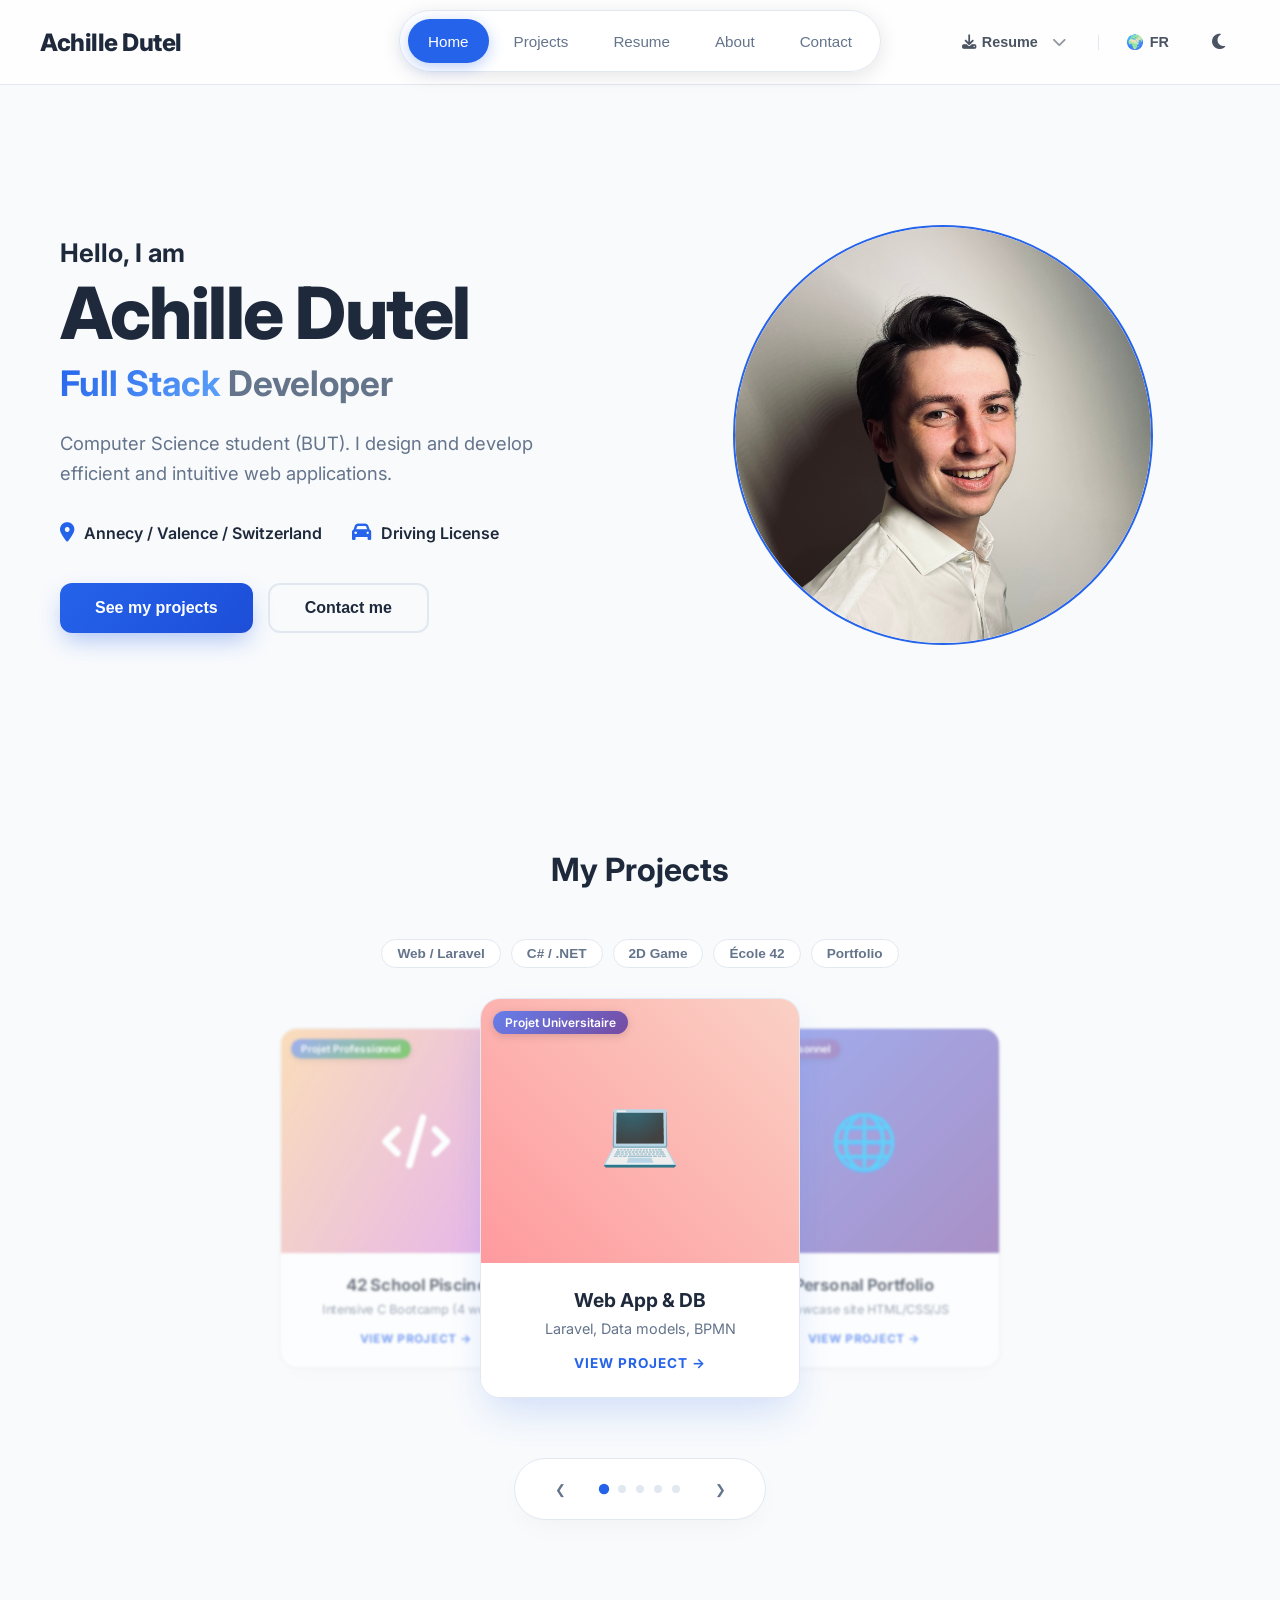
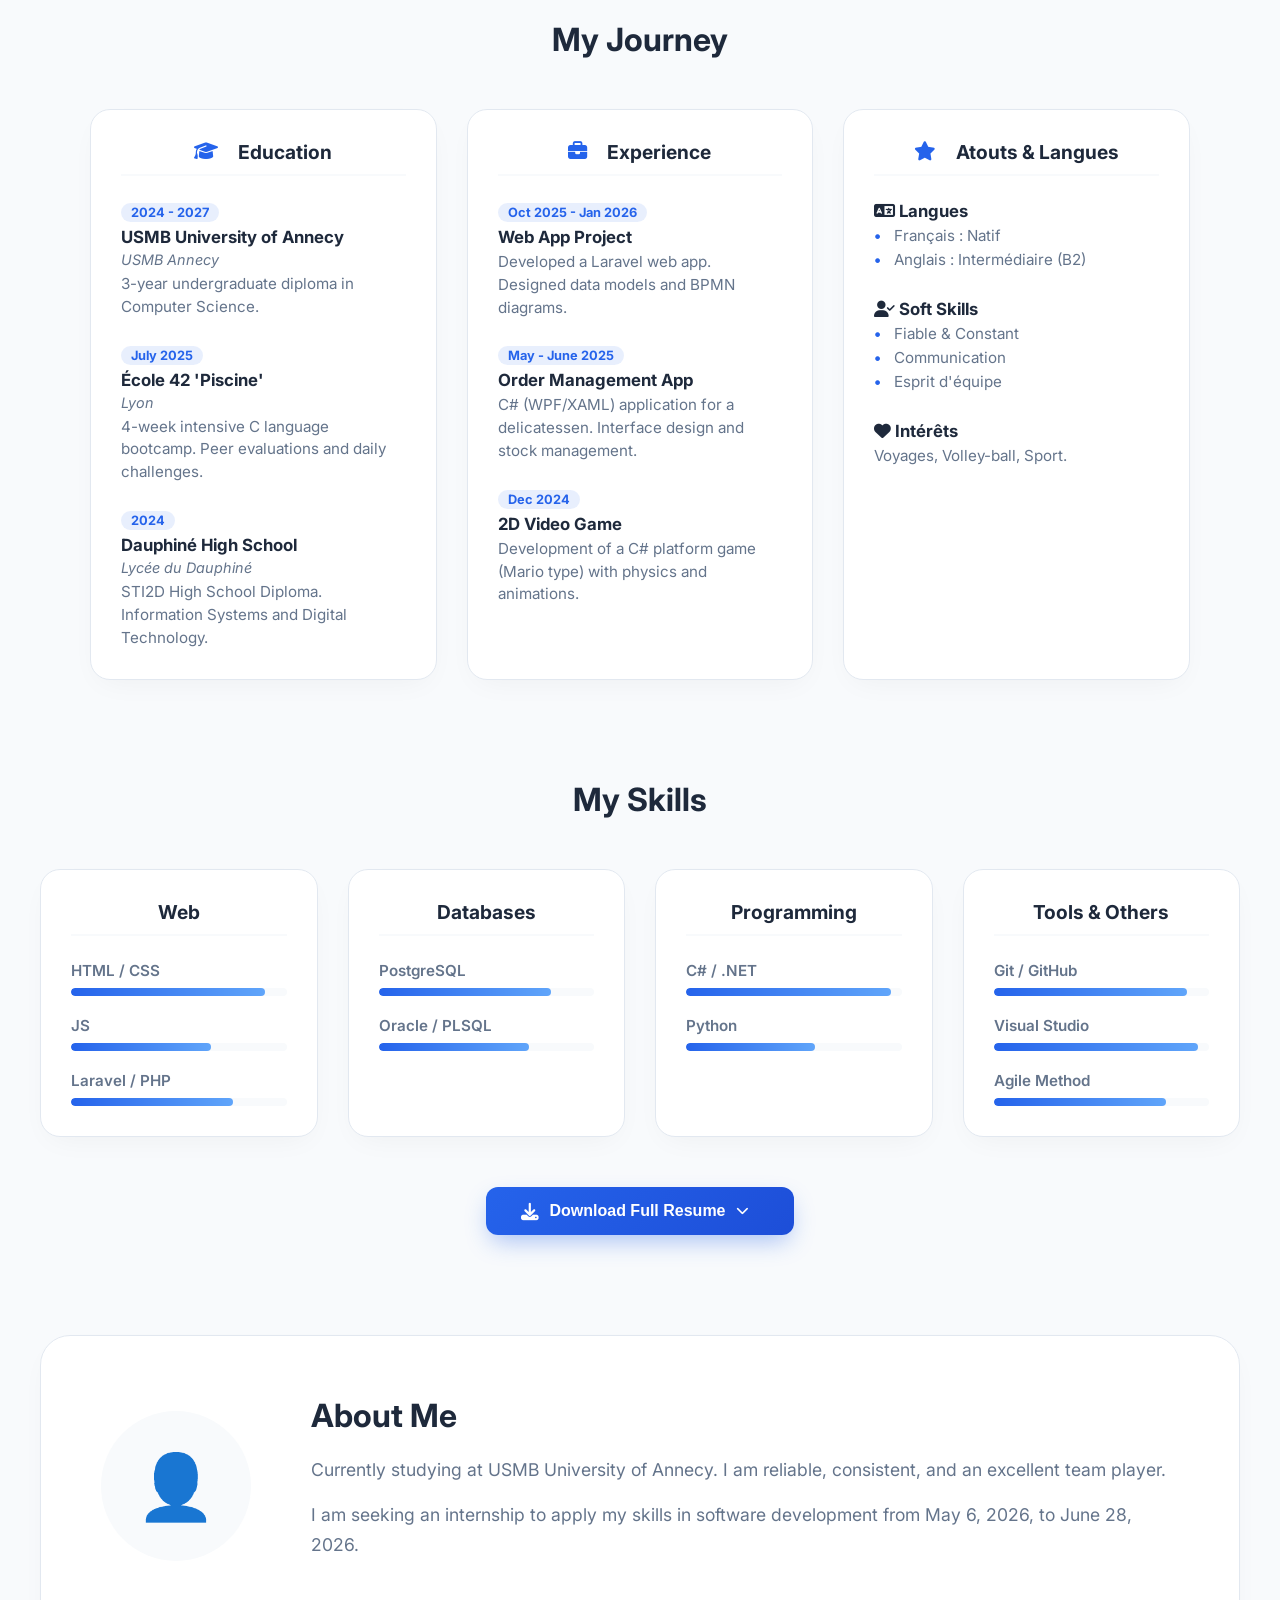
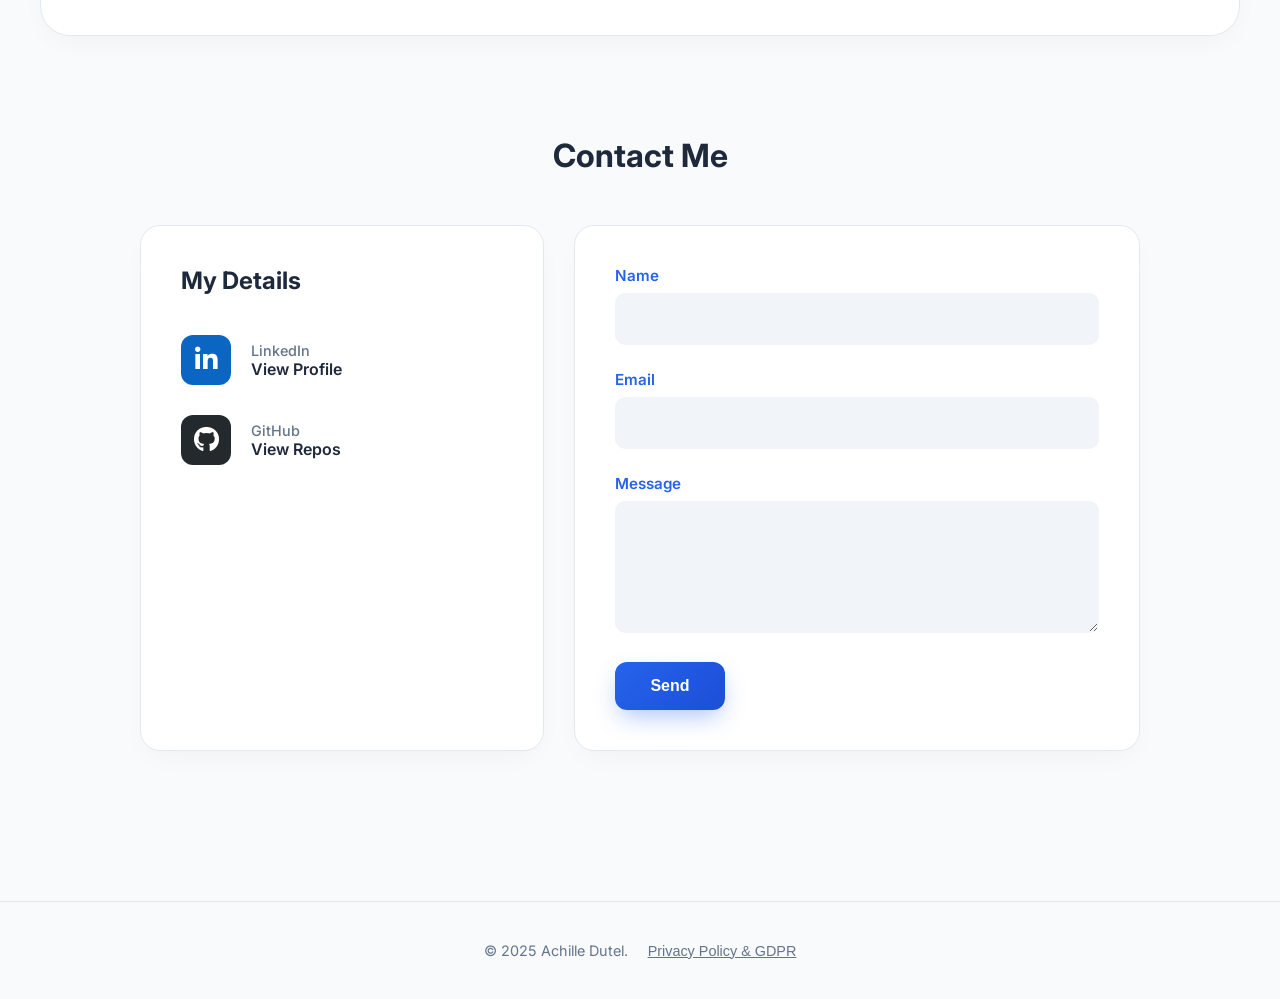
==== index.html @ 49665c8f "fix span badge for projects, download icon" ====
<!DOCTYPE html>
<html lang="fr">
<head>
    <meta charset="UTF-8">
    <meta name="viewport" content="width=device-width, initial-scale=1.0">
    <title>Achille Dutel - Portfolio</title>
    <meta name="description" content="Portfolio d'Achille Dutel, étudiant en informatique et développeur Full Stack (C#, Laravel, Web). Découvrez mes projets et mon parcours.">
    <meta name="keywords" content="Achille Dutel, Portfolio, Développeur Web, Full Stack, C#, Laravel, Étudiant Informatique, Annecy">
    <meta name="author" content="Achille Dutel">
    <meta property="og:title" content="Achille Dutel - Portfolio Développeur">
    <meta property="og:description" content="Découvrez mes projets en développement web et logiciel.">
    <meta property="og:image" content="Images/Me/Photo de moi.jpg"> <meta property="og:url" content="https://ton-pseudo.github.io"> <link rel="stylesheet" href="style.css">
    <link rel="stylesheet" href="style.css">
    <link rel="stylesheet" href="https://cdnjs.cloudflare.com/ajax/libs/font-awesome/6.5.1/css/all.min.css">
    <link href="https://fonts.googleapis.com/css2?family=Inter:wght@300;400;600;800&display=swap" rel="stylesheet">
</head>
<body>

    <header class="top-header">
        <div class="brand">
            <span class="brand-name">Achille Dutel</span>
        </div>
        <div class="header-tools">
            
        <div class="cv-wrapper">
        <button class="tool-btn" onclick="toggleCvMenu()" id="btn-cv-trigger">
        <span class="icon"><i class="fas fa-download"></i></span> 
        <span id="txt-cv">CV</span>
        <i class="fas fa-chevron-down arrow-down"></i>
        </button>
    
        <div class="cv-dropdown" id="cv-menu">
        <a href="CV_Achille_Dutel_FR.pdf" download="CV_Achille_Dutel_FR" class="cv-item">
            <span class="flag"><img src="Images/Flag/france.png" alt="fr_flag"></span> FR
        </a>
        
        <a href="CV_Achille_Dutel_ENG.pdf" download="CV_Achille_Dutel_ENG" class="cv-item">
            <span class="flag"><img src="Images/Flag/royaume-uni.png" alt="gb_flag"></span> EN
        </a>
        </div>
        </div>
        
            <div class="divider"></div>
            
            <button class="tool-btn" onclick="toggleLanguage()">
                <span class="icon">🌍</span> 
                <span id="txt-lang">FR</span>
            </button>

            <button class="tool-btn theme-btn" onclick="toggleTheme()" aria-label="Toggle Theme">
                <i class="fas fa-sun" id="theme-icon"></i>
            </button>
        </div>
    </header>

    <nav class="floating-nav">
        <button class="nav-item active" onclick="scrollToSection('accueil')" id="nav-home">Home</button>
        <button class="nav-item" onclick="scrollToSection('projets')" id="nav-projects">Projects</button>
        <button class="nav-item" onclick="scrollToSection('resume')" id="nav-resume">Resume</button>
        <button class="nav-item" onclick="scrollToSection('apropos')" id="nav-about">About</button>
        <button class="nav-item" onclick="scrollToSection('contact')" id="nav-contact">Contact</button>
    </nav>

    <main class="main-content">
        
        <section id="accueil" class="view active">
            <div class="hero-container hero-split">
                <div class="hero-text">
                    <span class="greeting" id="hero-greeting">Bonjour, je suis</span>
                    <h1 class="hero-name">Achille Dutel</h1>
                    <h2 class="hero-role" id="hero-role">Full Stack <span class="gradient-text">Developer</span></h2>
                    <p class="hero-desc" id="hero-desc">
                        Étudiant en Informatique (BUT). Je conçois et développe des applications web performantes et intuitives.
                    </p>
                    <div class="hero-meta">
                        <span class="meta-item"><i class="fas fa-map-marker-alt icon-box"></i> <span id="hero-location">Annecy / Valence / Suisse</span></span>
                        <span class="meta-item"><i class="fas fa-car icon-box"></i> <span id="hero-permit">Permis B</span></span>
                    </div>
                    <div class="hero-actions">
                        <button onclick="scrollToSection('projets')" class="primary-btn" id="btn-hero-projects">Voir mes projets</button>
                        <button onclick="scrollToSection('contact')" class="secondary-btn" id="btn-hero-contact">Me contacter</button>
                    </div>
                </div>
                <div class="hero-visual">
                    <div class="profile-circle">
                        <img src="Images/Me/Photo de moi.jpg" alt="Photo de profil">
                    </div>
                </div>
            </div>
        </section>

        <section id="projets" class="view">
            <div class="section-header"><h2 id="title-projects">Mes Projets</h2></div>
            <div class="carousel-controls">
                <div class="filter-tags">
                    <button class="tag-btn" onclick="findProject('web', this)">Web / Laravel</button>
                    <button class="tag-btn" onclick="findProject('c#', this)">C# / .NET</button>
                    <button class="tag-btn" onclick="findProject('jeu', this)">2D Game</button>
                    <button class="tag-btn" onclick="findProject('42', this)">École 42</button>
                    <button class="tag-btn" onclick="findProject('portfolio', this)">Portfolio</button>
                </div>
            </div>
            <div class="carousel-scene">
                <div class="carousel-wrapper">
                    <div class="carousel-card active" data-keywords="web laravel php site bdd sql">
                        <a href="in-progress.html" class="card-link">
                            <span class="project-badge-universitaire">Projet Universitaire</span>
                            <div class="card-visual icon-bg-1">💻</div>
                            <div class="card-body">
                                <h3 id="proj1-title">App Web & BDD</h3>
                                <p id="proj1-desc">Laravel, Modèles de données</p>
                                <span class="link-text" id="link-view-1">Voir le projet &rarr;</span>
                            </div>
                        </a>
                    </div>
                    <div class="carousel-card next" data-keywords="portfolio web html css javascript responsive">
                        <a href="portfolio.html" class="card-link">
                            <span class="project-badge-universitaire">Projet Personnel</span>
                            <div class="card-visual icon-bg-5">🌐</div>
                            <div class="card-body">
                                <h3 id="proj5-title">Portfolio Personnel</h3>
                                <p id="proj5-desc">Site vitrine responsive</p>
                                <span class="link-text" id="link-view-5">Voir le projet &rarr;</span>
                            </div>
                        </a>
                    </div>
                    <div class="carousel-card next" data-keywords="c# .net wpf xaml logiciel gestion">
                        <a href="projet-traiteur.html" class="card-link">
                            <span class="project-badge-universitaire">Projet Universitaire</span>
                            <div class="card-visual icon-bg-2">🍖</div>
                            <div class="card-body">
                                <h3 id="proj2-title">Gestion Commandes</h3>
                                <p id="proj2-desc">App C# (WPF/XAML)</p>
                                <span class="link-text" id="link-view-2">Voir le projet &rarr;</span>
                            </div>
                        </a>
                    </div>
                    <div class="carousel-card" data-keywords="jeu game unity c# 2d mario">
                        <a href="projet-jeu.html" class="card-link">
                            <span class="project-badge-universitaire">Projet Universitaire</span>
                            <div class="card-visual icon-bg-3">🎮</div>
                            <div class="card-body">
                                <h3 id="proj3-title">Jeu Vidéo 2D</h3>
                                <p id="proj3-desc">Style Mario Bros (C#)</p>
                                <span class="link-text" id="link-view-3">Voir le projet &rarr;</span>
                            </div>
                        </a>
                    </div>
                    <div class="carousel-card prev" data-keywords="c ecole 42 algo piscine shell unix">
                        <a href="projet-42.html" class="card-link">
                            <span class="project-badge-professionnel">Projet Professionnel</span>
                            <div class="card-visual icon-bg-4"><i class="fas fa-code"></i></div>
                            <div class="card-body">
                                <h3 id="proj4-title">Piscine École 42</h3>
                                <p id="proj4-desc">Bootcamp intensif C</p>
                                <span class="link-text" id="link-view-4">Voir le projet &rarr;</span>
                            </div>
                        </a>
                    </div>
                </div>
                <div class="carousel-navigation">
                    <button class="nav-arrow" onclick="moveCarousel(-1)">❮</button>
                    <div class="dots-container" id="dotsContainer">
                        <span class="dot active"></span><span class="dot"></span><span class="dot"></span><span class="dot"></span><span class="dot"></span>
                    </div>
                    <button class="nav-arrow" onclick="moveCarousel(1)">❯</button>
                </div>
            </div>
        </section>

        <section id="resume" class="view">
    <div class="section-header">
        <h2 id="title-resume">Mon Parcours</h2>
    </div>

    <div class="resume-wrapper">
        
        <div class="resume-card">
            <h3 class="resume-category"><i class="fas fa-graduation-cap"></i> <span id="cat-edu">Formation</span></h3>
            <div class="resume-list">
                <div class="resume-item">
                    <span class="resume-date" id="date-usmb">2024 - 2027</span>
                    <h4 id="title-usmb">BUT Informatique</h4>
                    <p class="resume-place">USMB Annecy</p>
                    <p class="resume-desc" id="desc-usmb">Diplôme Universitaire de Technologie.</p>
                </div>
                <div class="resume-item">
                    <span class="resume-date" id="date-42">Juillet 2025</span>
                    <h4 id="title-42">École 42 "Piscine"</h4>
                    <p class="resume-place">Lyon</p>
                    <p class="resume-desc" id="desc-42">Bootcamp intensif C (4 semaines).</p>
                </div>
                <div class="resume-item">
                    <span class="resume-date">2024</span>
                    <h4 id="title-hs">Baccalauréat STI2D</h4>
                    <p class="resume-place">Lycée du Dauphiné</p>
                    <p class="resume-desc" id="desc-hs">Option SIN, Mention.</p>
                </div>
            </div>
        </div>

        <div class="resume-card">
            <h3 class="resume-category"><i class="fas fa-briefcase"></i> <span id="cat-exp">Expériences</span></h3>
            <div class="resume-list">
                <div class="resume-item">
                    <span class="resume-date" id="date-exp1">Oct 2025 - Jan 2026</span>
                    <h4 id="title-exp1">Projet Web & BDD</h4>
                    <p class="resume-desc" id="desc-exp1">App Laravel, Modélisation, Scrum.</p>
                </div>
                <div class="resume-item">
                    <span class="resume-date" id="date-exp2">Mai - Juin 2025</span>
                    <h4 id="title-exp2">App Gestion Traiteur</h4>
                    <p class="resume-desc" id="desc-exp2">C# (WPF), Stocks & Commandes.</p>
                </div>
                <div class="resume-item">
                    <span class="resume-date" id="date-exp3">Déc 2024</span>
                    <h4 id="title-exp3">Jeu Vidéo 2D</h4>
                    <p class="resume-desc" id="desc-exp3">C#, Physique, Animations.</p>
                </div>
            </div>
        </div>

        <div class="resume-card">
            <h3 class="resume-category"><i class="fas fa-star"></i> <span id="cat-misc">Atouts & Langues</span></h3>
            <div class="resume-list">
                <div class="resume-item">
                    <h4><i class="fas fa-language"></i> <span id="lbl-lang">Langues</span></h4>
                    <ul class="resume-bullet-list">
                        <li id="lang-fr">Français : Natif</li>
                        <li id="lang-en">Anglais : Intermédiaire (B2)</li>
                    </ul>
                </div>
                <div class="resume-item">
                    <h4><i class="fas fa-user-check"></i> Soft Skills</h4>
                    <ul class="resume-bullet-list">
                        <li id="soft-1">Fiable & Constant</li>
                        <li id="soft-2">Communication</li>
                        <li id="soft-3">Esprit d'équipe</li>
                    </ul>
                </div>
                <div class="resume-item">
                    <h4><i class="fas fa-heart"></i> <span id="lbl-hobby">Intérêts</span></h4>
                    <p class="resume-desc" id="desc-hobby">Voyages, Volley-ball, Sport.</p>
                </div>
            </div>
        </div>
    </div>
    
</section>

        <section id="competences" class="view">
            <div class="section-header"><h2 id="title-skills">Mes Compétences</h2></div>
            <div class="skills-wrapper">
                <div class="skill-card">
                    <h3 class="skill-category" id="cat-web">Web</h3>
                    <div class="skill-list">
                        <div class="skill-item"><span class="skill-name">HTML / CSS</span><div class="progress-track"><div class="progress-fill" style="width: 90%;"></div></div></div>
                        <div class="skill-item"><span class="skill-name">JS</span><div class="progress-track"><div class="progress-fill" style="width: 65%;"></div></div></div>
                        <div class="skill-item"><span class="skill-name">Laravel / PHP</span><div class="progress-track"><div class="progress-fill" style="width: 75%;"></div></div></div>
                    </div>
                </div>
                <div class="skill-card">
                    <h3 class="skill-category" id="cat-db">Base de données</h3>
                    <div class="skill-list">
                        <div class="skill-item"><span class="skill-name">PostgreSQL</span><div class="progress-track"><div class="progress-fill" style="width: 80%;"></div></div></div>
                        <div class="skill-item"><span class="skill-name">Oracle / PLSQL</span><div class="progress-track"><div class="progress-fill" style="width: 70%;"></div></div></div>
                    </div>
                </div>
                <div class="skill-card">
                    <h3 class="skill-category" id="cat-prog">Programmation</h3>
                    <div class="skill-list">
                        <div class="skill-item"><span class="skill-name">C# / .NET</span><div class="progress-track"><div class="progress-fill" style="width: 95%;"></div></div></div>
                        <div class="skill-item"><span class="skill-name">Python</span><div class="progress-track"><div class="progress-fill" style="width: 60%;"></div></div></div>
                    </div>
                </div>
                <div class="skill-card">
                    <h3 class="skill-category" id="cat-tools">Outils</h3>
                    <div class="skill-list">
                        <div class="skill-item"><span class="skill-name">Git / GitHub</span><div class="progress-track"><div class="progress-fill" style="width: 90%;"></div></div></div>
                        <div class="skill-item"><span class="skill-name">Visual Studio</span><div class="progress-track"><div class="progress-fill" style="width: 95%;"></div></div></div>
                        <div class="skill-item"><span class="skill-name" id="skill-agile">Méthode Agile</span><div class="progress-track"><div class="progress-fill" style="width: 80%;"></div></div></div>
                    </div>
                </div>
            </div>
            <div class="cv-download-container">
                <div class="cv-wrapper-bottom">
                    <button class="primary-btn" onclick="toggleCvMenuBottom()" id="btn-cv-bottom">
                        <i class="fas fa-download"></i> 
                        <span id="btn-dl-text">Download Full Resume</span> 
                        <i class="fas fa-chevron-down" style="margin-left: 10px; font-size: 0.8em;"></i>
                    </button>

                    <div class="cv-dropdown" id="cv-menu-bottom">
                        <a href="CV_Achille_DUTEL_FR.pdf" download class="cv-item">
                            <span class="flag"><img src="Images/Flag/france.png" alt="fr_flag"></span> Français
                        </a>
                        <a href="CV_Achille_DUTEL_ENG.pdf" download class="cv-item">
                            <span class="flag"><img src="Images/Flag/royaume-uni.png" alt="gb_flag"></span> English
                        </a>
                    </div>
                </div>
            </div>
        </section>

        <section id="apropos" class="view">
            <div class="about-card">
                <div class="about-left">
                    <div class="avatar-circle"><span>👤</span></div>
                </div>
                <div class="about-right">
                    <h2 id="title-about">À propos de moi</h2>
                    <p id="about-p1">Actuellement étudiant à l'Université USMB d'Annecy. Je suis fiable, constant et doté d'un excellent esprit d'équipe.</p>
                    <p id="about-p2">Je recherche un stage du 6 mai au 28 juin 2026 pour appliquer mes compétences en développement logiciel et innover.</p>
                </div>
            </div>
        </section>

        <section id="contact" class="view">
            <div class="section-header"><h2 id="title-contact">Contactez-moi</h2></div>
            <div class="contact-split-container">
                <div class="contact-card info-card">
                    <h3 id="contact-coords">Mes Réseaux</h3>
                    <div class="info-row">
                        <div class="info-icon brand-linkedin"><i class="fab fa-linkedin-in"></i></div>
                        <div class="info-text"><span class="label">LinkedIn</span><a href="https://www.linkedin.com/in/achille-dutel-a74753334/" target="_blank" class="value" id="link-linkedin">Voir mon profil</a></div>
                    </div>
                    <div class="info-row">
                        <div class="info-icon brand-github"><i class="fab fa-github"></i></div>
                        <div class="info-text"><span class="label">GitHub</span><a href="https://github.com/fakkito" target="_blank" class="value" id="link-github">Voir mes repos</a></div>
                    </div>
                </div>
                <div class="contact-card form-card">
                    <form id="contact-form" action="https://formspree.io/f/mqajjvbz" method="POST" onsubmit="handleSubmit(event)">
    
                        <div class="form-group-block">
                            <label for="name" id="lbl-name">Nom</label>
                            <input type="text" id="name" name="name" required>
                        </div>
                    
                        <div class="form-group-block">
                            <label for="email" id="lbl-email">Email</label>
                            <input type="email" id="email" name="email" required>
                        </div>
                    
                        <div class="form-group-block">
                            <label for="message" id="lbl-message">Message</label>
                            <textarea id="message" name="message" rows="5" required></textarea>
                        </div>
                    
                        <input type="text" name="_gotcha" style="display:none">
                    
                        <button type="submit" class="primary-btn" id="btn-send">Envoyer</button>
                    </form>
                </div>
            </div>
        </section>
    </main>

    <footer class="site-footer">
        <div class="footer-content">
            <p>&copy; 2025 Achille Dutel.</p>
            <button onclick="openRgpdModal()" class="legal-btn" id="btn-rgpd">Données Personnelles & RGPD</button>
        </div>
    </footer>

    <div id="rgpd-modal" class="modal-overlay" onclick="closeRgpdModal(event)">
        <div class="modal-card">
            <button class="close-btn" onclick="closeRgpdModal(event)">×</button>
            <h3 id="modal-title">Politique de Confidentialité</h3>
            <div class="modal-scroll-content" id="modal-content"></div>
        </div>
    </div>

    <script src="main.js"></script>
</body>
</html>
---- style.css ----
/* --- 1. VARIABLES & THEME --- */
:root {
    /* COULEUR D'ACCENT : BLEU ROYAL (Sobre & Pro) */
    --primary-color: #2563eb; 
    --primary-hover: #1d4ed8;

    /* THEME CLAIR (Par défaut) */
    --bg-color: #f8fafc;        /* Gris très clair (Slate 50) */
    --card-bg: #ffffff;         /* Blanc */
    --text-main: #1e293b;       /* Gris foncé (Slate 800) */
    --text-muted: #64748b;      /* Gris moyen */
    --border-light: #e2e8f0;
    --header-bg: rgba(255, 255, 255, 0.8);
    
    --shadow-soft: 0 10px 30px -10px rgba(0,0,0,0.05);
    --shadow-float: 0 20px 40px -10px rgba(37, 99, 235, 0.2); /* Ombre bleue */
    
    --input-bg: #f1f5f9;
    --font-main: 'Inter', sans-serif;
}

/* THEME SOMBRE (Activé par JS) */
[data-theme="dark"] {
    --bg-color: #0f172a;        /* Bleu nuit très foncé */
    --card-bg: #1e293b;         /* Gris bleuté foncé */
    --text-main: #f1f5f9;       /* Blanc cassé */
    --text-muted: #94a3b8;      /* Gris clair */
    --border-light: #334155;
    --header-bg: rgba(15, 23, 42, 0.85);
    
    --shadow-soft: 0 10px 30px -10px rgba(0,0,0,0.3);
    --shadow-float: 0 20px 40px -10px rgba(37, 99, 235, 0.4);
    
    --input-bg: #0f172a;
}

/* --- RESET & BASE --- */
* { margin: 0; padding: 0; box-sizing: border-box; transition: background-color 0.3s ease, color 0.3s ease, border-color 0.3s ease; }

body {
    font-family: var(--font-main);
    background-color: var(--bg-color);
    color: var(--text-main);
    min-height: 100vh;
    overflow-x: hidden;
    display: flex; flex-direction: column;
}

button, a { 
    cursor: pointer; 
    text-decoration: none; 
    color: inherit; 
    border: none; 
    background: none; 
    -webkit-tap-highlight-color: rgba(37, 99, 235, 0.2); /* Feedback visuel au touch */
}
html { scroll-behavior: smooth; }

/* --- HEADER --- */
.top-header {
    display: flex; justify-content: space-between; align-items: center;
    padding: 20px 40px; position: fixed; top: 0; left: 0; right: 0; z-index: 50;
    background: var(--header-bg); backdrop-filter: blur(10px);
    border-bottom: 1px solid var(--border-light);
    flex-wrap: nowrap; /* Empêche le header de passer à la ligne */
}
.brand-name { 
    font-weight: 800; 
    font-size: 1.5rem; 
    letter-spacing: -0.5px;
    flex-shrink: 1; /* Permet au nom de se réduire si nécessaire */
    min-width: 0; /* Permet le truncate si nécessaire */
}
.header-tools { 
    display: flex; 
    align-items: center; 
    gap: 15px;
    flex-wrap: nowrap; /* Force les éléments à rester sur une ligne */
    flex-shrink: 0; /* Empêche la réduction */
}

.tool-link, .tool-btn {
    font-size: 0.9rem; font-weight: 600; color: var(--text-main); opacity: 0.8;
    transition: 0.3s; display: flex; align-items: center; gap: 6px;
    padding: 8px 12px; border-radius: 8px;
    min-height: 44px; /* Touch target minimum pour mobile */
    min-width: 44px;
    justify-content: center;
}
.tool-link:hover, .tool-btn:hover { opacity: 1; color: var(--primary-color); background-color: rgba(37, 99, 235, 0.1); }
.theme-btn { font-size: 1.1rem; }
.divider { width: 1px; height: 15px; background: var(--border-light); }

/* --- NAV --- */
.floating-nav {
    position: fixed; top: 10px; left: 50%; transform: translateX(-50%);
    background: var(--header-bg); backdrop-filter: blur(10px);
    padding: 8px; border-radius: 50px; box-shadow: 0 4px 20px rgba(0,0,0,0.1);
    display: flex; gap: 5px; z-index: 100; border: 1px solid var(--border-light);
    justify-content: center; /* Centre les éléments de navigation */
}
.nav-item {
    padding: 10px 20px; border-radius: 25px; font-weight: 500;
    font-size: 0.95rem; color: var(--text-muted); transition: 0.3s;
    min-height: 44px; /* Touch target minimum pour mobile */
    display: flex;
    align-items: center;
    justify-content: center;
}
.nav-item:hover { color: var(--primary-color); background: rgba(37, 99, 235, 0.1); }
.nav-item.active { background: var(--primary-color); color: white; box-shadow: 0 4px 15px rgba(37, 99, 235, 0.3); }

/* --- CONTENT --- */
.main-content {
    flex: 1; width: 100%; max-width: 1200px; margin: 0 auto;
    padding-top: 120px; display: flex; flex-direction: column;
    gap: 100px; padding-bottom: 100px;
}
.view {
    display: block !important; opacity: 1; transform: none;
    scroll-margin-top: 120px; animation: fadeIn 0.8s ease-out forwards;
}
@keyframes fadeIn { from { opacity: 0; transform: translateY(20px); } to { opacity: 1; transform: translateY(0); } }

/* --- HERO --- */
.hero-container.hero-split {
    display: flex; align-items: center; justify-content: space-between;
    gap: 50px; padding: 40px 20px; min-height: 70vh;
}
.hero-text { flex: 1; max-width: 600px; text-align: left; }
.greeting { display: block; font-size: 1.6rem; font-weight: 700; color: var(--text-main); margin-bottom: 5px; }
.hero-name { font-size: 4.5rem; font-weight: 800; line-height: 1.1; margin-bottom: 10px; color: var(--text-main); letter-spacing: -1.5px; }
.hero-role { font-size: 2.2rem; font-weight: 700; color: var(--text-muted); margin-bottom: 25px; }
.gradient-text { 
    background: linear-gradient(135deg, var(--primary-color) 0%, #60a5fa 100%);
    -webkit-background-clip: text; background-clip: text; color: transparent;
}
.hero-desc { font-size: 1.15rem; color: var(--text-muted); line-height: 1.6; margin-bottom: 35px; max-width: 90%; }
.hero-meta { display: flex; gap: 30px; margin-bottom: 40px; }
.meta-item { display: flex; align-items: center; gap: 10px; color: var(--text-main); font-weight: 600; font-size: 1rem; }
.icon-box { display: flex; align-items: center; justify-content: center; color: var(--primary-color); font-size: 1.2rem; }
.hero-actions { display: flex; gap: 15px; }

.primary-btn {
    background: linear-gradient(135deg, var(--primary-color) 0%, #1d4ed8 100%); color: white;
    padding: 15px 35px; border-radius: 12px; font-weight: 600; font-size: 1rem;
    box-shadow: 0 10px 25px -5px rgba(37, 99, 235, 0.4); transition: transform 0.3s ease, box-shadow 0.3s ease;
    min-height: 48px; /* Touch target minimum pour mobile */
    display: flex;
    align-items: center;
    justify-content: center;
}
.primary-btn:hover { transform: translateY(-3px); box-shadow: 0 15px 35px -5px rgba(37, 99, 235, 0.5); }

.primary-btn i { margin-right: 10px; font-size: 1.1rem; }

.secondary-btn {
    background: transparent; border: 2px solid var(--border-light); color: var(--text-main);
    padding: 14px 35px; border-radius: 12px; font-weight: 600; font-size: 1rem; transition: all 0.3s ease;
    min-height: 48px; /* Touch target minimum pour mobile */
    display: flex;
    align-items: center;
    justify-content: center;
}
.secondary-btn:hover { border-color: var(--primary-color); color: var(--primary-color); background: rgba(37, 99, 235, 0.05); }

.hero-visual { flex: 1; display: flex; justify-content: center; position: relative; }
.profile-circle {
    width: 420px; height: 420px; border-radius: 50%; border: 2px solid var(--primary-color);
    background: transparent; position: relative; overflow: hidden;
    box-shadow: inset 0 0 60px rgba(37, 99, 235, 0.1);
}
.profile-circle img { width: 100%; height: 100%; object-fit: cover; border-radius: 50%; display: block; }

/* --- CAROUSEL --- */
.section-header { text-align: center; margin-bottom: 50px; }
.section-header h2 { font-size: 2rem; font-weight: 700; color: var(--text-main); }
.carousel-scene { perspective: 1000px; display: flex; flex-direction: column; align-items: center; gap: 40px; }
.carousel-wrapper {
    position: relative; width: 100%; height: 420px; transform-style: preserve-3d;
    cursor: grab; user-select: none; -webkit-user-drag: none;
    touch-action: pan-y pinch-zoom; /* Améliore le touch sur mobile */
    -webkit-tap-highlight-color: transparent; /* Enlève le highlight bleu sur mobile */
}
.carousel-wrapper:active { cursor: grabbing; }
.carousel-card {
    position: absolute; width: 320px; height: 400px; left: 50%; background: var(--card-bg);
    border-radius: 20px; box-shadow: var(--shadow-soft); transition: all 0.5s cubic-bezier(0.25, 1, 0.5, 1);
    transform: translateX(-50%) scale(0.8); opacity: 0; z-index: 0; overflow: hidden;
    user-select: none; -webkit-user-drag: none; border: 1px solid var(--border-light);
}
.carousel-card.active { transform: translateX(-50%) scale(1); opacity: 1; z-index: 10; box-shadow: var(--shadow-float); }
.carousel-card.prev { transform: translateX(-120%) scale(0.85); opacity: 0.5; z-index: 5; cursor: pointer; filter: blur(1px); }
.carousel-card.next { transform: translateX(20%) scale(0.85); opacity: 0.5; z-index: 5; cursor: pointer; filter: blur(1px); }
.card-link { display: flex; flex-direction: column; height: 100%; }
.card-visual { 
    flex: 1; 
    display: flex; 
    align-items: center; 
    justify-content: center; 
    font-size: 4rem; 
    color: white; /* Icône blanche pour bien ressortir sur la couleur */
}
/* IMPORTANT : On ne change PAS le background en mode sombre pour ces éléments */
[data-theme="dark"] .card-visual { 
    /* On laisse vide ou on met une bordure subtile si tu veux */
    border-bottom: 1px solid rgba(255, 255, 255, 0.1);
}
/* Les dégradés originaux */
.icon-bg-1 { background: linear-gradient(45deg, #ff9a9e 0%, #fad0c4 99%); } /* Rose */
.icon-bg-2 { background: linear-gradient(120deg, #a1c4fd 0%, #c2e9fb 100%); } /* Bleu Ciel */
.icon-bg-3 { background: linear-gradient(120deg, #84fab0 0%, #8fd3f4 100%); } /* Vert Menthe */
.icon-bg-4 { background: linear-gradient(120deg, #fccb90 0%, #d57eeb 100%); } /* Orange/Violet */
.icon-bg-5 { background: linear-gradient(135deg, #667eea 0%, #764ba2 100%); } /* Bleu/Violet */
.card-body { padding: 25px; background: var(--card-bg); text-align: center; }
.card-body h3 { margin-bottom: 8px; font-size: 1.2rem; color: var(--text-main); }
.card-body p { font-size: 0.9rem; color: var(--text-muted); margin-bottom: 15px; }
.link-text { font-size: 0.85rem; font-weight: 700; color: var(--primary-color); text-transform: uppercase; letter-spacing: 1px; }
.carousel-navigation { display: flex; align-items: center; gap: 20px; padding: 10px 25px; background: var(--card-bg); border-radius: 40px; box-shadow: var(--shadow-soft); border: 1px solid var(--border-light); }
.nav-arrow { display: flex; align-items: center; justify-content: center; width: 40px; height: 40px; border-radius: 50%; color: var(--text-muted); transition: 0.3s; }
.nav-arrow:hover { background: var(--bg-color); color: var(--primary-color); }
.dots-container { display: flex; gap: 10px; }
.dot { width: 8px; height: 8px; background: var(--border-light); border-radius: 50%; transition: 0.3s; }
.dot.active { background: var(--primary-color); transform: scale(1.3); }

/* --- SKILLS --- */
.skills-wrapper { display: grid; grid-template-columns: repeat(auto-fit, minmax(250px, 1fr)); gap: 30px; width: 100%; }
.skill-card {
    background: var(--card-bg); border-radius: 20px; padding: 30px;
    box-shadow: var(--shadow-soft); border: 1px solid var(--border-light); transition: transform 0.3s ease;
}
.skill-card:hover { transform: translateY(-5px); box-shadow: var(--shadow-float); }
.skill-category {
    font-size: 1.2rem; font-weight: 700; color: var(--text-main); margin-bottom: 25px;
    text-align: center; padding-bottom: 10px; border-bottom: 2px solid var(--bg-color);
}
.skill-list { display: flex; flex-direction: column; gap: 20px; }
.skill-item { display: flex; flex-direction: column; gap: 8px; }
.skill-name { font-size: 0.95rem; font-weight: 600; color: var(--text-muted); }
.progress-track { width: 100%; height: 8px; background-color: var(--bg-color); border-radius: 10px; overflow: hidden; }
.progress-fill {
    height: 100%; background: linear-gradient(90deg, var(--primary-color) 0%, #60a5fa 100%);
    border-radius: 10px; transition: width 1s cubic-bezier(0.4, 0, 0.2, 1);
}

/* --- ABOUT --- */
.about-card {
    background: var(--card-bg); border-radius: 30px; padding: 60px; display: flex; align-items: center;
    gap: 60px; box-shadow: var(--shadow-soft); border: 1px solid var(--border-light); margin: 0 auto; width: 100%;
}
.about-left { flex-shrink: 0; }
.avatar-circle { width: 150px; height: 150px; background: var(--bg-color); border-radius: 50%; display: flex; align-items: center; justify-content: center; font-size: 4rem; color: var(--text-main); }
.about-right { flex-grow: 1; }
.about-right h2 { font-size: 2rem; margin-bottom: 20px; color: var(--text-main); }
.about-right p { font-size: 1.1rem; line-height: 1.7; color: var(--text-muted); margin-bottom: 15px; }

/* --- CONTACT --- */
.contact-split-container { display: flex; gap: 30px; max-width: 1000px; margin: 0 auto; width: 100%; align-items: stretch; }
.contact-card { background: var(--card-bg); border-radius: 20px; padding: 40px; box-shadow: var(--shadow-soft); border: 1px solid var(--border-light); }
.info-card { flex: 1; display: flex; flex-direction: column; gap: 30px; }
.info-card h3 { font-size: 1.5rem; margin-bottom: 10px; color: var(--text-main); }
.info-row { display: flex; align-items: center; gap: 20px; }
.info-icon {
    width: 50px; height: 50px; border-radius: 12px; display: flex; align-items: center; justify-content: center;
    font-size: 1.6rem; flex-shrink: 0; color: white;
}
.info-icon.brand-gmail { background-color: #ea4335; }
.info-icon.brand-linkedin { background-color: #0a66c2; }
.info-icon.brand-github { background-color: #24292e; }
.info-text { display: flex; flex-direction: column; }
.info-text .label { font-size: 0.9rem; color: var(--text-muted); font-weight: 500; }
.info-text .value { font-size: 1rem; color: var(--text-main); font-weight: 600; text-decoration: none; transition: 0.3s; }
.info-text .value:hover { color: var(--primary-color); }
.form-card { flex: 1.5; }
.form-group-block { margin-bottom: 25px; }
.form-group-block label { display: block; margin-bottom: 8px; color: var(--primary-color); font-weight: 600; font-size: 0.95rem; }
.form-group-block input, .form-group-block textarea {
    width: 100%; padding: 15px; border-radius: 10px; border: 1px solid transparent;
    background-color: var(--input-bg); color: var(--text-main); font-size: 1rem; font-family: inherit;
    transition: all 0.3s ease; resize: vertical;
}
.form-group-block input:focus, .form-group-block textarea:focus {
    outline: none; background-color: var(--card-bg); border-color: var(--primary-color);
    box-shadow: 0 0 0 4px rgba(37, 99, 235, 0.1);
}

/* --- FOOTER --- */
.site-footer { text-align: center; padding: 40px 20px; color: var(--text-muted); font-size: 0.9rem; margin-top: 50px; border-top: 1px solid var(--border-light); }
.footer-content { display: flex; justify-content: center; gap: 20px; flex-wrap: wrap; }
.legal-btn { background: none; border: none; color: var(--text-muted); text-decoration: underline; cursor: pointer; font-size: 0.9rem; transition: 0.3s; }
.legal-btn:hover { color: var(--primary-color); }

/* --- MODAL --- */
.modal-overlay {
    position: fixed; top: 0; left: 0; right: 0; bottom: 0; background: rgba(0, 0, 0, 0.6); backdrop-filter: blur(5px);
    z-index: 2000; display: flex; justify-content: center; align-items: center; padding: 20px;
    opacity: 0; visibility: hidden; transition: all 0.3s ease;
}
.modal-overlay.open { opacity: 1; visibility: visible; }
.modal-card {
    background: var(--card-bg); width: 100%; max-width: 600px; border-radius: 20px; padding: 40px;
    box-shadow: 0 25px 50px -12px rgba(0, 0, 0, 0.5); position: relative; transform: translateY(20px); transition: transform 0.3s ease;
    border: 1px solid var(--border-light);
}
.modal-overlay.open .modal-card { transform: translateY(0); }
.close-btn { position: absolute; top: 15px; right: 20px; font-size: 2rem; color: var(--text-muted); background: none; border: none; cursor: pointer; }
.modal-scroll-content { max-height: 60vh; overflow-y: auto; padding-right: 10px; }
.modal-scroll-content h4 { color: var(--primary-color); margin-top: 20px; margin-bottom: 10px; font-size: 1rem; }
.modal-scroll-content p { color: var(--text-muted); font-size: 0.95rem; line-height: 1.6; margin-bottom: 10px; }

/* --- MENU CV --- */
.cv-wrapper {
    position: relative;
    display: flex;
    align-items: center;
    /* On fixe une largeur min pour que le bouton soit assez large pour le texte du menu */
    min-width: 140px; 
}

/* Le bouton prend toute la largeur du wrapper */
#btn-cv-trigger {
    width: 100%;
    justify-content: center; /* Centre le texte et l'icône */
}

.arrow-down {
    margin-left: 8px;
    transition: transform 0.3s ease;
    opacity: 0.6;
    width: 12px;
}

.cv-wrapper.open .arrow-down {
    transform: rotate(180deg);
}

.cv-dropdown {
    position: absolute;
    top: 120%;
    right: 0; /* ou left: 0; selon préférence */
    background: var(--card-bg);
    
    /* LE CHANGEMENT EST ICI : Largeur identique au parent */
    width: 100%; 
    min-width: unset; /* On enlève l'ancienne largeur fixe */
    
    padding: 5px;
    border-radius: 15px;
    box-shadow: var(--shadow-soft);
    border: 1px solid var(--border-light);
    
    opacity: 0;
    visibility: hidden;
    transform: translateY(-10px);
    transition: all 0.2s cubic-bezier(0.16, 1, 0.3, 1);
    z-index: 1000;
    box-sizing: border-box; /* Important pour que le padding ne dépasse pas */
    min-width: 140px; /* Largeur minimale pour éviter que le menu soit trop petit */
}

.cv-dropdown.active {
    opacity: 1;
    visibility: visible;
    transform: translateY(0);
}

.cv-item {
    display: flex;
    align-items: center;
    justify-content: center; /* Centre le texte dans le menu */
    gap: 10px;
    padding: 12px 0;
    color: var(--text-main);
    font-size: 0.9rem;
    font-weight: 500;
    border-radius: 10px;
    text-decoration: none;
    transition: 0.2s;
    width: 100%;
    min-height: 44px; /* Touch target minimum pour mobile */
}

.cv-item:hover {
    background-color: var(--bg-color);
    color: var(--primary-color);
}

.flag {
    font-size: 1.2em;
}

/* --- RESPONSIVE --- */

/* Tablettes et petits écrans */
@media (max-width: 900px) {
    .hero-container.hero-split { flex-direction: column-reverse; text-align: center; gap: 40px; padding-top: 20px; }
    .hero-text { max-width: 100%; text-align: center; }
    .hero-desc { margin-left: auto; margin-right: auto; }
    .hero-meta { justify-content: center; }
    .hero-actions { justify-content: center; }
    .profile-circle { width: 300px; height: 300px; }
    .hero-name { font-size: 3rem; }
    .about-card { flex-direction: column; text-align: center; padding: 40px; gap: 30px; }
    .contact-split-container { flex-direction: column; }
    .info-card, .form-card { width: 100%; }
    .resume-wrapper { grid-template-columns: 1fr; }
}

/* Téléphones moyens */
@media (max-width: 600px) {
    .top-header { 
        flex-direction: row; 
        justify-content: space-between;
        padding: 15px 20px; 
        align-items: center;
        flex-wrap: nowrap; /* Empêche le header de passer à la ligne */
    }
    .brand-name { font-size: 1.2rem; }
    .header-tools { 
        gap: 6px; 
        flex-wrap: nowrap; /* Force les éléments à rester sur une ligne */
        flex-shrink: 0; /* Empêche la réduction */
        display: flex;
        align-items: center;
    }
    .tool-btn { 
        padding: 6px 8px; 
        font-size: 0.85rem;
        flex-shrink: 0; /* Empêche la réduction des boutons */
        white-space: nowrap; /* Empêche le texte de passer à la ligne */
    }
    .tool-btn span:not(.icon):not(.flag):not(.arrow-down) { 
        display: none; /* Cache le texte, garde seulement les icônes */
    }
    #txt-cv, #txt-lang { display: none; }
    .tool-btn .icon { margin: 0; } /* Centre l'icône quand le texte est caché */
    .divider { display: none; }
    .cv-wrapper { 
        min-width: auto;
        flex-shrink: 0; /* Empêche la réduction */
    }
    #btn-cv-trigger { 
        padding: 8px 10px;
        flex-shrink: 0;
    }
    
    .floating-nav { 
        width: calc(100% - 20px); 
        max-width: 600px; /* Limite la largeur max pour garder un aspect centré */
        flex-wrap: nowrap;
        justify-content: center; /* Centre les éléments dans la barre */
        top: 70px; 
        padding: 6px;
        transform: translateX(-50%);
        overflow-x: auto;
        overflow-y: hidden;
        -webkit-overflow-scrolling: touch;
        scrollbar-width: none; /* Firefox */
        -ms-overflow-style: none; /* IE/Edge */
    }
    .floating-nav::-webkit-scrollbar { display: none; }
    .nav-item { 
        padding: 8px 12px; 
        font-size: 0.8rem; 
        white-space: nowrap;
        flex-shrink: 0;
    }
    
    .main-content { 
        padding-top: 140px; 
        gap: 50px; 
        padding-left: 15px;
        padding-right: 15px;
    }
    
    .hero-container.hero-split { 
        min-height: auto; 
        padding: 20px 0;
        gap: 30px;
    }
    .greeting { font-size: 1.2rem; }
    .hero-name { font-size: 2.2rem; line-height: 1.2; }
    .hero-role { font-size: 1.6rem; }
    .hero-desc { font-size: 1rem; max-width: 100%; margin-bottom: 25px; }
    .profile-circle { width: 220px; height: 220px; }
    .hero-meta { 
        flex-direction: column; 
        gap: 15px; 
        margin-bottom: 30px;
        align-items: center;
    }
    .meta-item { font-size: 0.9rem; }
    .hero-actions { 
        flex-direction: column; 
        width: 100%;
        gap: 12px;
    }
    .primary-btn, .secondary-btn { 
        width: 100%; 
        padding: 14px 25px;
        font-size: 0.95rem;
    }
    
    .section-header { margin-bottom: 30px; }
    .section-header h2 { font-size: 1.6rem; }
    
    .carousel-scene { gap: 25px; }
    .carousel-wrapper { height: 360px; }
    .carousel-card { 
        width: 280px; 
        height: 340px; 
    }
    .carousel-navigation { 
        padding: 8px 15px;
        gap: 15px;
    }
    .nav-arrow { 
        width: 35px; 
        height: 35px; 
        font-size: 1rem;
    }
    .dots-container { gap: 8px; }
    .dot { width: 6px; height: 6px; }
    
    .skills-wrapper { 
        grid-template-columns: 1fr; 
        gap: 20px;
    }
    .skill-card { padding: 25px 20px; }
    .skill-category { font-size: 1.1rem; }
    
    .about-card { 
        padding: 30px 20px; 
        gap: 25px; 
    }
    .avatar-circle { 
        width: 100px; 
        height: 100px; 
        font-size: 2.5rem; 
    }
    .about-right h2 { font-size: 1.6rem; }
    .about-right p { font-size: 1rem; }
    
    .contact-card { padding: 25px 20px; }
    .info-card h3 { font-size: 1.3rem; }
    .info-row { gap: 15px; }
    .info-icon { 
        width: 45px; 
        height: 45px; 
        font-size: 1.4rem; 
    }
    .form-group-block { margin-bottom: 20px; }
    .form-group-block input, 
    .form-group-block textarea { 
        padding: 12px; 
        font-size: 0.95rem;
    }
    
    .resume-card { padding: 25px 20px; }
    .resume-category { font-size: 1.1rem; }
    .resume-item h4 { font-size: 1rem; }
    .resume-date { font-size: 0.75rem; padding: 2px 8px; }
    .resume-desc { font-size: 0.9rem; }
    
    .cv-download-container { margin-top: 40px; }
    #btn-cv-bottom { 
        width: 100%;
        padding: 14px 20px;
        font-size: 0.95rem;
    }
    
    .footer-content { 
        flex-direction: column; 
        gap: 10px; 
    }
    .site-footer { padding: 30px 15px; }
}

/* Téléphones petits (iPhone SE, etc.) */
@media (max-width: 480px) {
    .top-header { 
        padding: 12px 15px;
        flex-wrap: nowrap;
    }
    .brand-name { 
        font-size: 1.1rem;
        flex-shrink: 1; /* Permet au nom de se réduire si nécessaire */
        min-width: 0; /* Permet le truncate si nécessaire */
    }
    .header-tools {
        gap: 4px; /* Réduit encore plus l'espace sur très petit écran */
        flex-shrink: 0;
    }
    .tool-btn { 
        padding: 6px 8px;
        flex-shrink: 0;
    }
    .theme-btn { font-size: 1rem; }
    .cv-wrapper {
        flex-shrink: 0;
    }
    
    .floating-nav { 
        top: 65px;
        padding: 5px;
        width: calc(100% - 10px);
        max-width: 100%; /* Sur très petit écran, on prend toute la largeur disponible */
        justify-content: center; /* Centre les éléments */
    }
    
    .main-content { 
        padding-top: 130px;
    }
    .nav-item { 
        padding: 7px 10px; 
        font-size: 0.75rem; 
    }
    
    .main-content { 
        padding-top: 150px; 
        gap: 40px;
        padding-left: 10px;
        padding-right: 10px;
    }
    
    .greeting { font-size: 1.1rem; }
    .hero-name { font-size: 1.9rem; }
    .hero-role { font-size: 1.4rem; }
    .hero-desc { font-size: 0.95rem; }
    .profile-circle { width: 180px; height: 180px; }
    .meta-item { font-size: 0.85rem; }
    
    .section-header h2 { font-size: 1.4rem; }
    
    .carousel-wrapper { height: 320px; }
    .carousel-card { 
        width: 250px; 
        height: 300px; 
    }
    .card-body { padding: 20px; }
    .card-body h3 { font-size: 1.1rem; }
    .card-body p { font-size: 0.85rem; }
    .card-visual { font-size: 3rem; }
    
    .skill-card { padding: 20px 15px; }
    .skill-category { font-size: 1rem; margin-bottom: 20px; }
    .skill-name { font-size: 0.9rem; }
    
    .about-card { padding: 25px 15px; }
    .avatar-circle { 
        width: 90px; 
        height: 90px; 
        font-size: 2rem; 
    }
    .about-right h2 { font-size: 1.4rem; }
    .about-right p { font-size: 0.95rem; }
    
    .contact-card { padding: 20px 15px; }
    .info-card h3 { font-size: 1.2rem; }
    .info-icon { 
        width: 40px; 
        height: 40px; 
        font-size: 1.2rem; 
    }
    .info-text .label { font-size: 0.85rem; }
    .info-text .value { font-size: 0.9rem; }
    
    .resume-card { padding: 20px 15px; }
    .resume-category { font-size: 1rem; }
    .resume-list { gap: 20px; }
    .resume-item h4 { font-size: 0.95rem; }
    .resume-desc { font-size: 0.85rem; }
    .resume-bullet-list li { font-size: 0.9rem; }
    
    .cv-dropdown { 
        padding: 4px; 
        border-radius: 12px;
        min-width: 120px; /* Largeur minimale même sur très petit écran */
    }
    .cv-item { 
        padding: 10px 0; 
        font-size: 0.85rem; 
        min-height: 40px; /* Touch target même sur petit écran */
    }
    
    .modal-card { 
        padding: 25px 20px; 
        margin: 10px;
    }
    .modal-scroll-content { max-height: 70vh; }
}

/* --- PAGES PROJETS DÉTAILLÉS --- */

.project-container {
    max-width: 1000px;
    margin: 0 auto;
    padding: 40px 20px;
}

/* En-tête du projet */
.project-hero {
    text-align: center;
    margin-bottom: 50px;
}
.project-tag {
    background: rgba(37, 99, 235, 0.1);
    color: var(--primary-color);
    padding: 5px 15px;
    border-radius: 20px;
    font-weight: 600;
    font-size: 0.9rem;
    text-transform: uppercase;
    letter-spacing: 1px;
    display: inline-block;
    margin: 0 5px 5px 0; /* Espacement entre les tags */
}
.project-title {
    font-size: 3rem;
    margin: 20px 0;
    color: var(--text-main);
}
.project-date {
    color: var(--text-muted);
    font-size: 1.1rem;
}

/* Contenu divisé */
.project-content-split {
    display: flex;
    gap: 50px;
    align-items: flex-start;
}

.project-main { flex: 2; }
.project-sidebar { flex: 1; }

.content-block { margin-bottom: 40px; }
.content-block h2 { font-size: 1.8rem; margin-bottom: 15px; color: var(--text-main); }
.content-block p { font-size: 1.05rem; line-height: 1.7; color: var(--text-muted); margin-bottom: 15px; }
.content-block ul { list-style: none; padding-left: 0; }
.content-block li {
    position: relative;
    padding-left: 25px;
    margin-bottom: 10px;
    color: var(--text-muted);
}
.content-block li::before {
    content: '•';
    color: var(--primary-color);
    font-size: 1.5rem;
    position: absolute;
    left: 0;
    top: -5px;
}

/* Carte "Info Techniques" */
.tech-card {
    background: var(--card-bg);
    padding: 30px;
    border-radius: 20px;
    border: 1px solid var(--border-light);
    box-shadow: var(--shadow-soft);
}
.tech-card h3 { margin-bottom: 20px; color: var(--text-main); }
.tech-list { display: flex; flex-wrap: wrap; gap: 10px; }
.tech-badge {
    background: var(--bg-color);
    color: var(--text-main);
    padding: 8px 15px;
    border-radius: 8px;
    font-size: 0.9rem;
    font-weight: 500;
    border: 1px solid var(--border-light);
}

/* Responsive */
@media (max-width: 800px) {
    .project-content-split { 
        flex-direction: column; 
        gap: 30px;
    }
    .project-title { font-size: 2rem; }
    .project-container {
        width: 100%;
        padding: 30px 20px;
    }
    .project-hero {
        margin-bottom: 40px;
    }
    .tech-card {
        padding: 25px 20px;
    }
}

/* Téléphones moyens */
@media (max-width: 600px) {
    .main-content {
        padding-top: 100px; /* Ajustement pour le header sur mobile */
    }
    .project-container {
        padding: 20px 15px;
    }
    .project-hero {
        margin-bottom: 30px;
    }
    .project-tag {
        font-size: 0.8rem;
        padding: 4px 12px;
        display: inline-block;
        margin: 5px;
    }
    .project-title {
        font-size: 1.6rem;
        margin: 15px 0;
        line-height: 1.3;
    }
    .project-date {
        font-size: 1rem;
    }
    .project-content-split {
        gap: 25px;
    }
    .content-block {
        margin-bottom: 30px;
    }
    .content-block h2 {
        font-size: 1.5rem;
        margin-bottom: 12px;
    }
    .content-block p {
        font-size: 1rem;
        line-height: 1.6;
    }
    .content-block li {
        font-size: 0.95rem;
        padding-left: 20px;
        margin-bottom: 8px;
    }
    .tech-card {
        padding: 20px 15px;
    }
    .tech-card h3 {
        font-size: 1.2rem;
        margin-bottom: 15px;
    }
    .tech-badge {
        font-size: 0.85rem;
        padding: 6px 12px;
    }
    .github-project-btn {
        padding: 12px;
        font-size: 0.9rem;
    }
}

/* Téléphones petits */
@media (max-width: 480px) {
    .main-content {
        padding-top: 90px; /* Ajustement pour le header sur très petit écran */
    }
    .project-container {
        padding: 15px 10px;
    }
    .project-hero {
        margin-bottom: 25px;
    }
    .project-tag {
        font-size: 0.75rem;
        padding: 3px 10px;
        margin: 3px;
    }
    .project-title {
        font-size: 1.4rem;
        margin: 12px 0;
    }
    .project-date {
        font-size: 0.9rem;
    }
    .content-block h2 {
        font-size: 1.3rem;
    }
    .content-block p {
        font-size: 0.95rem;
    }
    .content-block li {
        font-size: 0.9rem;
        padding-left: 18px;
    }
    .tech-card {
        padding: 18px 12px;
    }
    .tech-card h3 {
        font-size: 1.1rem;
    }
    .tech-badge {
        font-size: 0.8rem;
        padding: 5px 10px;
    }
}

/* --- GALERIE PROJET (Images multiples) --- */

.project-gallery {
    margin-bottom: 50px;
}

/* L'image principale en grand */
.gallery-main {
    width: 100%;
    max-width: 100%;
    height: 450px; /* Hauteur confortable */
    border-radius: 20px;
    overflow: hidden;
    box-shadow: var(--shadow-float);
    border: 1px solid var(--border-light);
    background-color: var(--bg-color);
    margin-bottom: 15px;
    position: relative;
}

.gallery-main img {
    width: 100%;
    height: 100%;
    object-fit: cover; /* Remplit le cadre sans déformer */
    object-position: center;
    transition: opacity 0.3s ease;
}

/* La ligne des miniatures */
.gallery-thumbs {
    display: flex;
    gap: 15px;
    overflow-x: auto; /* Permet de scroller si beaucoup d'images */
    padding-bottom: 5px;
}

.thumb {
    width: 100px;
    height: 70px;
    border-radius: 10px;
    cursor: pointer;
    opacity: 0.6;
    transition: 0.3s;
    border: 2px solid transparent;
    flex-shrink: 0; /* Empêche les miniatures de s'écraser */
}

.thumb img {
    width: 100%;
    height: 100%;
    object-fit: cover;
    border-radius: 8px;
}

/* Effet au survol et sélection */
.thumb:hover, .thumb.active {
    opacity: 1;
    border-color: var(--primary-color);
    transform: translateY(-3px);
}

/* --- RESPONSIVE MOBILE (Correction Galerie & Header) --- */
@media (max-width: 768px) {
    
    /* 1. HEADER : On cache le texte pour gagner de la place */
    .header-tools .tool-btn span:not(.icon), 
    .header-tools .tool-btn span[id^="txt-"] {
        display: none; /* Cache "Back", "FR", etc. */
    }
    .header-tools { gap: 10px; } /* Rapproche les boutons */
    .brand-name { font-size: 1.2rem; }

    /* 2. GALERIE : Ratio intelligent */
    .gallery-main {
        /* Au lieu d'une hauteur fixe, on utilise un ratio */
        height: auto; 
        aspect-ratio: 16 / 9; /* Format écran standard (Youtube/PC) */
        width: 100%;
    }

    .gallery-main img {
        width: 100%;
        height: 100%;
        /* 'cover' remplit tout le cadre (peut couper un peu les bords) */
        /* 'contain' affiche tout l'écran (peut laisser des bandes noires) */
        object-fit: cover; 
        object-position: top center; /* On se cale en haut de l'image */
    }

    /* 3. TEXTES : Plus lisibles */
    .project-title { font-size: 1.8rem; line-height: 1.2; }
    .project-tag { font-size: 0.75rem; }
    
    /* 4. MINIATURES : Plus petites */
    .thumb { width: 60px; height: 40px; }
}

@media (max-width: 600px) {
    .project-gallery {
        margin-bottom: 30px;
    }
    .gallery-main { 
        height: 250px;
        border-radius: 12px;
        margin-bottom: 12px;
    }
    .gallery-thumbs {
        gap: 8px;
        padding-bottom: 3px;
    }
    .thumb { 
        width: 70px; 
        height: 50px;
        border-radius: 8px;
    }
    .thumb img {
        border-radius: 6px;
    }
}

@media (max-width: 480px) {
    .project-gallery {
        margin-bottom: 25px;
    }
    .gallery-main { 
        height: 200px;
        border-radius: 10px;
    }
    .gallery-thumbs {
        gap: 6px;
    }
    .thumb { 
        width: 60px; 
        height: 45px;
    }
}

/* --- BOUTON GITHUB PROJET --- */

/* Utilitaire pour l'espacement entre les cartes */
.mt-30 {
    margin-top: 30px;
}

.github-project-btn {
    display: flex;
    align-items: center;
    justify-content: center;
    gap: 10px;
    width: 100%;
    padding: 14px;
    background-color: #24292e; /* Noir officiel GitHub */
    color: white;
    border-radius: 12px;
    font-weight: 600;
    text-decoration: none;
    transition: transform 0.3s ease, box-shadow 0.3s ease;
    box-shadow: 0 4px 10px rgba(0,0,0,0.1);
}

.github-project-btn:hover {
    transform: translateY(-3px);
    box-shadow: 0 8px 20px rgba(0,0,0,0.2);
    color: white; /* Garde le texte blanc */
}

.github-project-btn i {
    font-size: 1.2rem;
}

/* --- SECTION PARCOURS --- */

.resume-wrapper {
    display: grid;
    grid-template-columns: repeat(auto-fit, minmax(300px, 1fr));
    gap: 30px;
    width: 100%;
    max-width: 1100px; /* Largeur max pour que les cartes ne soient pas trop étirées */
    margin: 0 auto;
}

.resume-card {
    background: var(--card-bg);
    border-radius: 20px;
    padding: 30px;
    box-shadow: var(--shadow-soft);
    border: 1px solid var(--border-light);
    transition: transform 0.3s ease;
    height: 100%;
}

.resume-card:hover {
    transform: translateY(-5px);
    box-shadow: var(--shadow-float);
}

.resume-category {
    font-size: 1.2rem;
    font-weight: 700;
    color: var(--text-main);
    margin-bottom: 25px;
    text-align: center;
    padding-bottom: 10px;
    border-bottom: 2px solid var(--bg-color);
    display: flex; 
    align-items: center; 
    justify-content: center; 
    gap: 10px;
}

.resume-category i { color: var(--primary-color); margin-right: 10px; }

.resume-list {
    display: flex;
    flex-direction: column;
    gap: 25px;
}

.resume-item h4 {
    font-size: 1.05rem;
    color: var(--text-main);
    margin-bottom: 4px;
    font-weight: 700;
}

.resume-date {
    display: inline-block;
    background: rgba(37, 99, 235, 0.1); /* Bleu transparent */
    color: var(--primary-color);
    font-size: 0.8rem;
    font-weight: 700;
    padding: 2px 10px;
    border-radius: 12px;
    margin-bottom: 5px;
}

.resume-place {
    font-size: 0.9rem;
    color: var(--text-muted);
    font-style: italic;
    margin-bottom: 5px;
}

.resume-desc {
    font-size: 0.95rem;
    color: var(--text-muted);
    line-height: 1.5;
}

.resume-bullet-list {
    list-style: none;
    padding: 0;
    margin-top: 5px;
}

.resume-bullet-list li {
    position: relative;
    padding-left: 20px;
    margin-bottom: 5px;
    color: var(--text-muted);
    font-size: 0.95rem;
}

.resume-bullet-list li::before {
    content: '•';
    color: var(--primary-color);
    font-weight: bold;
    position: absolute;
    left: 0;
}

@media (max-width: 900px) {
    .resume-wrapper {
        grid-template-columns: 1fr; /* Une colonne sur mobile */
    }
}

/* --- BOUTON DOWNLOAD BAS DE PAGE --- */

.cv-download-container {
    text-align: center;
    margin-top: 50px;
    position: relative;
    z-index: 10; /* Pour passer au-dessus du reste */
}

.cv-wrapper-bottom {
    position: relative;
    display: inline-block; /* Important pour que le menu se cale sur le bouton */
}

/* Ajustement spécifique pour le menu du bas */
#cv-menu-bottom {
    width: 100%; /* Même largeur que le bouton */
    left: 0;
    top: 110%; /* Juste en dessous */
    text-align: left; /* Remet le texte à gauche dans le menu */
}

/* Flèche du bouton bas */
#btn-cv-bottom .fa-chevron-down {
    transition: transform 0.3s ease;
}

/* Rotation quand ouvert */
.cv-wrapper-bottom.open .fa-chevron-down {
    transform: rotate(180deg);
}

/* --- PAGE EN CONSTRUCTION --- */

.wip-container {
    display: flex;
    flex-direction: column;
    align-items: center;
    justify-content: center;
    text-align: center;
    min-height: 60vh; /* Prend de la hauteur pour centrer */
    padding: 20px;
    max-width: 600px;
    margin: 0 auto;
}

.wip-icon {
    font-size: 5rem;
    color: var(--primary-color);
    margin-bottom: 30px;
    background: rgba(37, 99, 235, 0.1);
    width: 120px;
    height: 120px;
    display: flex;
    align-items: center;
    justify-content: center;
    border-radius: 50%;
}

.wip-title {
    font-size: 2rem;
    color: var(--text-main);
    margin-bottom: 20px;
}

.wip-text {
    font-size: 1.1rem;
    color: var(--text-muted);
    line-height: 1.6;
    margin-bottom: 40px;
}

/* --- BANNIÈRES DE PROJET (Sans image) --- */

/* 1. La structure de base (taille, arrondi, centrage) */
.project-banner-styled {
    width: 100%;
    height: 350px;
    border-radius: 20px;
    margin-bottom: 40px;
    display: flex;
    align-items: center;
    justify-content: center;
    color: white;
    font-size: 6rem;
    box-shadow: var(--shadow-float);
    position: relative;
    overflow: hidden;
}

/* 2. Le dégradé spécifique pour l'École 42 */
.gradient-42 {
    background: linear-gradient(135deg, #fccb90 0%, #d57eeb 100%);
}

/* (Optionnel) Si tu veux d'autres couleurs pour d'autres projets plus tard */
.gradient-blue { background: linear-gradient(135deg, #60a5fa 0%, #2563eb 100%); }
.gradient-green { background: linear-gradient(135deg, #4ade80 0%, #16a34a 100%); }

/* --- CONTROLS CARROUSEL --- */
.carousel-controls {
    display: flex;
    flex-direction: column;
    align-items: center;
    gap: 15px;
    margin-bottom: 30px;
    position: relative;
    z-index: 20; /* Pour être cliquable */
}

.search-box {
    position: relative;
    width: 100%;
    max-width: 350px;
}

.search-box input {
    width: 100%;
    padding: 10px 20px 10px 40px;
    border-radius: 30px;
    border: 1px solid var(--border-light);
    background: var(--card-bg);
    color: var(--text-main);
    font-size: 1rem;
    box-shadow: var(--shadow-soft);
    transition: 0.3s;
}

.search-box input:focus {
    outline: none;
    border-color: var(--primary-color);
    box-shadow: 0 0 0 4px rgba(37, 99, 235, 0.1);
}

.search-box i {
    position: absolute;
    left: 15px;
    top: 50%;
    transform: translateY(-50%);
    color: var(--text-muted);
}

.filter-tags {
    display: flex;
    gap: 10px;
    flex-wrap: wrap;
    justify-content: center;
}

.tag-btn {
    padding: 6px 15px;
    border-radius: 20px;
    border: 1px solid var(--border-light);
    background: var(--card-bg);
    color: var(--text-muted);
    font-size: 0.85rem;
    font-weight: 600;
    cursor: pointer;
    transition: 0.3s;
}

.tag-btn:hover {
    background: var(--primary-color);
    color: white;
    border-color: var(--primary-color);
}

.tag-btn.active {
    background: var(--primary-color);
    color: white;
    border-color: var(--primary-color);
    box-shadow: 0 4px 15px rgba(37, 99, 235, 0.3); /* Petite ombre brillante */
    transform: scale(1.05); /* Léger agrandissement */
}

/* --- MODE GRILLE (Activé lors de la recherche) --- */

/* 1. On transforme le conteneur 3D en Flexbox standard */
.carousel-wrapper.is-grid {
    display: flex;
    flex-wrap: wrap;
    justify-content: center;
    gap: 30px;
    height: auto !important; /* La hauteur s'adapte au contenu */
    transform: none !important; /* On annule la perspective */
    padding-bottom: 50px;
}

/* 2. On réinitialise les cartes pour qu'elles soient plates */
.carousel-wrapper.is-grid .carousel-card {
    position: relative; /* On enlève le positionnement absolu */
    left: auto;
    top: auto;
    transform: none !important; /* Plus de rotation/scale */
    opacity: 1 !important;      /* Toujours visible */
    filter: none !important;    /* Plus de flou */
    z-index: 1 !important;
    pointer-events: auto !important;
    margin: 0;
    
    /* Par défaut, on cache tout en mode grille. Le JS affichera les bons. */
    display: none; 
}

/* 3. Classe pour afficher les cartes trouvées */
.carousel-wrapper.is-grid .carousel-card.visible {
    display: block;
    animation: fadeInUp 0.5s ease forwards;
}

/* 4. On cache les flèches de navigation en mode recherche */
.carousel-navigation.hidden {
    display: none;
}

@keyframes fadeInUp {
    from { opacity: 0; transform: translateY(20px); }
    to { opacity: 1; transform: translateY(0); }
}

.project-badge-universitaire {
    position: absolute;
    top: 12px;
    left: 12px;
    background: linear-gradient(135deg, #667eea 0%, #764ba2 100%);
    color: white;
    padding: 4px 12px;
    border-radius: 12px;
    font-size: 0.75rem;
    font-weight: 600;
    z-index: 10;
    box-shadow: 0 2px 8px rgba(0, 0, 0, 0.15);
}

.project-badge-professionnel {
    position: absolute;
    top: 12px;
    left: 12px;
    background: linear-gradient(135deg, #667eea 0%, #37ac13 100%);
    color: white;
    padding: 4px 12px;
    border-radius: 12px;
    font-size: 0.75rem;
    font-weight: 600;
    z-index: 10;
    box-shadow: 0 2px 8px rgba(0, 0, 0, 0.15);
}

.carousel-card .card-link {
    position: relative;
}
---- style.css ----
/* --- 1. VARIABLES & THEME --- */
:root {
    /* COULEUR D'ACCENT : BLEU ROYAL (Sobre & Pro) */
    --primary-color: #2563eb; 
    --primary-hover: #1d4ed8;

    /* THEME CLAIR (Par défaut) */
    --bg-color: #f8fafc;        /* Gris très clair (Slate 50) */
    --card-bg: #ffffff;         /* Blanc */
    --text-main: #1e293b;       /* Gris foncé (Slate 800) */
    --text-muted: #64748b;      /* Gris moyen */
    --border-light: #e2e8f0;
    --header-bg: rgba(255, 255, 255, 0.8);
    
    --shadow-soft: 0 10px 30px -10px rgba(0,0,0,0.05);
    --shadow-float: 0 20px 40px -10px rgba(37, 99, 235, 0.2); /* Ombre bleue */
    
    --input-bg: #f1f5f9;
    --font-main: 'Inter', sans-serif;
}

/* THEME SOMBRE (Activé par JS) */
[data-theme="dark"] {
    --bg-color: #0f172a;        /* Bleu nuit très foncé */
    --card-bg: #1e293b;         /* Gris bleuté foncé */
    --text-main: #f1f5f9;       /* Blanc cassé */
    --text-muted: #94a3b8;      /* Gris clair */
    --border-light: #334155;
    --header-bg: rgba(15, 23, 42, 0.85);
    
    --shadow-soft: 0 10px 30px -10px rgba(0,0,0,0.3);
    --shadow-float: 0 20px 40px -10px rgba(37, 99, 235, 0.4);
    
    --input-bg: #0f172a;
}

/* --- RESET & BASE --- */
* { margin: 0; padding: 0; box-sizing: border-box; transition: background-color 0.3s ease, color 0.3s ease, border-color 0.3s ease; }

body {
    font-family: var(--font-main);
    background-color: var(--bg-color);
    color: var(--text-main);
    min-height: 100vh;
    overflow-x: hidden;
    display: flex; flex-direction: column;
}

button, a { 
    cursor: pointer; 
    text-decoration: none; 
    color: inherit; 
    border: none; 
    background: none; 
    -webkit-tap-highlight-color: rgba(37, 99, 235, 0.2); /* Feedback visuel au touch */
}
html { scroll-behavior: smooth; }

/* --- HEADER --- */
.top-header {
    display: flex; justify-content: space-between; align-items: center;
    padding: 20px 40px; position: fixed; top: 0; left: 0; right: 0; z-index: 50;
    background: var(--header-bg); backdrop-filter: blur(10px);
    border-bottom: 1px solid var(--border-light);
    flex-wrap: nowrap; /* Empêche le header de passer à la ligne */
}
.brand-name { 
    font-weight: 800; 
    font-size: 1.5rem; 
    letter-spacing: -0.5px;
    flex-shrink: 1; /* Permet au nom de se réduire si nécessaire */
    min-width: 0; /* Permet le truncate si nécessaire */
}
.header-tools { 
    display: flex; 
    align-items: center; 
    gap: 15px;
    flex-wrap: nowrap; /* Force les éléments à rester sur une ligne */
    flex-shrink: 0; /* Empêche la réduction */
}

.tool-link, .tool-btn {
    font-size: 0.9rem; font-weight: 600; color: var(--text-main); opacity: 0.8;
    transition: 0.3s; display: flex; align-items: center; gap: 6px;
    padding: 8px 12px; border-radius: 8px;
    min-height: 44px; /* Touch target minimum pour mobile */
    min-width: 44px;
    justify-content: center;
}
.tool-link:hover, .tool-btn:hover { opacity: 1; color: var(--primary-color); background-color: rgba(37, 99, 235, 0.1); }
.theme-btn { font-size: 1.1rem; }
.divider { width: 1px; height: 15px; background: var(--border-light); }

/* --- NAV --- */
.floating-nav {
    position: fixed; top: 10px; left: 50%; transform: translateX(-50%);
    background: var(--header-bg); backdrop-filter: blur(10px);
    padding: 8px; border-radius: 50px; box-shadow: 0 4px 20px rgba(0,0,0,0.1);
    display: flex; gap: 5px; z-index: 100; border: 1px solid var(--border-light);
    justify-content: center; /* Centre les éléments de navigation */
}
.nav-item {
    padding: 10px 20px; border-radius: 25px; font-weight: 500;
    font-size: 0.95rem; color: var(--text-muted); transition: 0.3s;
    min-height: 44px; /* Touch target minimum pour mobile */
    display: flex;
    align-items: center;
    justify-content: center;
}
.nav-item:hover { color: var(--primary-color); background: rgba(37, 99, 235, 0.1); }
.nav-item.active { background: var(--primary-color); color: white; box-shadow: 0 4px 15px rgba(37, 99, 235, 0.3); }

/* --- CONTENT --- */
.main-content {
    flex: 1; width: 100%; max-width: 1200px; margin: 0 auto;
    padding-top: 120px; display: flex; flex-direction: column;
    gap: 100px; padding-bottom: 100px;
}
.view {
    display: block !important; opacity: 1; transform: none;
    scroll-margin-top: 120px; animation: fadeIn 0.8s ease-out forwards;
}
@keyframes fadeIn { from { opacity: 0; transform: translateY(20px); } to { opacity: 1; transform: translateY(0); } }

/* --- HERO --- */
.hero-container.hero-split {
    display: flex; align-items: center; justify-content: space-between;
    gap: 50px; padding: 40px 20px; min-height: 70vh;
}
.hero-text { flex: 1; max-width: 600px; text-align: left; }
.greeting { display: block; font-size: 1.6rem; font-weight: 700; color: var(--text-main); margin-bottom: 5px; }
.hero-name { font-size: 4.5rem; font-weight: 800; line-height: 1.1; margin-bottom: 10px; color: var(--text-main); letter-spacing: -1.5px; }
.hero-role { font-size: 2.2rem; font-weight: 700; color: var(--text-muted); margin-bottom: 25px; }
.gradient-text { 
    background: linear-gradient(135deg, var(--primary-color) 0%, #60a5fa 100%);
    -webkit-background-clip: text; background-clip: text; color: transparent;
}
.hero-desc { font-size: 1.15rem; color: var(--text-muted); line-height: 1.6; margin-bottom: 35px; max-width: 90%; }
.hero-meta { display: flex; gap: 30px; margin-bottom: 40px; }
.meta-item { display: flex; align-items: center; gap: 10px; color: var(--text-main); font-weight: 600; font-size: 1rem; }
.icon-box { display: flex; align-items: center; justify-content: center; color: var(--primary-color); font-size: 1.2rem; }
.hero-actions { display: flex; gap: 15px; }

.primary-btn {
    background: linear-gradient(135deg, var(--primary-color) 0%, #1d4ed8 100%); color: white;
    padding: 15px 35px; border-radius: 12px; font-weight: 600; font-size: 1rem;
    box-shadow: 0 10px 25px -5px rgba(37, 99, 235, 0.4); transition: transform 0.3s ease, box-shadow 0.3s ease;
    min-height: 48px; /* Touch target minimum pour mobile */
    display: flex;
    align-items: center;
    justify-content: center;
}
.primary-btn:hover { transform: translateY(-3px); box-shadow: 0 15px 35px -5px rgba(37, 99, 235, 0.5); }

.primary-btn i { margin-right: 10px; font-size: 1.1rem; }

.secondary-btn {
    background: transparent; border: 2px solid var(--border-light); color: var(--text-main);
    padding: 14px 35px; border-radius: 12px; font-weight: 600; font-size: 1rem; transition: all 0.3s ease;
    min-height: 48px; /* Touch target minimum pour mobile */
    display: flex;
    align-items: center;
    justify-content: center;
}
.secondary-btn:hover { border-color: var(--primary-color); color: var(--primary-color); background: rgba(37, 99, 235, 0.05); }

.hero-visual { flex: 1; display: flex; justify-content: center; position: relative; }
.profile-circle {
    width: 420px; height: 420px; border-radius: 50%; border: 2px solid var(--primary-color);
    background: transparent; position: relative; overflow: hidden;
    box-shadow: inset 0 0 60px rgba(37, 99, 235, 0.1);
}
.profile-circle img { width: 100%; height: 100%; object-fit: cover; border-radius: 50%; display: block; }

/* --- CAROUSEL --- */
.section-header { text-align: center; margin-bottom: 50px; }
.section-header h2 { font-size: 2rem; font-weight: 700; color: var(--text-main); }
.carousel-scene { perspective: 1000px; display: flex; flex-direction: column; align-items: center; gap: 40px; }
.carousel-wrapper {
    position: relative; width: 100%; height: 420px; transform-style: preserve-3d;
    cursor: grab; user-select: none; -webkit-user-drag: none;
    touch-action: pan-y pinch-zoom; /* Améliore le touch sur mobile */
    -webkit-tap-highlight-color: transparent; /* Enlève le highlight bleu sur mobile */
}
.carousel-wrapper:active { cursor: grabbing; }
.carousel-card {
    position: absolute; width: 320px; height: 400px; left: 50%; background: var(--card-bg);
    border-radius: 20px; box-shadow: var(--shadow-soft); transition: all 0.5s cubic-bezier(0.25, 1, 0.5, 1);
    transform: translateX(-50%) scale(0.8); opacity: 0; z-index: 0; overflow: hidden;
    user-select: none; -webkit-user-drag: none; border: 1px solid var(--border-light);
}
.carousel-card.active { transform: translateX(-50%) scale(1); opacity: 1; z-index: 10; box-shadow: var(--shadow-float); }
.carousel-card.prev { transform: translateX(-120%) scale(0.85); opacity: 0.5; z-index: 5; cursor: pointer; filter: blur(1px); }
.carousel-card.next { transform: translateX(20%) scale(0.85); opacity: 0.5; z-index: 5; cursor: pointer; filter: blur(1px); }
.card-link { display: flex; flex-direction: column; height: 100%; }
.card-visual { 
    flex: 1; 
    display: flex; 
    align-items: center; 
    justify-content: center; 
    font-size: 4rem; 
    color: white; /* Icône blanche pour bien ressortir sur la couleur */
}
/* IMPORTANT : On ne change PAS le background en mode sombre pour ces éléments */
[data-theme="dark"] .card-visual { 
    /* On laisse vide ou on met une bordure subtile si tu veux */
    border-bottom: 1px solid rgba(255, 255, 255, 0.1);
}
/* Les dégradés originaux */
.icon-bg-1 { background: linear-gradient(45deg, #ff9a9e 0%, #fad0c4 99%); } /* Rose */
.icon-bg-2 { background: linear-gradient(120deg, #a1c4fd 0%, #c2e9fb 100%); } /* Bleu Ciel */
.icon-bg-3 { background: linear-gradient(120deg, #84fab0 0%, #8fd3f4 100%); } /* Vert Menthe */
.icon-bg-4 { background: linear-gradient(120deg, #fccb90 0%, #d57eeb 100%); } /* Orange/Violet */
.icon-bg-5 { background: linear-gradient(135deg, #667eea 0%, #764ba2 100%); } /* Bleu/Violet */
.card-body { padding: 25px; background: var(--card-bg); text-align: center; }
.card-body h3 { margin-bottom: 8px; font-size: 1.2rem; color: var(--text-main); }
.card-body p { font-size: 0.9rem; color: var(--text-muted); margin-bottom: 15px; }
.link-text { font-size: 0.85rem; font-weight: 700; color: var(--primary-color); text-transform: uppercase; letter-spacing: 1px; }
.carousel-navigation { display: flex; align-items: center; gap: 20px; padding: 10px 25px; background: var(--card-bg); border-radius: 40px; box-shadow: var(--shadow-soft); border: 1px solid var(--border-light); }
.nav-arrow { display: flex; align-items: center; justify-content: center; width: 40px; height: 40px; border-radius: 50%; color: var(--text-muted); transition: 0.3s; }
.nav-arrow:hover { background: var(--bg-color); color: var(--primary-color); }
.dots-container { display: flex; gap: 10px; }
.dot { width: 8px; height: 8px; background: var(--border-light); border-radius: 50%; transition: 0.3s; }
.dot.active { background: var(--primary-color); transform: scale(1.3); }

/* --- SKILLS --- */
.skills-wrapper { display: grid; grid-template-columns: repeat(auto-fit, minmax(250px, 1fr)); gap: 30px; width: 100%; }
.skill-card {
    background: var(--card-bg); border-radius: 20px; padding: 30px;
    box-shadow: var(--shadow-soft); border: 1px solid var(--border-light); transition: transform 0.3s ease;
}
.skill-card:hover { transform: translateY(-5px); box-shadow: var(--shadow-float); }
.skill-category {
    font-size: 1.2rem; font-weight: 700; color: var(--text-main); margin-bottom: 25px;
    text-align: center; padding-bottom: 10px; border-bottom: 2px solid var(--bg-color);
}
.skill-list { display: flex; flex-direction: column; gap: 20px; }
.skill-item { display: flex; flex-direction: column; gap: 8px; }
.skill-name { font-size: 0.95rem; font-weight: 600; color: var(--text-muted); }
.progress-track { width: 100%; height: 8px; background-color: var(--bg-color); border-radius: 10px; overflow: hidden; }
.progress-fill {
    height: 100%; background: linear-gradient(90deg, var(--primary-color) 0%, #60a5fa 100%);
    border-radius: 10px; transition: width 1s cubic-bezier(0.4, 0, 0.2, 1);
}

/* --- ABOUT --- */
.about-card {
    background: var(--card-bg); border-radius: 30px; padding: 60px; display: flex; align-items: center;
    gap: 60px; box-shadow: var(--shadow-soft); border: 1px solid var(--border-light); margin: 0 auto; width: 100%;
}
.about-left { flex-shrink: 0; }
.avatar-circle { width: 150px; height: 150px; background: var(--bg-color); border-radius: 50%; display: flex; align-items: center; justify-content: center; font-size: 4rem; color: var(--text-main); }
.about-right { flex-grow: 1; }
.about-right h2 { font-size: 2rem; margin-bottom: 20px; color: var(--text-main); }
.about-right p { font-size: 1.1rem; line-height: 1.7; color: var(--text-muted); margin-bottom: 15px; }

/* --- CONTACT --- */
.contact-split-container { display: flex; gap: 30px; max-width: 1000px; margin: 0 auto; width: 100%; align-items: stretch; }
.contact-card { background: var(--card-bg); border-radius: 20px; padding: 40px; box-shadow: var(--shadow-soft); border: 1px solid var(--border-light); }
.info-card { flex: 1; display: flex; flex-direction: column; gap: 30px; }
.info-card h3 { font-size: 1.5rem; margin-bottom: 10px; color: var(--text-main); }
.info-row { display: flex; align-items: center; gap: 20px; }
.info-icon {
    width: 50px; height: 50px; border-radius: 12px; display: flex; align-items: center; justify-content: center;
    font-size: 1.6rem; flex-shrink: 0; color: white;
}
.info-icon.brand-gmail { background-color: #ea4335; }
.info-icon.brand-linkedin { background-color: #0a66c2; }
.info-icon.brand-github { background-color: #24292e; }
.info-text { display: flex; flex-direction: column; }
.info-text .label { font-size: 0.9rem; color: var(--text-muted); font-weight: 500; }
.info-text .value { font-size: 1rem; color: var(--text-main); font-weight: 600; text-decoration: none; transition: 0.3s; }
.info-text .value:hover { color: var(--primary-color); }
.form-card { flex: 1.5; }
.form-group-block { margin-bottom: 25px; }
.form-group-block label { display: block; margin-bottom: 8px; color: var(--primary-color); font-weight: 600; font-size: 0.95rem; }
.form-group-block input, .form-group-block textarea {
    width: 100%; padding: 15px; border-radius: 10px; border: 1px solid transparent;
    background-color: var(--input-bg); color: var(--text-main); font-size: 1rem; font-family: inherit;
    transition: all 0.3s ease; resize: vertical;
}
.form-group-block input:focus, .form-group-block textarea:focus {
    outline: none; background-color: var(--card-bg); border-color: var(--primary-color);
    box-shadow: 0 0 0 4px rgba(37, 99, 235, 0.1);
}

/* --- FOOTER --- */
.site-footer { text-align: center; padding: 40px 20px; color: var(--text-muted); font-size: 0.9rem; margin-top: 50px; border-top: 1px solid var(--border-light); }
.footer-content { display: flex; justify-content: center; gap: 20px; flex-wrap: wrap; }
.legal-btn { background: none; border: none; color: var(--text-muted); text-decoration: underline; cursor: pointer; font-size: 0.9rem; transition: 0.3s; }
.legal-btn:hover { color: var(--primary-color); }

/* --- MODAL --- */
.modal-overlay {
    position: fixed; top: 0; left: 0; right: 0; bottom: 0; background: rgba(0, 0, 0, 0.6); backdrop-filter: blur(5px);
    z-index: 2000; display: flex; justify-content: center; align-items: center; padding: 20px;
    opacity: 0; visibility: hidden; transition: all 0.3s ease;
}
.modal-overlay.open { opacity: 1; visibility: visible; }
.modal-card {
    background: var(--card-bg); width: 100%; max-width: 600px; border-radius: 20px; padding: 40px;
    box-shadow: 0 25px 50px -12px rgba(0, 0, 0, 0.5); position: relative; transform: translateY(20px); transition: transform 0.3s ease;
    border: 1px solid var(--border-light);
}
.modal-overlay.open .modal-card { transform: translateY(0); }
.close-btn { position: absolute; top: 15px; right: 20px; font-size: 2rem; color: var(--text-muted); background: none; border: none; cursor: pointer; }
.modal-scroll-content { max-height: 60vh; overflow-y: auto; padding-right: 10px; }
.modal-scroll-content h4 { color: var(--primary-color); margin-top: 20px; margin-bottom: 10px; font-size: 1rem; }
.modal-scroll-content p { color: var(--text-muted); font-size: 0.95rem; line-height: 1.6; margin-bottom: 10px; }

/* --- MENU CV --- */
.cv-wrapper {
    position: relative;
    display: flex;
    align-items: center;
    /* On fixe une largeur min pour que le bouton soit assez large pour le texte du menu */
    min-width: 140px; 
}

/* Le bouton prend toute la largeur du wrapper */
#btn-cv-trigger {
    width: 100%;
    justify-content: center; /* Centre le texte et l'icône */
}

.arrow-down {
    margin-left: 8px;
    transition: transform 0.3s ease;
    opacity: 0.6;
    width: 12px;
}

.cv-wrapper.open .arrow-down {
    transform: rotate(180deg);
}

.cv-dropdown {
    position: absolute;
    top: 120%;
    right: 0; /* ou left: 0; selon préférence */
    background: var(--card-bg);
    
    /* LE CHANGEMENT EST ICI : Largeur identique au parent */
    width: 100%; 
    min-width: unset; /* On enlève l'ancienne largeur fixe */
    
    padding: 5px;
    border-radius: 15px;
    box-shadow: var(--shadow-soft);
    border: 1px solid var(--border-light);
    
    opacity: 0;
    visibility: hidden;
    transform: translateY(-10px);
    transition: all 0.2s cubic-bezier(0.16, 1, 0.3, 1);
    z-index: 1000;
    box-sizing: border-box; /* Important pour que le padding ne dépasse pas */
    min-width: 140px; /* Largeur minimale pour éviter que le menu soit trop petit */
}

.cv-dropdown.active {
    opacity: 1;
    visibility: visible;
    transform: translateY(0);
}

.cv-item {
    display: flex;
    align-items: center;
    justify-content: center; /* Centre le texte dans le menu */
    gap: 10px;
    padding: 12px 0;
    color: var(--text-main);
    font-size: 0.9rem;
    font-weight: 500;
    border-radius: 10px;
    text-decoration: none;
    transition: 0.2s;
    width: 100%;
    min-height: 44px; /* Touch target minimum pour mobile */
}

.cv-item:hover {
    background-color: var(--bg-color);
    color: var(--primary-color);
}

.flag {
    font-size: 1.2em;
}

/* --- RESPONSIVE --- */

/* Tablettes et petits écrans */
@media (max-width: 900px) {
    .hero-container.hero-split { flex-direction: column-reverse; text-align: center; gap: 40px; padding-top: 20px; }
    .hero-text { max-width: 100%; text-align: center; }
    .hero-desc { margin-left: auto; margin-right: auto; }
    .hero-meta { justify-content: center; }
    .hero-actions { justify-content: center; }
    .profile-circle { width: 300px; height: 300px; }
    .hero-name { font-size: 3rem; }
    .about-card { flex-direction: column; text-align: center; padding: 40px; gap: 30px; }
    .contact-split-container { flex-direction: column; }
    .info-card, .form-card { width: 100%; }
    .resume-wrapper { grid-template-columns: 1fr; }
}

/* Téléphones moyens */
@media (max-width: 600px) {
    .top-header { 
        flex-direction: row; 
        justify-content: space-between;
        padding: 15px 20px; 
        align-items: center;
        flex-wrap: nowrap; /* Empêche le header de passer à la ligne */
    }
    .brand-name { font-size: 1.2rem; }
    .header-tools { 
        gap: 6px; 
        flex-wrap: nowrap; /* Force les éléments à rester sur une ligne */
        flex-shrink: 0; /* Empêche la réduction */
        display: flex;
        align-items: center;
    }
    .tool-btn { 
        padding: 6px 8px; 
        font-size: 0.85rem;
        flex-shrink: 0; /* Empêche la réduction des boutons */
        white-space: nowrap; /* Empêche le texte de passer à la ligne */
    }
    .tool-btn span:not(.icon):not(.flag):not(.arrow-down) { 
        display: none; /* Cache le texte, garde seulement les icônes */
    }
    #txt-cv, #txt-lang { display: none; }
    .tool-btn .icon { margin: 0; } /* Centre l'icône quand le texte est caché */
    .divider { display: none; }
    .cv-wrapper { 
        min-width: auto;
        flex-shrink: 0; /* Empêche la réduction */
    }
    #btn-cv-trigger { 
        padding: 8px 10px;
        flex-shrink: 0;
    }
    
    .floating-nav { 
        width: calc(100% - 20px); 
        max-width: 600px; /* Limite la largeur max pour garder un aspect centré */
        flex-wrap: nowrap;
        justify-content: center; /* Centre les éléments dans la barre */
        top: 70px; 
        padding: 6px;
        transform: translateX(-50%);
        overflow-x: auto;
        overflow-y: hidden;
        -webkit-overflow-scrolling: touch;
        scrollbar-width: none; /* Firefox */
        -ms-overflow-style: none; /* IE/Edge */
    }
    .floating-nav::-webkit-scrollbar { display: none; }
    .nav-item { 
        padding: 8px 12px; 
        font-size: 0.8rem; 
        white-space: nowrap;
        flex-shrink: 0;
    }
    
    .main-content { 
        padding-top: 140px; 
        gap: 50px; 
        padding-left: 15px;
        padding-right: 15px;
    }
    
    .hero-container.hero-split { 
        min-height: auto; 
        padding: 20px 0;
        gap: 30px;
    }
    .greeting { font-size: 1.2rem; }
    .hero-name { font-size: 2.2rem; line-height: 1.2; }
    .hero-role { font-size: 1.6rem; }
    .hero-desc { font-size: 1rem; max-width: 100%; margin-bottom: 25px; }
    .profile-circle { width: 220px; height: 220px; }
    .hero-meta { 
        flex-direction: column; 
        gap: 15px; 
        margin-bottom: 30px;
        align-items: center;
    }
    .meta-item { font-size: 0.9rem; }
    .hero-actions { 
        flex-direction: column; 
        width: 100%;
        gap: 12px;
    }
    .primary-btn, .secondary-btn { 
        width: 100%; 
        padding: 14px 25px;
        font-size: 0.95rem;
    }
    
    .section-header { margin-bottom: 30px; }
    .section-header h2 { font-size: 1.6rem; }
    
    .carousel-scene { gap: 25px; }
    .carousel-wrapper { height: 360px; }
    .carousel-card { 
        width: 280px; 
        height: 340px; 
    }
    .carousel-navigation { 
        padding: 8px 15px;
        gap: 15px;
    }
    .nav-arrow { 
        width: 35px; 
        height: 35px; 
        font-size: 1rem;
    }
    .dots-container { gap: 8px; }
    .dot { width: 6px; height: 6px; }
    
    .skills-wrapper { 
        grid-template-columns: 1fr; 
        gap: 20px;
    }
    .skill-card { padding: 25px 20px; }
    .skill-category { font-size: 1.1rem; }
    
    .about-card { 
        padding: 30px 20px; 
        gap: 25px; 
    }
    .avatar-circle { 
        width: 100px; 
        height: 100px; 
        font-size: 2.5rem; 
    }
    .about-right h2 { font-size: 1.6rem; }
    .about-right p { font-size: 1rem; }
    
    .contact-card { padding: 25px 20px; }
    .info-card h3 { font-size: 1.3rem; }
    .info-row { gap: 15px; }
    .info-icon { 
        width: 45px; 
        height: 45px; 
        font-size: 1.4rem; 
    }
    .form-group-block { margin-bottom: 20px; }
    .form-group-block input, 
    .form-group-block textarea { 
        padding: 12px; 
        font-size: 0.95rem;
    }
    
    .resume-card { padding: 25px 20px; }
    .resume-category { font-size: 1.1rem; }
    .resume-item h4 { font-size: 1rem; }
    .resume-date { font-size: 0.75rem; padding: 2px 8px; }
    .resume-desc { font-size: 0.9rem; }
    
    .cv-download-container { margin-top: 40px; }
    #btn-cv-bottom { 
        width: 100%;
        padding: 14px 20px;
        font-size: 0.95rem;
    }
    
    .footer-content { 
        flex-direction: column; 
        gap: 10px; 
    }
    .site-footer { padding: 30px 15px; }
}

/* Téléphones petits (iPhone SE, etc.) */
@media (max-width: 480px) {
    .top-header { 
        padding: 12px 15px;
        flex-wrap: nowrap;
    }
    .brand-name { 
        font-size: 1.1rem;
        flex-shrink: 1; /* Permet au nom de se réduire si nécessaire */
        min-width: 0; /* Permet le truncate si nécessaire */
    }
    .header-tools {
        gap: 4px; /* Réduit encore plus l'espace sur très petit écran */
        flex-shrink: 0;
    }
    .tool-btn { 
        padding: 6px 8px;
        flex-shrink: 0;
    }
    .theme-btn { font-size: 1rem; }
    .cv-wrapper {
        flex-shrink: 0;
    }
    
    .floating-nav { 
        top: 65px;
        padding: 5px;
        width: calc(100% - 10px);
        max-width: 100%; /* Sur très petit écran, on prend toute la largeur disponible */
        justify-content: center; /* Centre les éléments */
    }
    
    .main-content { 
        padding-top: 130px;
    }
    .nav-item { 
        padding: 7px 10px; 
        font-size: 0.75rem; 
    }
    
    .main-content { 
        padding-top: 150px; 
        gap: 40px;
        padding-left: 10px;
        padding-right: 10px;
    }
    
    .greeting { font-size: 1.1rem; }
    .hero-name { font-size: 1.9rem; }
    .hero-role { font-size: 1.4rem; }
    .hero-desc { font-size: 0.95rem; }
    .profile-circle { width: 180px; height: 180px; }
    .meta-item { font-size: 0.85rem; }
    
    .section-header h2 { font-size: 1.4rem; }
    
    .carousel-wrapper { height: 320px; }
    .carousel-card { 
        width: 250px; 
        height: 300px; 
    }
    .card-body { padding: 20px; }
    .card-body h3 { font-size: 1.1rem; }
    .card-body p { font-size: 0.85rem; }
    .card-visual { font-size: 3rem; }
    
    .skill-card { padding: 20px 15px; }
    .skill-category { font-size: 1rem; margin-bottom: 20px; }
    .skill-name { font-size: 0.9rem; }
    
    .about-card { padding: 25px 15px; }
    .avatar-circle { 
        width: 90px; 
        height: 90px; 
        font-size: 2rem; 
    }
    .about-right h2 { font-size: 1.4rem; }
    .about-right p { font-size: 0.95rem; }
    
    .contact-card { padding: 20px 15px; }
    .info-card h3 { font-size: 1.2rem; }
    .info-icon { 
        width: 40px; 
        height: 40px; 
        font-size: 1.2rem; 
    }
    .info-text .label { font-size: 0.85rem; }
    .info-text .value { font-size: 0.9rem; }
    
    .resume-card { padding: 20px 15px; }
    .resume-category { font-size: 1rem; }
    .resume-list { gap: 20px; }
    .resume-item h4 { font-size: 0.95rem; }
    .resume-desc { font-size: 0.85rem; }
    .resume-bullet-list li { font-size: 0.9rem; }
    
    .cv-dropdown { 
        padding: 4px; 
        border-radius: 12px;
        min-width: 120px; /* Largeur minimale même sur très petit écran */
    }
    .cv-item { 
        padding: 10px 0; 
        font-size: 0.85rem; 
        min-height: 40px; /* Touch target même sur petit écran */
    }
    
    .modal-card { 
        padding: 25px 20px; 
        margin: 10px;
    }
    .modal-scroll-content { max-height: 70vh; }
}

/* --- PAGES PROJETS DÉTAILLÉS --- */

.project-container {
    max-width: 1000px;
    margin: 0 auto;
    padding: 40px 20px;
}

/* En-tête du projet */
.project-hero {
    text-align: center;
    margin-bottom: 50px;
}
.project-tag {
    background: rgba(37, 99, 235, 0.1);
    color: var(--primary-color);
    padding: 5px 15px;
    border-radius: 20px;
    font-weight: 600;
    font-size: 0.9rem;
    text-transform: uppercase;
    letter-spacing: 1px;
    display: inline-block;
    margin: 0 5px 5px 0; /* Espacement entre les tags */
}
.project-title {
    font-size: 3rem;
    margin: 20px 0;
    color: var(--text-main);
}
.project-date {
    color: var(--text-muted);
    font-size: 1.1rem;
}

/* Contenu divisé */
.project-content-split {
    display: flex;
    gap: 50px;
    align-items: flex-start;
}

.project-main { flex: 2; }
.project-sidebar { flex: 1; }

.content-block { margin-bottom: 40px; }
.content-block h2 { font-size: 1.8rem; margin-bottom: 15px; color: var(--text-main); }
.content-block p { font-size: 1.05rem; line-height: 1.7; color: var(--text-muted); margin-bottom: 15px; }
.content-block ul { list-style: none; padding-left: 0; }
.content-block li {
    position: relative;
    padding-left: 25px;
    margin-bottom: 10px;
    color: var(--text-muted);
}
.content-block li::before {
    content: '•';
    color: var(--primary-color);
    font-size: 1.5rem;
    position: absolute;
    left: 0;
    top: -5px;
}

/* Carte "Info Techniques" */
.tech-card {
    background: var(--card-bg);
    padding: 30px;
    border-radius: 20px;
    border: 1px solid var(--border-light);
    box-shadow: var(--shadow-soft);
}
.tech-card h3 { margin-bottom: 20px; color: var(--text-main); }
.tech-list { display: flex; flex-wrap: wrap; gap: 10px; }
.tech-badge {
    background: var(--bg-color);
    color: var(--text-main);
    padding: 8px 15px;
    border-radius: 8px;
    font-size: 0.9rem;
    font-weight: 500;
    border: 1px solid var(--border-light);
}

/* Responsive */
@media (max-width: 800px) {
    .project-content-split { 
        flex-direction: column; 
        gap: 30px;
    }
    .project-title { font-size: 2rem; }
    .project-container {
        width: 100%;
        padding: 30px 20px;
    }
    .project-hero {
        margin-bottom: 40px;
    }
    .tech-card {
        padding: 25px 20px;
    }
}

/* Téléphones moyens */
@media (max-width: 600px) {
    .main-content {
        padding-top: 100px; /* Ajustement pour le header sur mobile */
    }
    .project-container {
        padding: 20px 15px;
    }
    .project-hero {
        margin-bottom: 30px;
    }
    .project-tag {
        font-size: 0.8rem;
        padding: 4px 12px;
        display: inline-block;
        margin: 5px;
    }
    .project-title {
        font-size: 1.6rem;
        margin: 15px 0;
        line-height: 1.3;
    }
    .project-date {
        font-size: 1rem;
    }
    .project-content-split {
        gap: 25px;
    }
    .content-block {
        margin-bottom: 30px;
    }
    .content-block h2 {
        font-size: 1.5rem;
        margin-bottom: 12px;
    }
    .content-block p {
        font-size: 1rem;
        line-height: 1.6;
    }
    .content-block li {
        font-size: 0.95rem;
        padding-left: 20px;
        margin-bottom: 8px;
    }
    .tech-card {
        padding: 20px 15px;
    }
    .tech-card h3 {
        font-size: 1.2rem;
        margin-bottom: 15px;
    }
    .tech-badge {
        font-size: 0.85rem;
        padding: 6px 12px;
    }
    .github-project-btn {
        padding: 12px;
        font-size: 0.9rem;
    }
}

/* Téléphones petits */
@media (max-width: 480px) {
    .main-content {
        padding-top: 90px; /* Ajustement pour le header sur très petit écran */
    }
    .project-container {
        padding: 15px 10px;
    }
    .project-hero {
        margin-bottom: 25px;
    }
    .project-tag {
        font-size: 0.75rem;
        padding: 3px 10px;
        margin: 3px;
    }
    .project-title {
        font-size: 1.4rem;
        margin: 12px 0;
    }
    .project-date {
        font-size: 0.9rem;
    }
    .content-block h2 {
        font-size: 1.3rem;
    }
    .content-block p {
        font-size: 0.95rem;
    }
    .content-block li {
        font-size: 0.9rem;
        padding-left: 18px;
    }
    .tech-card {
        padding: 18px 12px;
    }
    .tech-card h3 {
        font-size: 1.1rem;
    }
    .tech-badge {
        font-size: 0.8rem;
        padding: 5px 10px;
    }
}

/* --- GALERIE PROJET (Images multiples) --- */

.project-gallery {
    margin-bottom: 50px;
}

/* L'image principale en grand */
.gallery-main {
    width: 100%;
    max-width: 100%;
    height: 450px; /* Hauteur confortable */
    border-radius: 20px;
    overflow: hidden;
    box-shadow: var(--shadow-float);
    border: 1px solid var(--border-light);
    background-color: var(--bg-color);
    margin-bottom: 15px;
    position: relative;
}

.gallery-main img {
    width: 100%;
    height: 100%;
    object-fit: cover; /* Remplit le cadre sans déformer */
    object-position: center;
    transition: opacity 0.3s ease;
}

/* La ligne des miniatures */
.gallery-thumbs {
    display: flex;
    gap: 15px;
    overflow-x: auto; /* Permet de scroller si beaucoup d'images */
    padding-bottom: 5px;
}

.thumb {
    width: 100px;
    height: 70px;
    border-radius: 10px;
    cursor: pointer;
    opacity: 0.6;
    transition: 0.3s;
    border: 2px solid transparent;
    flex-shrink: 0; /* Empêche les miniatures de s'écraser */
}

.thumb img {
    width: 100%;
    height: 100%;
    object-fit: cover;
    border-radius: 8px;
}

/* Effet au survol et sélection */
.thumb:hover, .thumb.active {
    opacity: 1;
    border-color: var(--primary-color);
    transform: translateY(-3px);
}

/* --- RESPONSIVE MOBILE (Correction Galerie & Header) --- */
@media (max-width: 768px) {
    
    /* 1. HEADER : On cache le texte pour gagner de la place */
    .header-tools .tool-btn span:not(.icon), 
    .header-tools .tool-btn span[id^="txt-"] {
        display: none; /* Cache "Back", "FR", etc. */
    }
    .header-tools { gap: 10px; } /* Rapproche les boutons */
    .brand-name { font-size: 1.2rem; }

    /* 2. GALERIE : Ratio intelligent */
    .gallery-main {
        /* Au lieu d'une hauteur fixe, on utilise un ratio */
        height: auto; 
        aspect-ratio: 16 / 9; /* Format écran standard (Youtube/PC) */
        width: 100%;
    }

    .gallery-main img {
        width: 100%;
        height: 100%;
        /* 'cover' remplit tout le cadre (peut couper un peu les bords) */
        /* 'contain' affiche tout l'écran (peut laisser des bandes noires) */
        object-fit: cover; 
        object-position: top center; /* On se cale en haut de l'image */
    }

    /* 3. TEXTES : Plus lisibles */
    .project-title { font-size: 1.8rem; line-height: 1.2; }
    .project-tag { font-size: 0.75rem; }
    
    /* 4. MINIATURES : Plus petites */
    .thumb { width: 60px; height: 40px; }
}

@media (max-width: 600px) {
    .project-gallery {
        margin-bottom: 30px;
    }
    .gallery-main { 
        height: 250px;
        border-radius: 12px;
        margin-bottom: 12px;
    }
    .gallery-thumbs {
        gap: 8px;
        padding-bottom: 3px;
    }
    .thumb { 
        width: 70px; 
        height: 50px;
        border-radius: 8px;
    }
    .thumb img {
        border-radius: 6px;
    }
}

@media (max-width: 480px) {
    .project-gallery {
        margin-bottom: 25px;
    }
    .gallery-main { 
        height: 200px;
        border-radius: 10px;
    }
    .gallery-thumbs {
        gap: 6px;
    }
    .thumb { 
        width: 60px; 
        height: 45px;
    }
}

/* --- BOUTON GITHUB PROJET --- */

/* Utilitaire pour l'espacement entre les cartes */
.mt-30 {
    margin-top: 30px;
}

.github-project-btn {
    display: flex;
    align-items: center;
    justify-content: center;
    gap: 10px;
    width: 100%;
    padding: 14px;
    background-color: #24292e; /* Noir officiel GitHub */
    color: white;
    border-radius: 12px;
    font-weight: 600;
    text-decoration: none;
    transition: transform 0.3s ease, box-shadow 0.3s ease;
    box-shadow: 0 4px 10px rgba(0,0,0,0.1);
}

.github-project-btn:hover {
    transform: translateY(-3px);
    box-shadow: 0 8px 20px rgba(0,0,0,0.2);
    color: white; /* Garde le texte blanc */
}

.github-project-btn i {
    font-size: 1.2rem;
}

/* --- SECTION PARCOURS --- */

.resume-wrapper {
    display: grid;
    grid-template-columns: repeat(auto-fit, minmax(300px, 1fr));
    gap: 30px;
    width: 100%;
    max-width: 1100px; /* Largeur max pour que les cartes ne soient pas trop étirées */
    margin: 0 auto;
}

.resume-card {
    background: var(--card-bg);
    border-radius: 20px;
    padding: 30px;
    box-shadow: var(--shadow-soft);
    border: 1px solid var(--border-light);
    transition: transform 0.3s ease;
    height: 100%;
}

.resume-card:hover {
    transform: translateY(-5px);
    box-shadow: var(--shadow-float);
}

.resume-category {
    font-size: 1.2rem;
    font-weight: 700;
    color: var(--text-main);
    margin-bottom: 25px;
    text-align: center;
    padding-bottom: 10px;
    border-bottom: 2px solid var(--bg-color);
    display: flex; 
    align-items: center; 
    justify-content: center; 
    gap: 10px;
}

.resume-category i { color: var(--primary-color); margin-right: 10px; }

.resume-list {
    display: flex;
    flex-direction: column;
    gap: 25px;
}

.resume-item h4 {
    font-size: 1.05rem;
    color: var(--text-main);
    margin-bottom: 4px;
    font-weight: 700;
}

.resume-date {
    display: inline-block;
    background: rgba(37, 99, 235, 0.1); /* Bleu transparent */
    color: var(--primary-color);
    font-size: 0.8rem;
    font-weight: 700;
    padding: 2px 10px;
    border-radius: 12px;
    margin-bottom: 5px;
}

.resume-place {
    font-size: 0.9rem;
    color: var(--text-muted);
    font-style: italic;
    margin-bottom: 5px;
}

.resume-desc {
    font-size: 0.95rem;
    color: var(--text-muted);
    line-height: 1.5;
}

.resume-bullet-list {
    list-style: none;
    padding: 0;
    margin-top: 5px;
}

.resume-bullet-list li {
    position: relative;
    padding-left: 20px;
    margin-bottom: 5px;
    color: var(--text-muted);
    font-size: 0.95rem;
}

.resume-bullet-list li::before {
    content: '•';
    color: var(--primary-color);
    font-weight: bold;
    position: absolute;
    left: 0;
}

@media (max-width: 900px) {
    .resume-wrapper {
        grid-template-columns: 1fr; /* Une colonne sur mobile */
    }
}

/* --- BOUTON DOWNLOAD BAS DE PAGE --- */

.cv-download-container {
    text-align: center;
    margin-top: 50px;
    position: relative;
    z-index: 10; /* Pour passer au-dessus du reste */
}

.cv-wrapper-bottom {
    position: relative;
    display: inline-block; /* Important pour que le menu se cale sur le bouton */
}

/* Ajustement spécifique pour le menu du bas */
#cv-menu-bottom {
    width: 100%; /* Même largeur que le bouton */
    left: 0;
    top: 110%; /* Juste en dessous */
    text-align: left; /* Remet le texte à gauche dans le menu */
}

/* Flèche du bouton bas */
#btn-cv-bottom .fa-chevron-down {
    transition: transform 0.3s ease;
}

/* Rotation quand ouvert */
.cv-wrapper-bottom.open .fa-chevron-down {
    transform: rotate(180deg);
}

/* --- PAGE EN CONSTRUCTION --- */

.wip-container {
    display: flex;
    flex-direction: column;
    align-items: center;
    justify-content: center;
    text-align: center;
    min-height: 60vh; /* Prend de la hauteur pour centrer */
    padding: 20px;
    max-width: 600px;
    margin: 0 auto;
}

.wip-icon {
    font-size: 5rem;
    color: var(--primary-color);
    margin-bottom: 30px;
    background: rgba(37, 99, 235, 0.1);
    width: 120px;
    height: 120px;
    display: flex;
    align-items: center;
    justify-content: center;
    border-radius: 50%;
}

.wip-title {
    font-size: 2rem;
    color: var(--text-main);
    margin-bottom: 20px;
}

.wip-text {
    font-size: 1.1rem;
    color: var(--text-muted);
    line-height: 1.6;
    margin-bottom: 40px;
}

/* --- BANNIÈRES DE PROJET (Sans image) --- */

/* 1. La structure de base (taille, arrondi, centrage) */
.project-banner-styled {
    width: 100%;
    height: 350px;
    border-radius: 20px;
    margin-bottom: 40px;
    display: flex;
    align-items: center;
    justify-content: center;
    color: white;
    font-size: 6rem;
    box-shadow: var(--shadow-float);
    position: relative;
    overflow: hidden;
}

/* 2. Le dégradé spécifique pour l'École 42 */
.gradient-42 {
    background: linear-gradient(135deg, #fccb90 0%, #d57eeb 100%);
}

/* (Optionnel) Si tu veux d'autres couleurs pour d'autres projets plus tard */
.gradient-blue { background: linear-gradient(135deg, #60a5fa 0%, #2563eb 100%); }
.gradient-green { background: linear-gradient(135deg, #4ade80 0%, #16a34a 100%); }

/* --- CONTROLS CARROUSEL --- */
.carousel-controls {
    display: flex;
    flex-direction: column;
    align-items: center;
    gap: 15px;
    margin-bottom: 30px;
    position: relative;
    z-index: 20; /* Pour être cliquable */
}

.search-box {
    position: relative;
    width: 100%;
    max-width: 350px;
}

.search-box input {
    width: 100%;
    padding: 10px 20px 10px 40px;
    border-radius: 30px;
    border: 1px solid var(--border-light);
    background: var(--card-bg);
    color: var(--text-main);
    font-size: 1rem;
    box-shadow: var(--shadow-soft);
    transition: 0.3s;
}

.search-box input:focus {
    outline: none;
    border-color: var(--primary-color);
    box-shadow: 0 0 0 4px rgba(37, 99, 235, 0.1);
}

.search-box i {
    position: absolute;
    left: 15px;
    top: 50%;
    transform: translateY(-50%);
    color: var(--text-muted);
}

.filter-tags {
    display: flex;
    gap: 10px;
    flex-wrap: wrap;
    justify-content: center;
}

.tag-btn {
    padding: 6px 15px;
    border-radius: 20px;
    border: 1px solid var(--border-light);
    background: var(--card-bg);
    color: var(--text-muted);
    font-size: 0.85rem;
    font-weight: 600;
    cursor: pointer;
    transition: 0.3s;
}

.tag-btn:hover {
    background: var(--primary-color);
    color: white;
    border-color: var(--primary-color);
}

.tag-btn.active {
    background: var(--primary-color);
    color: white;
    border-color: var(--primary-color);
    box-shadow: 0 4px 15px rgba(37, 99, 235, 0.3); /* Petite ombre brillante */
    transform: scale(1.05); /* Léger agrandissement */
}

/* --- MODE GRILLE (Activé lors de la recherche) --- */

/* 1. On transforme le conteneur 3D en Flexbox standard */
.carousel-wrapper.is-grid {
    display: flex;
    flex-wrap: wrap;
    justify-content: center;
    gap: 30px;
    height: auto !important; /* La hauteur s'adapte au contenu */
    transform: none !important; /* On annule la perspective */
    padding-bottom: 50px;
}

/* 2. On réinitialise les cartes pour qu'elles soient plates */
.carousel-wrapper.is-grid .carousel-card {
    position: relative; /* On enlève le positionnement absolu */
    left: auto;
    top: auto;
    transform: none !important; /* Plus de rotation/scale */
    opacity: 1 !important;      /* Toujours visible */
    filter: none !important;    /* Plus de flou */
    z-index: 1 !important;
    pointer-events: auto !important;
    margin: 0;
    
    /* Par défaut, on cache tout en mode grille. Le JS affichera les bons. */
    display: none; 
}

/* 3. Classe pour afficher les cartes trouvées */
.carousel-wrapper.is-grid .carousel-card.visible {
    display: block;
    animation: fadeInUp 0.5s ease forwards;
}

/* 4. On cache les flèches de navigation en mode recherche */
.carousel-navigation.hidden {
    display: none;
}

@keyframes fadeInUp {
    from { opacity: 0; transform: translateY(20px); }
    to { opacity: 1; transform: translateY(0); }
}

.project-badge-universitaire {
    position: absolute;
    top: 12px;
    left: 12px;
    background: linear-gradient(135deg, #667eea 0%, #764ba2 100%);
    color: white;
    padding: 4px 12px;
    border-radius: 12px;
    font-size: 0.75rem;
    font-weight: 600;
    z-index: 10;
    box-shadow: 0 2px 8px rgba(0, 0, 0, 0.15);
}

.project-badge-professionnel {
    position: absolute;
    top: 12px;
    left: 12px;
    background: linear-gradient(135deg, #667eea 0%, #37ac13 100%);
    color: white;
    padding: 4px 12px;
    border-radius: 12px;
    font-size: 0.75rem;
    font-weight: 600;
    z-index: 10;
    box-shadow: 0 2px 8px rgba(0, 0, 0, 0.15);
}

.carousel-card .card-link {
    position: relative;
}
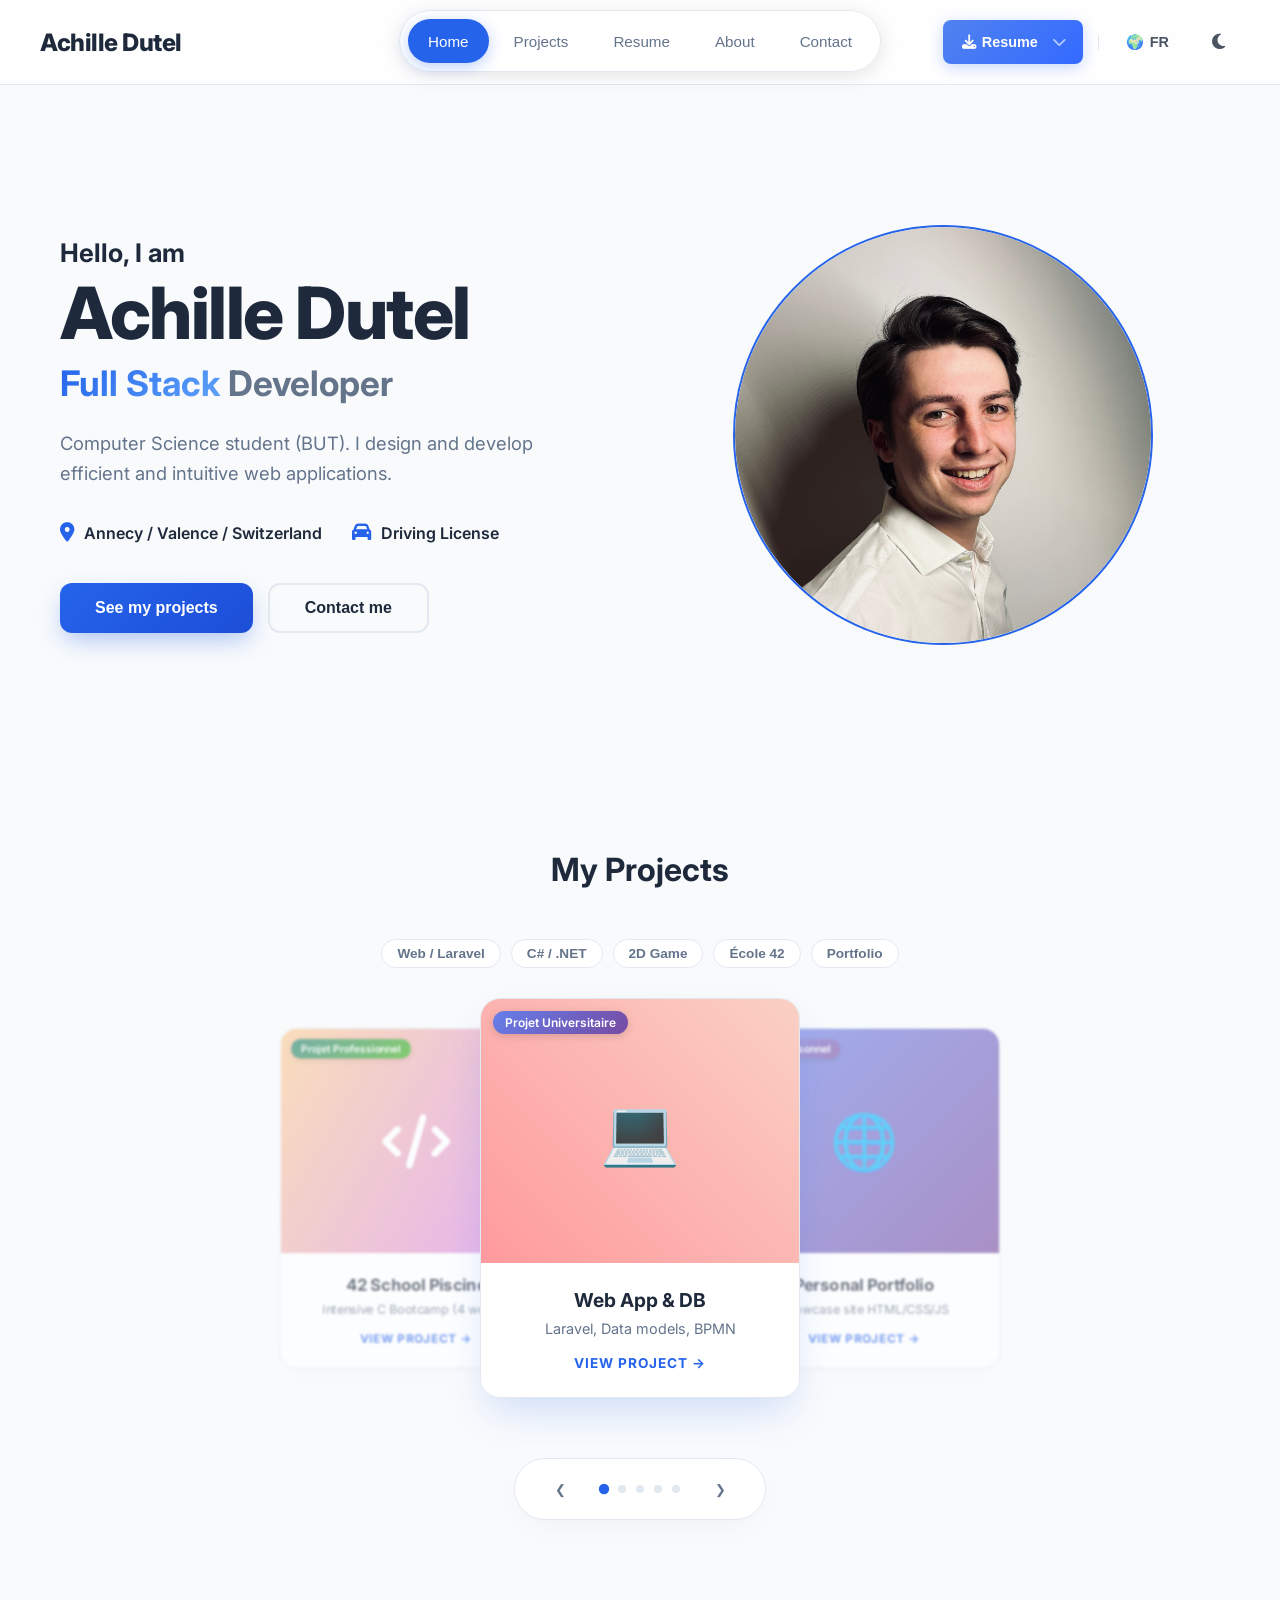
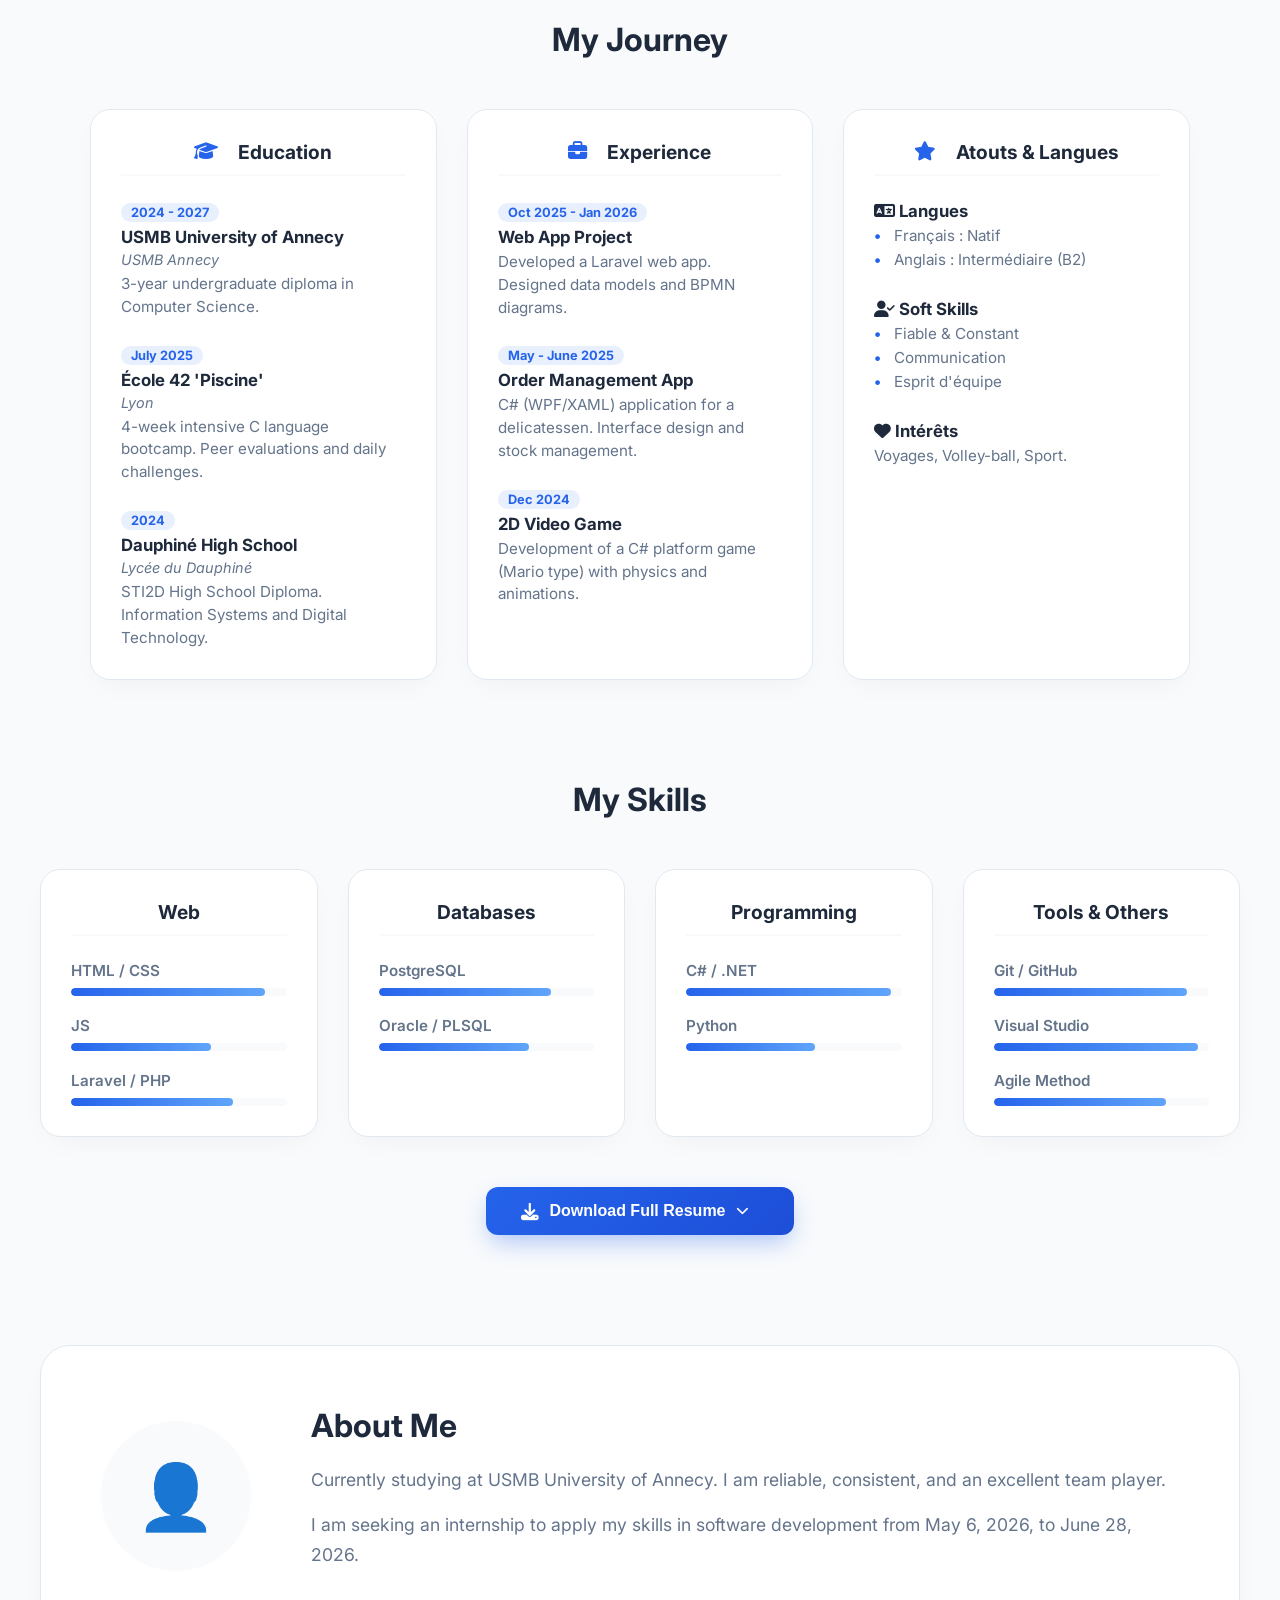
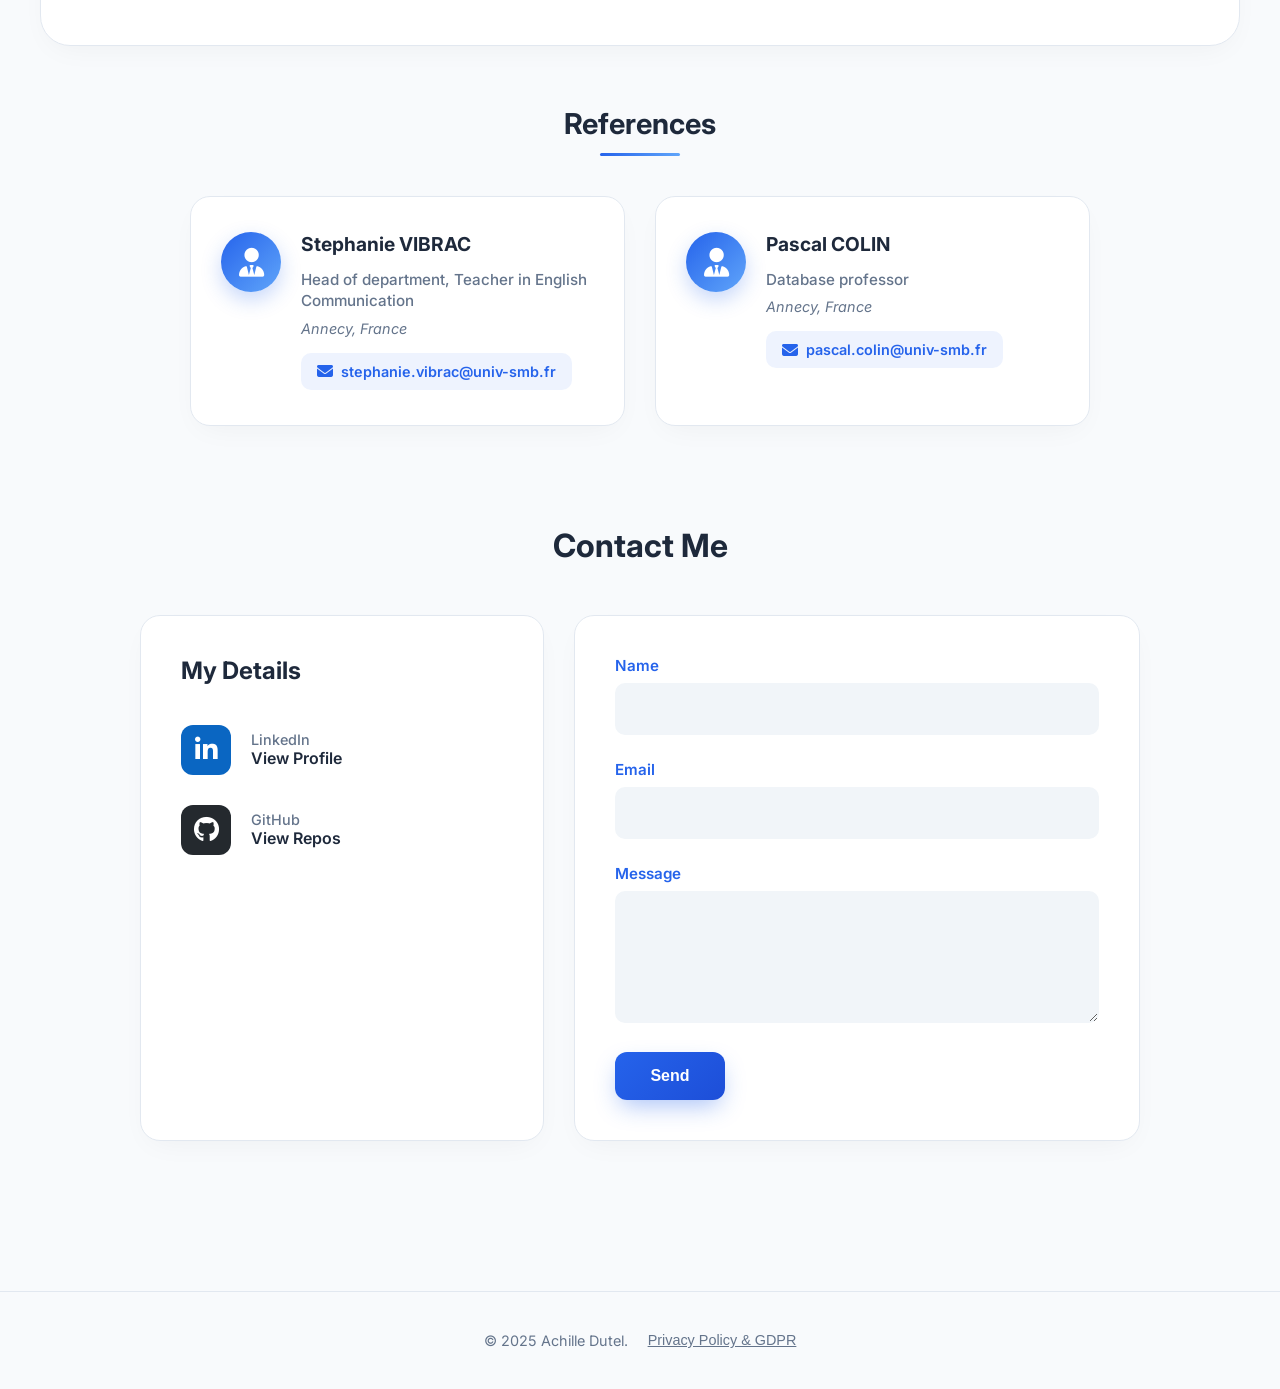
==== commit ab78396c: "add references, add background color for header resume button" ====
--- a/index.html
+++ b/index.html
@@ -313,6 +313,40 @@
                     <p id="about-p2">Je recherche un stage du 6 mai au 28 juin 2026 pour appliquer mes compétences en développement logiciel et innover.</p>
                 </div>
             </div>
+            
+            <!-- References Section -->
+            <div class="references-section">
+                <h3 id="title-references">Références</h3>
+                <div class="references-grid">
+                    <div class="reference-card">
+                        <div class="reference-icon">
+                            <i class="fas fa-user-tie"></i>
+                        </div>
+                        <div class="reference-content">
+                            <h4 id="ref1-name">Stephanie VIBRAC</h4>
+                            <p class="reference-position" id="ref1-position">Responsable de département, Enseignante en Communication Anglaise</p>
+                            <p class="reference-location" id="ref1-location">Annecy, France</p>
+                            <a href="mailto:stephanie.vibrac@univ-smb.fr" class="reference-email">
+                                <i class="fas fa-envelope"></i> stephanie.vibrac@univ-smb.fr
+                            </a>
+                        </div>
+                    </div>
+                    
+                    <div class="reference-card">
+                        <div class="reference-icon">
+                            <i class="fas fa-user-tie"></i>
+                        </div>
+                        <div class="reference-content">
+                            <h4 id="ref2-name">Pascal COLIN</h4>
+                            <p class="reference-position" id="ref2-position">Professeur Base de données</p>
+                            <p class="reference-location" id="ref2-location">Annecy, France</p>
+                            <a href="mailto:pascal.colin@univ-smb.fr" class="reference-email">
+                                <i class="fas fa-envelope"></i> pascal.colin@univ-smb.fr
+                            </a>
+                        </div>
+                    </div>
+                </div>
+            </div>
         </section>
 
         <section id="contact" class="view">
--- a/style.css
+++ b/style.css
@@ -246,7 +246,7 @@
 /* --- ABOUT --- */
 .about-card {
     background: var(--card-bg); border-radius: 30px; padding: 60px; display: flex; align-items: center;
-    gap: 60px; box-shadow: var(--shadow-soft); border: 1px solid var(--border-light); margin: 0 auto; width: 100%;
+    gap: 60px; box-shadow: var(--shadow-soft); border: 1px solid var(--border-light); margin: 0 auto; width: 100%; margin-top: 10px;
 }
 .about-left { flex-shrink: 0; }
 .avatar-circle { width: 150px; height: 150px; background: var(--bg-color); border-radius: 50%; display: flex; align-items: center; justify-content: center; font-size: 4rem; color: var(--text-main); }
@@ -1414,7 +1414,7 @@
     position: absolute;
     top: 12px;
     left: 12px;
-    background: linear-gradient(135deg, #667eea 0%, #37ac13 100%);
+    background: linear-gradient(135deg, #237c6d 0%, #37ac13 100%);
     color: white;
     padding: 4px 12px;
     border-radius: 12px;
@@ -1426,4 +1426,221 @@
 
 .carousel-card .card-link {
     position: relative;
+}
+
+/* --- SECTION RÃ‰FÃ‰RENCES --- */
+
+.references-section {
+    margin-top: 60px;
+    width: 100%;
+}
+
+.references-section h3 {
+    font-size: 1.8rem;
+    font-weight: 700;
+    color: var(--text-main);
+    text-align: center;
+    margin-bottom: 40px;
+    position: relative;
+    padding-bottom: 15px;
+}
+
+.references-section h3::after {
+    content: '';
+    position: absolute;
+    bottom: 0;
+    left: 50%;
+    transform: translateX(-50%);
+    width: 80px;
+    height: 3px;
+    background: linear-gradient(90deg, var(--primary-color), #60a5fa);
+    border-radius: 2px;
+}
+
+.references-grid {
+    display: grid;
+    grid-template-columns: repeat(auto-fit, minmax(300px, 1fr));
+    gap: 30px;
+    max-width: 900px;
+    margin: 0 auto;
+}
+
+.reference-card {
+    background: var(--card-bg);
+    border-radius: 20px;
+    padding: 35px 30px;
+    box-shadow: var(--shadow-soft);
+    border: 1px solid var(--border-light);
+    transition: transform 0.3s ease, box-shadow 0.3s ease;
+    display: flex;
+    gap: 20px;
+    align-items: flex-start;
+}
+
+.reference-card:hover {
+    transform: translateY(-5px);
+    box-shadow: var(--shadow-float);
+}
+
+.reference-icon {
+    width: 60px;
+    height: 60px;
+    border-radius: 50%;
+    background: linear-gradient(135deg, var(--primary-color) 0%, #60a5fa 100%);
+    display: flex;
+    align-items: center;
+    justify-content: center;
+    color: white;
+    font-size: 1.8rem;
+    flex-shrink: 0;
+    box-shadow: 0 8px 20px rgba(37, 99, 235, 0.25);
+}
+
+.reference-content {
+    flex: 1;
+    display: flex;
+    flex-direction: column;
+    gap: 8px;
+}
+
+.reference-content h4 {
+    font-size: 1.2rem;
+    font-weight: 700;
+    color: var(--text-main);
+    margin-bottom: 5px;
+}
+
+.reference-position {
+    font-size: 0.95rem;
+    color: var(--text-muted);
+    line-height: 1.4;
+    font-weight: 500;
+}
+
+.reference-location {
+    font-size: 0.9rem;
+    color: var(--text-muted);
+    display: flex;
+    align-items: center;
+    gap: 5px;
+    font-style: italic;
+}
+
+.reference-email {
+    display: inline-flex;
+    align-items: center;
+    gap: 8px;
+    margin-top: 8px;
+    padding: 10px 16px;
+    background: rgba(37, 99, 235, 0.08);
+    color: var(--primary-color);
+    border-radius: 10px;
+    text-decoration: none;
+    font-size: 0.9rem;
+    font-weight: 600;
+    transition: all 0.3s ease;
+    width: fit-content;
+}
+
+.reference-email:hover {
+    background: var(--primary-color);
+    color: white;
+    transform: translateX(3px);
+}
+
+.reference-email i {
+    font-size: 1rem;
+}
+
+/* --- RESPONSIVE --- */
+
+@media (max-width: 768px) {
+    .references-section h3 {
+        font-size: 1.5rem;
+        margin-bottom: 30px;
+    }
+    
+    .references-grid {
+        grid-template-columns: 1fr;
+        gap: 25px;
+    }
+    
+    .reference-card {
+        padding: 25px 20px;
+        gap: 15px;
+    }
+    
+    .reference-icon {
+        width: 50px;
+        height: 50px;
+        font-size: 1.5rem;
+    }
+    
+    .reference-content h4 {
+        font-size: 1.1rem;
+    }
+    
+    .reference-position {
+        font-size: 0.9rem;
+    }
+    
+    .reference-email {
+        font-size: 0.85rem;
+        padding: 8px 14px;
+    }
+}
+
+@media (max-width: 480px) {
+    .references-section {
+        margin-top: 40px;
+    }
+    
+    .references-section h3 {
+        font-size: 1.3rem;
+    }
+    
+    .reference-card {
+        flex-direction: column;
+        align-items: center;
+        text-align: center;
+        padding: 20px 15px;
+    }
+    
+    .reference-icon {
+        width: 55px;
+        height: 55px;
+    }
+    
+    .reference-content {
+        align-items: center;
+    }
+    
+    .reference-email {
+        width: 100%;
+        justify-content: center;
+    }
+}
+
+/* --- BOUTON CV AVEC BACKGROUND --- */
+#btn-cv-trigger {
+    background: linear-gradient(135deg, var(--primary-color) 0%, #0044ff 100%);
+    color: white;
+    box-shadow: 0 4px 15px rgba(37, 99, 235, 0.3);
+}
+
+#btn-cv-trigger:hover {
+    background: linear-gradient(135deg, #1d4ed8 0%, #1e40af 100%);
+    box-shadow: 0 6px 20px rgba(37, 99, 235, 0.4);
+    transform: translateY(-2px);
+}
+
+#btn-cv-trigger .icon,
+#btn-cv-trigger #txt-cv,
+#btn-cv-trigger .arrow-down {
+    color: white;
+}
+
+/* Ajustement pour que l'icône et la flèche restent blanches */
+.cv-wrapper.open #btn-cv-trigger {
+    background: linear-gradient(135deg, #1e40af 0%, #1e3a8a 100%);
 }
--- a/style.css
+++ b/style.css
@@ -246,7 +246,7 @@
 /* --- ABOUT --- */
 .about-card {
     background: var(--card-bg); border-radius: 30px; padding: 60px; display: flex; align-items: center;
-    gap: 60px; box-shadow: var(--shadow-soft); border: 1px solid var(--border-light); margin: 0 auto; width: 100%;
+    gap: 60px; box-shadow: var(--shadow-soft); border: 1px solid var(--border-light); margin: 0 auto; width: 100%; margin-top: 10px;
 }
 .about-left { flex-shrink: 0; }
 .avatar-circle { width: 150px; height: 150px; background: var(--bg-color); border-radius: 50%; display: flex; align-items: center; justify-content: center; font-size: 4rem; color: var(--text-main); }
@@ -1414,7 +1414,7 @@
     position: absolute;
     top: 12px;
     left: 12px;
-    background: linear-gradient(135deg, #667eea 0%, #37ac13 100%);
+    background: linear-gradient(135deg, #237c6d 0%, #37ac13 100%);
     color: white;
     padding: 4px 12px;
     border-radius: 12px;
@@ -1426,4 +1426,221 @@
 
 .carousel-card .card-link {
     position: relative;
+}
+
+/* --- SECTION RÃ‰FÃ‰RENCES --- */
+
+.references-section {
+    margin-top: 60px;
+    width: 100%;
+}
+
+.references-section h3 {
+    font-size: 1.8rem;
+    font-weight: 700;
+    color: var(--text-main);
+    text-align: center;
+    margin-bottom: 40px;
+    position: relative;
+    padding-bottom: 15px;
+}
+
+.references-section h3::after {
+    content: '';
+    position: absolute;
+    bottom: 0;
+    left: 50%;
+    transform: translateX(-50%);
+    width: 80px;
+    height: 3px;
+    background: linear-gradient(90deg, var(--primary-color), #60a5fa);
+    border-radius: 2px;
+}
+
+.references-grid {
+    display: grid;
+    grid-template-columns: repeat(auto-fit, minmax(300px, 1fr));
+    gap: 30px;
+    max-width: 900px;
+    margin: 0 auto;
+}
+
+.reference-card {
+    background: var(--card-bg);
+    border-radius: 20px;
+    padding: 35px 30px;
+    box-shadow: var(--shadow-soft);
+    border: 1px solid var(--border-light);
+    transition: transform 0.3s ease, box-shadow 0.3s ease;
+    display: flex;
+    gap: 20px;
+    align-items: flex-start;
+}
+
+.reference-card:hover {
+    transform: translateY(-5px);
+    box-shadow: var(--shadow-float);
+}
+
+.reference-icon {
+    width: 60px;
+    height: 60px;
+    border-radius: 50%;
+    background: linear-gradient(135deg, var(--primary-color) 0%, #60a5fa 100%);
+    display: flex;
+    align-items: center;
+    justify-content: center;
+    color: white;
+    font-size: 1.8rem;
+    flex-shrink: 0;
+    box-shadow: 0 8px 20px rgba(37, 99, 235, 0.25);
+}
+
+.reference-content {
+    flex: 1;
+    display: flex;
+    flex-direction: column;
+    gap: 8px;
+}
+
+.reference-content h4 {
+    font-size: 1.2rem;
+    font-weight: 700;
+    color: var(--text-main);
+    margin-bottom: 5px;
+}
+
+.reference-position {
+    font-size: 0.95rem;
+    color: var(--text-muted);
+    line-height: 1.4;
+    font-weight: 500;
+}
+
+.reference-location {
+    font-size: 0.9rem;
+    color: var(--text-muted);
+    display: flex;
+    align-items: center;
+    gap: 5px;
+    font-style: italic;
+}
+
+.reference-email {
+    display: inline-flex;
+    align-items: center;
+    gap: 8px;
+    margin-top: 8px;
+    padding: 10px 16px;
+    background: rgba(37, 99, 235, 0.08);
+    color: var(--primary-color);
+    border-radius: 10px;
+    text-decoration: none;
+    font-size: 0.9rem;
+    font-weight: 600;
+    transition: all 0.3s ease;
+    width: fit-content;
+}
+
+.reference-email:hover {
+    background: var(--primary-color);
+    color: white;
+    transform: translateX(3px);
+}
+
+.reference-email i {
+    font-size: 1rem;
+}
+
+/* --- RESPONSIVE --- */
+
+@media (max-width: 768px) {
+    .references-section h3 {
+        font-size: 1.5rem;
+        margin-bottom: 30px;
+    }
+    
+    .references-grid {
+        grid-template-columns: 1fr;
+        gap: 25px;
+    }
+    
+    .reference-card {
+        padding: 25px 20px;
+        gap: 15px;
+    }
+    
+    .reference-icon {
+        width: 50px;
+        height: 50px;
+        font-size: 1.5rem;
+    }
+    
+    .reference-content h4 {
+        font-size: 1.1rem;
+    }
+    
+    .reference-position {
+        font-size: 0.9rem;
+    }
+    
+    .reference-email {
+        font-size: 0.85rem;
+        padding: 8px 14px;
+    }
+}
+
+@media (max-width: 480px) {
+    .references-section {
+        margin-top: 40px;
+    }
+    
+    .references-section h3 {
+        font-size: 1.3rem;
+    }
+    
+    .reference-card {
+        flex-direction: column;
+        align-items: center;
+        text-align: center;
+        padding: 20px 15px;
+    }
+    
+    .reference-icon {
+        width: 55px;
+        height: 55px;
+    }
+    
+    .reference-content {
+        align-items: center;
+    }
+    
+    .reference-email {
+        width: 100%;
+        justify-content: center;
+    }
+}
+
+/* --- BOUTON CV AVEC BACKGROUND --- */
+#btn-cv-trigger {
+    background: linear-gradient(135deg, var(--primary-color) 0%, #0044ff 100%);
+    color: white;
+    box-shadow: 0 4px 15px rgba(37, 99, 235, 0.3);
+}
+
+#btn-cv-trigger:hover {
+    background: linear-gradient(135deg, #1d4ed8 0%, #1e40af 100%);
+    box-shadow: 0 6px 20px rgba(37, 99, 235, 0.4);
+    transform: translateY(-2px);
+}
+
+#btn-cv-trigger .icon,
+#btn-cv-trigger #txt-cv,
+#btn-cv-trigger .arrow-down {
+    color: white;
+}
+
+/* Ajustement pour que l'icône et la flèche restent blanches */
+.cv-wrapper.open #btn-cv-trigger {
+    background: linear-gradient(135deg, #1e40af 0%, #1e3a8a 100%);
 }
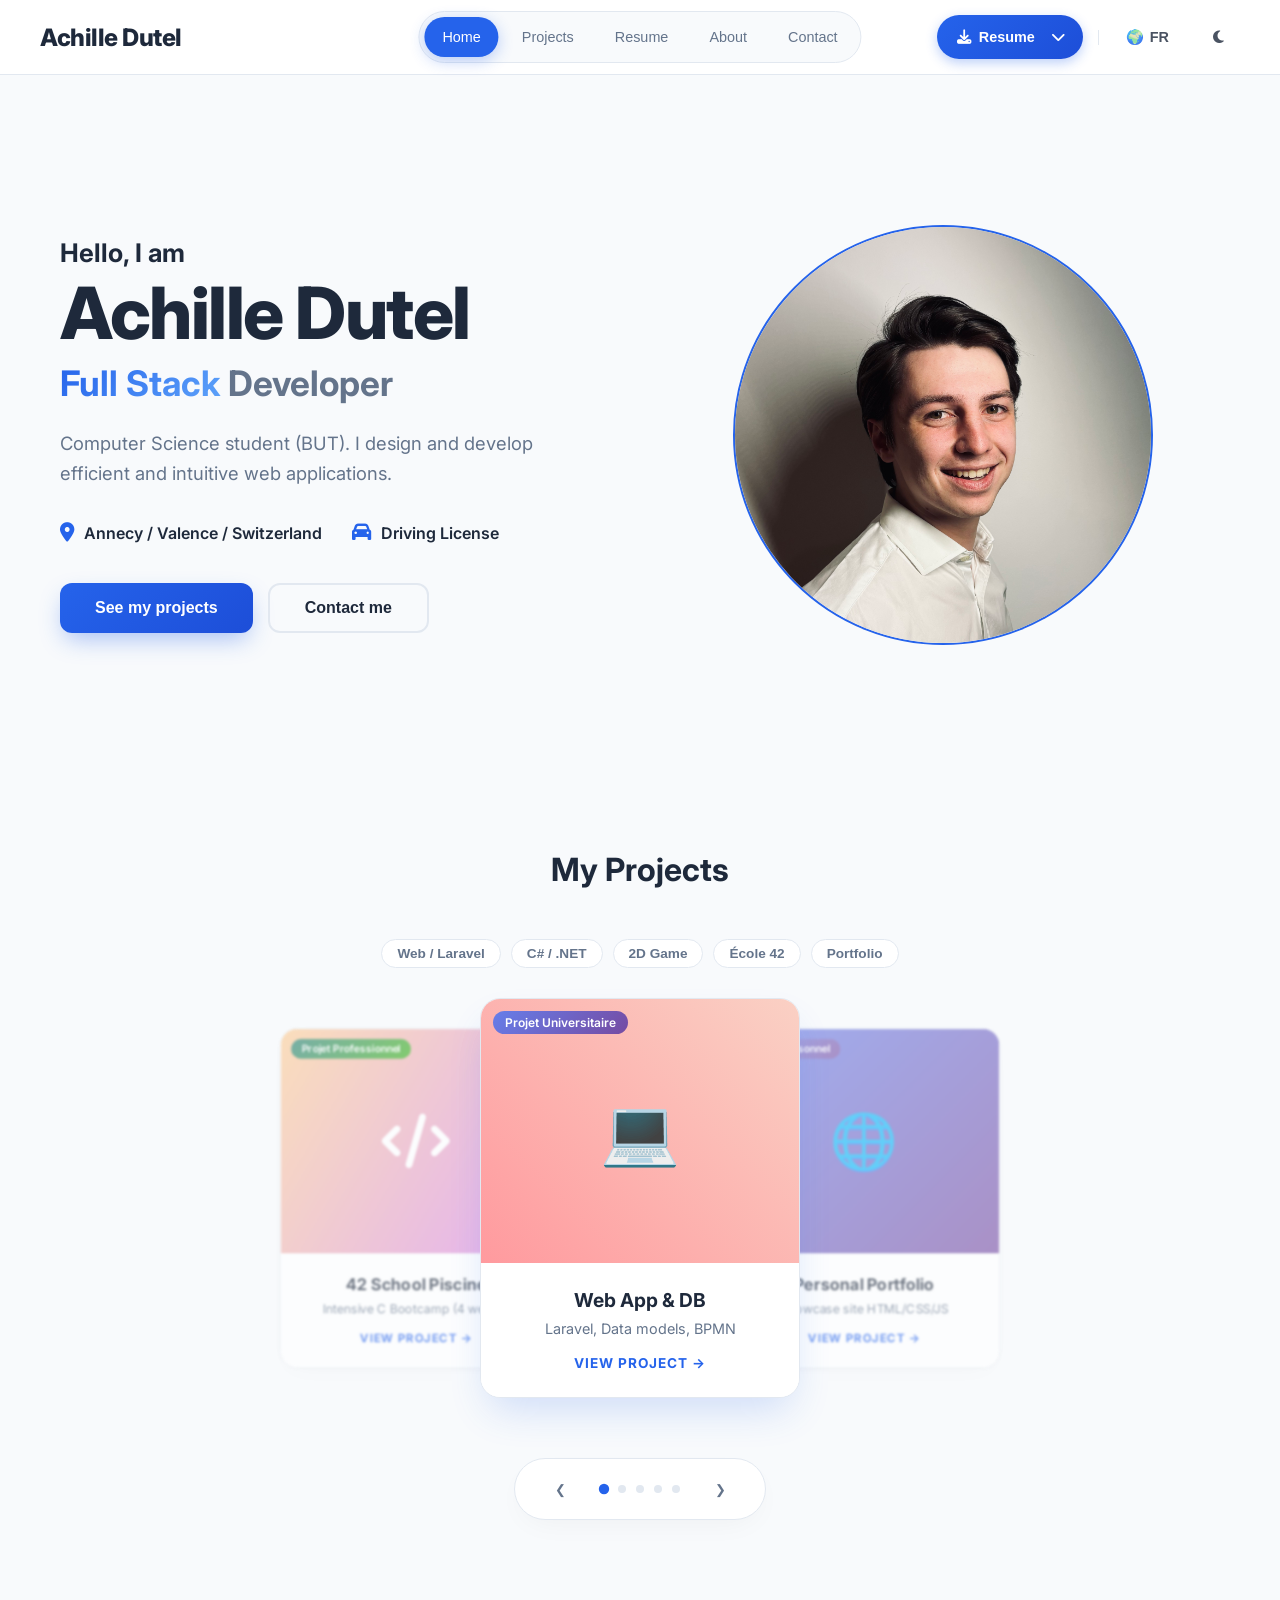
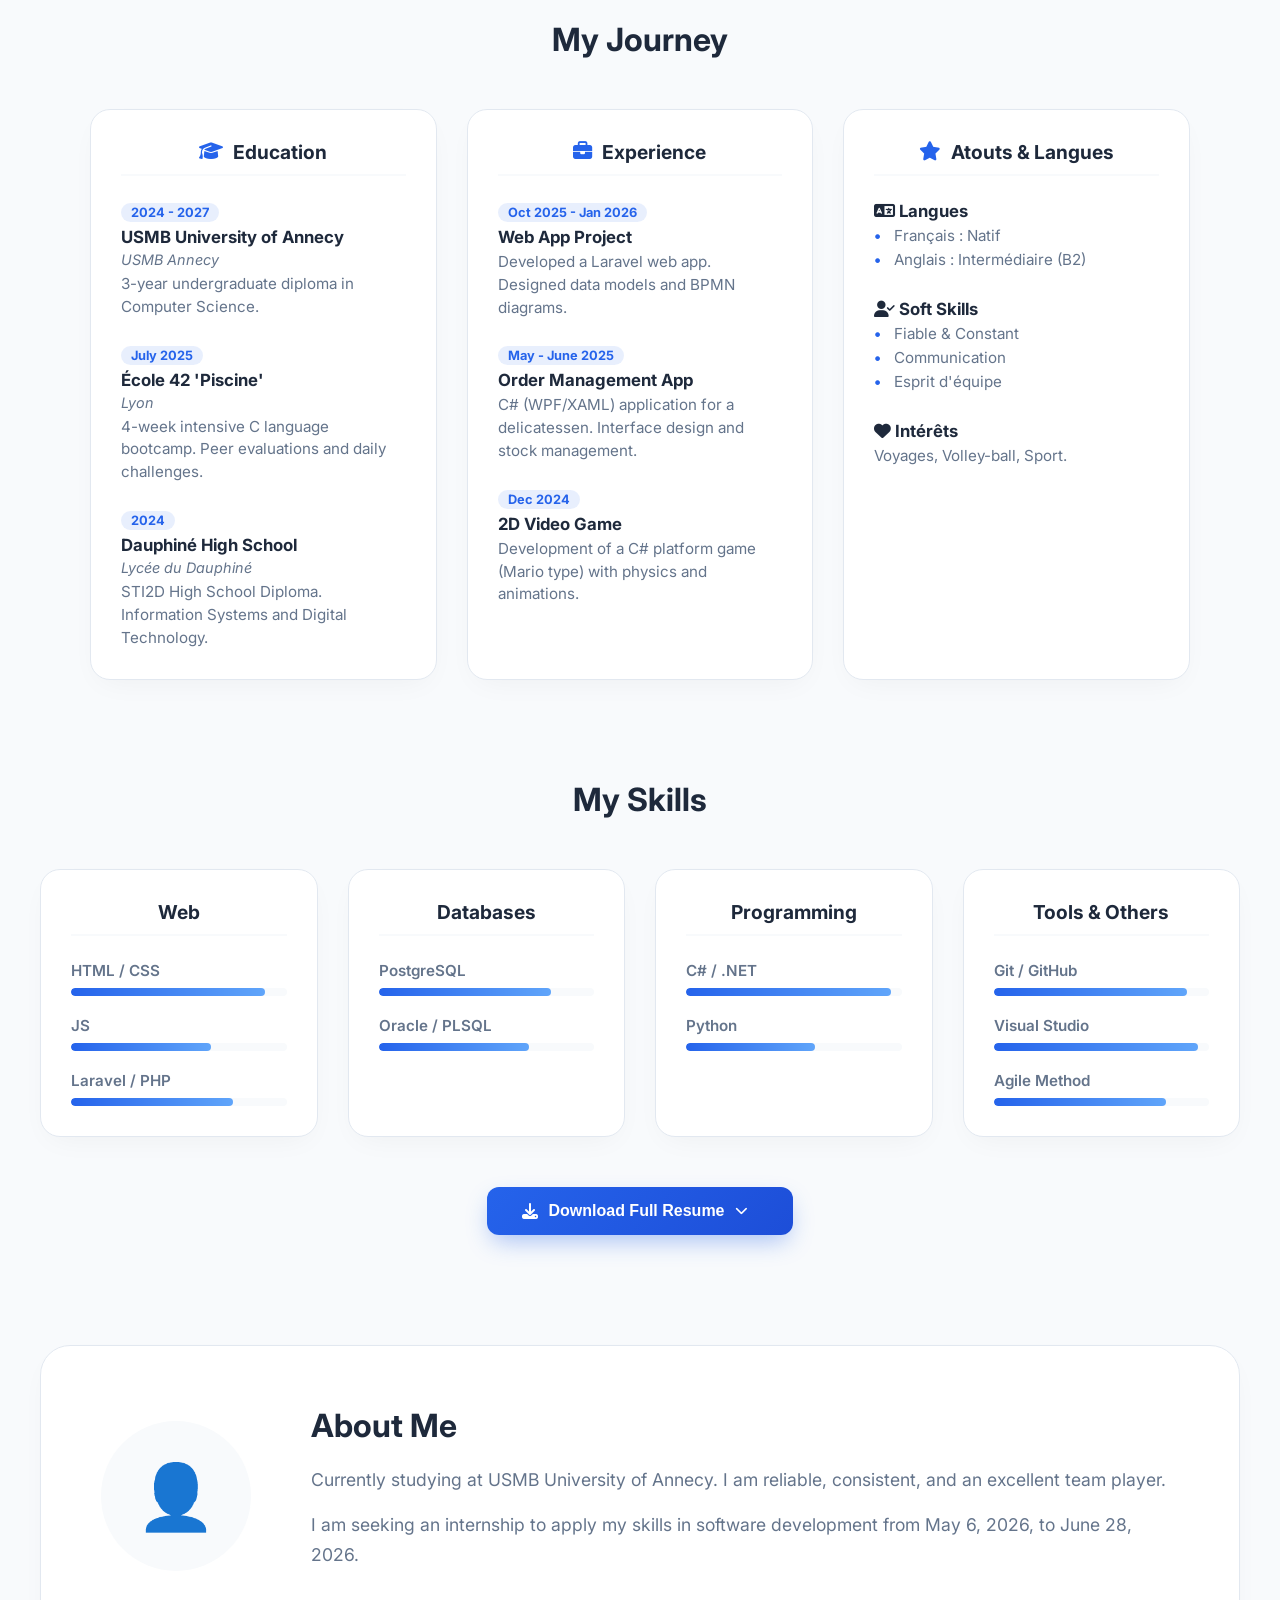
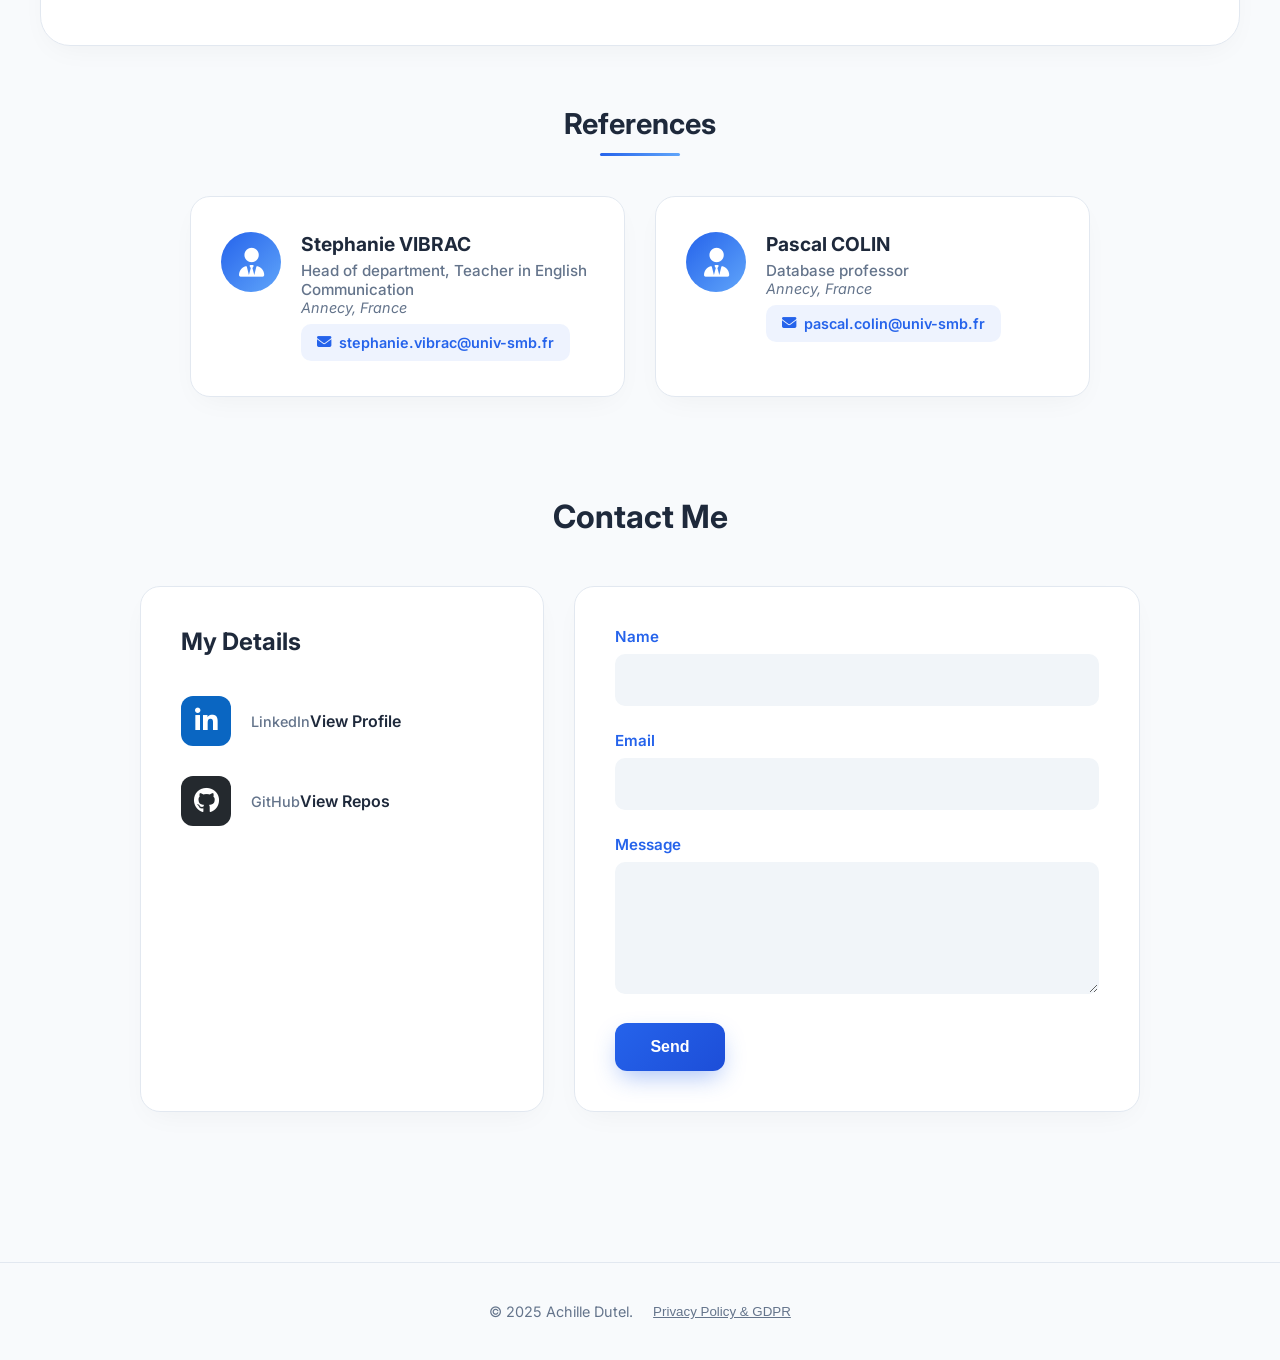
==== commit 21c66f12: "fix responsive for phone, header and nav bar, background color for header resume button" ====
--- a/index.html
+++ b/index.html
@@ -20,6 +20,14 @@
         <div class="brand">
             <span class="brand-name">Achille Dutel</span>
         </div>
+         <nav class="floating-nav">
+        <button class="nav-item active" onclick="scrollToSection('accueil')" id="nav-home">Home</button>
+        <button class="nav-item" onclick="scrollToSection('projets')" id="nav-projects">Projects</button>
+        <button class="nav-item" onclick="scrollToSection('resume')" id="nav-resume">Resume</button>
+        <button class="nav-item" onclick="scrollToSection('apropos')" id="nav-about">About</button>
+        <button class="nav-item" onclick="scrollToSection('contact')" id="nav-contact">Contact</button>
+    </nav>
+
         <div class="header-tools">
             
         <div class="cv-wrapper">
@@ -53,14 +61,7 @@
         </div>
     </header>
 
-    <nav class="floating-nav">
-        <button class="nav-item active" onclick="scrollToSection('accueil')" id="nav-home">Home</button>
-        <button class="nav-item" onclick="scrollToSection('projets')" id="nav-projects">Projects</button>
-        <button class="nav-item" onclick="scrollToSection('resume')" id="nav-resume">Resume</button>
-        <button class="nav-item" onclick="scrollToSection('apropos')" id="nav-about">About</button>
-        <button class="nav-item" onclick="scrollToSection('contact')" id="nav-contact">Contact</button>
-    </nav>
-
+   
     <main class="main-content">
         
         <section id="accueil" class="view active">
--- a/style.css
+++ b/style.css
@@ -1,41 +1,55 @@
-/* --- 1. VARIABLES & THEME --- */
+/* =========================================
+   1. VARIABLES & RESET
+   ========================================= */
 :root {
-    /* COULEUR D'ACCENT : BLEU ROYAL (Sobre & Pro) */
+    /* COULEURS */
     --primary-color: #2563eb; 
     --primary-hover: #1d4ed8;
-
-    /* THEME CLAIR (Par défaut) */
-    --bg-color: #f8fafc;        /* Gris très clair (Slate 50) */
-    --card-bg: #ffffff;         /* Blanc */
-    --text-main: #1e293b;       /* Gris foncé (Slate 800) */
-    --text-muted: #64748b;      /* Gris moyen */
+    
+    /* THEME CLAIR (Défaut) */
+    --bg-color: #f8fafc;        
+    --card-bg: #ffffff;         
+    --text-main: #1e293b;       
+    --text-muted: #64748b;      
     --border-light: #e2e8f0;
-    --header-bg: rgba(255, 255, 255, 0.8);
-    
+    --header-bg: rgba(255, 255, 255, 0.9); /* Un peu plus opaque pour éviter la confusion visuelle */
+    --input-bg: #f1f5f9;
+
+    /* OMBRES */
     --shadow-soft: 0 10px 30px -10px rgba(0,0,0,0.05);
-    --shadow-float: 0 20px 40px -10px rgba(37, 99, 235, 0.2); /* Ombre bleue */
-    
-    --input-bg: #f1f5f9;
+    --shadow-float: 0 20px 40px -10px rgba(37, 99, 235, 0.2);
+    
+    /* TYPO */
     --font-main: 'Inter', sans-serif;
 }
 
-/* THEME SOMBRE (Activé par JS) */
+/* THEME SOMBRE */
 [data-theme="dark"] {
-    --bg-color: #0f172a;        /* Bleu nuit très foncé */
-    --card-bg: #1e293b;         /* Gris bleuté foncé */
-    --text-main: #f1f5f9;       /* Blanc cassé */
-    --text-muted: #94a3b8;      /* Gris clair */
+    --bg-color: #0f172a;        
+    --card-bg: #1e293b;         
+    --text-main: #f1f5f9;       
+    --text-muted: #94a3b8;      
     --border-light: #334155;
-    --header-bg: rgba(15, 23, 42, 0.85);
+    --header-bg: rgba(15, 23, 42, 0.9);
+    --input-bg: #0f172a;
     
     --shadow-soft: 0 10px 30px -10px rgba(0,0,0,0.3);
     --shadow-float: 0 20px 40px -10px rgba(37, 99, 235, 0.4);
-    
-    --input-bg: #0f172a;
-}
-
-/* --- RESET & BASE --- */
-* { margin: 0; padding: 0; box-sizing: border-box; transition: background-color 0.3s ease, color 0.3s ease, border-color 0.3s ease; }
+}
+
+/* RESET */
+*, *::before, *::after {
+    box-sizing: border-box;
+    margin: 0;
+    padding: 0;
+    transition: background-color 0.3s ease, color 0.3s ease, border-color 0.3s ease;
+}
+
+html { 
+    scroll-behavior: smooth; 
+    width: 100%;
+    overflow-x: hidden;
+}
 
 body {
     font-family: var(--font-main);
@@ -43,7 +57,12 @@
     color: var(--text-main);
     min-height: 100vh;
     overflow-x: hidden;
-    display: flex; flex-direction: column;
+    display: flex; 
+    flex-direction: column;
+    position: relative;
+    
+    /* --- DEMANDE UTILISATEUR : LARGEUR MINIMUM FORMAT TÉLÉPHONE --- */
+    min-width: 360px; /* Empêche le site d'être plus petit qu'un vieux smartphone */
 }
 
 button, a { 
@@ -52,77 +71,209 @@
     color: inherit; 
     border: none; 
     background: none; 
-    -webkit-tap-highlight-color: rgba(37, 99, 235, 0.2); /* Feedback visuel au touch */
-}
-html { scroll-behavior: smooth; }
-
-/* --- HEADER --- */
+    -webkit-tap-highlight-color: transparent;
+}
+
+/* =========================================
+   2. HEADER & NAVIGATION (Structure Unifiée)
+   ========================================= */
 .top-header {
-    display: flex; justify-content: space-between; align-items: center;
-    padding: 20px 40px; position: fixed; top: 0; left: 0; right: 0; z-index: 50;
-    background: var(--header-bg); backdrop-filter: blur(10px);
+    display: flex; 
+    justify-content: space-between; 
+    align-items: center;
+    padding: 15px 40px; /* Padding ajusté */
+    position: fixed; 
+    top: 0; left: 0; right: 0; 
+    z-index: 50;
+    background: var(--header-bg); 
+    backdrop-filter: blur(10px);
     border-bottom: 1px solid var(--border-light);
-    flex-wrap: nowrap; /* Empêche le header de passer à la ligne */
-}
+    
+    /* Important pour le positionnement absolu de la nav */
+    position: fixed;
+}
+
 .brand-name { 
     font-weight: 800; 
     font-size: 1.5rem; 
     letter-spacing: -0.5px;
-    flex-shrink: 1; /* Permet au nom de se réduire si nécessaire */
-    min-width: 0; /* Permet le truncate si nécessaire */
-}
+    flex-shrink: 0; /* Ne jamais rétrécir le logo */
+    z-index: 52; /* Au dessus de la nav si collision */
+}
+
 .header-tools { 
     display: flex; 
     align-items: center; 
     gap: 15px;
-    flex-wrap: nowrap; /* Force les éléments à rester sur une ligne */
-    flex-shrink: 0; /* Empêche la réduction */
-}
-
-.tool-link, .tool-btn {
-    font-size: 0.9rem; font-weight: 600; color: var(--text-main); opacity: 0.8;
-    transition: 0.3s; display: flex; align-items: center; gap: 6px;
-    padding: 8px 12px; border-radius: 8px;
-    min-height: 44px; /* Touch target minimum pour mobile */
+    flex-shrink: 0; /* Ne jamais rétrécir les outils */
+    z-index: 52; /* Au dessus de la nav si collision */
+}
+
+.tool-btn, .tool-link {
+    font-size: 0.9rem; 
+    font-weight: 600; 
+    color: var(--text-main); 
+    opacity: 0.8;
+    transition: 0.3s; 
+    display: flex; 
+    align-items: center; 
+    gap: 6px;
+    padding: 8px 12px; 
+    border-radius: 8px;
+    min-height: 44px;
     min-width: 44px;
     justify-content: center;
 }
-.tool-link:hover, .tool-btn:hover { opacity: 1; color: var(--primary-color); background-color: rgba(37, 99, 235, 0.1); }
-.theme-btn { font-size: 1.1rem; }
+
+.tool-btn:hover { 
+    opacity: 1; 
+    color: var(--primary-color); 
+    background-color: rgba(37, 99, 235, 0.1); 
+}
+
 .divider { width: 1px; height: 15px; background: var(--border-light); }
 
-/* --- NAV --- */
+/* --- BARRE DE NAVIGATION INTÉGRÉE --- */
 .floating-nav {
-    position: fixed; top: 10px; left: 50%; transform: translateX(-50%);
-    background: var(--header-bg); backdrop-filter: blur(10px);
-    padding: 8px; border-radius: 50px; box-shadow: 0 4px 20px rgba(0,0,0,0.1);
-    display: flex; gap: 5px; z-index: 100; border: 1px solid var(--border-light);
-    justify-content: center; /* Centre les éléments de navigation */
-}
+    /* Positionnement par défaut : Centré ABSOLU dans le header */
+    position: absolute;
+    left: 50%;
+    top: 50%;
+    transform: translate(-50%, -50%);
+    
+    background: var(--bg-color); /* Fond léger pour détacher du header transparent */
+    padding: 5px; 
+    border-radius: 50px; 
+    border: 1px solid var(--border-light);
+    display: flex; 
+    gap: 5px; 
+    z-index: 51; 
+}
+
 .nav-item {
-    padding: 10px 20px; border-radius: 25px; font-weight: 500;
-    font-size: 0.95rem; color: var(--text-muted); transition: 0.3s;
-    min-height: 44px; /* Touch target minimum pour mobile */
+    padding: 8px 18px; 
+    border-radius: 25px; 
+    font-weight: 500;
+    font-size: 0.9rem; 
+    color: var(--text-muted); 
+    transition: 0.3s;
+    min-height: 40px;
     display: flex;
     align-items: center;
     justify-content: center;
-}
+    white-space: nowrap; /* Le texte ne passe jamais à la ligne */
+}
+
 .nav-item:hover { color: var(--primary-color); background: rgba(37, 99, 235, 0.1); }
 .nav-item.active { background: var(--primary-color); color: white; box-shadow: 0 4px 15px rgba(37, 99, 235, 0.3); }
 
-/* --- CONTENT --- */
+/* BOUTON CV (HEADER) */
+.cv-wrapper { position: relative; display: flex; align-items: center; min-width: 140px; }
+
+#btn-cv-trigger {
+    width: 100%;
+    justify-content: center;
+    background: linear-gradient(135deg, var(--primary-color) 0%, #1d4ed8 100%);
+    color: white;
+    border: none;
+    padding: 8px 20px;
+    border-radius: 50px; 
+    font-weight: 600; 
+    display: inline-flex;
+    align-items: center;
+    gap: 8px; 
+    transition: all 0.3s ease;
+    opacity: 1; 
+    box-shadow: 0 4px 12px rgba(37, 99, 235, 0.3);
+}
+
+#btn-cv-trigger:hover {
+    transform: translateY(-2px);
+    box-shadow: 0 6px 20px rgba(37, 99, 235, 0.4);
+    background: linear-gradient(135deg, #1d4ed8 0%, #1e40af 100%);
+    color: white;
+}
+#btn-cv-trigger span, #btn-cv-trigger i { color: white !important; }
+
+.arrow-down { margin-left: 8px; transition: transform 0.3s ease; width: 12px; }
+.cv-wrapper.open .arrow-down { transform: rotate(180deg); }
+
+.cv-dropdown {
+    position: absolute;
+    top: 120%; right: 0; width: 100%;
+    background: var(--card-bg);
+    padding: 5px;
+    border-radius: 15px;
+    box-shadow: var(--shadow-soft);
+    border: 1px solid var(--border-light);
+    opacity: 0; visibility: hidden;
+    transform: translateY(-10px);
+    transition: all 0.2s cubic-bezier(0.16, 1, 0.3, 1);
+    z-index: 1000;
+}
+.cv-dropdown.active { opacity: 1; visibility: visible; transform: translateY(0); }
+
+.cv-item {
+    display: flex; align-items: center; justify-content: center; gap: 10px;
+    padding: 12px 0; color: var(--text-main); font-size: 0.9rem; font-weight: 500;
+    border-radius: 10px; transition: 0.2s; width: 100%; min-height: 44px;
+}
+.cv-item:hover { background-color: var(--bg-color); color: var(--primary-color); }
+.flag img { width: 20px; height: auto; }
+
+/* =========================================
+   3. STRUCTURE PRINCIPALE
+   ========================================= */
 .main-content {
-    flex: 1; width: 100%; max-width: 1200px; margin: 0 auto;
-    padding-top: 120px; display: flex; flex-direction: column;
-    gap: 100px; padding-bottom: 100px;
-}
+    flex: 1; 
+    width: 100%; 
+    max-width: 1200px; 
+    margin: 0 auto;
+    padding-top: 120px; 
+    display: flex; 
+    flex-direction: column;
+    gap: 100px; 
+    padding-bottom: 100px;
+}
+
 .view {
     display: block !important; opacity: 1; transform: none;
-    scroll-margin-top: 120px; animation: fadeIn 0.8s ease-out forwards;
-}
+    scroll-margin-top: 120px; 
+    animation: fadeIn 0.8s ease-out forwards;
+}
+
 @keyframes fadeIn { from { opacity: 0; transform: translateY(20px); } to { opacity: 1; transform: translateY(0); } }
 
-/* --- HERO --- */
+.section-header { text-align: center; margin-bottom: 50px; }
+.section-header h2 { font-size: 2rem; font-weight: 700; color: var(--text-main); }
+
+/* BOUTONS GÉNÉRAUX */
+.primary-btn {
+    background: linear-gradient(135deg, var(--primary-color) 0%, #1d4ed8 100%); 
+    color: white;
+    padding: 15px 35px; border-radius: 12px; font-weight: 600; font-size: 1rem;
+    box-shadow: 0 10px 25px -5px rgba(37, 99, 235, 0.4); 
+    transition: transform 0.3s ease, box-shadow 0.3s ease;
+    display: flex; align-items: center; justify-content: center;
+    min-height: 48px;
+}
+.primary-btn:hover { transform: translateY(-3px); box-shadow: 0 15px 35px -5px rgba(37, 99, 235, 0.5); }
+.primary-btn i { margin-right: 10px; }
+
+.secondary-btn {
+    background: transparent; border: 2px solid var(--border-light); color: var(--text-main);
+    padding: 14px 35px; border-radius: 12px; font-weight: 600; font-size: 1rem; 
+    transition: all 0.3s ease;
+    display: flex; align-items: center; justify-content: center;
+    min-height: 48px;
+}
+.secondary-btn:hover { border-color: var(--primary-color); color: var(--primary-color); background: rgba(37, 99, 235, 0.05); }
+
+/* =========================================
+   4. SECTIONS (ACCUEIL)
+   ========================================= */
+
+/* HERO */
 .hero-container.hero-split {
     display: flex; align-items: center; justify-content: space-between;
     gap: 50px; padding: 40px 20px; min-height: 70vh;
@@ -138,138 +289,159 @@
 .hero-desc { font-size: 1.15rem; color: var(--text-muted); line-height: 1.6; margin-bottom: 35px; max-width: 90%; }
 .hero-meta { display: flex; gap: 30px; margin-bottom: 40px; }
 .meta-item { display: flex; align-items: center; gap: 10px; color: var(--text-main); font-weight: 600; font-size: 1rem; }
-.icon-box { display: flex; align-items: center; justify-content: center; color: var(--primary-color); font-size: 1.2rem; }
+.icon-box { color: var(--primary-color); font-size: 1.2rem; }
 .hero-actions { display: flex; gap: 15px; }
-
-.primary-btn {
-    background: linear-gradient(135deg, var(--primary-color) 0%, #1d4ed8 100%); color: white;
-    padding: 15px 35px; border-radius: 12px; font-weight: 600; font-size: 1rem;
-    box-shadow: 0 10px 25px -5px rgba(37, 99, 235, 0.4); transition: transform 0.3s ease, box-shadow 0.3s ease;
-    min-height: 48px; /* Touch target minimum pour mobile */
-    display: flex;
-    align-items: center;
-    justify-content: center;
-}
-.primary-btn:hover { transform: translateY(-3px); box-shadow: 0 15px 35px -5px rgba(37, 99, 235, 0.5); }
-
-.primary-btn i { margin-right: 10px; font-size: 1.1rem; }
-
-.secondary-btn {
-    background: transparent; border: 2px solid var(--border-light); color: var(--text-main);
-    padding: 14px 35px; border-radius: 12px; font-weight: 600; font-size: 1rem; transition: all 0.3s ease;
-    min-height: 48px; /* Touch target minimum pour mobile */
-    display: flex;
-    align-items: center;
-    justify-content: center;
-}
-.secondary-btn:hover { border-color: var(--primary-color); color: var(--primary-color); background: rgba(37, 99, 235, 0.05); }
-
 .hero-visual { flex: 1; display: flex; justify-content: center; position: relative; }
 .profile-circle {
     width: 420px; height: 420px; border-radius: 50%; border: 2px solid var(--primary-color);
-    background: transparent; position: relative; overflow: hidden;
+    background: transparent; overflow: hidden;
     box-shadow: inset 0 0 60px rgba(37, 99, 235, 0.1);
 }
-.profile-circle img { width: 100%; height: 100%; object-fit: cover; border-radius: 50%; display: block; }
-
-/* --- CAROUSEL --- */
-.section-header { text-align: center; margin-bottom: 50px; }
-.section-header h2 { font-size: 2rem; font-weight: 700; color: var(--text-main); }
+.profile-circle img { width: 100%; height: 100%; object-fit: cover; }
+
+/* CAROUSEL */
+.carousel-controls { display: flex; flex-direction: column; align-items: center; gap: 15px; margin-bottom: 30px; position: relative; z-index: 20; }
+.filter-tags { display: flex; gap: 10px; flex-wrap: wrap; justify-content: center; }
+.tag-btn {
+    padding: 6px 15px; border-radius: 20px; border: 1px solid var(--border-light);
+    background: var(--card-bg); color: var(--text-muted); font-size: 0.85rem; font-weight: 600;
+    cursor: pointer; transition: 0.3s;
+}
+.tag-btn:hover, .tag-btn.active { background: var(--primary-color); color: white; border-color: var(--primary-color); }
+
 .carousel-scene { perspective: 1000px; display: flex; flex-direction: column; align-items: center; gap: 40px; }
 .carousel-wrapper {
     position: relative; width: 100%; height: 420px; transform-style: preserve-3d;
-    cursor: grab; user-select: none; -webkit-user-drag: none;
-    touch-action: pan-y pinch-zoom; /* Améliore le touch sur mobile */
-    -webkit-tap-highlight-color: transparent; /* Enlève le highlight bleu sur mobile */
+    cursor: grab; user-select: none; touch-action: pan-y pinch-zoom;
 }
 .carousel-wrapper:active { cursor: grabbing; }
+
+/* Mode Grille (Recherche) */
+.carousel-wrapper.is-grid { display: flex; flex-wrap: wrap; justify-content: center; gap: 30px; height: auto !important; transform: none !important; padding-bottom: 50px; }
+.carousel-wrapper.is-grid .carousel-card { position: relative; transform: none !important; opacity: 1 !important; filter: none !important; z-index: 1 !important; pointer-events: auto !important; display: none; margin: 0; }
+.carousel-wrapper.is-grid .carousel-card.visible { display: block; animation: fadeInUp 0.5s ease forwards; }
+.carousel-navigation.hidden { display: none; }
+
 .carousel-card {
     position: absolute; width: 320px; height: 400px; left: 50%; background: var(--card-bg);
     border-radius: 20px; box-shadow: var(--shadow-soft); transition: all 0.5s cubic-bezier(0.25, 1, 0.5, 1);
     transform: translateX(-50%) scale(0.8); opacity: 0; z-index: 0; overflow: hidden;
-    user-select: none; -webkit-user-drag: none; border: 1px solid var(--border-light);
+    border: 1px solid var(--border-light);
 }
 .carousel-card.active { transform: translateX(-50%) scale(1); opacity: 1; z-index: 10; box-shadow: var(--shadow-float); }
 .carousel-card.prev { transform: translateX(-120%) scale(0.85); opacity: 0.5; z-index: 5; cursor: pointer; filter: blur(1px); }
 .carousel-card.next { transform: translateX(20%) scale(0.85); opacity: 0.5; z-index: 5; cursor: pointer; filter: blur(1px); }
+
 .card-link { display: flex; flex-direction: column; height: 100%; }
-.card-visual { 
-    flex: 1; 
-    display: flex; 
-    align-items: center; 
-    justify-content: center; 
-    font-size: 4rem; 
-    color: white; /* Icône blanche pour bien ressortir sur la couleur */
-}
-/* IMPORTANT : On ne change PAS le background en mode sombre pour ces éléments */
-[data-theme="dark"] .card-visual { 
-    /* On laisse vide ou on met une bordure subtile si tu veux */
-    border-bottom: 1px solid rgba(255, 255, 255, 0.1);
-}
-/* Les dégradés originaux */
-.icon-bg-1 { background: linear-gradient(45deg, #ff9a9e 0%, #fad0c4 99%); } /* Rose */
-.icon-bg-2 { background: linear-gradient(120deg, #a1c4fd 0%, #c2e9fb 100%); } /* Bleu Ciel */
-.icon-bg-3 { background: linear-gradient(120deg, #84fab0 0%, #8fd3f4 100%); } /* Vert Menthe */
-.icon-bg-4 { background: linear-gradient(120deg, #fccb90 0%, #d57eeb 100%); } /* Orange/Violet */
-.icon-bg-5 { background: linear-gradient(135deg, #667eea 0%, #764ba2 100%); } /* Bleu/Violet */
+.card-visual { flex: 1; display: flex; align-items: center; justify-content: center; font-size: 4rem; color: white; }
+[data-theme="dark"] .card-visual { border-bottom: 1px solid rgba(255, 255, 255, 0.1); }
+.icon-bg-1 { background: linear-gradient(45deg, #ff9a9e 0%, #fad0c4 99%); }
+.icon-bg-2 { background: linear-gradient(120deg, #a1c4fd 0%, #c2e9fb 100%); }
+.icon-bg-3 { background: linear-gradient(120deg, #84fab0 0%, #8fd3f4 100%); }
+.icon-bg-4 { background: linear-gradient(120deg, #fccb90 0%, #d57eeb 100%); }
+.icon-bg-5 { background: linear-gradient(135deg, #667eea 0%, #764ba2 100%); }
+
 .card-body { padding: 25px; background: var(--card-bg); text-align: center; }
 .card-body h3 { margin-bottom: 8px; font-size: 1.2rem; color: var(--text-main); }
 .card-body p { font-size: 0.9rem; color: var(--text-muted); margin-bottom: 15px; }
 .link-text { font-size: 0.85rem; font-weight: 700; color: var(--primary-color); text-transform: uppercase; letter-spacing: 1px; }
+
+.project-badge-universitaire, .project-badge-professionnel {
+    position: absolute; top: 12px; left: 12px; color: white; padding: 4px 12px;
+    border-radius: 12px; font-size: 0.75rem; font-weight: 600; z-index: 10;
+}
+.project-badge-universitaire { background: linear-gradient(135deg, #667eea 0%, #764ba2 100%); }
+.project-badge-professionnel { background: linear-gradient(135deg, #237c6d 0%, #37ac13 100%); }
+
 .carousel-navigation { display: flex; align-items: center; gap: 20px; padding: 10px 25px; background: var(--card-bg); border-radius: 40px; box-shadow: var(--shadow-soft); border: 1px solid var(--border-light); }
-.nav-arrow { display: flex; align-items: center; justify-content: center; width: 40px; height: 40px; border-radius: 50%; color: var(--text-muted); transition: 0.3s; }
+.nav-arrow { width: 40px; height: 40px; border-radius: 50%; color: var(--text-muted); transition: 0.3s; display: flex; align-items: center; justify-content: center;}
 .nav-arrow:hover { background: var(--bg-color); color: var(--primary-color); }
 .dots-container { display: flex; gap: 10px; }
 .dot { width: 8px; height: 8px; background: var(--border-light); border-radius: 50%; transition: 0.3s; }
 .dot.active { background: var(--primary-color); transform: scale(1.3); }
 
-/* --- SKILLS --- */
+/* RESUME / PARCOURS */
+.resume-wrapper { display: grid; grid-template-columns: repeat(auto-fit, minmax(300px, 1fr)); gap: 30px; width: 100%; max-width: 1100px; margin: 0 auto; }
+.resume-card {
+    background: var(--card-bg); border-radius: 20px; padding: 30px;
+    box-shadow: var(--shadow-soft); border: 1px solid var(--border-light); transition: transform 0.3s ease; height: 100%;
+}
+.resume-card:hover { transform: translateY(-5px); box-shadow: var(--shadow-float); }
+.resume-category { font-size: 1.2rem; font-weight: 700; color: var(--text-main); margin-bottom: 25px; text-align: center; padding-bottom: 10px; border-bottom: 2px solid var(--bg-color); display: flex; align-items: center; justify-content: center; gap: 10px; }
+.resume-category i { color: var(--primary-color); }
+.resume-list { display: flex; flex-direction: column; gap: 25px; }
+.resume-item h4 { font-size: 1.05rem; color: var(--text-main); margin-bottom: 4px; font-weight: 700; }
+.resume-date { display: inline-block; background: rgba(37, 99, 235, 0.1); color: var(--primary-color); font-size: 0.8rem; font-weight: 700; padding: 2px 10px; border-radius: 12px; margin-bottom: 5px; }
+.resume-place { font-size: 0.9rem; color: var(--text-muted); font-style: italic; margin-bottom: 5px; }
+.resume-desc { font-size: 0.95rem; color: var(--text-muted); line-height: 1.5; }
+.resume-bullet-list { list-style: none; margin-top: 5px; }
+.resume-bullet-list li { position: relative; padding-left: 20px; margin-bottom: 5px; color: var(--text-muted); font-size: 0.95rem; }
+.resume-bullet-list li::before { content: '•'; color: var(--primary-color); font-weight: bold; position: absolute; left: 0; }
+
+/* COMPÉTENCES */
 .skills-wrapper { display: grid; grid-template-columns: repeat(auto-fit, minmax(250px, 1fr)); gap: 30px; width: 100%; }
-.skill-card {
-    background: var(--card-bg); border-radius: 20px; padding: 30px;
-    box-shadow: var(--shadow-soft); border: 1px solid var(--border-light); transition: transform 0.3s ease;
-}
+.skill-card { background: var(--card-bg); border-radius: 20px; padding: 30px; box-shadow: var(--shadow-soft); border: 1px solid var(--border-light); transition: transform 0.3s ease; }
 .skill-card:hover { transform: translateY(-5px); box-shadow: var(--shadow-float); }
-.skill-category {
-    font-size: 1.2rem; font-weight: 700; color: var(--text-main); margin-bottom: 25px;
-    text-align: center; padding-bottom: 10px; border-bottom: 2px solid var(--bg-color);
-}
+.skill-category { font-size: 1.2rem; font-weight: 700; color: var(--text-main); margin-bottom: 25px; text-align: center; padding-bottom: 10px; border-bottom: 2px solid var(--bg-color); }
 .skill-list { display: flex; flex-direction: column; gap: 20px; }
 .skill-item { display: flex; flex-direction: column; gap: 8px; }
 .skill-name { font-size: 0.95rem; font-weight: 600; color: var(--text-muted); }
 .progress-track { width: 100%; height: 8px; background-color: var(--bg-color); border-radius: 10px; overflow: hidden; }
-.progress-fill {
-    height: 100%; background: linear-gradient(90deg, var(--primary-color) 0%, #60a5fa 100%);
-    border-radius: 10px; transition: width 1s cubic-bezier(0.4, 0, 0.2, 1);
-}
-
-/* --- ABOUT --- */
+.progress-fill { height: 100%; background: linear-gradient(90deg, var(--primary-color) 0%, #60a5fa 100%); border-radius: 10px; }
+
+/* BOUTON DOWNLOAD BAS DE PAGE */
+.cv-download-container { text-align: center; margin-top: 50px; position: relative; z-index: 10; }
+.cv-wrapper-bottom { position: relative; display: inline-block; }
+#btn-cv-bottom { width: auto; padding: 15px 35px; }
+#cv-menu-bottom { width: 100%; left: 0; top: 110%; text-align: left; }
+.cv-wrapper-bottom.open .fa-chevron-down { transform: rotate(180deg); }
+
+/* À PROPOS */
 .about-card {
     background: var(--card-bg); border-radius: 30px; padding: 60px; display: flex; align-items: center;
     gap: 60px; box-shadow: var(--shadow-soft); border: 1px solid var(--border-light); margin: 0 auto; width: 100%; margin-top: 10px;
 }
 .about-left { flex-shrink: 0; }
-.avatar-circle { width: 150px; height: 150px; background: var(--bg-color); border-radius: 50%; display: flex; align-items: center; justify-content: center; font-size: 4rem; color: var(--text-main); }
+.avatar-circle { width: 150px; height: 150px; background: var(--bg-color); border-radius: 50%; display: flex; align-items: center; justify-content: center; font-size: 4rem; }
 .about-right { flex-grow: 1; }
 .about-right h2 { font-size: 2rem; margin-bottom: 20px; color: var(--text-main); }
 .about-right p { font-size: 1.1rem; line-height: 1.7; color: var(--text-muted); margin-bottom: 15px; }
 
-/* --- CONTACT --- */
+/* RÉFÉRENCES */
+.references-section { margin-top: 60px; width: 100%; }
+.references-section h3 { font-size: 1.8rem; font-weight: 700; color: var(--text-main); text-align: center; margin-bottom: 40px; position: relative; padding-bottom: 15px; }
+.references-section h3::after { content: ''; position: absolute; bottom: 0; left: 50%; transform: translateX(-50%); width: 80px; height: 3px; background: linear-gradient(90deg, var(--primary-color), #60a5fa); border-radius: 2px; }
+.references-grid { display: grid; grid-template-columns: repeat(auto-fit, minmax(300px, 1fr)); gap: 30px; max-width: 900px; margin: 0 auto; }
+.reference-card {
+    background: var(--card-bg); border-radius: 20px; padding: 35px 30px; box-shadow: var(--shadow-soft);
+    border: 1px solid var(--border-light); transition: transform 0.3s ease; display: flex; gap: 20px; align-items: flex-start;
+}
+.reference-card:hover { transform: translateY(-5px); box-shadow: var(--shadow-float); }
+.reference-icon {
+    width: 60px; height: 60px; border-radius: 50%; background: linear-gradient(135deg, var(--primary-color) 0%, #60a5fa 100%);
+    display: flex; align-items: center; justify-content: center; color: white; font-size: 1.8rem; flex-shrink: 0;
+}
+.reference-content h4 { font-size: 1.2rem; font-weight: 700; color: var(--text-main); margin-bottom: 5px; }
+.reference-position { font-size: 0.95rem; color: var(--text-muted); font-weight: 500; }
+.reference-location { font-size: 0.9rem; color: var(--text-muted); font-style: italic; }
+.reference-email {
+    display: inline-flex; align-items: center; gap: 8px; margin-top: 8px; padding: 10px 16px;
+    background: rgba(37, 99, 235, 0.08); color: var(--primary-color); border-radius: 10px; font-size: 0.9rem; font-weight: 600;
+}
+.reference-email:hover { background: var(--primary-color); color: white; }
+
+/* CONTACT */
 .contact-split-container { display: flex; gap: 30px; max-width: 1000px; margin: 0 auto; width: 100%; align-items: stretch; }
 .contact-card { background: var(--card-bg); border-radius: 20px; padding: 40px; box-shadow: var(--shadow-soft); border: 1px solid var(--border-light); }
 .info-card { flex: 1; display: flex; flex-direction: column; gap: 30px; }
 .info-card h3 { font-size: 1.5rem; margin-bottom: 10px; color: var(--text-main); }
 .info-row { display: flex; align-items: center; gap: 20px; }
-.info-icon {
-    width: 50px; height: 50px; border-radius: 12px; display: flex; align-items: center; justify-content: center;
-    font-size: 1.6rem; flex-shrink: 0; color: white;
-}
-.info-icon.brand-gmail { background-color: #ea4335; }
-.info-icon.brand-linkedin { background-color: #0a66c2; }
-.info-icon.brand-github { background-color: #24292e; }
-.info-text { display: flex; flex-direction: column; }
+.info-icon { width: 50px; height: 50px; border-radius: 12px; display: flex; align-items: center; justify-content: center; font-size: 1.6rem; color: white; flex-shrink: 0; }
+.brand-gmail { background-color: #ea4335; }
+.brand-linkedin { background-color: #0a66c2; }
+.brand-github { background-color: #24292e; }
 .info-text .label { font-size: 0.9rem; color: var(--text-muted); font-weight: 500; }
-.info-text .value { font-size: 1rem; color: var(--text-main); font-weight: 600; text-decoration: none; transition: 0.3s; }
+.info-text .value { font-size: 1rem; color: var(--text-main); font-weight: 600; transition: 0.3s; }
 .info-text .value:hover { color: var(--primary-color); }
 .form-card { flex: 1.5; }
 .form-group-block { margin-bottom: 25px; }
@@ -279,18 +451,69 @@
     background-color: var(--input-bg); color: var(--text-main); font-size: 1rem; font-family: inherit;
     transition: all 0.3s ease; resize: vertical;
 }
-.form-group-block input:focus, .form-group-block textarea:focus {
-    outline: none; background-color: var(--card-bg); border-color: var(--primary-color);
-    box-shadow: 0 0 0 4px rgba(37, 99, 235, 0.1);
-}
-
-/* --- FOOTER --- */
+.form-group-block input:focus, .form-group-block textarea:focus { outline: none; background-color: var(--card-bg); border-color: var(--primary-color); box-shadow: 0 0 0 4px rgba(37, 99, 235, 0.1); }
+
+/* FOOTER */
 .site-footer { text-align: center; padding: 40px 20px; color: var(--text-muted); font-size: 0.9rem; margin-top: 50px; border-top: 1px solid var(--border-light); }
 .footer-content { display: flex; justify-content: center; gap: 20px; flex-wrap: wrap; }
-.legal-btn { background: none; border: none; color: var(--text-muted); text-decoration: underline; cursor: pointer; font-size: 0.9rem; transition: 0.3s; }
+.legal-btn { text-decoration: underline; color: var(--text-muted); }
 .legal-btn:hover { color: var(--primary-color); }
 
-/* --- MODAL --- */
+/* =========================================
+   5. PAGES DÉTAILS PROJETS (projet-*.html)
+   ========================================= */
+.project-container { max-width: 1000px; margin: 0 auto; padding: 40px 20px; }
+.project-hero { text-align: center; margin-bottom: 50px; }
+.project-tag { background: rgba(37, 99, 235, 0.1); color: var(--primary-color); padding: 5px 15px; border-radius: 20px; font-weight: 600; font-size: 0.9rem; text-transform: uppercase; letter-spacing: 1px; display: inline-block; margin: 0 5px 5px 0; }
+.project-title { font-size: 3rem; margin: 20px 0; color: var(--text-main); }
+.project-date { color: var(--text-muted); font-size: 1.1rem; }
+
+.project-content-split { display: flex; gap: 50px; align-items: flex-start; }
+.project-main { flex: 2; }
+.project-sidebar { flex: 1; }
+.content-block { margin-bottom: 40px; }
+.content-block h2 { font-size: 1.8rem; margin-bottom: 15px; color: var(--text-main); }
+.content-block p { font-size: 1.05rem; line-height: 1.7; color: var(--text-muted); margin-bottom: 15px; }
+.content-block ul { list-style: none; }
+.content-block li { position: relative; padding-left: 25px; margin-bottom: 10px; color: var(--text-muted); }
+.content-block li::before { content: '•'; color: var(--primary-color); font-size: 1.5rem; position: absolute; left: 0; top: -5px; }
+
+.tech-card { background: var(--card-bg); padding: 30px; border-radius: 20px; border: 1px solid var(--border-light); box-shadow: var(--shadow-soft); }
+.tech-card h3 { margin-bottom: 20px; color: var(--text-main); }
+.tech-list { display: flex; flex-wrap: wrap; gap: 10px; }
+.tech-badge { background: var(--bg-color); color: var(--text-main); padding: 8px 15px; border-radius: 8px; font-size: 0.9rem; font-weight: 500; border: 1px solid var(--border-light); }
+.mt-30 { margin-top: 30px; }
+
+.github-project-btn {
+    display: flex; align-items: center; justify-content: center; gap: 10px; width: 100%; padding: 14px;
+    background-color: #24292e; color: white; border-radius: 12px; font-weight: 600;
+    box-shadow: 0 4px 10px rgba(0,0,0,0.1); transition: transform 0.3s ease;
+}
+.github-project-btn:hover { transform: translateY(-3px); box-shadow: 0 8px 20px rgba(0,0,0,0.2); }
+
+/* GALERIE IMAGES */
+.project-gallery { margin-bottom: 50px; }
+.gallery-main { width: 100%; height: 450px; border-radius: 20px; overflow: hidden; box-shadow: var(--shadow-float); border: 1px solid var(--border-light); background-color: var(--bg-color); margin-bottom: 15px; }
+.gallery-main img { width: 100%; height: 100%; object-fit: cover; object-position: center; transition: opacity 0.3s ease; }
+.gallery-thumbs { display: flex; gap: 15px; overflow-x: auto; padding-bottom: 5px; }
+.thumb { width: 100px; height: 70px; border-radius: 10px; cursor: pointer; opacity: 0.6; transition: 0.3s; border: 2px solid transparent; flex-shrink: 0; }
+.thumb img { width: 100%; height: 100%; object-fit: cover; border-radius: 8px; }
+.thumb:hover, .thumb.active { opacity: 1; border-color: var(--primary-color); transform: translateY(-3px); }
+
+/* BANNIERE SANS IMAGE (Projet 42) */
+.project-banner-styled {
+    width: 100%; height: 350px; border-radius: 20px; margin-bottom: 40px; display: flex; align-items: center; justify-content: center;
+    color: white; font-size: 6rem; box-shadow: var(--shadow-float); position: relative; overflow: hidden;
+}
+.gradient-42 { background: linear-gradient(135deg, #fccb90 0%, #d57eeb 100%); }
+
+/* WORK IN PROGRESS */
+.wip-container { display: flex; flex-direction: column; align-items: center; justify-content: center; text-align: center; min-height: 60vh; padding: 20px; max-width: 600px; margin: 0 auto; }
+.wip-icon { font-size: 5rem; color: var(--primary-color); margin-bottom: 30px; background: rgba(37, 99, 235, 0.1); width: 120px; height: 120px; display: flex; align-items: center; justify-content: center; border-radius: 50%; }
+.wip-title { font-size: 2rem; color: var(--text-main); margin-bottom: 20px; }
+.wip-text { font-size: 1.1rem; color: var(--text-muted); line-height: 1.6; margin-bottom: 40px; }
+
+/* MODAL RGPD */
 .modal-overlay {
     position: fixed; top: 0; left: 0; right: 0; bottom: 0; background: rgba(0, 0, 0, 0.6); backdrop-filter: blur(5px);
     z-index: 2000; display: flex; justify-content: center; align-items: center; padding: 20px;
@@ -303,95 +526,48 @@
     border: 1px solid var(--border-light);
 }
 .modal-overlay.open .modal-card { transform: translateY(0); }
-.close-btn { position: absolute; top: 15px; right: 20px; font-size: 2rem; color: var(--text-muted); background: none; border: none; cursor: pointer; }
-.modal-scroll-content { max-height: 60vh; overflow-y: auto; padding-right: 10px; }
-.modal-scroll-content h4 { color: var(--primary-color); margin-top: 20px; margin-bottom: 10px; font-size: 1rem; }
-.modal-scroll-content p { color: var(--text-muted); font-size: 0.95rem; line-height: 1.6; margin-bottom: 10px; }
-
-/* --- MENU CV --- */
-.cv-wrapper {
-    position: relative;
-    display: flex;
-    align-items: center;
-    /* On fixe une largeur min pour que le bouton soit assez large pour le texte du menu */
-    min-width: 140px; 
-}
-
-/* Le bouton prend toute la largeur du wrapper */
-#btn-cv-trigger {
-    width: 100%;
-    justify-content: center; /* Centre le texte et l'icône */
-}
-
-.arrow-down {
-    margin-left: 8px;
-    transition: transform 0.3s ease;
-    opacity: 0.6;
-    width: 12px;
-}
-
-.cv-wrapper.open .arrow-down {
-    transform: rotate(180deg);
-}
-
-.cv-dropdown {
-    position: absolute;
-    top: 120%;
-    right: 0; /* ou left: 0; selon préférence */
-    background: var(--card-bg);
-    
-    /* LE CHANGEMENT EST ICI : Largeur identique au parent */
-    width: 100%; 
-    min-width: unset; /* On enlève l'ancienne largeur fixe */
-    
-    padding: 5px;
-    border-radius: 15px;
-    box-shadow: var(--shadow-soft);
-    border: 1px solid var(--border-light);
-    
-    opacity: 0;
-    visibility: hidden;
-    transform: translateY(-10px);
-    transition: all 0.2s cubic-bezier(0.16, 1, 0.3, 1);
-    z-index: 1000;
-    box-sizing: border-box; /* Important pour que le padding ne dépasse pas */
-    min-width: 140px; /* Largeur minimale pour éviter que le menu soit trop petit */
-}
-
-.cv-dropdown.active {
-    opacity: 1;
-    visibility: visible;
-    transform: translateY(0);
-}
-
-.cv-item {
-    display: flex;
-    align-items: center;
-    justify-content: center; /* Centre le texte dans le menu */
-    gap: 10px;
-    padding: 12px 0;
-    color: var(--text-main);
-    font-size: 0.9rem;
-    font-weight: 500;
-    border-radius: 10px;
-    text-decoration: none;
-    transition: 0.2s;
-    width: 100%;
-    min-height: 44px; /* Touch target minimum pour mobile */
-}
-
-.cv-item:hover {
-    background-color: var(--bg-color);
-    color: var(--primary-color);
-}
-
-.flag {
-    font-size: 1.2em;
-}
-
-/* --- RESPONSIVE --- */
-
-/* Tablettes et petits écrans */
+.close-btn { position: absolute; top: 15px; right: 20px; font-size: 2rem; color: var(--text-muted); cursor: pointer; }
+.modal-scroll-content { max-height: 60vh; overflow-y: auto; }
+.modal-scroll-content h4 { color: var(--primary-color); margin-top: 20px; }
+
+/* =========================================
+   6. RESPONSIVE (MEDIA QUERIES)
+   ========================================= */
+
+/* LOGIQUE ANTI-CHEVAUCHEMENT :
+   Dès que l'écran est un peu étroit (1250px), on change l'organisation
+   pour que le menu descende SOUS le logo et les boutons, sans collision.
+*/
+
+@media (max-width: 1250px) {
+    .top-header {
+        flex-wrap: wrap; /* Autorise le passage à la ligne */
+        justify-content: space-between;
+        height: auto; /* Hauteur dynamique */
+        gap: 15px;
+        padding-bottom: 15px;
+    }
+    
+    .floating-nav {
+        /* On annule la position absolue centrée */
+        position: relative;
+        left: auto;
+        top: auto;
+        transform: none;
+        
+        /* On le place sur sa propre ligne */
+        width: 100%; 
+        order: 3; /* Force l'affichage en dernier (après logo et tools) */
+        
+        /* Style standard */
+        margin-top: 10px;
+        justify-content: center;
+        background: transparent; /* Plus besoin de fond car on n'est plus par dessus */
+        border: none;
+    }
+}
+
+/* MOBILE & TABLETTES (Max 900px) - Layout Général */
 @media (max-width: 900px) {
     .hero-container.hero-split { flex-direction: column-reverse; text-align: center; gap: 40px; padding-top: 20px; }
     .hero-text { max-width: 100%; text-align: center; }
@@ -399,1248 +575,91 @@
     .hero-meta { justify-content: center; }
     .hero-actions { justify-content: center; }
     .profile-circle { width: 300px; height: 300px; }
-    .hero-name { font-size: 3rem; }
     .about-card { flex-direction: column; text-align: center; padding: 40px; gap: 30px; }
     .contact-split-container { flex-direction: column; }
     .info-card, .form-card { width: 100%; }
     .resume-wrapper { grid-template-columns: 1fr; }
-}
-
-/* Téléphones moyens */
-@media (max-width: 600px) {
-    .top-header { 
-        flex-direction: row; 
-        justify-content: space-between;
-        padding: 15px 20px; 
-        align-items: center;
-        flex-wrap: nowrap; /* Empêche le header de passer à la ligne */
-    }
-    .brand-name { font-size: 1.2rem; }
-    .header-tools { 
-        gap: 6px; 
-        flex-wrap: nowrap; /* Force les éléments à rester sur une ligne */
-        flex-shrink: 0; /* Empêche la réduction */
-        display: flex;
-        align-items: center;
-    }
-    .tool-btn { 
-        padding: 6px 8px; 
-        font-size: 0.85rem;
-        flex-shrink: 0; /* Empêche la réduction des boutons */
-        white-space: nowrap; /* Empêche le texte de passer à la ligne */
-    }
-    .tool-btn span:not(.icon):not(.flag):not(.arrow-down) { 
-        display: none; /* Cache le texte, garde seulement les icônes */
-    }
-    #txt-cv, #txt-lang { display: none; }
-    .tool-btn .icon { margin: 0; } /* Centre l'icône quand le texte est caché */
-    .divider { display: none; }
-    .cv-wrapper { 
-        min-width: auto;
-        flex-shrink: 0; /* Empêche la réduction */
-    }
-    #btn-cv-trigger { 
-        padding: 8px 10px;
-        flex-shrink: 0;
-    }
-    
-    .floating-nav { 
-        width: calc(100% - 20px); 
-        max-width: 600px; /* Limite la largeur max pour garder un aspect centré */
-        flex-wrap: nowrap;
-        justify-content: center; /* Centre les éléments dans la barre */
-        top: 70px; 
-        padding: 6px;
-        transform: translateX(-50%);
-        overflow-x: auto;
-        overflow-y: hidden;
-        -webkit-overflow-scrolling: touch;
-        scrollbar-width: none; /* Firefox */
-        -ms-overflow-style: none; /* IE/Edge */
-    }
+    .project-content-split { flex-direction: column; gap: 30px; }
+}
+
+/* MOBILE UNIQUEMENT (Max 768px) */
+@media (max-width: 768px) {
+    /* 1. Le Header s'organise en colonnes */
+.top-header { 
+    padding: 15px 20px; 
+    flex-direction: column; /* On empile : Logo en haut, Outils au milieu, Nav en bas */
+    align-items: flex-start; /* Tout aligné à gauche par défaut */
+    gap: 15px; /* Espace entre le logo et les outils */
+}
+
+/* 2. Le Nom prend sa place en haut */
+.brand-name { 
+    font-size: 1.4rem; 
+    width: 100%; /* Prend toute la largeur */
+}
+
+/* 3. LA CORRECTION DEMANDÉE : Les outils prennent toute la largeur */
+.header-tools { 
+    width: 100%; /* Force la largeur totale */
+    display: flex;
+    justify-content: space-between; /* Écarte les éléments */
+    align-items: center;
+    gap: 10px;
+    order: 2; /* S'assure qu'ils sont en 2ème position (sous le nom) */
+}
+
+/* 4. Le bouton Resume s'étire pour remplir l'espace vide */
+.cv-wrapper {
+    flex-grow: 1; /* C'est la clé : il grandit pour occuper l'espace ! */
+    margin-right: 5px; /* Petit espace avant les icônes */
+}
+
+#btn-cv-trigger {
+    width: 100%; /* Le bouton remplit son conteneur */
+    justify-content: center; /* Texte centré */
+}
+
+/* 5. Les petits boutons (Langue / Thème) ne changent pas */
+.tool-btn { 
+    padding: 10px; /* Un peu plus facile à toucher */
+    flex-shrink: 0; /* On leur interdit de rétrécir */
+}
+
+/* 6. La Navigation en bas */
+.floating-nav {
+    position: relative; /* Reprend sa place dans le flux */
+    width: 100%;
+    order: 3; /* En 3ème position */
+    margin-top: 5px;
+    justify-content: flex-start;
+    overflow-x: auto; /* Scroll horizontal si besoin */
+    padding-bottom: 5px;
+}
     .floating-nav::-webkit-scrollbar { display: none; }
+    
     .nav-item { 
         padding: 8px 12px; 
         font-size: 0.8rem; 
-        white-space: nowrap;
-        flex-shrink: 0;
+        flex-shrink: 0; /* Empêche l'écrasement des boutons */
     }
-    
-    .main-content { 
-        padding-top: 140px; 
-        gap: 50px; 
-        padding-left: 15px;
-        padding-right: 15px;
-    }
-    
-    .hero-container.hero-split { 
-        min-height: auto; 
-        padding: 20px 0;
-        gap: 30px;
-    }
-    .greeting { font-size: 1.2rem; }
-    .hero-name { font-size: 2.2rem; line-height: 1.2; }
-    .hero-role { font-size: 1.6rem; }
-    .hero-desc { font-size: 1rem; max-width: 100%; margin-bottom: 25px; }
+
+    /* Contenu */
+    .main-content { padding-top: 140px; gap: 50px; padding-left: 15px; padding-right: 15px; }
+    .hero-name { font-size: 2.5rem; }
     .profile-circle { width: 220px; height: 220px; }
-    .hero-meta { 
-        flex-direction: column; 
-        gap: 15px; 
-        margin-bottom: 30px;
-        align-items: center;
-    }
-    .meta-item { font-size: 0.9rem; }
-    .hero-actions { 
-        flex-direction: column; 
-        width: 100%;
-        gap: 12px;
-    }
-    .primary-btn, .secondary-btn { 
-        width: 100%; 
-        padding: 14px 25px;
-        font-size: 0.95rem;
-    }
-    
-    .section-header { margin-bottom: 30px; }
-    .section-header h2 { font-size: 1.6rem; }
-    
-    .carousel-scene { gap: 25px; }
-    .carousel-wrapper { height: 360px; }
-    .carousel-card { 
-        width: 280px; 
-        height: 340px; 
-    }
-    .carousel-navigation { 
-        padding: 8px 15px;
-        gap: 15px;
-    }
-    .nav-arrow { 
-        width: 35px; 
-        height: 35px; 
-        font-size: 1rem;
-    }
-    .dots-container { gap: 8px; }
-    .dot { width: 6px; height: 6px; }
-    
-    .skills-wrapper { 
-        grid-template-columns: 1fr; 
-        gap: 20px;
-    }
-    .skill-card { padding: 25px 20px; }
-    .skill-category { font-size: 1.1rem; }
-    
-    .about-card { 
-        padding: 30px 20px; 
-        gap: 25px; 
-    }
-    .avatar-circle { 
-        width: 100px; 
-        height: 100px; 
-        font-size: 2.5rem; 
-    }
-    .about-right h2 { font-size: 1.6rem; }
-    .about-right p { font-size: 1rem; }
-    
-    .contact-card { padding: 25px 20px; }
-    .info-card h3 { font-size: 1.3rem; }
-    .info-row { gap: 15px; }
-    .info-icon { 
-        width: 45px; 
-        height: 45px; 
-        font-size: 1.4rem; 
-    }
-    .form-group-block { margin-bottom: 20px; }
-    .form-group-block input, 
-    .form-group-block textarea { 
-        padding: 12px; 
-        font-size: 0.95rem;
-    }
-    
-    .resume-card { padding: 25px 20px; }
-    .resume-category { font-size: 1.1rem; }
-    .resume-item h4 { font-size: 1rem; }
-    .resume-date { font-size: 0.75rem; padding: 2px 8px; }
-    .resume-desc { font-size: 0.9rem; }
-    
-    .cv-download-container { margin-top: 40px; }
-    #btn-cv-bottom { 
-        width: 100%;
-        padding: 14px 20px;
-        font-size: 0.95rem;
-    }
-    
-    .footer-content { 
-        flex-direction: column; 
-        gap: 10px; 
-    }
-    .site-footer { padding: 30px 15px; }
-}
-
-/* Téléphones petits (iPhone SE, etc.) */
+    
+    /* Galerie Mobile */
+    .gallery-main { height: auto; aspect-ratio: 16 / 9; }
+    .thumb { width: 60px; height: 40px; }
+    
+    /* Footer */
+    .footer-content { flex-direction: column; gap: 10px; }
+}
+
+/* PETITS MOBILES (Max 480px) */
 @media (max-width: 480px) {
-    .top-header { 
-        padding: 12px 15px;
-        flex-wrap: nowrap;
-    }
-    .brand-name { 
-        font-size: 1.1rem;
-        flex-shrink: 1; /* Permet au nom de se réduire si nécessaire */
-        min-width: 0; /* Permet le truncate si nécessaire */
-    }
-    .header-tools {
-        gap: 4px; /* Réduit encore plus l'espace sur très petit écran */
-        flex-shrink: 0;
-    }
-    .tool-btn { 
-        padding: 6px 8px;
-        flex-shrink: 0;
-    }
-    .theme-btn { font-size: 1rem; }
-    .cv-wrapper {
-        flex-shrink: 0;
-    }
-    
-    .floating-nav { 
-        top: 65px;
-        padding: 5px;
-        width: calc(100% - 10px);
-        max-width: 100%; /* Sur très petit écran, on prend toute la largeur disponible */
-        justify-content: center; /* Centre les éléments */
-    }
-    
-    .main-content { 
-        padding-top: 130px;
-    }
-    .nav-item { 
-        padding: 7px 10px; 
-        font-size: 0.75rem; 
-    }
-    
-    .main-content { 
-        padding-top: 150px; 
-        gap: 40px;
-        padding-left: 10px;
-        padding-right: 10px;
-    }
-    
-    .greeting { font-size: 1.1rem; }
-    .hero-name { font-size: 1.9rem; }
-    .hero-role { font-size: 1.4rem; }
-    .hero-desc { font-size: 0.95rem; }
     .profile-circle { width: 180px; height: 180px; }
-    .meta-item { font-size: 0.85rem; }
-    
-    .section-header h2 { font-size: 1.4rem; }
-    
-    .carousel-wrapper { height: 320px; }
-    .carousel-card { 
-        width: 250px; 
-        height: 300px; 
-    }
-    .card-body { padding: 20px; }
-    .card-body h3 { font-size: 1.1rem; }
-    .card-body p { font-size: 0.85rem; }
-    .card-visual { font-size: 3rem; }
-    
-    .skill-card { padding: 20px 15px; }
-    .skill-category { font-size: 1rem; margin-bottom: 20px; }
-    .skill-name { font-size: 0.9rem; }
-    
-    .about-card { padding: 25px 15px; }
-    .avatar-circle { 
-        width: 90px; 
-        height: 90px; 
-        font-size: 2rem; 
-    }
-    .about-right h2 { font-size: 1.4rem; }
-    .about-right p { font-size: 0.95rem; }
-    
-    .contact-card { padding: 20px 15px; }
-    .info-card h3 { font-size: 1.2rem; }
-    .info-icon { 
-        width: 40px; 
-        height: 40px; 
-        font-size: 1.2rem; 
-    }
-    .info-text .label { font-size: 0.85rem; }
-    .info-text .value { font-size: 0.9rem; }
-    
-    .resume-card { padding: 20px 15px; }
-    .resume-category { font-size: 1rem; }
-    .resume-list { gap: 20px; }
-    .resume-item h4 { font-size: 0.95rem; }
-    .resume-desc { font-size: 0.85rem; }
-    .resume-bullet-list li { font-size: 0.9rem; }
-    
-    .cv-dropdown { 
-        padding: 4px; 
-        border-radius: 12px;
-        min-width: 120px; /* Largeur minimale même sur très petit écran */
-    }
-    .cv-item { 
-        padding: 10px 0; 
-        font-size: 0.85rem; 
-        min-height: 40px; /* Touch target même sur petit écran */
-    }
-    
-    .modal-card { 
-        padding: 25px 20px; 
-        margin: 10px;
-    }
-    .modal-scroll-content { max-height: 70vh; }
-}
-
-/* --- PAGES PROJETS DÉTAILLÉS --- */
-
-.project-container {
-    max-width: 1000px;
-    margin: 0 auto;
-    padding: 40px 20px;
-}
-
-/* En-tête du projet */
-.project-hero {
-    text-align: center;
-    margin-bottom: 50px;
-}
-.project-tag {
-    background: rgba(37, 99, 235, 0.1);
-    color: var(--primary-color);
-    padding: 5px 15px;
-    border-radius: 20px;
-    font-weight: 600;
-    font-size: 0.9rem;
-    text-transform: uppercase;
-    letter-spacing: 1px;
-    display: inline-block;
-    margin: 0 5px 5px 0; /* Espacement entre les tags */
-}
-.project-title {
-    font-size: 3rem;
-    margin: 20px 0;
-    color: var(--text-main);
-}
-.project-date {
-    color: var(--text-muted);
-    font-size: 1.1rem;
-}
-
-/* Contenu divisé */
-.project-content-split {
-    display: flex;
-    gap: 50px;
-    align-items: flex-start;
-}
-
-.project-main { flex: 2; }
-.project-sidebar { flex: 1; }
-
-.content-block { margin-bottom: 40px; }
-.content-block h2 { font-size: 1.8rem; margin-bottom: 15px; color: var(--text-main); }
-.content-block p { font-size: 1.05rem; line-height: 1.7; color: var(--text-muted); margin-bottom: 15px; }
-.content-block ul { list-style: none; padding-left: 0; }
-.content-block li {
-    position: relative;
-    padding-left: 25px;
-    margin-bottom: 10px;
-    color: var(--text-muted);
-}
-.content-block li::before {
-    content: '•';
-    color: var(--primary-color);
-    font-size: 1.5rem;
-    position: absolute;
-    left: 0;
-    top: -5px;
-}
-
-/* Carte "Info Techniques" */
-.tech-card {
-    background: var(--card-bg);
-    padding: 30px;
-    border-radius: 20px;
-    border: 1px solid var(--border-light);
-    box-shadow: var(--shadow-soft);
-}
-.tech-card h3 { margin-bottom: 20px; color: var(--text-main); }
-.tech-list { display: flex; flex-wrap: wrap; gap: 10px; }
-.tech-badge {
-    background: var(--bg-color);
-    color: var(--text-main);
-    padding: 8px 15px;
-    border-radius: 8px;
-    font-size: 0.9rem;
-    font-weight: 500;
-    border: 1px solid var(--border-light);
-}
-
-/* Responsive */
-@media (max-width: 800px) {
-    .project-content-split { 
-        flex-direction: column; 
-        gap: 30px;
-    }
-    .project-title { font-size: 2rem; }
-    .project-container {
-        width: 100%;
-        padding: 30px 20px;
-    }
-    .project-hero {
-        margin-bottom: 40px;
-    }
-    .tech-card {
-        padding: 25px 20px;
-    }
-}
-
-/* Téléphones moyens */
-@media (max-width: 600px) {
-    .main-content {
-        padding-top: 100px; /* Ajustement pour le header sur mobile */
-    }
-    .project-container {
-        padding: 20px 15px;
-    }
-    .project-hero {
-        margin-bottom: 30px;
-    }
-    .project-tag {
-        font-size: 0.8rem;
-        padding: 4px 12px;
-        display: inline-block;
-        margin: 5px;
-    }
-    .project-title {
-        font-size: 1.6rem;
-        margin: 15px 0;
-        line-height: 1.3;
-    }
-    .project-date {
-        font-size: 1rem;
-    }
-    .project-content-split {
-        gap: 25px;
-    }
-    .content-block {
-        margin-bottom: 30px;
-    }
-    .content-block h2 {
-        font-size: 1.5rem;
-        margin-bottom: 12px;
-    }
-    .content-block p {
-        font-size: 1rem;
-        line-height: 1.6;
-    }
-    .content-block li {
-        font-size: 0.95rem;
-        padding-left: 20px;
-        margin-bottom: 8px;
-    }
-    .tech-card {
-        padding: 20px 15px;
-    }
-    .tech-card h3 {
-        font-size: 1.2rem;
-        margin-bottom: 15px;
-    }
-    .tech-badge {
-        font-size: 0.85rem;
-        padding: 6px 12px;
-    }
-    .github-project-btn {
-        padding: 12px;
-        font-size: 0.9rem;
-    }
-}
-
-/* Téléphones petits */
-@media (max-width: 480px) {
-    .main-content {
-        padding-top: 90px; /* Ajustement pour le header sur très petit écran */
-    }
-    .project-container {
-        padding: 15px 10px;
-    }
-    .project-hero {
-        margin-bottom: 25px;
-    }
-    .project-tag {
-        font-size: 0.75rem;
-        padding: 3px 10px;
-        margin: 3px;
-    }
-    .project-title {
-        font-size: 1.4rem;
-        margin: 12px 0;
-    }
-    .project-date {
-        font-size: 0.9rem;
-    }
-    .content-block h2 {
-        font-size: 1.3rem;
-    }
-    .content-block p {
-        font-size: 0.95rem;
-    }
-    .content-block li {
-        font-size: 0.9rem;
-        padding-left: 18px;
-    }
-    .tech-card {
-        padding: 18px 12px;
-    }
-    .tech-card h3 {
-        font-size: 1.1rem;
-    }
-    .tech-badge {
-        font-size: 0.8rem;
-        padding: 5px 10px;
-    }
-}
-
-/* --- GALERIE PROJET (Images multiples) --- */
-
-.project-gallery {
-    margin-bottom: 50px;
-}
-
-/* L'image principale en grand */
-.gallery-main {
-    width: 100%;
-    max-width: 100%;
-    height: 450px; /* Hauteur confortable */
-    border-radius: 20px;
-    overflow: hidden;
-    box-shadow: var(--shadow-float);
-    border: 1px solid var(--border-light);
-    background-color: var(--bg-color);
-    margin-bottom: 15px;
-    position: relative;
-}
-
-.gallery-main img {
-    width: 100%;
-    height: 100%;
-    object-fit: cover; /* Remplit le cadre sans déformer */
-    object-position: center;
-    transition: opacity 0.3s ease;
-}
-
-/* La ligne des miniatures */
-.gallery-thumbs {
-    display: flex;
-    gap: 15px;
-    overflow-x: auto; /* Permet de scroller si beaucoup d'images */
-    padding-bottom: 5px;
-}
-
-.thumb {
-    width: 100px;
-    height: 70px;
-    border-radius: 10px;
-    cursor: pointer;
-    opacity: 0.6;
-    transition: 0.3s;
-    border: 2px solid transparent;
-    flex-shrink: 0; /* Empêche les miniatures de s'écraser */
-}
-
-.thumb img {
-    width: 100%;
-    height: 100%;
-    object-fit: cover;
-    border-radius: 8px;
-}
-
-/* Effet au survol et sélection */
-.thumb:hover, .thumb.active {
-    opacity: 1;
-    border-color: var(--primary-color);
-    transform: translateY(-3px);
-}
-
-/* --- RESPONSIVE MOBILE (Correction Galerie & Header) --- */
-@media (max-width: 768px) {
-    
-    /* 1. HEADER : On cache le texte pour gagner de la place */
-    .header-tools .tool-btn span:not(.icon), 
-    .header-tools .tool-btn span[id^="txt-"] {
-        display: none; /* Cache "Back", "FR", etc. */
-    }
-    .header-tools { gap: 10px; } /* Rapproche les boutons */
-    .brand-name { font-size: 1.2rem; }
-
-    /* 2. GALERIE : Ratio intelligent */
-    .gallery-main {
-        /* Au lieu d'une hauteur fixe, on utilise un ratio */
-        height: auto; 
-        aspect-ratio: 16 / 9; /* Format écran standard (Youtube/PC) */
-        width: 100%;
-    }
-
-    .gallery-main img {
-        width: 100%;
-        height: 100%;
-        /* 'cover' remplit tout le cadre (peut couper un peu les bords) */
-        /* 'contain' affiche tout l'écran (peut laisser des bandes noires) */
-        object-fit: cover; 
-        object-position: top center; /* On se cale en haut de l'image */
-    }
-
-    /* 3. TEXTES : Plus lisibles */
-    .project-title { font-size: 1.8rem; line-height: 1.2; }
-    .project-tag { font-size: 0.75rem; }
-    
-    /* 4. MINIATURES : Plus petites */
-    .thumb { width: 60px; height: 40px; }
-}
-
-@media (max-width: 600px) {
-    .project-gallery {
-        margin-bottom: 30px;
-    }
-    .gallery-main { 
-        height: 250px;
-        border-radius: 12px;
-        margin-bottom: 12px;
-    }
-    .gallery-thumbs {
-        gap: 8px;
-        padding-bottom: 3px;
-    }
-    .thumb { 
-        width: 70px; 
-        height: 50px;
-        border-radius: 8px;
-    }
-    .thumb img {
-        border-radius: 6px;
-    }
-}
-
-@media (max-width: 480px) {
-    .project-gallery {
-        margin-bottom: 25px;
-    }
-    .gallery-main { 
-        height: 200px;
-        border-radius: 10px;
-    }
-    .gallery-thumbs {
-        gap: 6px;
-    }
-    .thumb { 
-        width: 60px; 
-        height: 45px;
-    }
-}
-
-/* --- BOUTON GITHUB PROJET --- */
-
-/* Utilitaire pour l'espacement entre les cartes */
-.mt-30 {
-    margin-top: 30px;
-}
-
-.github-project-btn {
-    display: flex;
-    align-items: center;
-    justify-content: center;
-    gap: 10px;
-    width: 100%;
-    padding: 14px;
-    background-color: #24292e; /* Noir officiel GitHub */
-    color: white;
-    border-radius: 12px;
-    font-weight: 600;
-    text-decoration: none;
-    transition: transform 0.3s ease, box-shadow 0.3s ease;
-    box-shadow: 0 4px 10px rgba(0,0,0,0.1);
-}
-
-.github-project-btn:hover {
-    transform: translateY(-3px);
-    box-shadow: 0 8px 20px rgba(0,0,0,0.2);
-    color: white; /* Garde le texte blanc */
-}
-
-.github-project-btn i {
-    font-size: 1.2rem;
-}
-
-/* --- SECTION PARCOURS --- */
-
-.resume-wrapper {
-    display: grid;
-    grid-template-columns: repeat(auto-fit, minmax(300px, 1fr));
-    gap: 30px;
-    width: 100%;
-    max-width: 1100px; /* Largeur max pour que les cartes ne soient pas trop étirées */
-    margin: 0 auto;
-}
-
-.resume-card {
-    background: var(--card-bg);
-    border-radius: 20px;
-    padding: 30px;
-    box-shadow: var(--shadow-soft);
-    border: 1px solid var(--border-light);
-    transition: transform 0.3s ease;
-    height: 100%;
-}
-
-.resume-card:hover {
-    transform: translateY(-5px);
-    box-shadow: var(--shadow-float);
-}
-
-.resume-category {
-    font-size: 1.2rem;
-    font-weight: 700;
-    color: var(--text-main);
-    margin-bottom: 25px;
-    text-align: center;
-    padding-bottom: 10px;
-    border-bottom: 2px solid var(--bg-color);
-    display: flex; 
-    align-items: center; 
-    justify-content: center; 
-    gap: 10px;
-}
-
-.resume-category i { color: var(--primary-color); margin-right: 10px; }
-
-.resume-list {
-    display: flex;
-    flex-direction: column;
-    gap: 25px;
-}
-
-.resume-item h4 {
-    font-size: 1.05rem;
-    color: var(--text-main);
-    margin-bottom: 4px;
-    font-weight: 700;
-}
-
-.resume-date {
-    display: inline-block;
-    background: rgba(37, 99, 235, 0.1); /* Bleu transparent */
-    color: var(--primary-color);
-    font-size: 0.8rem;
-    font-weight: 700;
-    padding: 2px 10px;
-    border-radius: 12px;
-    margin-bottom: 5px;
-}
-
-.resume-place {
-    font-size: 0.9rem;
-    color: var(--text-muted);
-    font-style: italic;
-    margin-bottom: 5px;
-}
-
-.resume-desc {
-    font-size: 0.95rem;
-    color: var(--text-muted);
-    line-height: 1.5;
-}
-
-.resume-bullet-list {
-    list-style: none;
-    padding: 0;
-    margin-top: 5px;
-}
-
-.resume-bullet-list li {
-    position: relative;
-    padding-left: 20px;
-    margin-bottom: 5px;
-    color: var(--text-muted);
-    font-size: 0.95rem;
-}
-
-.resume-bullet-list li::before {
-    content: '•';
-    color: var(--primary-color);
-    font-weight: bold;
-    position: absolute;
-    left: 0;
-}
-
-@media (max-width: 900px) {
-    .resume-wrapper {
-        grid-template-columns: 1fr; /* Une colonne sur mobile */
-    }
-}
-
-/* --- BOUTON DOWNLOAD BAS DE PAGE --- */
-
-.cv-download-container {
-    text-align: center;
-    margin-top: 50px;
-    position: relative;
-    z-index: 10; /* Pour passer au-dessus du reste */
-}
-
-.cv-wrapper-bottom {
-    position: relative;
-    display: inline-block; /* Important pour que le menu se cale sur le bouton */
-}
-
-/* Ajustement spécifique pour le menu du bas */
-#cv-menu-bottom {
-    width: 100%; /* Même largeur que le bouton */
-    left: 0;
-    top: 110%; /* Juste en dessous */
-    text-align: left; /* Remet le texte à gauche dans le menu */
-}
-
-/* Flèche du bouton bas */
-#btn-cv-bottom .fa-chevron-down {
-    transition: transform 0.3s ease;
-}
-
-/* Rotation quand ouvert */
-.cv-wrapper-bottom.open .fa-chevron-down {
-    transform: rotate(180deg);
-}
-
-/* --- PAGE EN CONSTRUCTION --- */
-
-.wip-container {
-    display: flex;
-    flex-direction: column;
-    align-items: center;
-    justify-content: center;
-    text-align: center;
-    min-height: 60vh; /* Prend de la hauteur pour centrer */
-    padding: 20px;
-    max-width: 600px;
-    margin: 0 auto;
-}
-
-.wip-icon {
-    font-size: 5rem;
-    color: var(--primary-color);
-    margin-bottom: 30px;
-    background: rgba(37, 99, 235, 0.1);
-    width: 120px;
-    height: 120px;
-    display: flex;
-    align-items: center;
-    justify-content: center;
-    border-radius: 50%;
-}
-
-.wip-title {
-    font-size: 2rem;
-    color: var(--text-main);
-    margin-bottom: 20px;
-}
-
-.wip-text {
-    font-size: 1.1rem;
-    color: var(--text-muted);
-    line-height: 1.6;
-    margin-bottom: 40px;
-}
-
-/* --- BANNIÈRES DE PROJET (Sans image) --- */
-
-/* 1. La structure de base (taille, arrondi, centrage) */
-.project-banner-styled {
-    width: 100%;
-    height: 350px;
-    border-radius: 20px;
-    margin-bottom: 40px;
-    display: flex;
-    align-items: center;
-    justify-content: center;
-    color: white;
-    font-size: 6rem;
-    box-shadow: var(--shadow-float);
-    position: relative;
-    overflow: hidden;
-}
-
-/* 2. Le dégradé spécifique pour l'École 42 */
-.gradient-42 {
-    background: linear-gradient(135deg, #fccb90 0%, #d57eeb 100%);
-}
-
-/* (Optionnel) Si tu veux d'autres couleurs pour d'autres projets plus tard */
-.gradient-blue { background: linear-gradient(135deg, #60a5fa 0%, #2563eb 100%); }
-.gradient-green { background: linear-gradient(135deg, #4ade80 0%, #16a34a 100%); }
-
-/* --- CONTROLS CARROUSEL --- */
-.carousel-controls {
-    display: flex;
-    flex-direction: column;
-    align-items: center;
-    gap: 15px;
-    margin-bottom: 30px;
-    position: relative;
-    z-index: 20; /* Pour être cliquable */
-}
-
-.search-box {
-    position: relative;
-    width: 100%;
-    max-width: 350px;
-}
-
-.search-box input {
-    width: 100%;
-    padding: 10px 20px 10px 40px;
-    border-radius: 30px;
-    border: 1px solid var(--border-light);
-    background: var(--card-bg);
-    color: var(--text-main);
-    font-size: 1rem;
-    box-shadow: var(--shadow-soft);
-    transition: 0.3s;
-}
-
-.search-box input:focus {
-    outline: none;
-    border-color: var(--primary-color);
-    box-shadow: 0 0 0 4px rgba(37, 99, 235, 0.1);
-}
-
-.search-box i {
-    position: absolute;
-    left: 15px;
-    top: 50%;
-    transform: translateY(-50%);
-    color: var(--text-muted);
-}
-
-.filter-tags {
-    display: flex;
-    gap: 10px;
-    flex-wrap: wrap;
-    justify-content: center;
-}
-
-.tag-btn {
-    padding: 6px 15px;
-    border-radius: 20px;
-    border: 1px solid var(--border-light);
-    background: var(--card-bg);
-    color: var(--text-muted);
-    font-size: 0.85rem;
-    font-weight: 600;
-    cursor: pointer;
-    transition: 0.3s;
-}
-
-.tag-btn:hover {
-    background: var(--primary-color);
-    color: white;
-    border-color: var(--primary-color);
-}
-
-.tag-btn.active {
-    background: var(--primary-color);
-    color: white;
-    border-color: var(--primary-color);
-    box-shadow: 0 4px 15px rgba(37, 99, 235, 0.3); /* Petite ombre brillante */
-    transform: scale(1.05); /* Léger agrandissement */
-}
-
-/* --- MODE GRILLE (Activé lors de la recherche) --- */
-
-/* 1. On transforme le conteneur 3D en Flexbox standard */
-.carousel-wrapper.is-grid {
-    display: flex;
-    flex-wrap: wrap;
-    justify-content: center;
-    gap: 30px;
-    height: auto !important; /* La hauteur s'adapte au contenu */
-    transform: none !important; /* On annule la perspective */
-    padding-bottom: 50px;
-}
-
-/* 2. On réinitialise les cartes pour qu'elles soient plates */
-.carousel-wrapper.is-grid .carousel-card {
-    position: relative; /* On enlève le positionnement absolu */
-    left: auto;
-    top: auto;
-    transform: none !important; /* Plus de rotation/scale */
-    opacity: 1 !important;      /* Toujours visible */
-    filter: none !important;    /* Plus de flou */
-    z-index: 1 !important;
-    pointer-events: auto !important;
-    margin: 0;
-    
-    /* Par défaut, on cache tout en mode grille. Le JS affichera les bons. */
-    display: none; 
-}
-
-/* 3. Classe pour afficher les cartes trouvées */
-.carousel-wrapper.is-grid .carousel-card.visible {
-    display: block;
-    animation: fadeInUp 0.5s ease forwards;
-}
-
-/* 4. On cache les flèches de navigation en mode recherche */
-.carousel-navigation.hidden {
-    display: none;
-}
-
-@keyframes fadeInUp {
-    from { opacity: 0; transform: translateY(20px); }
-    to { opacity: 1; transform: translateY(0); }
-}
-
-.project-badge-universitaire {
-    position: absolute;
-    top: 12px;
-    left: 12px;
-    background: linear-gradient(135deg, #667eea 0%, #764ba2 100%);
-    color: white;
-    padding: 4px 12px;
-    border-radius: 12px;
-    font-size: 0.75rem;
-    font-weight: 600;
-    z-index: 10;
-    box-shadow: 0 2px 8px rgba(0, 0, 0, 0.15);
-}
-
-.project-badge-professionnel {
-    position: absolute;
-    top: 12px;
-    left: 12px;
-    background: linear-gradient(135deg, #237c6d 0%, #37ac13 100%);
-    color: white;
-    padding: 4px 12px;
-    border-radius: 12px;
-    font-size: 0.75rem;
-    font-weight: 600;
-    z-index: 10;
-    box-shadow: 0 2px 8px rgba(0, 0, 0, 0.15);
-}
-
-.carousel-card .card-link {
-    position: relative;
-}
-
-/* --- SECTION RÃ‰FÃ‰RENCES --- */
-
-.references-section {
-    margin-top: 60px;
-    width: 100%;
-}
-
-.references-section h3 {
-    font-size: 1.8rem;
-    font-weight: 700;
-    color: var(--text-main);
-    text-align: center;
-    margin-bottom: 40px;
-    position: relative;
-    padding-bottom: 15px;
-}
-
-.references-section h3::after {
-    content: '';
-    position: absolute;
-    bottom: 0;
-    left: 50%;
-    transform: translateX(-50%);
-    width: 80px;
-    height: 3px;
-    background: linear-gradient(90deg, var(--primary-color), #60a5fa);
-    border-radius: 2px;
-}
-
-.references-grid {
-    display: grid;
-    grid-template-columns: repeat(auto-fit, minmax(300px, 1fr));
-    gap: 30px;
-    max-width: 900px;
-    margin: 0 auto;
-}
-
-.reference-card {
-    background: var(--card-bg);
-    border-radius: 20px;
-    padding: 35px 30px;
-    box-shadow: var(--shadow-soft);
-    border: 1px solid var(--border-light);
-    transition: transform 0.3s ease, box-shadow 0.3s ease;
-    display: flex;
-    gap: 20px;
-    align-items: flex-start;
-}
-
-.reference-card:hover {
-    transform: translateY(-5px);
-    box-shadow: var(--shadow-float);
-}
-
-.reference-icon {
-    width: 60px;
-    height: 60px;
-    border-radius: 50%;
-    background: linear-gradient(135deg, var(--primary-color) 0%, #60a5fa 100%);
-    display: flex;
-    align-items: center;
-    justify-content: center;
-    color: white;
-    font-size: 1.8rem;
-    flex-shrink: 0;
-    box-shadow: 0 8px 20px rgba(37, 99, 235, 0.25);
-}
-
-.reference-content {
-    flex: 1;
-    display: flex;
-    flex-direction: column;
-    gap: 8px;
-}
-
-.reference-content h4 {
-    font-size: 1.2rem;
-    font-weight: 700;
-    color: var(--text-main);
-    margin-bottom: 5px;
-}
-
-.reference-position {
-    font-size: 0.95rem;
-    color: var(--text-muted);
-    line-height: 1.4;
-    font-weight: 500;
-}
-
-.reference-location {
-    font-size: 0.9rem;
-    color: var(--text-muted);
-    display: flex;
-    align-items: center;
-    gap: 5px;
-    font-style: italic;
-}
-
-.reference-email {
-    display: inline-flex;
-    align-items: center;
-    gap: 8px;
-    margin-top: 8px;
-    padding: 10px 16px;
-    background: rgba(37, 99, 235, 0.08);
-    color: var(--primary-color);
-    border-radius: 10px;
-    text-decoration: none;
-    font-size: 0.9rem;
-    font-weight: 600;
-    transition: all 0.3s ease;
-    width: fit-content;
-}
-
-.reference-email:hover {
-    background: var(--primary-color);
-    color: white;
-    transform: translateX(3px);
-}
-
-.reference-email i {
-    font-size: 1rem;
-}
-
-/* --- RESPONSIVE --- */
-
-@media (max-width: 768px) {
-    .references-section h3 {
-        font-size: 1.5rem;
-        margin-bottom: 30px;
-    }
-    
-    .references-grid {
-        grid-template-columns: 1fr;
-        gap: 25px;
-    }
-    
-    .reference-card {
-        padding: 25px 20px;
-        gap: 15px;
-    }
-    
-    .reference-icon {
-        width: 50px;
-        height: 50px;
-        font-size: 1.5rem;
-    }
-    
-    .reference-content h4 {
-        font-size: 1.1rem;
-    }
-    
-    .reference-position {
-        font-size: 0.9rem;
-    }
-    
-    .reference-email {
-        font-size: 0.85rem;
-        padding: 8px 14px;
-    }
-}
-
-@media (max-width: 480px) {
-    .references-section {
-        margin-top: 40px;
-    }
-    
-    .references-section h3 {
-        font-size: 1.3rem;
-    }
-    
-    .reference-card {
-        flex-direction: column;
-        align-items: center;
-        text-align: center;
-        padding: 20px 15px;
-    }
-    
-    .reference-icon {
-        width: 55px;
-        height: 55px;
-    }
-    
-    .reference-content {
-        align-items: center;
-    }
-    
-    .reference-email {
-        width: 100%;
-        justify-content: center;
-    }
-}
-
-/* --- BOUTON CV AVEC BACKGROUND --- */
-#btn-cv-trigger {
-    background: linear-gradient(135deg, var(--primary-color) 0%, #0044ff 100%);
-    color: white;
-    box-shadow: 0 4px 15px rgba(37, 99, 235, 0.3);
-}
-
-#btn-cv-trigger:hover {
-    background: linear-gradient(135deg, #1d4ed8 0%, #1e40af 100%);
-    box-shadow: 0 6px 20px rgba(37, 99, 235, 0.4);
-    transform: translateY(-2px);
-}
-
-#btn-cv-trigger .icon,
-#btn-cv-trigger #txt-cv,
-#btn-cv-trigger .arrow-down {
-    color: white;
-}
-
-/* Ajustement pour que l'icône et la flèche restent blanches */
-.cv-wrapper.open #btn-cv-trigger {
-    background: linear-gradient(135deg, #1e40af 0%, #1e3a8a 100%);
+    .hero-name { font-size: 2rem; }
+    .carousel-card { width: 260px; height: 320px; }
+    .cv-dropdown { min-width: 120px; }
 }
--- a/style.css
+++ b/style.css
@@ -1,41 +1,55 @@
-/* --- 1. VARIABLES & THEME --- */
+/* =========================================
+   1. VARIABLES & RESET
+   ========================================= */
 :root {
-    /* COULEUR D'ACCENT : BLEU ROYAL (Sobre & Pro) */
+    /* COULEURS */
     --primary-color: #2563eb; 
     --primary-hover: #1d4ed8;
-
-    /* THEME CLAIR (Par défaut) */
-    --bg-color: #f8fafc;        /* Gris très clair (Slate 50) */
-    --card-bg: #ffffff;         /* Blanc */
-    --text-main: #1e293b;       /* Gris foncé (Slate 800) */
-    --text-muted: #64748b;      /* Gris moyen */
+    
+    /* THEME CLAIR (Défaut) */
+    --bg-color: #f8fafc;        
+    --card-bg: #ffffff;         
+    --text-main: #1e293b;       
+    --text-muted: #64748b;      
     --border-light: #e2e8f0;
-    --header-bg: rgba(255, 255, 255, 0.8);
-    
+    --header-bg: rgba(255, 255, 255, 0.9); /* Un peu plus opaque pour éviter la confusion visuelle */
+    --input-bg: #f1f5f9;
+
+    /* OMBRES */
     --shadow-soft: 0 10px 30px -10px rgba(0,0,0,0.05);
-    --shadow-float: 0 20px 40px -10px rgba(37, 99, 235, 0.2); /* Ombre bleue */
-    
-    --input-bg: #f1f5f9;
+    --shadow-float: 0 20px 40px -10px rgba(37, 99, 235, 0.2);
+    
+    /* TYPO */
     --font-main: 'Inter', sans-serif;
 }
 
-/* THEME SOMBRE (Activé par JS) */
+/* THEME SOMBRE */
 [data-theme="dark"] {
-    --bg-color: #0f172a;        /* Bleu nuit très foncé */
-    --card-bg: #1e293b;         /* Gris bleuté foncé */
-    --text-main: #f1f5f9;       /* Blanc cassé */
-    --text-muted: #94a3b8;      /* Gris clair */
+    --bg-color: #0f172a;        
+    --card-bg: #1e293b;         
+    --text-main: #f1f5f9;       
+    --text-muted: #94a3b8;      
     --border-light: #334155;
-    --header-bg: rgba(15, 23, 42, 0.85);
+    --header-bg: rgba(15, 23, 42, 0.9);
+    --input-bg: #0f172a;
     
     --shadow-soft: 0 10px 30px -10px rgba(0,0,0,0.3);
     --shadow-float: 0 20px 40px -10px rgba(37, 99, 235, 0.4);
-    
-    --input-bg: #0f172a;
-}
-
-/* --- RESET & BASE --- */
-* { margin: 0; padding: 0; box-sizing: border-box; transition: background-color 0.3s ease, color 0.3s ease, border-color 0.3s ease; }
+}
+
+/* RESET */
+*, *::before, *::after {
+    box-sizing: border-box;
+    margin: 0;
+    padding: 0;
+    transition: background-color 0.3s ease, color 0.3s ease, border-color 0.3s ease;
+}
+
+html { 
+    scroll-behavior: smooth; 
+    width: 100%;
+    overflow-x: hidden;
+}
 
 body {
     font-family: var(--font-main);
@@ -43,7 +57,12 @@
     color: var(--text-main);
     min-height: 100vh;
     overflow-x: hidden;
-    display: flex; flex-direction: column;
+    display: flex; 
+    flex-direction: column;
+    position: relative;
+    
+    /* --- DEMANDE UTILISATEUR : LARGEUR MINIMUM FORMAT TÉLÉPHONE --- */
+    min-width: 360px; /* Empêche le site d'être plus petit qu'un vieux smartphone */
 }
 
 button, a { 
@@ -52,77 +71,209 @@
     color: inherit; 
     border: none; 
     background: none; 
-    -webkit-tap-highlight-color: rgba(37, 99, 235, 0.2); /* Feedback visuel au touch */
-}
-html { scroll-behavior: smooth; }
-
-/* --- HEADER --- */
+    -webkit-tap-highlight-color: transparent;
+}
+
+/* =========================================
+   2. HEADER & NAVIGATION (Structure Unifiée)
+   ========================================= */
 .top-header {
-    display: flex; justify-content: space-between; align-items: center;
-    padding: 20px 40px; position: fixed; top: 0; left: 0; right: 0; z-index: 50;
-    background: var(--header-bg); backdrop-filter: blur(10px);
+    display: flex; 
+    justify-content: space-between; 
+    align-items: center;
+    padding: 15px 40px; /* Padding ajusté */
+    position: fixed; 
+    top: 0; left: 0; right: 0; 
+    z-index: 50;
+    background: var(--header-bg); 
+    backdrop-filter: blur(10px);
     border-bottom: 1px solid var(--border-light);
-    flex-wrap: nowrap; /* Empêche le header de passer à la ligne */
-}
+    
+    /* Important pour le positionnement absolu de la nav */
+    position: fixed;
+}
+
 .brand-name { 
     font-weight: 800; 
     font-size: 1.5rem; 
     letter-spacing: -0.5px;
-    flex-shrink: 1; /* Permet au nom de se réduire si nécessaire */
-    min-width: 0; /* Permet le truncate si nécessaire */
-}
+    flex-shrink: 0; /* Ne jamais rétrécir le logo */
+    z-index: 52; /* Au dessus de la nav si collision */
+}
+
 .header-tools { 
     display: flex; 
     align-items: center; 
     gap: 15px;
-    flex-wrap: nowrap; /* Force les éléments à rester sur une ligne */
-    flex-shrink: 0; /* Empêche la réduction */
-}
-
-.tool-link, .tool-btn {
-    font-size: 0.9rem; font-weight: 600; color: var(--text-main); opacity: 0.8;
-    transition: 0.3s; display: flex; align-items: center; gap: 6px;
-    padding: 8px 12px; border-radius: 8px;
-    min-height: 44px; /* Touch target minimum pour mobile */
+    flex-shrink: 0; /* Ne jamais rétrécir les outils */
+    z-index: 52; /* Au dessus de la nav si collision */
+}
+
+.tool-btn, .tool-link {
+    font-size: 0.9rem; 
+    font-weight: 600; 
+    color: var(--text-main); 
+    opacity: 0.8;
+    transition: 0.3s; 
+    display: flex; 
+    align-items: center; 
+    gap: 6px;
+    padding: 8px 12px; 
+    border-radius: 8px;
+    min-height: 44px;
     min-width: 44px;
     justify-content: center;
 }
-.tool-link:hover, .tool-btn:hover { opacity: 1; color: var(--primary-color); background-color: rgba(37, 99, 235, 0.1); }
-.theme-btn { font-size: 1.1rem; }
+
+.tool-btn:hover { 
+    opacity: 1; 
+    color: var(--primary-color); 
+    background-color: rgba(37, 99, 235, 0.1); 
+}
+
 .divider { width: 1px; height: 15px; background: var(--border-light); }
 
-/* --- NAV --- */
+/* --- BARRE DE NAVIGATION INTÉGRÉE --- */
 .floating-nav {
-    position: fixed; top: 10px; left: 50%; transform: translateX(-50%);
-    background: var(--header-bg); backdrop-filter: blur(10px);
-    padding: 8px; border-radius: 50px; box-shadow: 0 4px 20px rgba(0,0,0,0.1);
-    display: flex; gap: 5px; z-index: 100; border: 1px solid var(--border-light);
-    justify-content: center; /* Centre les éléments de navigation */
-}
+    /* Positionnement par défaut : Centré ABSOLU dans le header */
+    position: absolute;
+    left: 50%;
+    top: 50%;
+    transform: translate(-50%, -50%);
+    
+    background: var(--bg-color); /* Fond léger pour détacher du header transparent */
+    padding: 5px; 
+    border-radius: 50px; 
+    border: 1px solid var(--border-light);
+    display: flex; 
+    gap: 5px; 
+    z-index: 51; 
+}
+
 .nav-item {
-    padding: 10px 20px; border-radius: 25px; font-weight: 500;
-    font-size: 0.95rem; color: var(--text-muted); transition: 0.3s;
-    min-height: 44px; /* Touch target minimum pour mobile */
+    padding: 8px 18px; 
+    border-radius: 25px; 
+    font-weight: 500;
+    font-size: 0.9rem; 
+    color: var(--text-muted); 
+    transition: 0.3s;
+    min-height: 40px;
     display: flex;
     align-items: center;
     justify-content: center;
-}
+    white-space: nowrap; /* Le texte ne passe jamais à la ligne */
+}
+
 .nav-item:hover { color: var(--primary-color); background: rgba(37, 99, 235, 0.1); }
 .nav-item.active { background: var(--primary-color); color: white; box-shadow: 0 4px 15px rgba(37, 99, 235, 0.3); }
 
-/* --- CONTENT --- */
+/* BOUTON CV (HEADER) */
+.cv-wrapper { position: relative; display: flex; align-items: center; min-width: 140px; }
+
+#btn-cv-trigger {
+    width: 100%;
+    justify-content: center;
+    background: linear-gradient(135deg, var(--primary-color) 0%, #1d4ed8 100%);
+    color: white;
+    border: none;
+    padding: 8px 20px;
+    border-radius: 50px; 
+    font-weight: 600; 
+    display: inline-flex;
+    align-items: center;
+    gap: 8px; 
+    transition: all 0.3s ease;
+    opacity: 1; 
+    box-shadow: 0 4px 12px rgba(37, 99, 235, 0.3);
+}
+
+#btn-cv-trigger:hover {
+    transform: translateY(-2px);
+    box-shadow: 0 6px 20px rgba(37, 99, 235, 0.4);
+    background: linear-gradient(135deg, #1d4ed8 0%, #1e40af 100%);
+    color: white;
+}
+#btn-cv-trigger span, #btn-cv-trigger i { color: white !important; }
+
+.arrow-down { margin-left: 8px; transition: transform 0.3s ease; width: 12px; }
+.cv-wrapper.open .arrow-down { transform: rotate(180deg); }
+
+.cv-dropdown {
+    position: absolute;
+    top: 120%; right: 0; width: 100%;
+    background: var(--card-bg);
+    padding: 5px;
+    border-radius: 15px;
+    box-shadow: var(--shadow-soft);
+    border: 1px solid var(--border-light);
+    opacity: 0; visibility: hidden;
+    transform: translateY(-10px);
+    transition: all 0.2s cubic-bezier(0.16, 1, 0.3, 1);
+    z-index: 1000;
+}
+.cv-dropdown.active { opacity: 1; visibility: visible; transform: translateY(0); }
+
+.cv-item {
+    display: flex; align-items: center; justify-content: center; gap: 10px;
+    padding: 12px 0; color: var(--text-main); font-size: 0.9rem; font-weight: 500;
+    border-radius: 10px; transition: 0.2s; width: 100%; min-height: 44px;
+}
+.cv-item:hover { background-color: var(--bg-color); color: var(--primary-color); }
+.flag img { width: 20px; height: auto; }
+
+/* =========================================
+   3. STRUCTURE PRINCIPALE
+   ========================================= */
 .main-content {
-    flex: 1; width: 100%; max-width: 1200px; margin: 0 auto;
-    padding-top: 120px; display: flex; flex-direction: column;
-    gap: 100px; padding-bottom: 100px;
-}
+    flex: 1; 
+    width: 100%; 
+    max-width: 1200px; 
+    margin: 0 auto;
+    padding-top: 120px; 
+    display: flex; 
+    flex-direction: column;
+    gap: 100px; 
+    padding-bottom: 100px;
+}
+
 .view {
     display: block !important; opacity: 1; transform: none;
-    scroll-margin-top: 120px; animation: fadeIn 0.8s ease-out forwards;
-}
+    scroll-margin-top: 120px; 
+    animation: fadeIn 0.8s ease-out forwards;
+}
+
 @keyframes fadeIn { from { opacity: 0; transform: translateY(20px); } to { opacity: 1; transform: translateY(0); } }
 
-/* --- HERO --- */
+.section-header { text-align: center; margin-bottom: 50px; }
+.section-header h2 { font-size: 2rem; font-weight: 700; color: var(--text-main); }
+
+/* BOUTONS GÉNÉRAUX */
+.primary-btn {
+    background: linear-gradient(135deg, var(--primary-color) 0%, #1d4ed8 100%); 
+    color: white;
+    padding: 15px 35px; border-radius: 12px; font-weight: 600; font-size: 1rem;
+    box-shadow: 0 10px 25px -5px rgba(37, 99, 235, 0.4); 
+    transition: transform 0.3s ease, box-shadow 0.3s ease;
+    display: flex; align-items: center; justify-content: center;
+    min-height: 48px;
+}
+.primary-btn:hover { transform: translateY(-3px); box-shadow: 0 15px 35px -5px rgba(37, 99, 235, 0.5); }
+.primary-btn i { margin-right: 10px; }
+
+.secondary-btn {
+    background: transparent; border: 2px solid var(--border-light); color: var(--text-main);
+    padding: 14px 35px; border-radius: 12px; font-weight: 600; font-size: 1rem; 
+    transition: all 0.3s ease;
+    display: flex; align-items: center; justify-content: center;
+    min-height: 48px;
+}
+.secondary-btn:hover { border-color: var(--primary-color); color: var(--primary-color); background: rgba(37, 99, 235, 0.05); }
+
+/* =========================================
+   4. SECTIONS (ACCUEIL)
+   ========================================= */
+
+/* HERO */
 .hero-container.hero-split {
     display: flex; align-items: center; justify-content: space-between;
     gap: 50px; padding: 40px 20px; min-height: 70vh;
@@ -138,138 +289,159 @@
 .hero-desc { font-size: 1.15rem; color: var(--text-muted); line-height: 1.6; margin-bottom: 35px; max-width: 90%; }
 .hero-meta { display: flex; gap: 30px; margin-bottom: 40px; }
 .meta-item { display: flex; align-items: center; gap: 10px; color: var(--text-main); font-weight: 600; font-size: 1rem; }
-.icon-box { display: flex; align-items: center; justify-content: center; color: var(--primary-color); font-size: 1.2rem; }
+.icon-box { color: var(--primary-color); font-size: 1.2rem; }
 .hero-actions { display: flex; gap: 15px; }
-
-.primary-btn {
-    background: linear-gradient(135deg, var(--primary-color) 0%, #1d4ed8 100%); color: white;
-    padding: 15px 35px; border-radius: 12px; font-weight: 600; font-size: 1rem;
-    box-shadow: 0 10px 25px -5px rgba(37, 99, 235, 0.4); transition: transform 0.3s ease, box-shadow 0.3s ease;
-    min-height: 48px; /* Touch target minimum pour mobile */
-    display: flex;
-    align-items: center;
-    justify-content: center;
-}
-.primary-btn:hover { transform: translateY(-3px); box-shadow: 0 15px 35px -5px rgba(37, 99, 235, 0.5); }
-
-.primary-btn i { margin-right: 10px; font-size: 1.1rem; }
-
-.secondary-btn {
-    background: transparent; border: 2px solid var(--border-light); color: var(--text-main);
-    padding: 14px 35px; border-radius: 12px; font-weight: 600; font-size: 1rem; transition: all 0.3s ease;
-    min-height: 48px; /* Touch target minimum pour mobile */
-    display: flex;
-    align-items: center;
-    justify-content: center;
-}
-.secondary-btn:hover { border-color: var(--primary-color); color: var(--primary-color); background: rgba(37, 99, 235, 0.05); }
-
 .hero-visual { flex: 1; display: flex; justify-content: center; position: relative; }
 .profile-circle {
     width: 420px; height: 420px; border-radius: 50%; border: 2px solid var(--primary-color);
-    background: transparent; position: relative; overflow: hidden;
+    background: transparent; overflow: hidden;
     box-shadow: inset 0 0 60px rgba(37, 99, 235, 0.1);
 }
-.profile-circle img { width: 100%; height: 100%; object-fit: cover; border-radius: 50%; display: block; }
-
-/* --- CAROUSEL --- */
-.section-header { text-align: center; margin-bottom: 50px; }
-.section-header h2 { font-size: 2rem; font-weight: 700; color: var(--text-main); }
+.profile-circle img { width: 100%; height: 100%; object-fit: cover; }
+
+/* CAROUSEL */
+.carousel-controls { display: flex; flex-direction: column; align-items: center; gap: 15px; margin-bottom: 30px; position: relative; z-index: 20; }
+.filter-tags { display: flex; gap: 10px; flex-wrap: wrap; justify-content: center; }
+.tag-btn {
+    padding: 6px 15px; border-radius: 20px; border: 1px solid var(--border-light);
+    background: var(--card-bg); color: var(--text-muted); font-size: 0.85rem; font-weight: 600;
+    cursor: pointer; transition: 0.3s;
+}
+.tag-btn:hover, .tag-btn.active { background: var(--primary-color); color: white; border-color: var(--primary-color); }
+
 .carousel-scene { perspective: 1000px; display: flex; flex-direction: column; align-items: center; gap: 40px; }
 .carousel-wrapper {
     position: relative; width: 100%; height: 420px; transform-style: preserve-3d;
-    cursor: grab; user-select: none; -webkit-user-drag: none;
-    touch-action: pan-y pinch-zoom; /* Améliore le touch sur mobile */
-    -webkit-tap-highlight-color: transparent; /* Enlève le highlight bleu sur mobile */
+    cursor: grab; user-select: none; touch-action: pan-y pinch-zoom;
 }
 .carousel-wrapper:active { cursor: grabbing; }
+
+/* Mode Grille (Recherche) */
+.carousel-wrapper.is-grid { display: flex; flex-wrap: wrap; justify-content: center; gap: 30px; height: auto !important; transform: none !important; padding-bottom: 50px; }
+.carousel-wrapper.is-grid .carousel-card { position: relative; transform: none !important; opacity: 1 !important; filter: none !important; z-index: 1 !important; pointer-events: auto !important; display: none; margin: 0; }
+.carousel-wrapper.is-grid .carousel-card.visible { display: block; animation: fadeInUp 0.5s ease forwards; }
+.carousel-navigation.hidden { display: none; }
+
 .carousel-card {
     position: absolute; width: 320px; height: 400px; left: 50%; background: var(--card-bg);
     border-radius: 20px; box-shadow: var(--shadow-soft); transition: all 0.5s cubic-bezier(0.25, 1, 0.5, 1);
     transform: translateX(-50%) scale(0.8); opacity: 0; z-index: 0; overflow: hidden;
-    user-select: none; -webkit-user-drag: none; border: 1px solid var(--border-light);
+    border: 1px solid var(--border-light);
 }
 .carousel-card.active { transform: translateX(-50%) scale(1); opacity: 1; z-index: 10; box-shadow: var(--shadow-float); }
 .carousel-card.prev { transform: translateX(-120%) scale(0.85); opacity: 0.5; z-index: 5; cursor: pointer; filter: blur(1px); }
 .carousel-card.next { transform: translateX(20%) scale(0.85); opacity: 0.5; z-index: 5; cursor: pointer; filter: blur(1px); }
+
 .card-link { display: flex; flex-direction: column; height: 100%; }
-.card-visual { 
-    flex: 1; 
-    display: flex; 
-    align-items: center; 
-    justify-content: center; 
-    font-size: 4rem; 
-    color: white; /* Icône blanche pour bien ressortir sur la couleur */
-}
-/* IMPORTANT : On ne change PAS le background en mode sombre pour ces éléments */
-[data-theme="dark"] .card-visual { 
-    /* On laisse vide ou on met une bordure subtile si tu veux */
-    border-bottom: 1px solid rgba(255, 255, 255, 0.1);
-}
-/* Les dégradés originaux */
-.icon-bg-1 { background: linear-gradient(45deg, #ff9a9e 0%, #fad0c4 99%); } /* Rose */
-.icon-bg-2 { background: linear-gradient(120deg, #a1c4fd 0%, #c2e9fb 100%); } /* Bleu Ciel */
-.icon-bg-3 { background: linear-gradient(120deg, #84fab0 0%, #8fd3f4 100%); } /* Vert Menthe */
-.icon-bg-4 { background: linear-gradient(120deg, #fccb90 0%, #d57eeb 100%); } /* Orange/Violet */
-.icon-bg-5 { background: linear-gradient(135deg, #667eea 0%, #764ba2 100%); } /* Bleu/Violet */
+.card-visual { flex: 1; display: flex; align-items: center; justify-content: center; font-size: 4rem; color: white; }
+[data-theme="dark"] .card-visual { border-bottom: 1px solid rgba(255, 255, 255, 0.1); }
+.icon-bg-1 { background: linear-gradient(45deg, #ff9a9e 0%, #fad0c4 99%); }
+.icon-bg-2 { background: linear-gradient(120deg, #a1c4fd 0%, #c2e9fb 100%); }
+.icon-bg-3 { background: linear-gradient(120deg, #84fab0 0%, #8fd3f4 100%); }
+.icon-bg-4 { background: linear-gradient(120deg, #fccb90 0%, #d57eeb 100%); }
+.icon-bg-5 { background: linear-gradient(135deg, #667eea 0%, #764ba2 100%); }
+
 .card-body { padding: 25px; background: var(--card-bg); text-align: center; }
 .card-body h3 { margin-bottom: 8px; font-size: 1.2rem; color: var(--text-main); }
 .card-body p { font-size: 0.9rem; color: var(--text-muted); margin-bottom: 15px; }
 .link-text { font-size: 0.85rem; font-weight: 700; color: var(--primary-color); text-transform: uppercase; letter-spacing: 1px; }
+
+.project-badge-universitaire, .project-badge-professionnel {
+    position: absolute; top: 12px; left: 12px; color: white; padding: 4px 12px;
+    border-radius: 12px; font-size: 0.75rem; font-weight: 600; z-index: 10;
+}
+.project-badge-universitaire { background: linear-gradient(135deg, #667eea 0%, #764ba2 100%); }
+.project-badge-professionnel { background: linear-gradient(135deg, #237c6d 0%, #37ac13 100%); }
+
 .carousel-navigation { display: flex; align-items: center; gap: 20px; padding: 10px 25px; background: var(--card-bg); border-radius: 40px; box-shadow: var(--shadow-soft); border: 1px solid var(--border-light); }
-.nav-arrow { display: flex; align-items: center; justify-content: center; width: 40px; height: 40px; border-radius: 50%; color: var(--text-muted); transition: 0.3s; }
+.nav-arrow { width: 40px; height: 40px; border-radius: 50%; color: var(--text-muted); transition: 0.3s; display: flex; align-items: center; justify-content: center;}
 .nav-arrow:hover { background: var(--bg-color); color: var(--primary-color); }
 .dots-container { display: flex; gap: 10px; }
 .dot { width: 8px; height: 8px; background: var(--border-light); border-radius: 50%; transition: 0.3s; }
 .dot.active { background: var(--primary-color); transform: scale(1.3); }
 
-/* --- SKILLS --- */
+/* RESUME / PARCOURS */
+.resume-wrapper { display: grid; grid-template-columns: repeat(auto-fit, minmax(300px, 1fr)); gap: 30px; width: 100%; max-width: 1100px; margin: 0 auto; }
+.resume-card {
+    background: var(--card-bg); border-radius: 20px; padding: 30px;
+    box-shadow: var(--shadow-soft); border: 1px solid var(--border-light); transition: transform 0.3s ease; height: 100%;
+}
+.resume-card:hover { transform: translateY(-5px); box-shadow: var(--shadow-float); }
+.resume-category { font-size: 1.2rem; font-weight: 700; color: var(--text-main); margin-bottom: 25px; text-align: center; padding-bottom: 10px; border-bottom: 2px solid var(--bg-color); display: flex; align-items: center; justify-content: center; gap: 10px; }
+.resume-category i { color: var(--primary-color); }
+.resume-list { display: flex; flex-direction: column; gap: 25px; }
+.resume-item h4 { font-size: 1.05rem; color: var(--text-main); margin-bottom: 4px; font-weight: 700; }
+.resume-date { display: inline-block; background: rgba(37, 99, 235, 0.1); color: var(--primary-color); font-size: 0.8rem; font-weight: 700; padding: 2px 10px; border-radius: 12px; margin-bottom: 5px; }
+.resume-place { font-size: 0.9rem; color: var(--text-muted); font-style: italic; margin-bottom: 5px; }
+.resume-desc { font-size: 0.95rem; color: var(--text-muted); line-height: 1.5; }
+.resume-bullet-list { list-style: none; margin-top: 5px; }
+.resume-bullet-list li { position: relative; padding-left: 20px; margin-bottom: 5px; color: var(--text-muted); font-size: 0.95rem; }
+.resume-bullet-list li::before { content: '•'; color: var(--primary-color); font-weight: bold; position: absolute; left: 0; }
+
+/* COMPÉTENCES */
 .skills-wrapper { display: grid; grid-template-columns: repeat(auto-fit, minmax(250px, 1fr)); gap: 30px; width: 100%; }
-.skill-card {
-    background: var(--card-bg); border-radius: 20px; padding: 30px;
-    box-shadow: var(--shadow-soft); border: 1px solid var(--border-light); transition: transform 0.3s ease;
-}
+.skill-card { background: var(--card-bg); border-radius: 20px; padding: 30px; box-shadow: var(--shadow-soft); border: 1px solid var(--border-light); transition: transform 0.3s ease; }
 .skill-card:hover { transform: translateY(-5px); box-shadow: var(--shadow-float); }
-.skill-category {
-    font-size: 1.2rem; font-weight: 700; color: var(--text-main); margin-bottom: 25px;
-    text-align: center; padding-bottom: 10px; border-bottom: 2px solid var(--bg-color);
-}
+.skill-category { font-size: 1.2rem; font-weight: 700; color: var(--text-main); margin-bottom: 25px; text-align: center; padding-bottom: 10px; border-bottom: 2px solid var(--bg-color); }
 .skill-list { display: flex; flex-direction: column; gap: 20px; }
 .skill-item { display: flex; flex-direction: column; gap: 8px; }
 .skill-name { font-size: 0.95rem; font-weight: 600; color: var(--text-muted); }
 .progress-track { width: 100%; height: 8px; background-color: var(--bg-color); border-radius: 10px; overflow: hidden; }
-.progress-fill {
-    height: 100%; background: linear-gradient(90deg, var(--primary-color) 0%, #60a5fa 100%);
-    border-radius: 10px; transition: width 1s cubic-bezier(0.4, 0, 0.2, 1);
-}
-
-/* --- ABOUT --- */
+.progress-fill { height: 100%; background: linear-gradient(90deg, var(--primary-color) 0%, #60a5fa 100%); border-radius: 10px; }
+
+/* BOUTON DOWNLOAD BAS DE PAGE */
+.cv-download-container { text-align: center; margin-top: 50px; position: relative; z-index: 10; }
+.cv-wrapper-bottom { position: relative; display: inline-block; }
+#btn-cv-bottom { width: auto; padding: 15px 35px; }
+#cv-menu-bottom { width: 100%; left: 0; top: 110%; text-align: left; }
+.cv-wrapper-bottom.open .fa-chevron-down { transform: rotate(180deg); }
+
+/* À PROPOS */
 .about-card {
     background: var(--card-bg); border-radius: 30px; padding: 60px; display: flex; align-items: center;
     gap: 60px; box-shadow: var(--shadow-soft); border: 1px solid var(--border-light); margin: 0 auto; width: 100%; margin-top: 10px;
 }
 .about-left { flex-shrink: 0; }
-.avatar-circle { width: 150px; height: 150px; background: var(--bg-color); border-radius: 50%; display: flex; align-items: center; justify-content: center; font-size: 4rem; color: var(--text-main); }
+.avatar-circle { width: 150px; height: 150px; background: var(--bg-color); border-radius: 50%; display: flex; align-items: center; justify-content: center; font-size: 4rem; }
 .about-right { flex-grow: 1; }
 .about-right h2 { font-size: 2rem; margin-bottom: 20px; color: var(--text-main); }
 .about-right p { font-size: 1.1rem; line-height: 1.7; color: var(--text-muted); margin-bottom: 15px; }
 
-/* --- CONTACT --- */
+/* RÉFÉRENCES */
+.references-section { margin-top: 60px; width: 100%; }
+.references-section h3 { font-size: 1.8rem; font-weight: 700; color: var(--text-main); text-align: center; margin-bottom: 40px; position: relative; padding-bottom: 15px; }
+.references-section h3::after { content: ''; position: absolute; bottom: 0; left: 50%; transform: translateX(-50%); width: 80px; height: 3px; background: linear-gradient(90deg, var(--primary-color), #60a5fa); border-radius: 2px; }
+.references-grid { display: grid; grid-template-columns: repeat(auto-fit, minmax(300px, 1fr)); gap: 30px; max-width: 900px; margin: 0 auto; }
+.reference-card {
+    background: var(--card-bg); border-radius: 20px; padding: 35px 30px; box-shadow: var(--shadow-soft);
+    border: 1px solid var(--border-light); transition: transform 0.3s ease; display: flex; gap: 20px; align-items: flex-start;
+}
+.reference-card:hover { transform: translateY(-5px); box-shadow: var(--shadow-float); }
+.reference-icon {
+    width: 60px; height: 60px; border-radius: 50%; background: linear-gradient(135deg, var(--primary-color) 0%, #60a5fa 100%);
+    display: flex; align-items: center; justify-content: center; color: white; font-size: 1.8rem; flex-shrink: 0;
+}
+.reference-content h4 { font-size: 1.2rem; font-weight: 700; color: var(--text-main); margin-bottom: 5px; }
+.reference-position { font-size: 0.95rem; color: var(--text-muted); font-weight: 500; }
+.reference-location { font-size: 0.9rem; color: var(--text-muted); font-style: italic; }
+.reference-email {
+    display: inline-flex; align-items: center; gap: 8px; margin-top: 8px; padding: 10px 16px;
+    background: rgba(37, 99, 235, 0.08); color: var(--primary-color); border-radius: 10px; font-size: 0.9rem; font-weight: 600;
+}
+.reference-email:hover { background: var(--primary-color); color: white; }
+
+/* CONTACT */
 .contact-split-container { display: flex; gap: 30px; max-width: 1000px; margin: 0 auto; width: 100%; align-items: stretch; }
 .contact-card { background: var(--card-bg); border-radius: 20px; padding: 40px; box-shadow: var(--shadow-soft); border: 1px solid var(--border-light); }
 .info-card { flex: 1; display: flex; flex-direction: column; gap: 30px; }
 .info-card h3 { font-size: 1.5rem; margin-bottom: 10px; color: var(--text-main); }
 .info-row { display: flex; align-items: center; gap: 20px; }
-.info-icon {
-    width: 50px; height: 50px; border-radius: 12px; display: flex; align-items: center; justify-content: center;
-    font-size: 1.6rem; flex-shrink: 0; color: white;
-}
-.info-icon.brand-gmail { background-color: #ea4335; }
-.info-icon.brand-linkedin { background-color: #0a66c2; }
-.info-icon.brand-github { background-color: #24292e; }
-.info-text { display: flex; flex-direction: column; }
+.info-icon { width: 50px; height: 50px; border-radius: 12px; display: flex; align-items: center; justify-content: center; font-size: 1.6rem; color: white; flex-shrink: 0; }
+.brand-gmail { background-color: #ea4335; }
+.brand-linkedin { background-color: #0a66c2; }
+.brand-github { background-color: #24292e; }
 .info-text .label { font-size: 0.9rem; color: var(--text-muted); font-weight: 500; }
-.info-text .value { font-size: 1rem; color: var(--text-main); font-weight: 600; text-decoration: none; transition: 0.3s; }
+.info-text .value { font-size: 1rem; color: var(--text-main); font-weight: 600; transition: 0.3s; }
 .info-text .value:hover { color: var(--primary-color); }
 .form-card { flex: 1.5; }
 .form-group-block { margin-bottom: 25px; }
@@ -279,18 +451,69 @@
     background-color: var(--input-bg); color: var(--text-main); font-size: 1rem; font-family: inherit;
     transition: all 0.3s ease; resize: vertical;
 }
-.form-group-block input:focus, .form-group-block textarea:focus {
-    outline: none; background-color: var(--card-bg); border-color: var(--primary-color);
-    box-shadow: 0 0 0 4px rgba(37, 99, 235, 0.1);
-}
-
-/* --- FOOTER --- */
+.form-group-block input:focus, .form-group-block textarea:focus { outline: none; background-color: var(--card-bg); border-color: var(--primary-color); box-shadow: 0 0 0 4px rgba(37, 99, 235, 0.1); }
+
+/* FOOTER */
 .site-footer { text-align: center; padding: 40px 20px; color: var(--text-muted); font-size: 0.9rem; margin-top: 50px; border-top: 1px solid var(--border-light); }
 .footer-content { display: flex; justify-content: center; gap: 20px; flex-wrap: wrap; }
-.legal-btn { background: none; border: none; color: var(--text-muted); text-decoration: underline; cursor: pointer; font-size: 0.9rem; transition: 0.3s; }
+.legal-btn { text-decoration: underline; color: var(--text-muted); }
 .legal-btn:hover { color: var(--primary-color); }
 
-/* --- MODAL --- */
+/* =========================================
+   5. PAGES DÉTAILS PROJETS (projet-*.html)
+   ========================================= */
+.project-container { max-width: 1000px; margin: 0 auto; padding: 40px 20px; }
+.project-hero { text-align: center; margin-bottom: 50px; }
+.project-tag { background: rgba(37, 99, 235, 0.1); color: var(--primary-color); padding: 5px 15px; border-radius: 20px; font-weight: 600; font-size: 0.9rem; text-transform: uppercase; letter-spacing: 1px; display: inline-block; margin: 0 5px 5px 0; }
+.project-title { font-size: 3rem; margin: 20px 0; color: var(--text-main); }
+.project-date { color: var(--text-muted); font-size: 1.1rem; }
+
+.project-content-split { display: flex; gap: 50px; align-items: flex-start; }
+.project-main { flex: 2; }
+.project-sidebar { flex: 1; }
+.content-block { margin-bottom: 40px; }
+.content-block h2 { font-size: 1.8rem; margin-bottom: 15px; color: var(--text-main); }
+.content-block p { font-size: 1.05rem; line-height: 1.7; color: var(--text-muted); margin-bottom: 15px; }
+.content-block ul { list-style: none; }
+.content-block li { position: relative; padding-left: 25px; margin-bottom: 10px; color: var(--text-muted); }
+.content-block li::before { content: '•'; color: var(--primary-color); font-size: 1.5rem; position: absolute; left: 0; top: -5px; }
+
+.tech-card { background: var(--card-bg); padding: 30px; border-radius: 20px; border: 1px solid var(--border-light); box-shadow: var(--shadow-soft); }
+.tech-card h3 { margin-bottom: 20px; color: var(--text-main); }
+.tech-list { display: flex; flex-wrap: wrap; gap: 10px; }
+.tech-badge { background: var(--bg-color); color: var(--text-main); padding: 8px 15px; border-radius: 8px; font-size: 0.9rem; font-weight: 500; border: 1px solid var(--border-light); }
+.mt-30 { margin-top: 30px; }
+
+.github-project-btn {
+    display: flex; align-items: center; justify-content: center; gap: 10px; width: 100%; padding: 14px;
+    background-color: #24292e; color: white; border-radius: 12px; font-weight: 600;
+    box-shadow: 0 4px 10px rgba(0,0,0,0.1); transition: transform 0.3s ease;
+}
+.github-project-btn:hover { transform: translateY(-3px); box-shadow: 0 8px 20px rgba(0,0,0,0.2); }
+
+/* GALERIE IMAGES */
+.project-gallery { margin-bottom: 50px; }
+.gallery-main { width: 100%; height: 450px; border-radius: 20px; overflow: hidden; box-shadow: var(--shadow-float); border: 1px solid var(--border-light); background-color: var(--bg-color); margin-bottom: 15px; }
+.gallery-main img { width: 100%; height: 100%; object-fit: cover; object-position: center; transition: opacity 0.3s ease; }
+.gallery-thumbs { display: flex; gap: 15px; overflow-x: auto; padding-bottom: 5px; }
+.thumb { width: 100px; height: 70px; border-radius: 10px; cursor: pointer; opacity: 0.6; transition: 0.3s; border: 2px solid transparent; flex-shrink: 0; }
+.thumb img { width: 100%; height: 100%; object-fit: cover; border-radius: 8px; }
+.thumb:hover, .thumb.active { opacity: 1; border-color: var(--primary-color); transform: translateY(-3px); }
+
+/* BANNIERE SANS IMAGE (Projet 42) */
+.project-banner-styled {
+    width: 100%; height: 350px; border-radius: 20px; margin-bottom: 40px; display: flex; align-items: center; justify-content: center;
+    color: white; font-size: 6rem; box-shadow: var(--shadow-float); position: relative; overflow: hidden;
+}
+.gradient-42 { background: linear-gradient(135deg, #fccb90 0%, #d57eeb 100%); }
+
+/* WORK IN PROGRESS */
+.wip-container { display: flex; flex-direction: column; align-items: center; justify-content: center; text-align: center; min-height: 60vh; padding: 20px; max-width: 600px; margin: 0 auto; }
+.wip-icon { font-size: 5rem; color: var(--primary-color); margin-bottom: 30px; background: rgba(37, 99, 235, 0.1); width: 120px; height: 120px; display: flex; align-items: center; justify-content: center; border-radius: 50%; }
+.wip-title { font-size: 2rem; color: var(--text-main); margin-bottom: 20px; }
+.wip-text { font-size: 1.1rem; color: var(--text-muted); line-height: 1.6; margin-bottom: 40px; }
+
+/* MODAL RGPD */
 .modal-overlay {
     position: fixed; top: 0; left: 0; right: 0; bottom: 0; background: rgba(0, 0, 0, 0.6); backdrop-filter: blur(5px);
     z-index: 2000; display: flex; justify-content: center; align-items: center; padding: 20px;
@@ -303,95 +526,48 @@
     border: 1px solid var(--border-light);
 }
 .modal-overlay.open .modal-card { transform: translateY(0); }
-.close-btn { position: absolute; top: 15px; right: 20px; font-size: 2rem; color: var(--text-muted); background: none; border: none; cursor: pointer; }
-.modal-scroll-content { max-height: 60vh; overflow-y: auto; padding-right: 10px; }
-.modal-scroll-content h4 { color: var(--primary-color); margin-top: 20px; margin-bottom: 10px; font-size: 1rem; }
-.modal-scroll-content p { color: var(--text-muted); font-size: 0.95rem; line-height: 1.6; margin-bottom: 10px; }
-
-/* --- MENU CV --- */
-.cv-wrapper {
-    position: relative;
-    display: flex;
-    align-items: center;
-    /* On fixe une largeur min pour que le bouton soit assez large pour le texte du menu */
-    min-width: 140px; 
-}
-
-/* Le bouton prend toute la largeur du wrapper */
-#btn-cv-trigger {
-    width: 100%;
-    justify-content: center; /* Centre le texte et l'icône */
-}
-
-.arrow-down {
-    margin-left: 8px;
-    transition: transform 0.3s ease;
-    opacity: 0.6;
-    width: 12px;
-}
-
-.cv-wrapper.open .arrow-down {
-    transform: rotate(180deg);
-}
-
-.cv-dropdown {
-    position: absolute;
-    top: 120%;
-    right: 0; /* ou left: 0; selon préférence */
-    background: var(--card-bg);
-    
-    /* LE CHANGEMENT EST ICI : Largeur identique au parent */
-    width: 100%; 
-    min-width: unset; /* On enlève l'ancienne largeur fixe */
-    
-    padding: 5px;
-    border-radius: 15px;
-    box-shadow: var(--shadow-soft);
-    border: 1px solid var(--border-light);
-    
-    opacity: 0;
-    visibility: hidden;
-    transform: translateY(-10px);
-    transition: all 0.2s cubic-bezier(0.16, 1, 0.3, 1);
-    z-index: 1000;
-    box-sizing: border-box; /* Important pour que le padding ne dépasse pas */
-    min-width: 140px; /* Largeur minimale pour éviter que le menu soit trop petit */
-}
-
-.cv-dropdown.active {
-    opacity: 1;
-    visibility: visible;
-    transform: translateY(0);
-}
-
-.cv-item {
-    display: flex;
-    align-items: center;
-    justify-content: center; /* Centre le texte dans le menu */
-    gap: 10px;
-    padding: 12px 0;
-    color: var(--text-main);
-    font-size: 0.9rem;
-    font-weight: 500;
-    border-radius: 10px;
-    text-decoration: none;
-    transition: 0.2s;
-    width: 100%;
-    min-height: 44px; /* Touch target minimum pour mobile */
-}
-
-.cv-item:hover {
-    background-color: var(--bg-color);
-    color: var(--primary-color);
-}
-
-.flag {
-    font-size: 1.2em;
-}
-
-/* --- RESPONSIVE --- */
-
-/* Tablettes et petits écrans */
+.close-btn { position: absolute; top: 15px; right: 20px; font-size: 2rem; color: var(--text-muted); cursor: pointer; }
+.modal-scroll-content { max-height: 60vh; overflow-y: auto; }
+.modal-scroll-content h4 { color: var(--primary-color); margin-top: 20px; }
+
+/* =========================================
+   6. RESPONSIVE (MEDIA QUERIES)
+   ========================================= */
+
+/* LOGIQUE ANTI-CHEVAUCHEMENT :
+   Dès que l'écran est un peu étroit (1250px), on change l'organisation
+   pour que le menu descende SOUS le logo et les boutons, sans collision.
+*/
+
+@media (max-width: 1250px) {
+    .top-header {
+        flex-wrap: wrap; /* Autorise le passage à la ligne */
+        justify-content: space-between;
+        height: auto; /* Hauteur dynamique */
+        gap: 15px;
+        padding-bottom: 15px;
+    }
+    
+    .floating-nav {
+        /* On annule la position absolue centrée */
+        position: relative;
+        left: auto;
+        top: auto;
+        transform: none;
+        
+        /* On le place sur sa propre ligne */
+        width: 100%; 
+        order: 3; /* Force l'affichage en dernier (après logo et tools) */
+        
+        /* Style standard */
+        margin-top: 10px;
+        justify-content: center;
+        background: transparent; /* Plus besoin de fond car on n'est plus par dessus */
+        border: none;
+    }
+}
+
+/* MOBILE & TABLETTES (Max 900px) - Layout Général */
 @media (max-width: 900px) {
     .hero-container.hero-split { flex-direction: column-reverse; text-align: center; gap: 40px; padding-top: 20px; }
     .hero-text { max-width: 100%; text-align: center; }
@@ -399,1248 +575,91 @@
     .hero-meta { justify-content: center; }
     .hero-actions { justify-content: center; }
     .profile-circle { width: 300px; height: 300px; }
-    .hero-name { font-size: 3rem; }
     .about-card { flex-direction: column; text-align: center; padding: 40px; gap: 30px; }
     .contact-split-container { flex-direction: column; }
     .info-card, .form-card { width: 100%; }
     .resume-wrapper { grid-template-columns: 1fr; }
-}
-
-/* Téléphones moyens */
-@media (max-width: 600px) {
-    .top-header { 
-        flex-direction: row; 
-        justify-content: space-between;
-        padding: 15px 20px; 
-        align-items: center;
-        flex-wrap: nowrap; /* Empêche le header de passer à la ligne */
-    }
-    .brand-name { font-size: 1.2rem; }
-    .header-tools { 
-        gap: 6px; 
-        flex-wrap: nowrap; /* Force les éléments à rester sur une ligne */
-        flex-shrink: 0; /* Empêche la réduction */
-        display: flex;
-        align-items: center;
-    }
-    .tool-btn { 
-        padding: 6px 8px; 
-        font-size: 0.85rem;
-        flex-shrink: 0; /* Empêche la réduction des boutons */
-        white-space: nowrap; /* Empêche le texte de passer à la ligne */
-    }
-    .tool-btn span:not(.icon):not(.flag):not(.arrow-down) { 
-        display: none; /* Cache le texte, garde seulement les icônes */
-    }
-    #txt-cv, #txt-lang { display: none; }
-    .tool-btn .icon { margin: 0; } /* Centre l'icône quand le texte est caché */
-    .divider { display: none; }
-    .cv-wrapper { 
-        min-width: auto;
-        flex-shrink: 0; /* Empêche la réduction */
-    }
-    #btn-cv-trigger { 
-        padding: 8px 10px;
-        flex-shrink: 0;
-    }
-    
-    .floating-nav { 
-        width: calc(100% - 20px); 
-        max-width: 600px; /* Limite la largeur max pour garder un aspect centré */
-        flex-wrap: nowrap;
-        justify-content: center; /* Centre les éléments dans la barre */
-        top: 70px; 
-        padding: 6px;
-        transform: translateX(-50%);
-        overflow-x: auto;
-        overflow-y: hidden;
-        -webkit-overflow-scrolling: touch;
-        scrollbar-width: none; /* Firefox */
-        -ms-overflow-style: none; /* IE/Edge */
-    }
+    .project-content-split { flex-direction: column; gap: 30px; }
+}
+
+/* MOBILE UNIQUEMENT (Max 768px) */
+@media (max-width: 768px) {
+    /* 1. Le Header s'organise en colonnes */
+.top-header { 
+    padding: 15px 20px; 
+    flex-direction: column; /* On empile : Logo en haut, Outils au milieu, Nav en bas */
+    align-items: flex-start; /* Tout aligné à gauche par défaut */
+    gap: 15px; /* Espace entre le logo et les outils */
+}
+
+/* 2. Le Nom prend sa place en haut */
+.brand-name { 
+    font-size: 1.4rem; 
+    width: 100%; /* Prend toute la largeur */
+}
+
+/* 3. LA CORRECTION DEMANDÉE : Les outils prennent toute la largeur */
+.header-tools { 
+    width: 100%; /* Force la largeur totale */
+    display: flex;
+    justify-content: space-between; /* Écarte les éléments */
+    align-items: center;
+    gap: 10px;
+    order: 2; /* S'assure qu'ils sont en 2ème position (sous le nom) */
+}
+
+/* 4. Le bouton Resume s'étire pour remplir l'espace vide */
+.cv-wrapper {
+    flex-grow: 1; /* C'est la clé : il grandit pour occuper l'espace ! */
+    margin-right: 5px; /* Petit espace avant les icônes */
+}
+
+#btn-cv-trigger {
+    width: 100%; /* Le bouton remplit son conteneur */
+    justify-content: center; /* Texte centré */
+}
+
+/* 5. Les petits boutons (Langue / Thème) ne changent pas */
+.tool-btn { 
+    padding: 10px; /* Un peu plus facile à toucher */
+    flex-shrink: 0; /* On leur interdit de rétrécir */
+}
+
+/* 6. La Navigation en bas */
+.floating-nav {
+    position: relative; /* Reprend sa place dans le flux */
+    width: 100%;
+    order: 3; /* En 3ème position */
+    margin-top: 5px;
+    justify-content: flex-start;
+    overflow-x: auto; /* Scroll horizontal si besoin */
+    padding-bottom: 5px;
+}
     .floating-nav::-webkit-scrollbar { display: none; }
+    
     .nav-item { 
         padding: 8px 12px; 
         font-size: 0.8rem; 
-        white-space: nowrap;
-        flex-shrink: 0;
+        flex-shrink: 0; /* Empêche l'écrasement des boutons */
     }
-    
-    .main-content { 
-        padding-top: 140px; 
-        gap: 50px; 
-        padding-left: 15px;
-        padding-right: 15px;
-    }
-    
-    .hero-container.hero-split { 
-        min-height: auto; 
-        padding: 20px 0;
-        gap: 30px;
-    }
-    .greeting { font-size: 1.2rem; }
-    .hero-name { font-size: 2.2rem; line-height: 1.2; }
-    .hero-role { font-size: 1.6rem; }
-    .hero-desc { font-size: 1rem; max-width: 100%; margin-bottom: 25px; }
+
+    /* Contenu */
+    .main-content { padding-top: 140px; gap: 50px; padding-left: 15px; padding-right: 15px; }
+    .hero-name { font-size: 2.5rem; }
     .profile-circle { width: 220px; height: 220px; }
-    .hero-meta { 
-        flex-direction: column; 
-        gap: 15px; 
-        margin-bottom: 30px;
-        align-items: center;
-    }
-    .meta-item { font-size: 0.9rem; }
-    .hero-actions { 
-        flex-direction: column; 
-        width: 100%;
-        gap: 12px;
-    }
-    .primary-btn, .secondary-btn { 
-        width: 100%; 
-        padding: 14px 25px;
-        font-size: 0.95rem;
-    }
-    
-    .section-header { margin-bottom: 30px; }
-    .section-header h2 { font-size: 1.6rem; }
-    
-    .carousel-scene { gap: 25px; }
-    .carousel-wrapper { height: 360px; }
-    .carousel-card { 
-        width: 280px; 
-        height: 340px; 
-    }
-    .carousel-navigation { 
-        padding: 8px 15px;
-        gap: 15px;
-    }
-    .nav-arrow { 
-        width: 35px; 
-        height: 35px; 
-        font-size: 1rem;
-    }
-    .dots-container { gap: 8px; }
-    .dot { width: 6px; height: 6px; }
-    
-    .skills-wrapper { 
-        grid-template-columns: 1fr; 
-        gap: 20px;
-    }
-    .skill-card { padding: 25px 20px; }
-    .skill-category { font-size: 1.1rem; }
-    
-    .about-card { 
-        padding: 30px 20px; 
-        gap: 25px; 
-    }
-    .avatar-circle { 
-        width: 100px; 
-        height: 100px; 
-        font-size: 2.5rem; 
-    }
-    .about-right h2 { font-size: 1.6rem; }
-    .about-right p { font-size: 1rem; }
-    
-    .contact-card { padding: 25px 20px; }
-    .info-card h3 { font-size: 1.3rem; }
-    .info-row { gap: 15px; }
-    .info-icon { 
-        width: 45px; 
-        height: 45px; 
-        font-size: 1.4rem; 
-    }
-    .form-group-block { margin-bottom: 20px; }
-    .form-group-block input, 
-    .form-group-block textarea { 
-        padding: 12px; 
-        font-size: 0.95rem;
-    }
-    
-    .resume-card { padding: 25px 20px; }
-    .resume-category { font-size: 1.1rem; }
-    .resume-item h4 { font-size: 1rem; }
-    .resume-date { font-size: 0.75rem; padding: 2px 8px; }
-    .resume-desc { font-size: 0.9rem; }
-    
-    .cv-download-container { margin-top: 40px; }
-    #btn-cv-bottom { 
-        width: 100%;
-        padding: 14px 20px;
-        font-size: 0.95rem;
-    }
-    
-    .footer-content { 
-        flex-direction: column; 
-        gap: 10px; 
-    }
-    .site-footer { padding: 30px 15px; }
-}
-
-/* Téléphones petits (iPhone SE, etc.) */
+    
+    /* Galerie Mobile */
+    .gallery-main { height: auto; aspect-ratio: 16 / 9; }
+    .thumb { width: 60px; height: 40px; }
+    
+    /* Footer */
+    .footer-content { flex-direction: column; gap: 10px; }
+}
+
+/* PETITS MOBILES (Max 480px) */
 @media (max-width: 480px) {
-    .top-header { 
-        padding: 12px 15px;
-        flex-wrap: nowrap;
-    }
-    .brand-name { 
-        font-size: 1.1rem;
-        flex-shrink: 1; /* Permet au nom de se réduire si nécessaire */
-        min-width: 0; /* Permet le truncate si nécessaire */
-    }
-    .header-tools {
-        gap: 4px; /* Réduit encore plus l'espace sur très petit écran */
-        flex-shrink: 0;
-    }
-    .tool-btn { 
-        padding: 6px 8px;
-        flex-shrink: 0;
-    }
-    .theme-btn { font-size: 1rem; }
-    .cv-wrapper {
-        flex-shrink: 0;
-    }
-    
-    .floating-nav { 
-        top: 65px;
-        padding: 5px;
-        width: calc(100% - 10px);
-        max-width: 100%; /* Sur très petit écran, on prend toute la largeur disponible */
-        justify-content: center; /* Centre les éléments */
-    }
-    
-    .main-content { 
-        padding-top: 130px;
-    }
-    .nav-item { 
-        padding: 7px 10px; 
-        font-size: 0.75rem; 
-    }
-    
-    .main-content { 
-        padding-top: 150px; 
-        gap: 40px;
-        padding-left: 10px;
-        padding-right: 10px;
-    }
-    
-    .greeting { font-size: 1.1rem; }
-    .hero-name { font-size: 1.9rem; }
-    .hero-role { font-size: 1.4rem; }
-    .hero-desc { font-size: 0.95rem; }
     .profile-circle { width: 180px; height: 180px; }
-    .meta-item { font-size: 0.85rem; }
-    
-    .section-header h2 { font-size: 1.4rem; }
-    
-    .carousel-wrapper { height: 320px; }
-    .carousel-card { 
-        width: 250px; 
-        height: 300px; 
-    }
-    .card-body { padding: 20px; }
-    .card-body h3 { font-size: 1.1rem; }
-    .card-body p { font-size: 0.85rem; }
-    .card-visual { font-size: 3rem; }
-    
-    .skill-card { padding: 20px 15px; }
-    .skill-category { font-size: 1rem; margin-bottom: 20px; }
-    .skill-name { font-size: 0.9rem; }
-    
-    .about-card { padding: 25px 15px; }
-    .avatar-circle { 
-        width: 90px; 
-        height: 90px; 
-        font-size: 2rem; 
-    }
-    .about-right h2 { font-size: 1.4rem; }
-    .about-right p { font-size: 0.95rem; }
-    
-    .contact-card { padding: 20px 15px; }
-    .info-card h3 { font-size: 1.2rem; }
-    .info-icon { 
-        width: 40px; 
-        height: 40px; 
-        font-size: 1.2rem; 
-    }
-    .info-text .label { font-size: 0.85rem; }
-    .info-text .value { font-size: 0.9rem; }
-    
-    .resume-card { padding: 20px 15px; }
-    .resume-category { font-size: 1rem; }
-    .resume-list { gap: 20px; }
-    .resume-item h4 { font-size: 0.95rem; }
-    .resume-desc { font-size: 0.85rem; }
-    .resume-bullet-list li { font-size: 0.9rem; }
-    
-    .cv-dropdown { 
-        padding: 4px; 
-        border-radius: 12px;
-        min-width: 120px; /* Largeur minimale même sur très petit écran */
-    }
-    .cv-item { 
-        padding: 10px 0; 
-        font-size: 0.85rem; 
-        min-height: 40px; /* Touch target même sur petit écran */
-    }
-    
-    .modal-card { 
-        padding: 25px 20px; 
-        margin: 10px;
-    }
-    .modal-scroll-content { max-height: 70vh; }
-}
-
-/* --- PAGES PROJETS DÉTAILLÉS --- */
-
-.project-container {
-    max-width: 1000px;
-    margin: 0 auto;
-    padding: 40px 20px;
-}
-
-/* En-tête du projet */
-.project-hero {
-    text-align: center;
-    margin-bottom: 50px;
-}
-.project-tag {
-    background: rgba(37, 99, 235, 0.1);
-    color: var(--primary-color);
-    padding: 5px 15px;
-    border-radius: 20px;
-    font-weight: 600;
-    font-size: 0.9rem;
-    text-transform: uppercase;
-    letter-spacing: 1px;
-    display: inline-block;
-    margin: 0 5px 5px 0; /* Espacement entre les tags */
-}
-.project-title {
-    font-size: 3rem;
-    margin: 20px 0;
-    color: var(--text-main);
-}
-.project-date {
-    color: var(--text-muted);
-    font-size: 1.1rem;
-}
-
-/* Contenu divisé */
-.project-content-split {
-    display: flex;
-    gap: 50px;
-    align-items: flex-start;
-}
-
-.project-main { flex: 2; }
-.project-sidebar { flex: 1; }
-
-.content-block { margin-bottom: 40px; }
-.content-block h2 { font-size: 1.8rem; margin-bottom: 15px; color: var(--text-main); }
-.content-block p { font-size: 1.05rem; line-height: 1.7; color: var(--text-muted); margin-bottom: 15px; }
-.content-block ul { list-style: none; padding-left: 0; }
-.content-block li {
-    position: relative;
-    padding-left: 25px;
-    margin-bottom: 10px;
-    color: var(--text-muted);
-}
-.content-block li::before {
-    content: '•';
-    color: var(--primary-color);
-    font-size: 1.5rem;
-    position: absolute;
-    left: 0;
-    top: -5px;
-}
-
-/* Carte "Info Techniques" */
-.tech-card {
-    background: var(--card-bg);
-    padding: 30px;
-    border-radius: 20px;
-    border: 1px solid var(--border-light);
-    box-shadow: var(--shadow-soft);
-}
-.tech-card h3 { margin-bottom: 20px; color: var(--text-main); }
-.tech-list { display: flex; flex-wrap: wrap; gap: 10px; }
-.tech-badge {
-    background: var(--bg-color);
-    color: var(--text-main);
-    padding: 8px 15px;
-    border-radius: 8px;
-    font-size: 0.9rem;
-    font-weight: 500;
-    border: 1px solid var(--border-light);
-}
-
-/* Responsive */
-@media (max-width: 800px) {
-    .project-content-split { 
-        flex-direction: column; 
-        gap: 30px;
-    }
-    .project-title { font-size: 2rem; }
-    .project-container {
-        width: 100%;
-        padding: 30px 20px;
-    }
-    .project-hero {
-        margin-bottom: 40px;
-    }
-    .tech-card {
-        padding: 25px 20px;
-    }
-}
-
-/* Téléphones moyens */
-@media (max-width: 600px) {
-    .main-content {
-        padding-top: 100px; /* Ajustement pour le header sur mobile */
-    }
-    .project-container {
-        padding: 20px 15px;
-    }
-    .project-hero {
-        margin-bottom: 30px;
-    }
-    .project-tag {
-        font-size: 0.8rem;
-        padding: 4px 12px;
-        display: inline-block;
-        margin: 5px;
-    }
-    .project-title {
-        font-size: 1.6rem;
-        margin: 15px 0;
-        line-height: 1.3;
-    }
-    .project-date {
-        font-size: 1rem;
-    }
-    .project-content-split {
-        gap: 25px;
-    }
-    .content-block {
-        margin-bottom: 30px;
-    }
-    .content-block h2 {
-        font-size: 1.5rem;
-        margin-bottom: 12px;
-    }
-    .content-block p {
-        font-size: 1rem;
-        line-height: 1.6;
-    }
-    .content-block li {
-        font-size: 0.95rem;
-        padding-left: 20px;
-        margin-bottom: 8px;
-    }
-    .tech-card {
-        padding: 20px 15px;
-    }
-    .tech-card h3 {
-        font-size: 1.2rem;
-        margin-bottom: 15px;
-    }
-    .tech-badge {
-        font-size: 0.85rem;
-        padding: 6px 12px;
-    }
-    .github-project-btn {
-        padding: 12px;
-        font-size: 0.9rem;
-    }
-}
-
-/* Téléphones petits */
-@media (max-width: 480px) {
-    .main-content {
-        padding-top: 90px; /* Ajustement pour le header sur très petit écran */
-    }
-    .project-container {
-        padding: 15px 10px;
-    }
-    .project-hero {
-        margin-bottom: 25px;
-    }
-    .project-tag {
-        font-size: 0.75rem;
-        padding: 3px 10px;
-        margin: 3px;
-    }
-    .project-title {
-        font-size: 1.4rem;
-        margin: 12px 0;
-    }
-    .project-date {
-        font-size: 0.9rem;
-    }
-    .content-block h2 {
-        font-size: 1.3rem;
-    }
-    .content-block p {
-        font-size: 0.95rem;
-    }
-    .content-block li {
-        font-size: 0.9rem;
-        padding-left: 18px;
-    }
-    .tech-card {
-        padding: 18px 12px;
-    }
-    .tech-card h3 {
-        font-size: 1.1rem;
-    }
-    .tech-badge {
-        font-size: 0.8rem;
-        padding: 5px 10px;
-    }
-}
-
-/* --- GALERIE PROJET (Images multiples) --- */
-
-.project-gallery {
-    margin-bottom: 50px;
-}
-
-/* L'image principale en grand */
-.gallery-main {
-    width: 100%;
-    max-width: 100%;
-    height: 450px; /* Hauteur confortable */
-    border-radius: 20px;
-    overflow: hidden;
-    box-shadow: var(--shadow-float);
-    border: 1px solid var(--border-light);
-    background-color: var(--bg-color);
-    margin-bottom: 15px;
-    position: relative;
-}
-
-.gallery-main img {
-    width: 100%;
-    height: 100%;
-    object-fit: cover; /* Remplit le cadre sans déformer */
-    object-position: center;
-    transition: opacity 0.3s ease;
-}
-
-/* La ligne des miniatures */
-.gallery-thumbs {
-    display: flex;
-    gap: 15px;
-    overflow-x: auto; /* Permet de scroller si beaucoup d'images */
-    padding-bottom: 5px;
-}
-
-.thumb {
-    width: 100px;
-    height: 70px;
-    border-radius: 10px;
-    cursor: pointer;
-    opacity: 0.6;
-    transition: 0.3s;
-    border: 2px solid transparent;
-    flex-shrink: 0; /* Empêche les miniatures de s'écraser */
-}
-
-.thumb img {
-    width: 100%;
-    height: 100%;
-    object-fit: cover;
-    border-radius: 8px;
-}
-
-/* Effet au survol et sélection */
-.thumb:hover, .thumb.active {
-    opacity: 1;
-    border-color: var(--primary-color);
-    transform: translateY(-3px);
-}
-
-/* --- RESPONSIVE MOBILE (Correction Galerie & Header) --- */
-@media (max-width: 768px) {
-    
-    /* 1. HEADER : On cache le texte pour gagner de la place */
-    .header-tools .tool-btn span:not(.icon), 
-    .header-tools .tool-btn span[id^="txt-"] {
-        display: none; /* Cache "Back", "FR", etc. */
-    }
-    .header-tools { gap: 10px; } /* Rapproche les boutons */
-    .brand-name { font-size: 1.2rem; }
-
-    /* 2. GALERIE : Ratio intelligent */
-    .gallery-main {
-        /* Au lieu d'une hauteur fixe, on utilise un ratio */
-        height: auto; 
-        aspect-ratio: 16 / 9; /* Format écran standard (Youtube/PC) */
-        width: 100%;
-    }
-
-    .gallery-main img {
-        width: 100%;
-        height: 100%;
-        /* 'cover' remplit tout le cadre (peut couper un peu les bords) */
-        /* 'contain' affiche tout l'écran (peut laisser des bandes noires) */
-        object-fit: cover; 
-        object-position: top center; /* On se cale en haut de l'image */
-    }
-
-    /* 3. TEXTES : Plus lisibles */
-    .project-title { font-size: 1.8rem; line-height: 1.2; }
-    .project-tag { font-size: 0.75rem; }
-    
-    /* 4. MINIATURES : Plus petites */
-    .thumb { width: 60px; height: 40px; }
-}
-
-@media (max-width: 600px) {
-    .project-gallery {
-        margin-bottom: 30px;
-    }
-    .gallery-main { 
-        height: 250px;
-        border-radius: 12px;
-        margin-bottom: 12px;
-    }
-    .gallery-thumbs {
-        gap: 8px;
-        padding-bottom: 3px;
-    }
-    .thumb { 
-        width: 70px; 
-        height: 50px;
-        border-radius: 8px;
-    }
-    .thumb img {
-        border-radius: 6px;
-    }
-}
-
-@media (max-width: 480px) {
-    .project-gallery {
-        margin-bottom: 25px;
-    }
-    .gallery-main { 
-        height: 200px;
-        border-radius: 10px;
-    }
-    .gallery-thumbs {
-        gap: 6px;
-    }
-    .thumb { 
-        width: 60px; 
-        height: 45px;
-    }
-}
-
-/* --- BOUTON GITHUB PROJET --- */
-
-/* Utilitaire pour l'espacement entre les cartes */
-.mt-30 {
-    margin-top: 30px;
-}
-
-.github-project-btn {
-    display: flex;
-    align-items: center;
-    justify-content: center;
-    gap: 10px;
-    width: 100%;
-    padding: 14px;
-    background-color: #24292e; /* Noir officiel GitHub */
-    color: white;
-    border-radius: 12px;
-    font-weight: 600;
-    text-decoration: none;
-    transition: transform 0.3s ease, box-shadow 0.3s ease;
-    box-shadow: 0 4px 10px rgba(0,0,0,0.1);
-}
-
-.github-project-btn:hover {
-    transform: translateY(-3px);
-    box-shadow: 0 8px 20px rgba(0,0,0,0.2);
-    color: white; /* Garde le texte blanc */
-}
-
-.github-project-btn i {
-    font-size: 1.2rem;
-}
-
-/* --- SECTION PARCOURS --- */
-
-.resume-wrapper {
-    display: grid;
-    grid-template-columns: repeat(auto-fit, minmax(300px, 1fr));
-    gap: 30px;
-    width: 100%;
-    max-width: 1100px; /* Largeur max pour que les cartes ne soient pas trop étirées */
-    margin: 0 auto;
-}
-
-.resume-card {
-    background: var(--card-bg);
-    border-radius: 20px;
-    padding: 30px;
-    box-shadow: var(--shadow-soft);
-    border: 1px solid var(--border-light);
-    transition: transform 0.3s ease;
-    height: 100%;
-}
-
-.resume-card:hover {
-    transform: translateY(-5px);
-    box-shadow: var(--shadow-float);
-}
-
-.resume-category {
-    font-size: 1.2rem;
-    font-weight: 700;
-    color: var(--text-main);
-    margin-bottom: 25px;
-    text-align: center;
-    padding-bottom: 10px;
-    border-bottom: 2px solid var(--bg-color);
-    display: flex; 
-    align-items: center; 
-    justify-content: center; 
-    gap: 10px;
-}
-
-.resume-category i { color: var(--primary-color); margin-right: 10px; }
-
-.resume-list {
-    display: flex;
-    flex-direction: column;
-    gap: 25px;
-}
-
-.resume-item h4 {
-    font-size: 1.05rem;
-    color: var(--text-main);
-    margin-bottom: 4px;
-    font-weight: 700;
-}
-
-.resume-date {
-    display: inline-block;
-    background: rgba(37, 99, 235, 0.1); /* Bleu transparent */
-    color: var(--primary-color);
-    font-size: 0.8rem;
-    font-weight: 700;
-    padding: 2px 10px;
-    border-radius: 12px;
-    margin-bottom: 5px;
-}
-
-.resume-place {
-    font-size: 0.9rem;
-    color: var(--text-muted);
-    font-style: italic;
-    margin-bottom: 5px;
-}
-
-.resume-desc {
-    font-size: 0.95rem;
-    color: var(--text-muted);
-    line-height: 1.5;
-}
-
-.resume-bullet-list {
-    list-style: none;
-    padding: 0;
-    margin-top: 5px;
-}
-
-.resume-bullet-list li {
-    position: relative;
-    padding-left: 20px;
-    margin-bottom: 5px;
-    color: var(--text-muted);
-    font-size: 0.95rem;
-}
-
-.resume-bullet-list li::before {
-    content: '•';
-    color: var(--primary-color);
-    font-weight: bold;
-    position: absolute;
-    left: 0;
-}
-
-@media (max-width: 900px) {
-    .resume-wrapper {
-        grid-template-columns: 1fr; /* Une colonne sur mobile */
-    }
-}
-
-/* --- BOUTON DOWNLOAD BAS DE PAGE --- */
-
-.cv-download-container {
-    text-align: center;
-    margin-top: 50px;
-    position: relative;
-    z-index: 10; /* Pour passer au-dessus du reste */
-}
-
-.cv-wrapper-bottom {
-    position: relative;
-    display: inline-block; /* Important pour que le menu se cale sur le bouton */
-}
-
-/* Ajustement spécifique pour le menu du bas */
-#cv-menu-bottom {
-    width: 100%; /* Même largeur que le bouton */
-    left: 0;
-    top: 110%; /* Juste en dessous */
-    text-align: left; /* Remet le texte à gauche dans le menu */
-}
-
-/* Flèche du bouton bas */
-#btn-cv-bottom .fa-chevron-down {
-    transition: transform 0.3s ease;
-}
-
-/* Rotation quand ouvert */
-.cv-wrapper-bottom.open .fa-chevron-down {
-    transform: rotate(180deg);
-}
-
-/* --- PAGE EN CONSTRUCTION --- */
-
-.wip-container {
-    display: flex;
-    flex-direction: column;
-    align-items: center;
-    justify-content: center;
-    text-align: center;
-    min-height: 60vh; /* Prend de la hauteur pour centrer */
-    padding: 20px;
-    max-width: 600px;
-    margin: 0 auto;
-}
-
-.wip-icon {
-    font-size: 5rem;
-    color: var(--primary-color);
-    margin-bottom: 30px;
-    background: rgba(37, 99, 235, 0.1);
-    width: 120px;
-    height: 120px;
-    display: flex;
-    align-items: center;
-    justify-content: center;
-    border-radius: 50%;
-}
-
-.wip-title {
-    font-size: 2rem;
-    color: var(--text-main);
-    margin-bottom: 20px;
-}
-
-.wip-text {
-    font-size: 1.1rem;
-    color: var(--text-muted);
-    line-height: 1.6;
-    margin-bottom: 40px;
-}
-
-/* --- BANNIÈRES DE PROJET (Sans image) --- */
-
-/* 1. La structure de base (taille, arrondi, centrage) */
-.project-banner-styled {
-    width: 100%;
-    height: 350px;
-    border-radius: 20px;
-    margin-bottom: 40px;
-    display: flex;
-    align-items: center;
-    justify-content: center;
-    color: white;
-    font-size: 6rem;
-    box-shadow: var(--shadow-float);
-    position: relative;
-    overflow: hidden;
-}
-
-/* 2. Le dégradé spécifique pour l'École 42 */
-.gradient-42 {
-    background: linear-gradient(135deg, #fccb90 0%, #d57eeb 100%);
-}
-
-/* (Optionnel) Si tu veux d'autres couleurs pour d'autres projets plus tard */
-.gradient-blue { background: linear-gradient(135deg, #60a5fa 0%, #2563eb 100%); }
-.gradient-green { background: linear-gradient(135deg, #4ade80 0%, #16a34a 100%); }
-
-/* --- CONTROLS CARROUSEL --- */
-.carousel-controls {
-    display: flex;
-    flex-direction: column;
-    align-items: center;
-    gap: 15px;
-    margin-bottom: 30px;
-    position: relative;
-    z-index: 20; /* Pour être cliquable */
-}
-
-.search-box {
-    position: relative;
-    width: 100%;
-    max-width: 350px;
-}
-
-.search-box input {
-    width: 100%;
-    padding: 10px 20px 10px 40px;
-    border-radius: 30px;
-    border: 1px solid var(--border-light);
-    background: var(--card-bg);
-    color: var(--text-main);
-    font-size: 1rem;
-    box-shadow: var(--shadow-soft);
-    transition: 0.3s;
-}
-
-.search-box input:focus {
-    outline: none;
-    border-color: var(--primary-color);
-    box-shadow: 0 0 0 4px rgba(37, 99, 235, 0.1);
-}
-
-.search-box i {
-    position: absolute;
-    left: 15px;
-    top: 50%;
-    transform: translateY(-50%);
-    color: var(--text-muted);
-}
-
-.filter-tags {
-    display: flex;
-    gap: 10px;
-    flex-wrap: wrap;
-    justify-content: center;
-}
-
-.tag-btn {
-    padding: 6px 15px;
-    border-radius: 20px;
-    border: 1px solid var(--border-light);
-    background: var(--card-bg);
-    color: var(--text-muted);
-    font-size: 0.85rem;
-    font-weight: 600;
-    cursor: pointer;
-    transition: 0.3s;
-}
-
-.tag-btn:hover {
-    background: var(--primary-color);
-    color: white;
-    border-color: var(--primary-color);
-}
-
-.tag-btn.active {
-    background: var(--primary-color);
-    color: white;
-    border-color: var(--primary-color);
-    box-shadow: 0 4px 15px rgba(37, 99, 235, 0.3); /* Petite ombre brillante */
-    transform: scale(1.05); /* Léger agrandissement */
-}
-
-/* --- MODE GRILLE (Activé lors de la recherche) --- */
-
-/* 1. On transforme le conteneur 3D en Flexbox standard */
-.carousel-wrapper.is-grid {
-    display: flex;
-    flex-wrap: wrap;
-    justify-content: center;
-    gap: 30px;
-    height: auto !important; /* La hauteur s'adapte au contenu */
-    transform: none !important; /* On annule la perspective */
-    padding-bottom: 50px;
-}
-
-/* 2. On réinitialise les cartes pour qu'elles soient plates */
-.carousel-wrapper.is-grid .carousel-card {
-    position: relative; /* On enlève le positionnement absolu */
-    left: auto;
-    top: auto;
-    transform: none !important; /* Plus de rotation/scale */
-    opacity: 1 !important;      /* Toujours visible */
-    filter: none !important;    /* Plus de flou */
-    z-index: 1 !important;
-    pointer-events: auto !important;
-    margin: 0;
-    
-    /* Par défaut, on cache tout en mode grille. Le JS affichera les bons. */
-    display: none; 
-}
-
-/* 3. Classe pour afficher les cartes trouvées */
-.carousel-wrapper.is-grid .carousel-card.visible {
-    display: block;
-    animation: fadeInUp 0.5s ease forwards;
-}
-
-/* 4. On cache les flèches de navigation en mode recherche */
-.carousel-navigation.hidden {
-    display: none;
-}
-
-@keyframes fadeInUp {
-    from { opacity: 0; transform: translateY(20px); }
-    to { opacity: 1; transform: translateY(0); }
-}
-
-.project-badge-universitaire {
-    position: absolute;
-    top: 12px;
-    left: 12px;
-    background: linear-gradient(135deg, #667eea 0%, #764ba2 100%);
-    color: white;
-    padding: 4px 12px;
-    border-radius: 12px;
-    font-size: 0.75rem;
-    font-weight: 600;
-    z-index: 10;
-    box-shadow: 0 2px 8px rgba(0, 0, 0, 0.15);
-}
-
-.project-badge-professionnel {
-    position: absolute;
-    top: 12px;
-    left: 12px;
-    background: linear-gradient(135deg, #237c6d 0%, #37ac13 100%);
-    color: white;
-    padding: 4px 12px;
-    border-radius: 12px;
-    font-size: 0.75rem;
-    font-weight: 600;
-    z-index: 10;
-    box-shadow: 0 2px 8px rgba(0, 0, 0, 0.15);
-}
-
-.carousel-card .card-link {
-    position: relative;
-}
-
-/* --- SECTION RÃ‰FÃ‰RENCES --- */
-
-.references-section {
-    margin-top: 60px;
-    width: 100%;
-}
-
-.references-section h3 {
-    font-size: 1.8rem;
-    font-weight: 700;
-    color: var(--text-main);
-    text-align: center;
-    margin-bottom: 40px;
-    position: relative;
-    padding-bottom: 15px;
-}
-
-.references-section h3::after {
-    content: '';
-    position: absolute;
-    bottom: 0;
-    left: 50%;
-    transform: translateX(-50%);
-    width: 80px;
-    height: 3px;
-    background: linear-gradient(90deg, var(--primary-color), #60a5fa);
-    border-radius: 2px;
-}
-
-.references-grid {
-    display: grid;
-    grid-template-columns: repeat(auto-fit, minmax(300px, 1fr));
-    gap: 30px;
-    max-width: 900px;
-    margin: 0 auto;
-}
-
-.reference-card {
-    background: var(--card-bg);
-    border-radius: 20px;
-    padding: 35px 30px;
-    box-shadow: var(--shadow-soft);
-    border: 1px solid var(--border-light);
-    transition: transform 0.3s ease, box-shadow 0.3s ease;
-    display: flex;
-    gap: 20px;
-    align-items: flex-start;
-}
-
-.reference-card:hover {
-    transform: translateY(-5px);
-    box-shadow: var(--shadow-float);
-}
-
-.reference-icon {
-    width: 60px;
-    height: 60px;
-    border-radius: 50%;
-    background: linear-gradient(135deg, var(--primary-color) 0%, #60a5fa 100%);
-    display: flex;
-    align-items: center;
-    justify-content: center;
-    color: white;
-    font-size: 1.8rem;
-    flex-shrink: 0;
-    box-shadow: 0 8px 20px rgba(37, 99, 235, 0.25);
-}
-
-.reference-content {
-    flex: 1;
-    display: flex;
-    flex-direction: column;
-    gap: 8px;
-}
-
-.reference-content h4 {
-    font-size: 1.2rem;
-    font-weight: 700;
-    color: var(--text-main);
-    margin-bottom: 5px;
-}
-
-.reference-position {
-    font-size: 0.95rem;
-    color: var(--text-muted);
-    line-height: 1.4;
-    font-weight: 500;
-}
-
-.reference-location {
-    font-size: 0.9rem;
-    color: var(--text-muted);
-    display: flex;
-    align-items: center;
-    gap: 5px;
-    font-style: italic;
-}
-
-.reference-email {
-    display: inline-flex;
-    align-items: center;
-    gap: 8px;
-    margin-top: 8px;
-    padding: 10px 16px;
-    background: rgba(37, 99, 235, 0.08);
-    color: var(--primary-color);
-    border-radius: 10px;
-    text-decoration: none;
-    font-size: 0.9rem;
-    font-weight: 600;
-    transition: all 0.3s ease;
-    width: fit-content;
-}
-
-.reference-email:hover {
-    background: var(--primary-color);
-    color: white;
-    transform: translateX(3px);
-}
-
-.reference-email i {
-    font-size: 1rem;
-}
-
-/* --- RESPONSIVE --- */
-
-@media (max-width: 768px) {
-    .references-section h3 {
-        font-size: 1.5rem;
-        margin-bottom: 30px;
-    }
-    
-    .references-grid {
-        grid-template-columns: 1fr;
-        gap: 25px;
-    }
-    
-    .reference-card {
-        padding: 25px 20px;
-        gap: 15px;
-    }
-    
-    .reference-icon {
-        width: 50px;
-        height: 50px;
-        font-size: 1.5rem;
-    }
-    
-    .reference-content h4 {
-        font-size: 1.1rem;
-    }
-    
-    .reference-position {
-        font-size: 0.9rem;
-    }
-    
-    .reference-email {
-        font-size: 0.85rem;
-        padding: 8px 14px;
-    }
-}
-
-@media (max-width: 480px) {
-    .references-section {
-        margin-top: 40px;
-    }
-    
-    .references-section h3 {
-        font-size: 1.3rem;
-    }
-    
-    .reference-card {
-        flex-direction: column;
-        align-items: center;
-        text-align: center;
-        padding: 20px 15px;
-    }
-    
-    .reference-icon {
-        width: 55px;
-        height: 55px;
-    }
-    
-    .reference-content {
-        align-items: center;
-    }
-    
-    .reference-email {
-        width: 100%;
-        justify-content: center;
-    }
-}
-
-/* --- BOUTON CV AVEC BACKGROUND --- */
-#btn-cv-trigger {
-    background: linear-gradient(135deg, var(--primary-color) 0%, #0044ff 100%);
-    color: white;
-    box-shadow: 0 4px 15px rgba(37, 99, 235, 0.3);
-}
-
-#btn-cv-trigger:hover {
-    background: linear-gradient(135deg, #1d4ed8 0%, #1e40af 100%);
-    box-shadow: 0 6px 20px rgba(37, 99, 235, 0.4);
-    transform: translateY(-2px);
-}
-
-#btn-cv-trigger .icon,
-#btn-cv-trigger #txt-cv,
-#btn-cv-trigger .arrow-down {
-    color: white;
-}
-
-/* Ajustement pour que l'icône et la flèche restent blanches */
-.cv-wrapper.open #btn-cv-trigger {
-    background: linear-gradient(135deg, #1e40af 0%, #1e3a8a 100%);
+    .hero-name { font-size: 2rem; }
+    .carousel-card { width: 260px; height: 320px; }
+    .cv-dropdown { min-width: 120px; }
 }
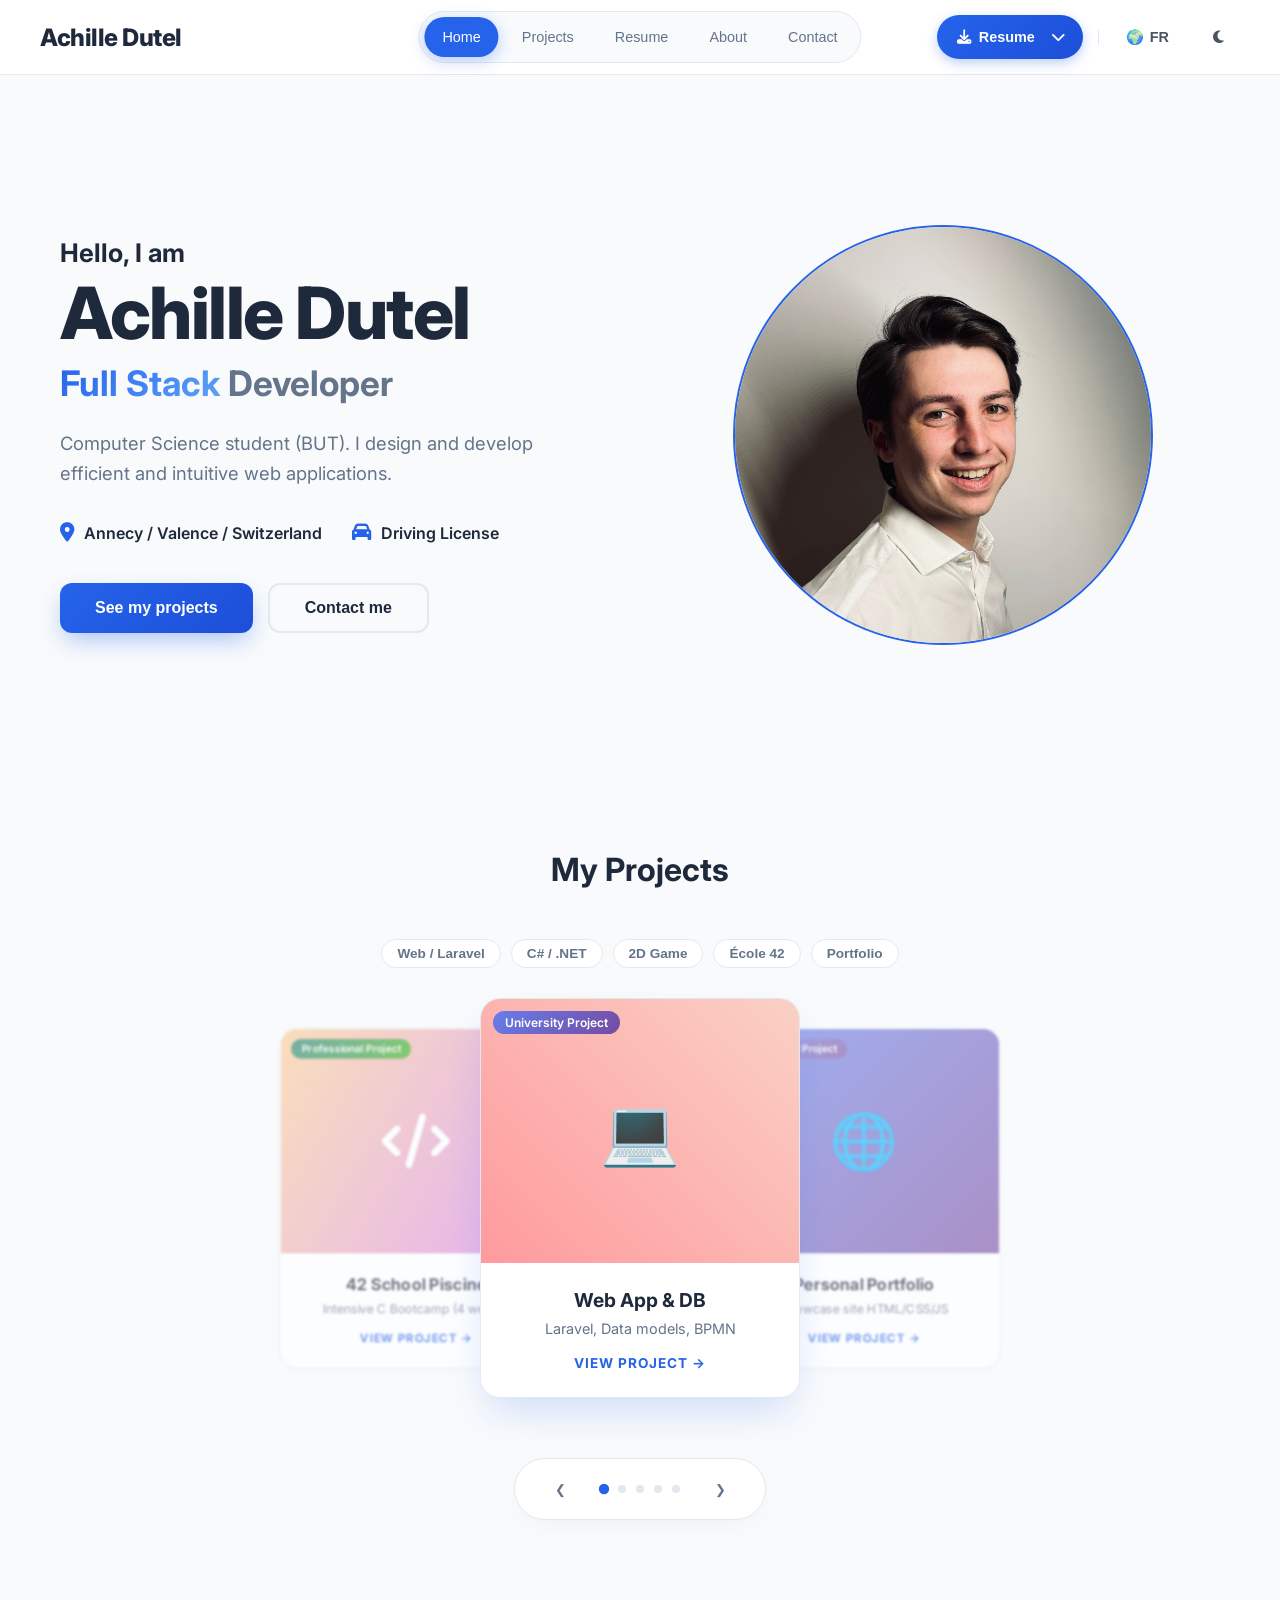
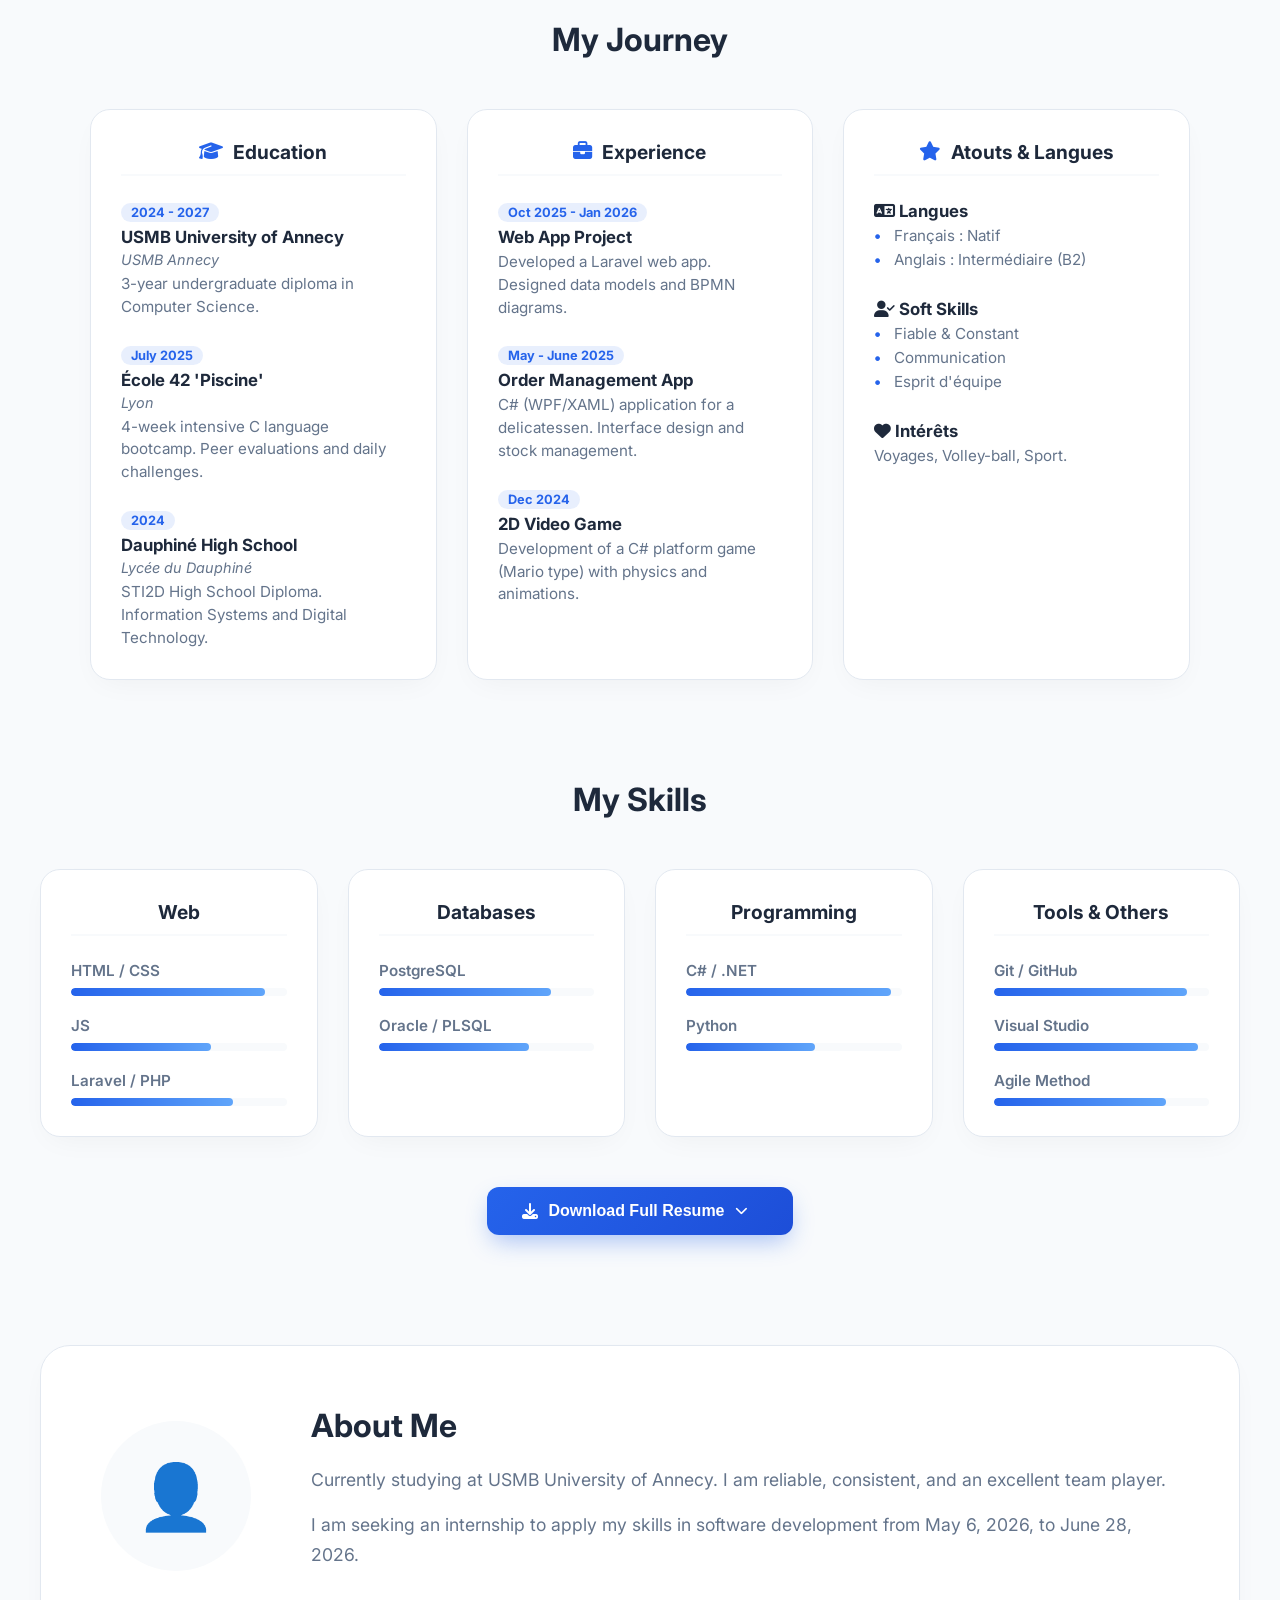
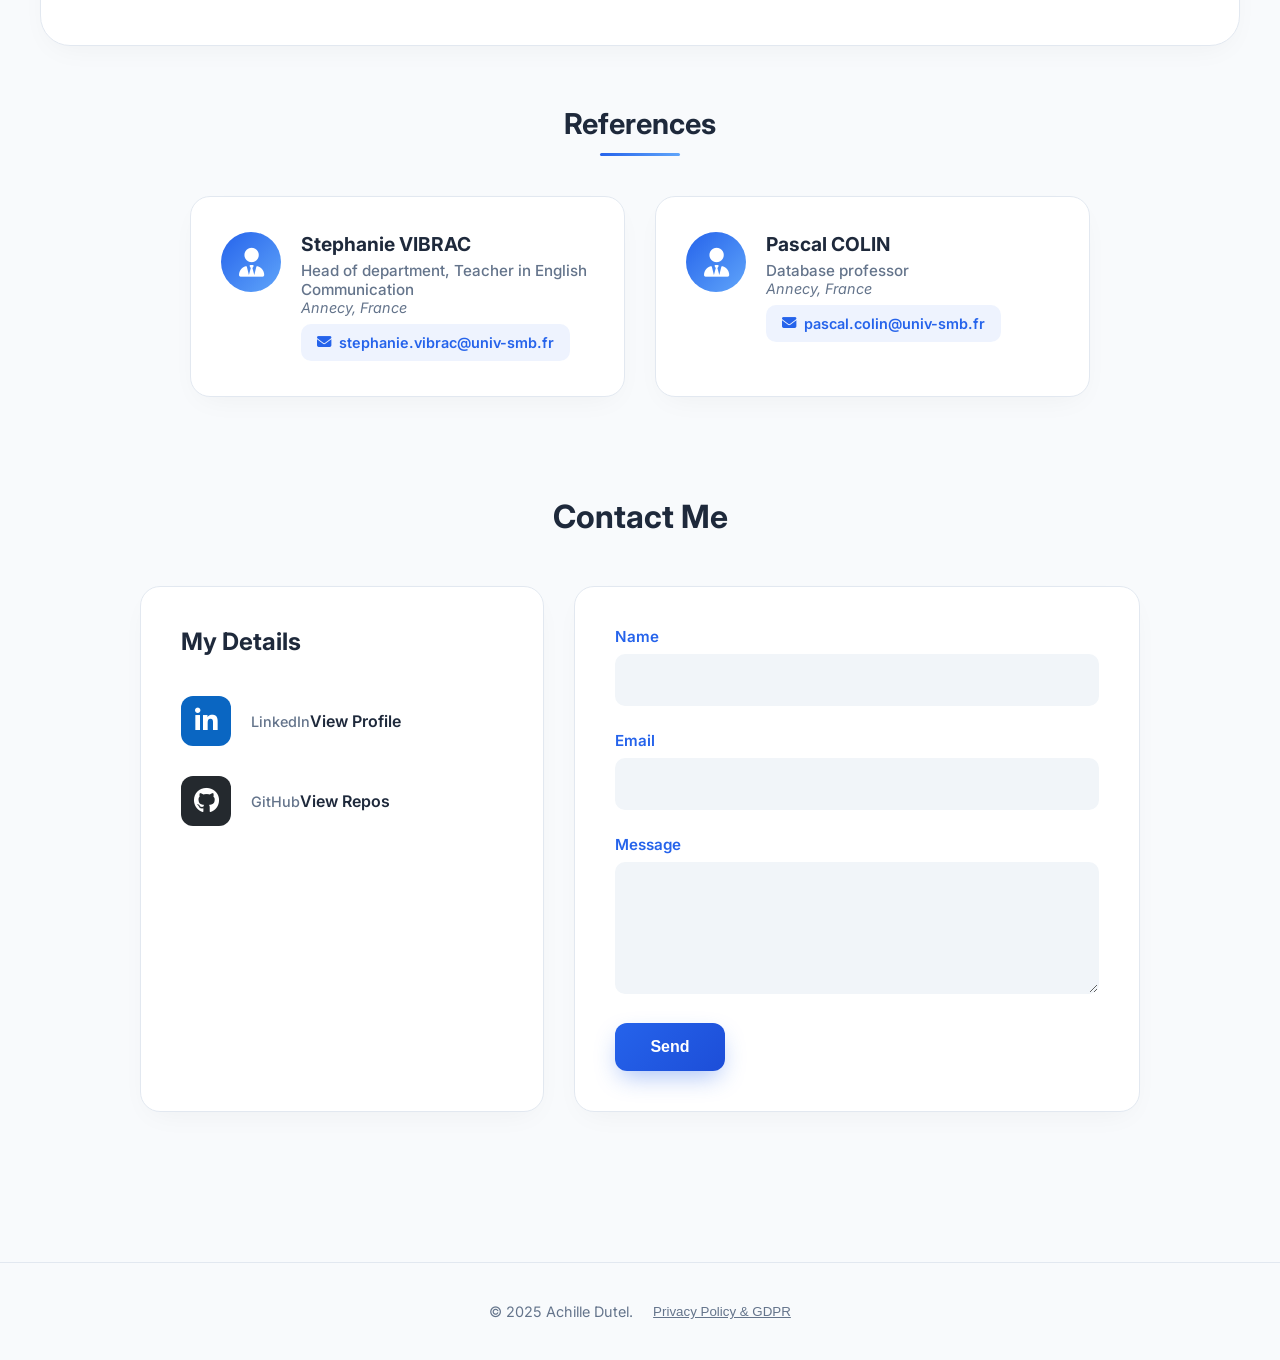
==== commit 062b38dd: "add translations for badge-type of projects" ====
--- a/index.html
+++ b/index.html
@@ -105,7 +105,7 @@
                 <div class="carousel-wrapper">
                     <div class="carousel-card active" data-keywords="web laravel php site bdd sql">
                         <a href="in-progress.html" class="card-link">
-                            <span class="project-badge-universitaire">Projet Universitaire</span>
+                            <span class="project-badge-universitaire txt-badge-uni">Projet Universitaire</span>
                             <div class="card-visual icon-bg-1">💻</div>
                             <div class="card-body">
                                 <h3 id="proj1-title">App Web & BDD</h3>
@@ -116,7 +116,7 @@
                     </div>
                     <div class="carousel-card next" data-keywords="portfolio web html css javascript responsive">
                         <a href="portfolio.html" class="card-link">
-                            <span class="project-badge-universitaire">Projet Personnel</span>
+                            <span class="project-badge-universitaire txt-badge-uni">Projet Universitaire</span>
                             <div class="card-visual icon-bg-5">🌐</div>
                             <div class="card-body">
                                 <h3 id="proj5-title">Portfolio Personnel</h3>
@@ -127,7 +127,7 @@
                     </div>
                     <div class="carousel-card next" data-keywords="c# .net wpf xaml logiciel gestion">
                         <a href="projet-traiteur.html" class="card-link">
-                            <span class="project-badge-universitaire">Projet Universitaire</span>
+                            <span class="project-badge-universitaire txt-badge-uni">Projet Universitaire</span>
                             <div class="card-visual icon-bg-2">🍖</div>
                             <div class="card-body">
                                 <h3 id="proj2-title">Gestion Commandes</h3>
@@ -138,7 +138,7 @@
                     </div>
                     <div class="carousel-card" data-keywords="jeu game unity c# 2d mario">
                         <a href="projet-jeu.html" class="card-link">
-                            <span class="project-badge-universitaire">Projet Universitaire</span>
+                            <span class="project-badge-universitaire txt-badge-uni">Projet Universitaire</span>
                             <div class="card-visual icon-bg-3">🎮</div>
                             <div class="card-body">
                                 <h3 id="proj3-title">Jeu Vidéo 2D</h3>
@@ -149,7 +149,7 @@
                     </div>
                     <div class="carousel-card prev" data-keywords="c ecole 42 algo piscine shell unix">
                         <a href="projet-42.html" class="card-link">
-                            <span class="project-badge-professionnel">Projet Professionnel</span>
+                            <span class="project-badge-professionnel txt-badge-pro">Projet Professionnel</span>
                             <div class="card-visual icon-bg-4"><i class="fas fa-code"></i></div>
                             <div class="card-body">
                                 <h3 id="proj4-title">Piscine École 42</h3>
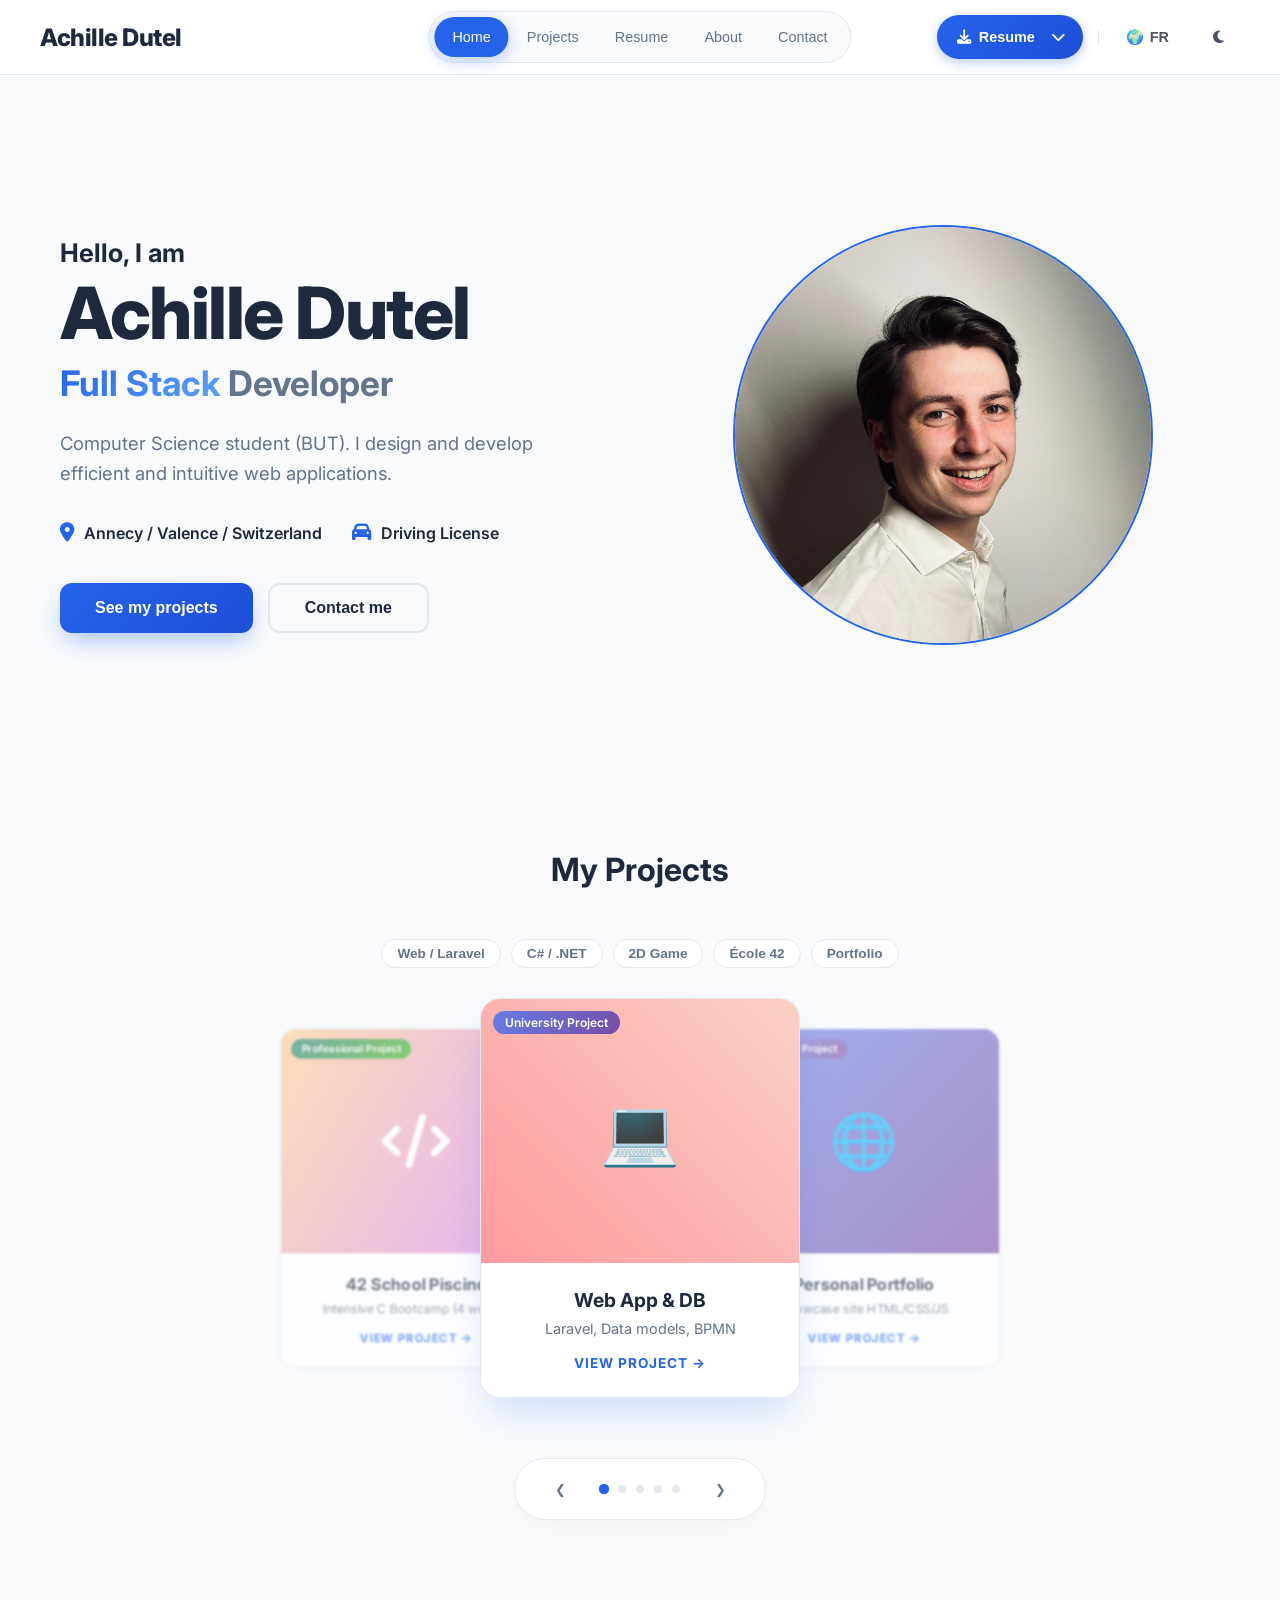
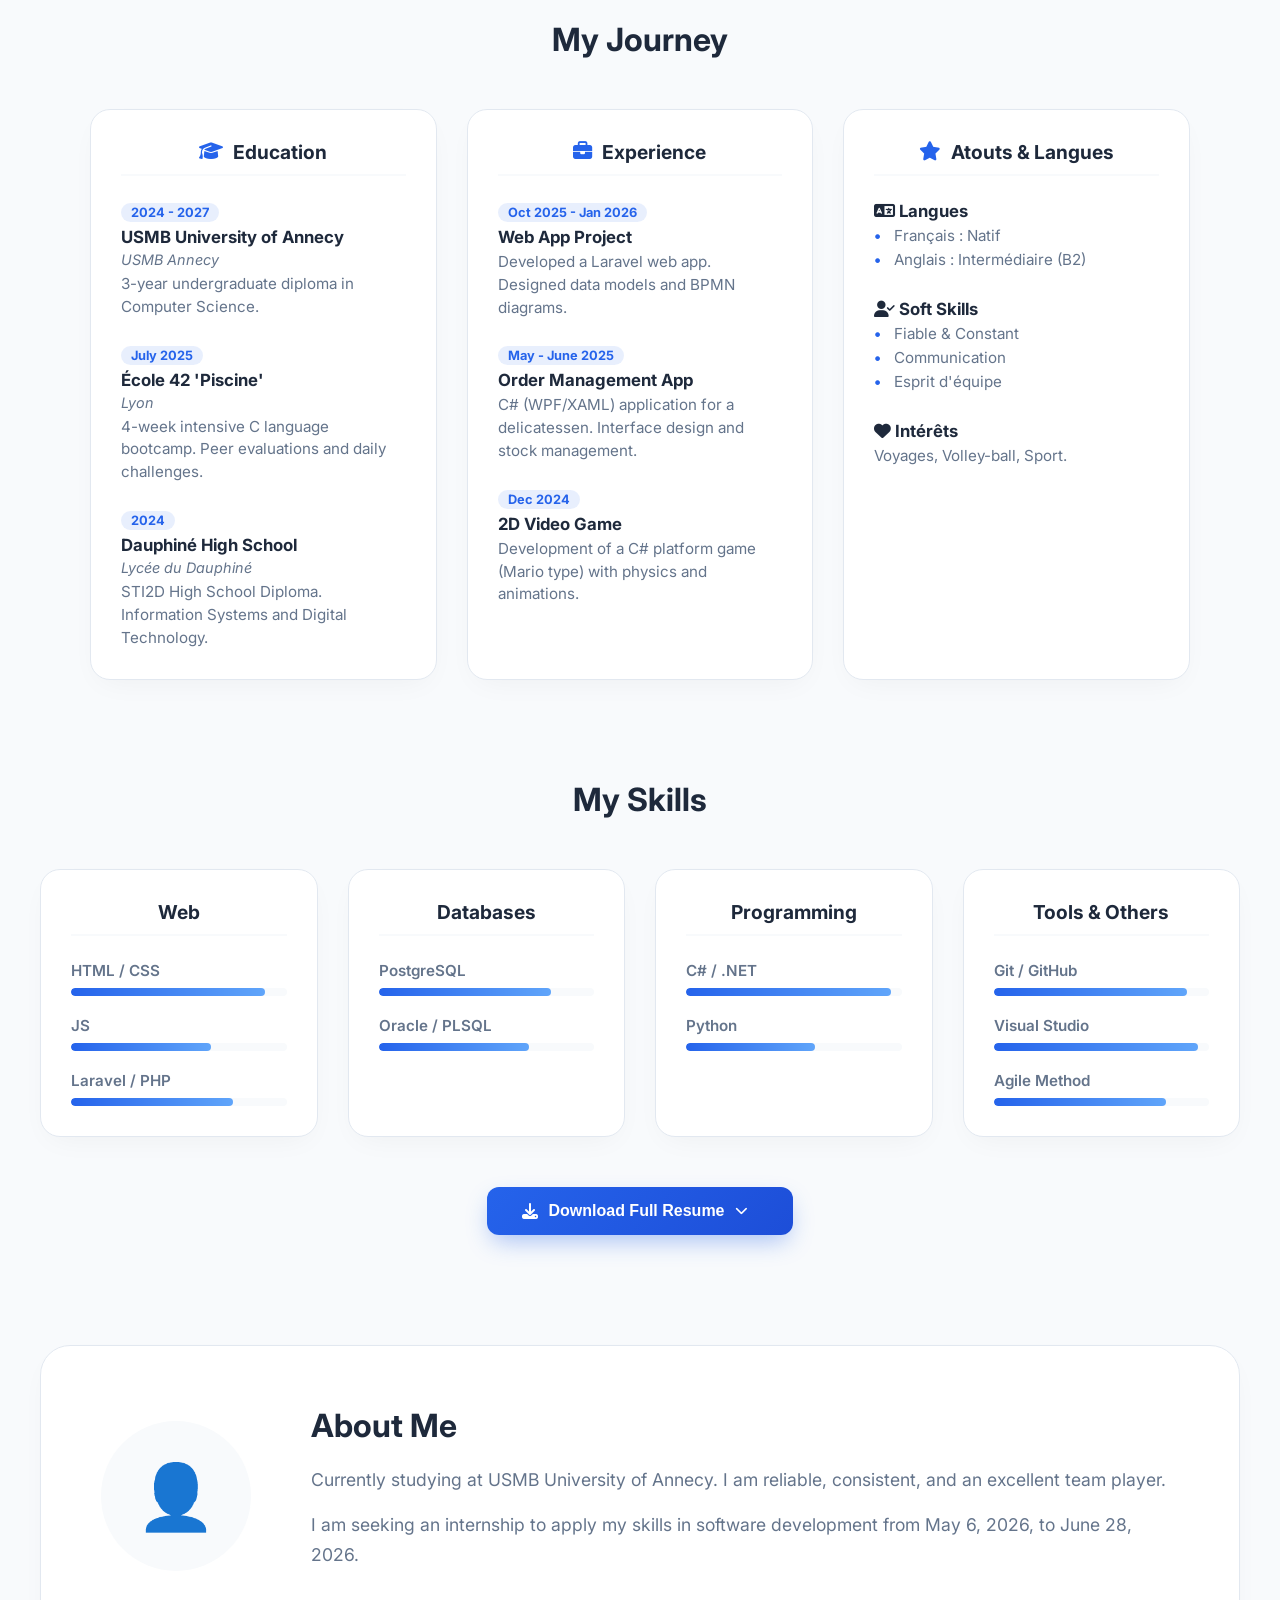
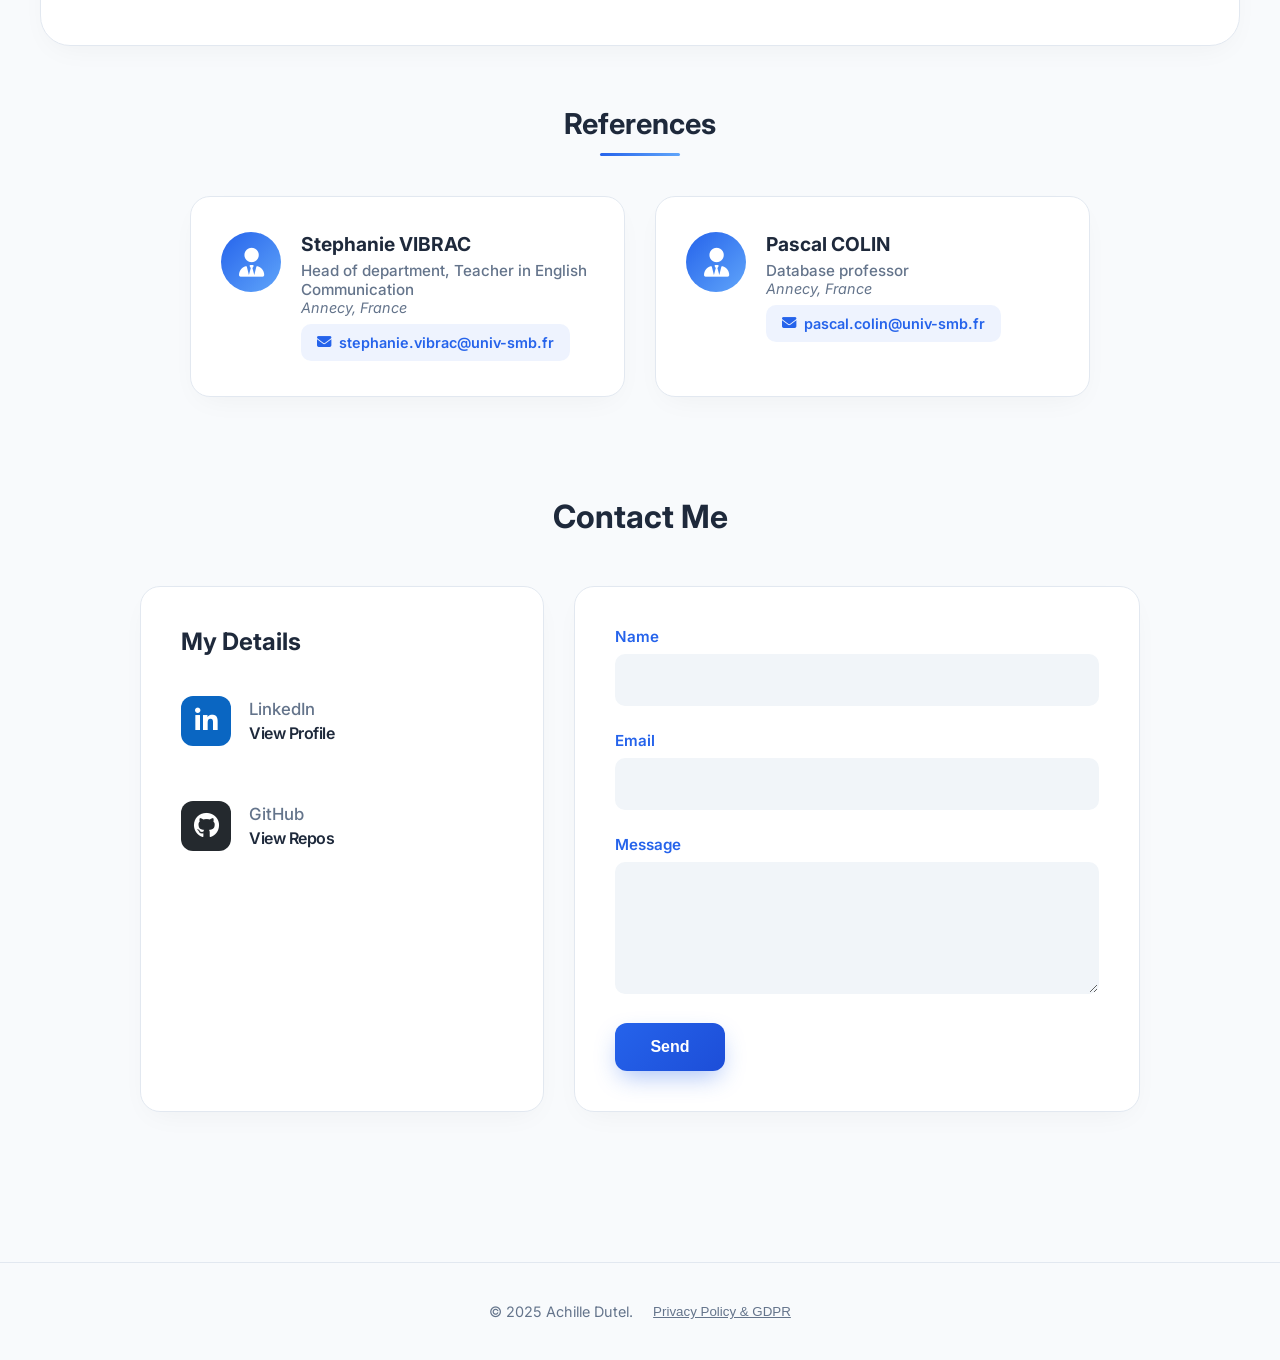
==== commit 3143a25c: "change english to french in the file" ====
--- a/index.html
+++ b/index.html
@@ -21,10 +21,10 @@
             <span class="brand-name">Achille Dutel</span>
         </div>
          <nav class="floating-nav">
-        <button class="nav-item active" onclick="scrollToSection('accueil')" id="nav-home">Home</button>
-        <button class="nav-item" onclick="scrollToSection('projets')" id="nav-projects">Projects</button>
-        <button class="nav-item" onclick="scrollToSection('resume')" id="nav-resume">Resume</button>
-        <button class="nav-item" onclick="scrollToSection('apropos')" id="nav-about">About</button>
+        <button class="nav-item active" onclick="scrollToSection('accueil')" id="nav-home">Accueil</button>
+        <button class="nav-item" onclick="scrollToSection('projets')" id="nav-projects">Projets</button>
+        <button class="nav-item" onclick="scrollToSection('resume')" id="nav-resume">Parcours</button>
+        <button class="nav-item" onclick="scrollToSection('apropos')" id="nav-about">À propos</button>
         <button class="nav-item" onclick="scrollToSection('contact')" id="nav-contact">Contact</button>
     </nav>
 
--- a/style.css
+++ b/style.css
@@ -146,7 +146,6 @@
     border-radius: 50px; 
     border: 1px solid var(--border-light);
     display: flex; 
-    gap: 5px; 
     z-index: 51; 
 }
 
@@ -435,14 +434,70 @@
 .contact-card { background: var(--card-bg); border-radius: 20px; padding: 40px; box-shadow: var(--shadow-soft); border: 1px solid var(--border-light); }
 .info-card { flex: 1; display: flex; flex-direction: column; gap: 30px; }
 .info-card h3 { font-size: 1.5rem; margin-bottom: 10px; color: var(--text-main); }
-.info-row { display: flex; align-items: center; gap: 20px; }
-.info-icon { width: 50px; height: 50px; border-radius: 12px; display: flex; align-items: center; justify-content: center; font-size: 1.6rem; color: white; flex-shrink: 0; }
-.brand-gmail { background-color: #ea4335; }
-.brand-linkedin { background-color: #0a66c2; }
+/* =========================================
+   STYLE CONTACT - UPDATE (Style Image)
+   ========================================= */
+
+.info-row {
+    display: flex;
+    align-items: center;
+    gap: 18px; /* Espace optimisé entre l'icône et le texte */
+    margin-bottom: 25px; /* Espace entre les lignes LinkedIn et GitHub */
+}
+
+/* 1. Les Icônes (Carrés arrondis plus grands) */
+.info-icon {
+    width: 50px;
+    height: 50px;
+    border-radius: 12px;
+    display: flex;
+    align-items: center;
+    justify-content: center;
+    font-size: 1.6rem;
+    flex-shrink: 0;
+    color: white;
+}
+
+/* Couleurs des marques */
+.brand-linkedin { background-color: #0a66c2; } 
 .brand-github { background-color: #24292e; }
-.info-text .label { font-size: 0.9rem; color: var(--text-muted); font-weight: 500; }
-.info-text .value { font-size: 1rem; color: var(--text-main); font-weight: 600; transition: 0.3s; }
-.info-text .value:hover { color: var(--primary-color); }
+
+/* Petit effet au survol */
+.info-row:hover .info-icon {
+    transform: scale(1.05);
+}
+
+/* 2. Le conteneur du texte */
+.info-text {
+    display: flex;
+    flex-direction: column;
+    justify-content: center;
+    line-height: 1.2; /* Rapproche les deux lignes de texte */
+}
+
+/* Ligne du HAUT ("LinkedIn", "GitHub") - Gris et léger */
+.info-text .label {
+    font-size: 1.05rem;    /* Taille lisible */
+    color: #64748b;        /* Gris moyen (Slate) comme sur l'image */
+    font-weight: 500;      /* Poids moyen */
+    margin-bottom: 4px;    /* Petit espace sous le titre */
+    display: block;
+}
+
+/* Ligne du BAS ("View Profile", "View Repos") - Sombre et Gras */
+.info-text .value {
+    font-size: 1rem;    /* Grand et impactant */
+    font-weight: 600;      /* Très gras (Bold) */
+    color: #1e293b;        /* Presque noir (Bleu nuit très foncé) */
+    text-decoration: none; /* Pas de soulignement */
+    letter-spacing: -0.5px; /* Resserrer légèrement les lettres */
+    transition: color 0.2s ease;
+}
+
+/* Changement de couleur discret au survol du lien */
+.info-text .value:hover {
+    color: var(--primary-color);
+}
 .form-card { flex: 1.5; }
 .form-group-block { margin-bottom: 25px; }
 .form-group-block label { display: block; margin-bottom: 8px; color: var(--primary-color); font-weight: 600; font-size: 0.95rem; }
@@ -632,7 +687,7 @@
     order: 3; /* En 3ème position */
     margin-top: 5px;
     justify-content: flex-start;
-    overflow-x: auto; /* Scroll horizontal si besoin */
+    overflow-x: hidden; /* Désactive le scroll horizontal, mettre si besoin de scroll */
     padding-bottom: 5px;
 }
     .floating-nav::-webkit-scrollbar { display: none; }
--- a/style.css
+++ b/style.css
@@ -146,7 +146,6 @@
     border-radius: 50px; 
     border: 1px solid var(--border-light);
     display: flex; 
-    gap: 5px; 
     z-index: 51; 
 }
 
@@ -435,14 +434,70 @@
 .contact-card { background: var(--card-bg); border-radius: 20px; padding: 40px; box-shadow: var(--shadow-soft); border: 1px solid var(--border-light); }
 .info-card { flex: 1; display: flex; flex-direction: column; gap: 30px; }
 .info-card h3 { font-size: 1.5rem; margin-bottom: 10px; color: var(--text-main); }
-.info-row { display: flex; align-items: center; gap: 20px; }
-.info-icon { width: 50px; height: 50px; border-radius: 12px; display: flex; align-items: center; justify-content: center; font-size: 1.6rem; color: white; flex-shrink: 0; }
-.brand-gmail { background-color: #ea4335; }
-.brand-linkedin { background-color: #0a66c2; }
+/* =========================================
+   STYLE CONTACT - UPDATE (Style Image)
+   ========================================= */
+
+.info-row {
+    display: flex;
+    align-items: center;
+    gap: 18px; /* Espace optimisé entre l'icône et le texte */
+    margin-bottom: 25px; /* Espace entre les lignes LinkedIn et GitHub */
+}
+
+/* 1. Les Icônes (Carrés arrondis plus grands) */
+.info-icon {
+    width: 50px;
+    height: 50px;
+    border-radius: 12px;
+    display: flex;
+    align-items: center;
+    justify-content: center;
+    font-size: 1.6rem;
+    flex-shrink: 0;
+    color: white;
+}
+
+/* Couleurs des marques */
+.brand-linkedin { background-color: #0a66c2; } 
 .brand-github { background-color: #24292e; }
-.info-text .label { font-size: 0.9rem; color: var(--text-muted); font-weight: 500; }
-.info-text .value { font-size: 1rem; color: var(--text-main); font-weight: 600; transition: 0.3s; }
-.info-text .value:hover { color: var(--primary-color); }
+
+/* Petit effet au survol */
+.info-row:hover .info-icon {
+    transform: scale(1.05);
+}
+
+/* 2. Le conteneur du texte */
+.info-text {
+    display: flex;
+    flex-direction: column;
+    justify-content: center;
+    line-height: 1.2; /* Rapproche les deux lignes de texte */
+}
+
+/* Ligne du HAUT ("LinkedIn", "GitHub") - Gris et léger */
+.info-text .label {
+    font-size: 1.05rem;    /* Taille lisible */
+    color: #64748b;        /* Gris moyen (Slate) comme sur l'image */
+    font-weight: 500;      /* Poids moyen */
+    margin-bottom: 4px;    /* Petit espace sous le titre */
+    display: block;
+}
+
+/* Ligne du BAS ("View Profile", "View Repos") - Sombre et Gras */
+.info-text .value {
+    font-size: 1rem;    /* Grand et impactant */
+    font-weight: 600;      /* Très gras (Bold) */
+    color: #1e293b;        /* Presque noir (Bleu nuit très foncé) */
+    text-decoration: none; /* Pas de soulignement */
+    letter-spacing: -0.5px; /* Resserrer légèrement les lettres */
+    transition: color 0.2s ease;
+}
+
+/* Changement de couleur discret au survol du lien */
+.info-text .value:hover {
+    color: var(--primary-color);
+}
 .form-card { flex: 1.5; }
 .form-group-block { margin-bottom: 25px; }
 .form-group-block label { display: block; margin-bottom: 8px; color: var(--primary-color); font-weight: 600; font-size: 0.95rem; }
@@ -632,7 +687,7 @@
     order: 3; /* En 3ème position */
     margin-top: 5px;
     justify-content: flex-start;
-    overflow-x: auto; /* Scroll horizontal si besoin */
+    overflow-x: hidden; /* Désactive le scroll horizontal, mettre si besoin de scroll */
     padding-bottom: 5px;
 }
     .floating-nav::-webkit-scrollbar { display: none; }
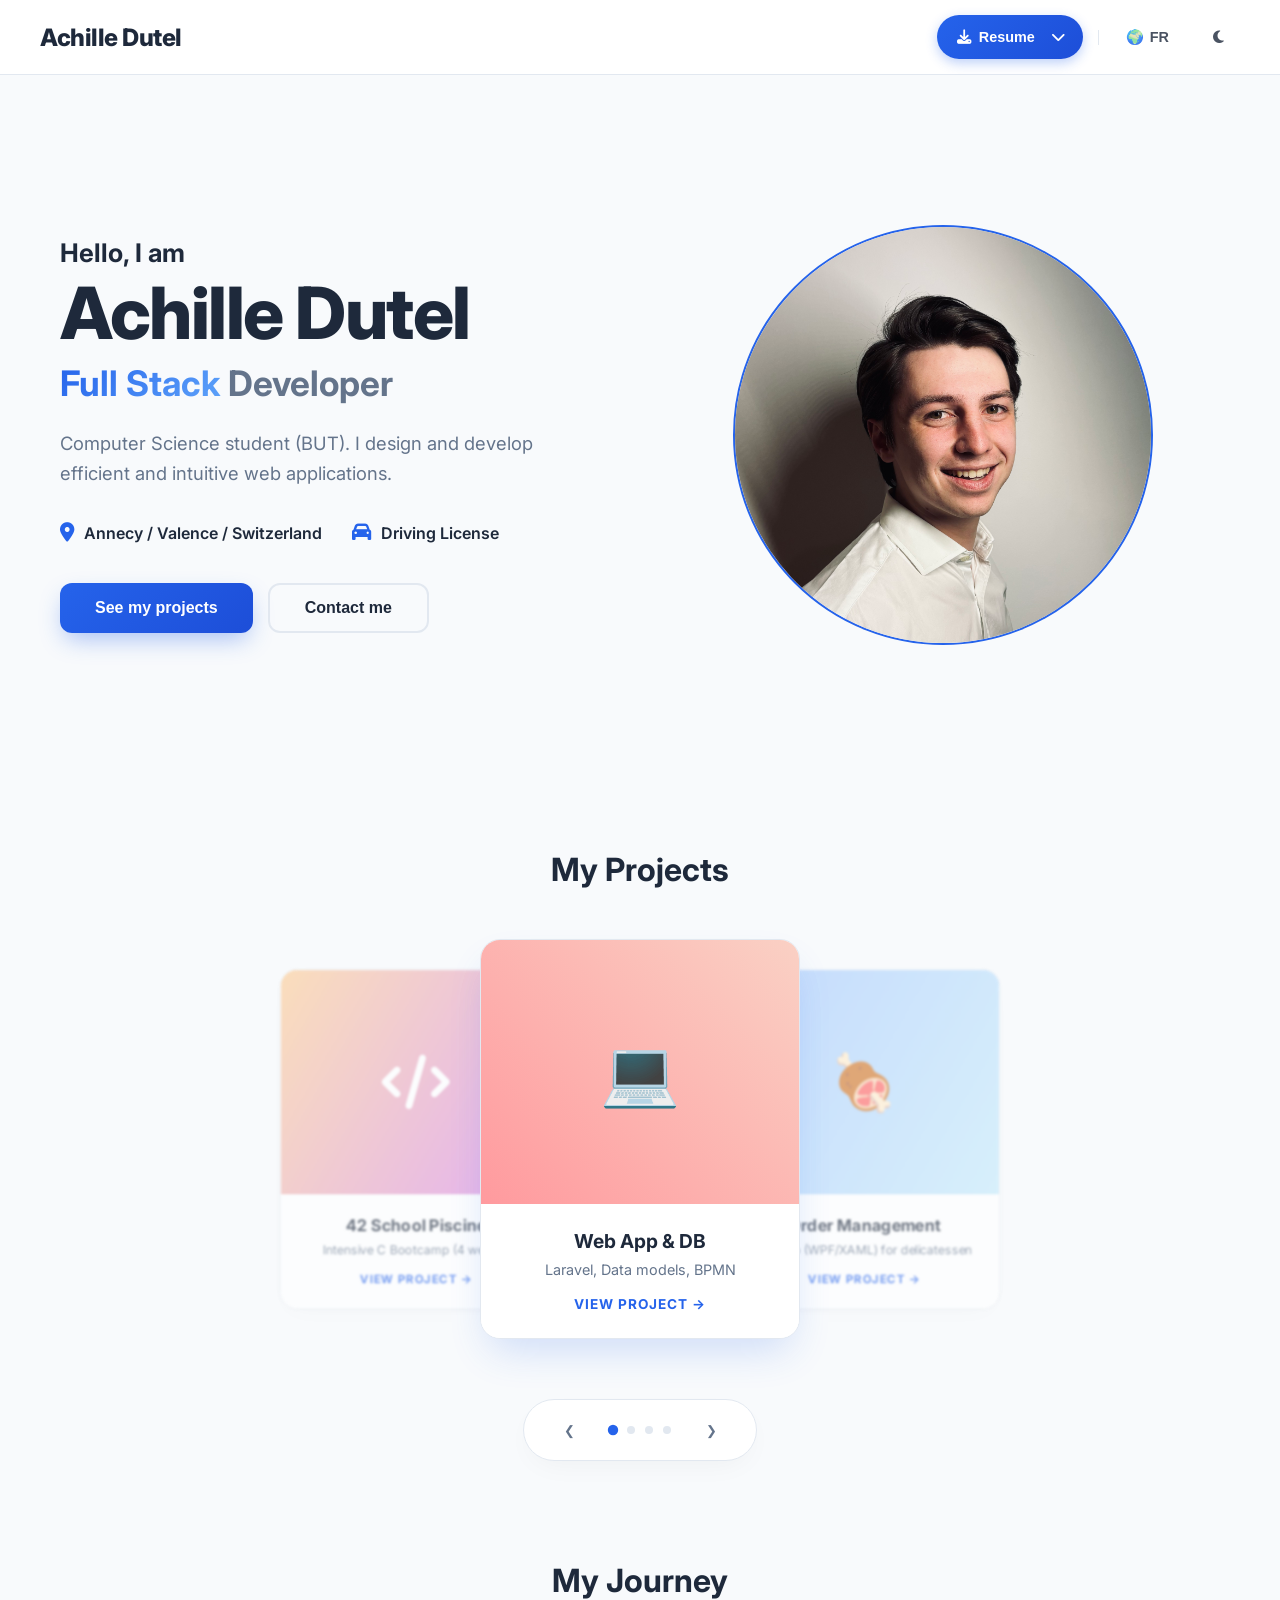
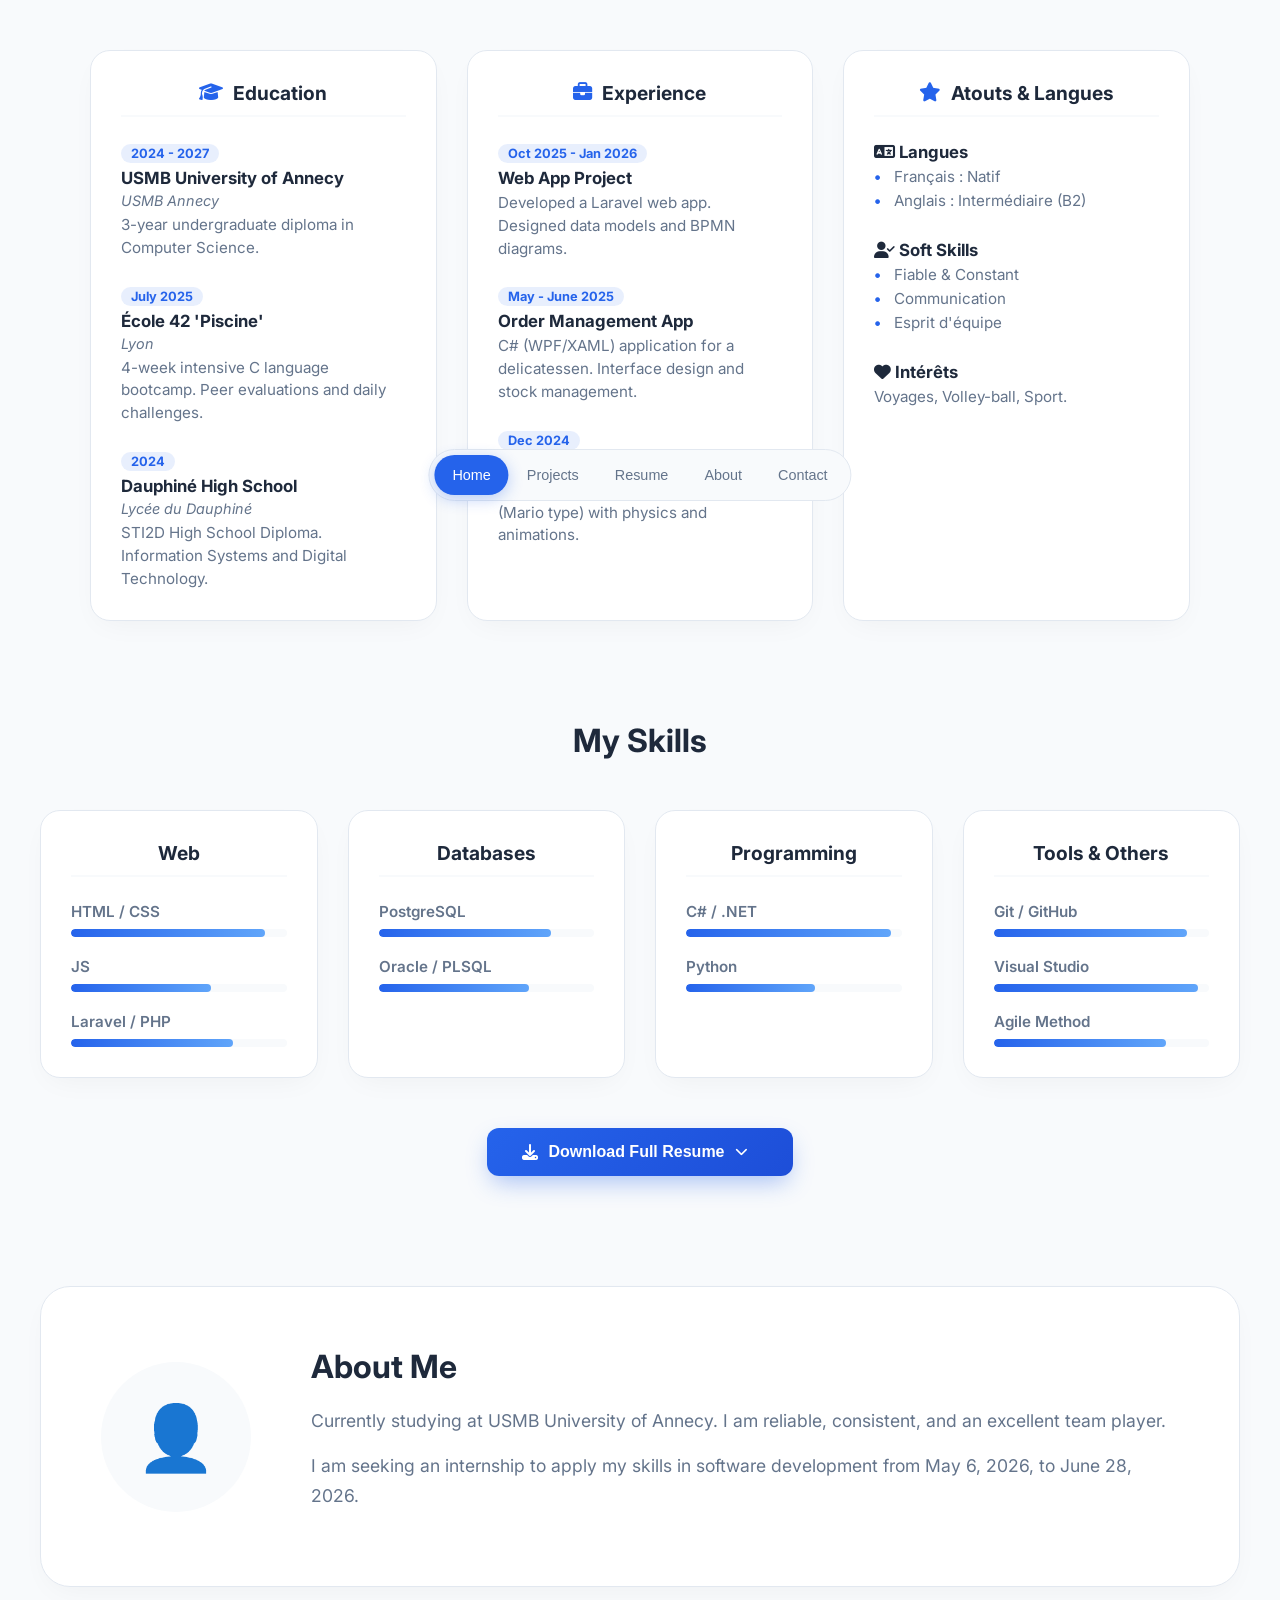
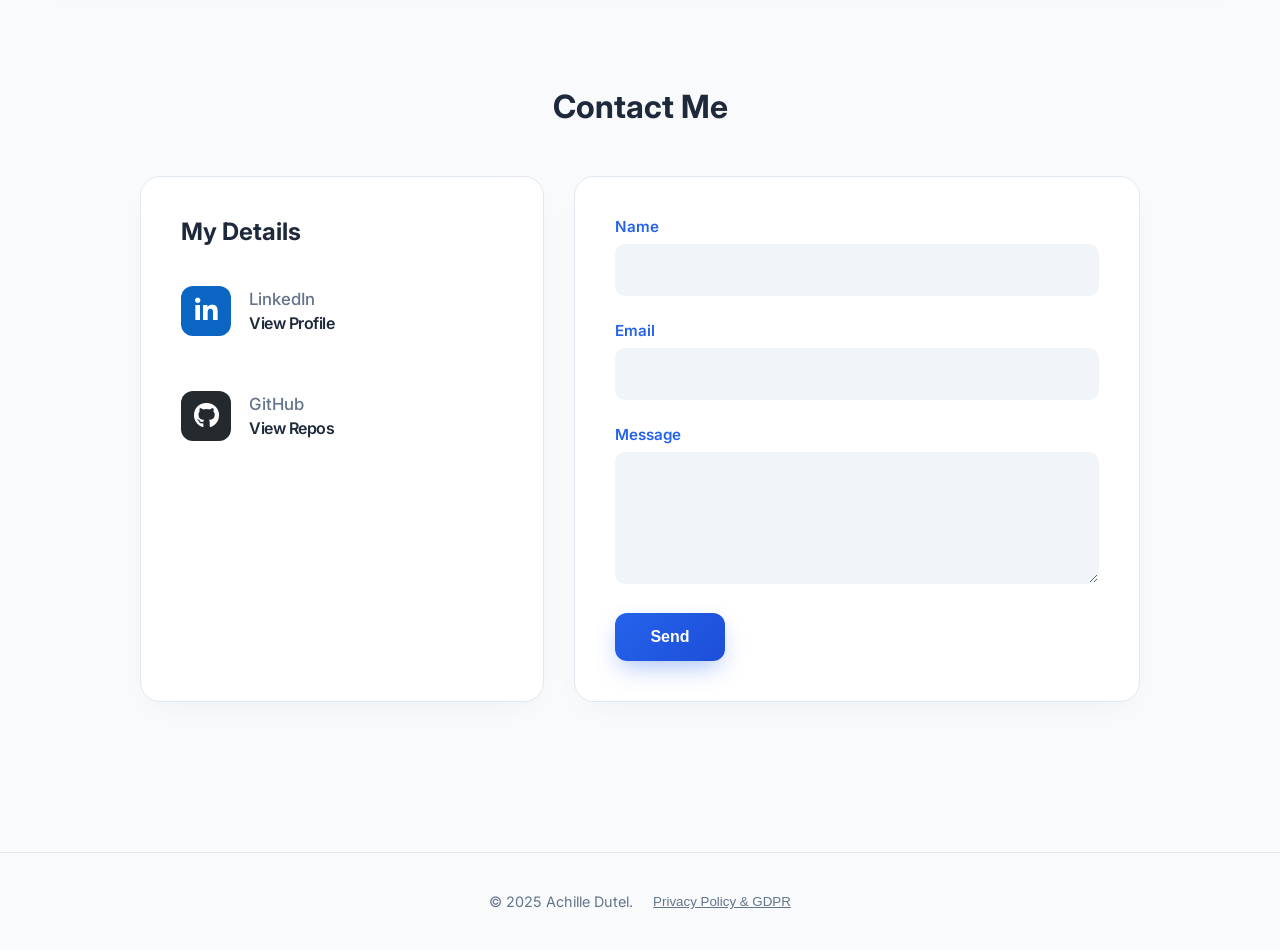
==== commit 6f167a05: "Update portfolio" ====
--- a/index.html
+++ b/index.html
@@ -4,6 +4,7 @@
     <meta charset="UTF-8">
     <meta name="viewport" content="width=device-width, initial-scale=1.0">
     <title>Achille Dutel - Portfolio</title>
+    <link rel="icon" type="image/svg+xml" href="data:image/svg+xml,%3Csvg xmlns='http://www.w3.org/2000/svg' viewBox='0 0 100 100'%3E%3Crect width='100' height='100' rx='20' fill='%236366f1'/%3E%3Ctext x='50' y='65' font-family='Inter,Arial,sans-serif' font-size='40' font-weight='bold' fill='white' text-anchor='middle'%3EAD%3C/text%3E%3C/svg%3E">
     <meta name="description" content="Portfolio d'Achille Dutel, étudiant en informatique et développeur Full Stack (C#, Laravel, Web). Découvrez mes projets et mon parcours.">
     <meta name="keywords" content="Achille Dutel, Portfolio, Développeur Web, Full Stack, C#, Laravel, Étudiant Informatique, Annecy">
     <meta name="author" content="Achille Dutel">
@@ -14,20 +15,12 @@
     <link rel="stylesheet" href="https://cdnjs.cloudflare.com/ajax/libs/font-awesome/6.5.1/css/all.min.css">
     <link href="https://fonts.googleapis.com/css2?family=Inter:wght@300;400;600;800&display=swap" rel="stylesheet">
 </head>
-<body>
+<body data-theme="dark">
 
     <header class="top-header">
         <div class="brand">
             <span class="brand-name">Achille Dutel</span>
         </div>
-         <nav class="floating-nav">
-        <button class="nav-item active" onclick="scrollToSection('accueil')" id="nav-home">Accueil</button>
-        <button class="nav-item" onclick="scrollToSection('projets')" id="nav-projects">Projets</button>
-        <button class="nav-item" onclick="scrollToSection('resume')" id="nav-resume">Parcours</button>
-        <button class="nav-item" onclick="scrollToSection('apropos')" id="nav-about">À propos</button>
-        <button class="nav-item" onclick="scrollToSection('contact')" id="nav-contact">Contact</button>
-    </nav>
-
         <div class="header-tools">
             
         <div class="cv-wrapper">
@@ -39,11 +32,11 @@
     
         <div class="cv-dropdown" id="cv-menu">
         <a href="CV_Achille_Dutel_FR.pdf" download="CV_Achille_Dutel_FR" class="cv-item">
-            <span class="flag"><img src="Images/Flag/france.png" alt="fr_flag"></span> FR
+            <span class="flag">🇫🇷</span> FR
         </a>
         
         <a href="CV_Achille_Dutel_ENG.pdf" download="CV_Achille_Dutel_ENG" class="cv-item">
-            <span class="flag"><img src="Images/Flag/royaume-uni.png" alt="gb_flag"></span> EN
+            <span class="flag">🇬🇧</span> EN
         </a>
         </div>
         </div>
@@ -61,7 +54,14 @@
         </div>
     </header>
 
-   
+    <nav class="floating-nav">
+        <button class="nav-item active" onclick="scrollToSection('accueil')" id="nav-home">Home</button>
+        <button class="nav-item" onclick="scrollToSection('projets')" id="nav-projects">Projects</button>
+        <button class="nav-item" onclick="scrollToSection('resume')" id="nav-resume">Resume</button>
+        <button class="nav-item" onclick="scrollToSection('apropos')" id="nav-about">About</button>
+        <button class="nav-item" onclick="scrollToSection('contact')" id="nav-contact">Contact</button>
+    </nav>
+
     <main class="main-content">
         
         <section id="accueil" class="view active">
@@ -92,20 +92,10 @@
 
         <section id="projets" class="view">
             <div class="section-header"><h2 id="title-projects">Mes Projets</h2></div>
-            <div class="carousel-controls">
-                <div class="filter-tags">
-                    <button class="tag-btn" onclick="findProject('web', this)">Web / Laravel</button>
-                    <button class="tag-btn" onclick="findProject('c#', this)">C# / .NET</button>
-                    <button class="tag-btn" onclick="findProject('jeu', this)">2D Game</button>
-                    <button class="tag-btn" onclick="findProject('42', this)">École 42</button>
-                    <button class="tag-btn" onclick="findProject('portfolio', this)">Portfolio</button>
-                </div>
-            </div>
             <div class="carousel-scene">
                 <div class="carousel-wrapper">
-                    <div class="carousel-card active" data-keywords="web laravel php site bdd sql">
+                    <div class="carousel-card active">
                         <a href="in-progress.html" class="card-link">
-                            <span class="project-badge-universitaire txt-badge-uni">Projet Universitaire</span>
                             <div class="card-visual icon-bg-1">💻</div>
                             <div class="card-body">
                                 <h3 id="proj1-title">App Web & BDD</h3>
@@ -114,20 +104,8 @@
                             </div>
                         </a>
                     </div>
-                    <div class="carousel-card next" data-keywords="portfolio web html css javascript responsive">
-                        <a href="portfolio.html" class="card-link">
-                            <span class="project-badge-universitaire txt-badge-uni">Projet Universitaire</span>
-                            <div class="card-visual icon-bg-5">🌐</div>
-                            <div class="card-body">
-                                <h3 id="proj5-title">Portfolio Personnel</h3>
-                                <p id="proj5-desc">Site vitrine responsive</p>
-                                <span class="link-text" id="link-view-5">Voir le projet &rarr;</span>
-                            </div>
-                        </a>
-                    </div>
-                    <div class="carousel-card next" data-keywords="c# .net wpf xaml logiciel gestion">
+                    <div class="carousel-card next">
                         <a href="projet-traiteur.html" class="card-link">
-                            <span class="project-badge-universitaire txt-badge-uni">Projet Universitaire</span>
                             <div class="card-visual icon-bg-2">🍖</div>
                             <div class="card-body">
                                 <h3 id="proj2-title">Gestion Commandes</h3>
@@ -136,9 +114,8 @@
                             </div>
                         </a>
                     </div>
-                    <div class="carousel-card" data-keywords="jeu game unity c# 2d mario">
+                    <div class="carousel-card">
                         <a href="projet-jeu.html" class="card-link">
-                            <span class="project-badge-universitaire txt-badge-uni">Projet Universitaire</span>
                             <div class="card-visual icon-bg-3">🎮</div>
                             <div class="card-body">
                                 <h3 id="proj3-title">Jeu Vidéo 2D</h3>
@@ -147,9 +124,8 @@
                             </div>
                         </a>
                     </div>
-                    <div class="carousel-card prev" data-keywords="c ecole 42 algo piscine shell unix">
+                    <div class="carousel-card prev">
                         <a href="projet-42.html" class="card-link">
-                            <span class="project-badge-professionnel txt-badge-pro">Projet Professionnel</span>
                             <div class="card-visual icon-bg-4"><i class="fas fa-code"></i></div>
                             <div class="card-body">
                                 <h3 id="proj4-title">Piscine École 42</h3>
@@ -162,7 +138,7 @@
                 <div class="carousel-navigation">
                     <button class="nav-arrow" onclick="moveCarousel(-1)">❮</button>
                     <div class="dots-container" id="dotsContainer">
-                        <span class="dot active"></span><span class="dot"></span><span class="dot"></span><span class="dot"></span><span class="dot"></span>
+                        <span class="dot active"></span><span class="dot"></span><span class="dot"></span><span class="dot"></span>
                     </div>
                     <button class="nav-arrow" onclick="moveCarousel(1)">❯</button>
                 </div>
@@ -293,10 +269,10 @@
 
                     <div class="cv-dropdown" id="cv-menu-bottom">
                         <a href="CV_Achille_DUTEL_FR.pdf" download class="cv-item">
-                            <span class="flag"><img src="Images/Flag/france.png" alt="fr_flag"></span> Français
+                            <span class="flag">🇫🇷</span> Français
                         </a>
                         <a href="CV_Achille_DUTEL_ENG.pdf" download class="cv-item">
-                            <span class="flag"><img src="Images/Flag/royaume-uni.png" alt="gb_flag"></span> English
+                            <span class="flag">🇬🇧</span> English
                         </a>
                     </div>
                 </div>
@@ -312,40 +288,6 @@
                     <h2 id="title-about">À propos de moi</h2>
                     <p id="about-p1">Actuellement étudiant à l'Université USMB d'Annecy. Je suis fiable, constant et doté d'un excellent esprit d'équipe.</p>
                     <p id="about-p2">Je recherche un stage du 6 mai au 28 juin 2026 pour appliquer mes compétences en développement logiciel et innover.</p>
-                </div>
-            </div>
-            
-            <!-- References Section -->
-            <div class="references-section">
-                <h3 id="title-references">Références</h3>
-                <div class="references-grid">
-                    <div class="reference-card">
-                        <div class="reference-icon">
-                            <i class="fas fa-user-tie"></i>
-                        </div>
-                        <div class="reference-content">
-                            <h4 id="ref1-name">Stephanie VIBRAC</h4>
-                            <p class="reference-position" id="ref1-position">Responsable de département, Enseignante en Communication Anglaise</p>
-                            <p class="reference-location" id="ref1-location">Annecy, France</p>
-                            <a href="mailto:stephanie.vibrac@univ-smb.fr" class="reference-email">
-                                <i class="fas fa-envelope"></i> stephanie.vibrac@univ-smb.fr
-                            </a>
-                        </div>
-                    </div>
-                    
-                    <div class="reference-card">
-                        <div class="reference-icon">
-                            <i class="fas fa-user-tie"></i>
-                        </div>
-                        <div class="reference-content">
-                            <h4 id="ref2-name">Pascal COLIN</h4>
-                            <p class="reference-position" id="ref2-position">Professeur Base de données</p>
-                            <p class="reference-location" id="ref2-location">Annecy, France</p>
-                            <a href="mailto:pascal.colin@univ-smb.fr" class="reference-email">
-                                <i class="fas fa-envelope"></i> pascal.colin@univ-smb.fr
-                            </a>
-                        </div>
-                    </div>
                 </div>
             </div>
         </section>
--- a/style.css
+++ b/style.css
@@ -498,6 +498,20 @@
 .info-text .value:hover {
     color: var(--primary-color);
 }
+[data-theme="dark"] .info-text .label {
+    color: #cbd5e1; /* Gris très clair (presque blanc) */
+}
+
+/* Quand le thème est sombre, on change la couleur du titre (Voir mon profil...) */
+[data-theme="dark"] .info-text .value {
+    color: #ffffff; /* Blanc pur pour une lisibilité maximale */
+}
+
+/* On s'assure que le survol reste visible */
+[data-theme="dark"] .info-text .value:hover {
+    color: var(--primary-color); /* Reprend le bleu du thème au survol */
+}
+
 .form-card { flex: 1.5; }
 .form-group-block { margin-bottom: 25px; }
 .form-group-block label { display: block; margin-bottom: 8px; color: var(--primary-color); font-weight: 600; font-size: 0.95rem; }
--- a/style.css
+++ b/style.css
@@ -498,6 +498,20 @@
 .info-text .value:hover {
     color: var(--primary-color);
 }
+[data-theme="dark"] .info-text .label {
+    color: #cbd5e1; /* Gris très clair (presque blanc) */
+}
+
+/* Quand le thème est sombre, on change la couleur du titre (Voir mon profil...) */
+[data-theme="dark"] .info-text .value {
+    color: #ffffff; /* Blanc pur pour une lisibilité maximale */
+}
+
+/* On s'assure que le survol reste visible */
+[data-theme="dark"] .info-text .value:hover {
+    color: var(--primary-color); /* Reprend le bleu du thème au survol */
+}
+
 .form-card { flex: 1.5; }
 .form-group-block { margin-bottom: 25px; }
 .form-group-block label { display: block; margin-bottom: 8px; color: var(--primary-color); font-weight: 600; font-size: 0.95rem; }
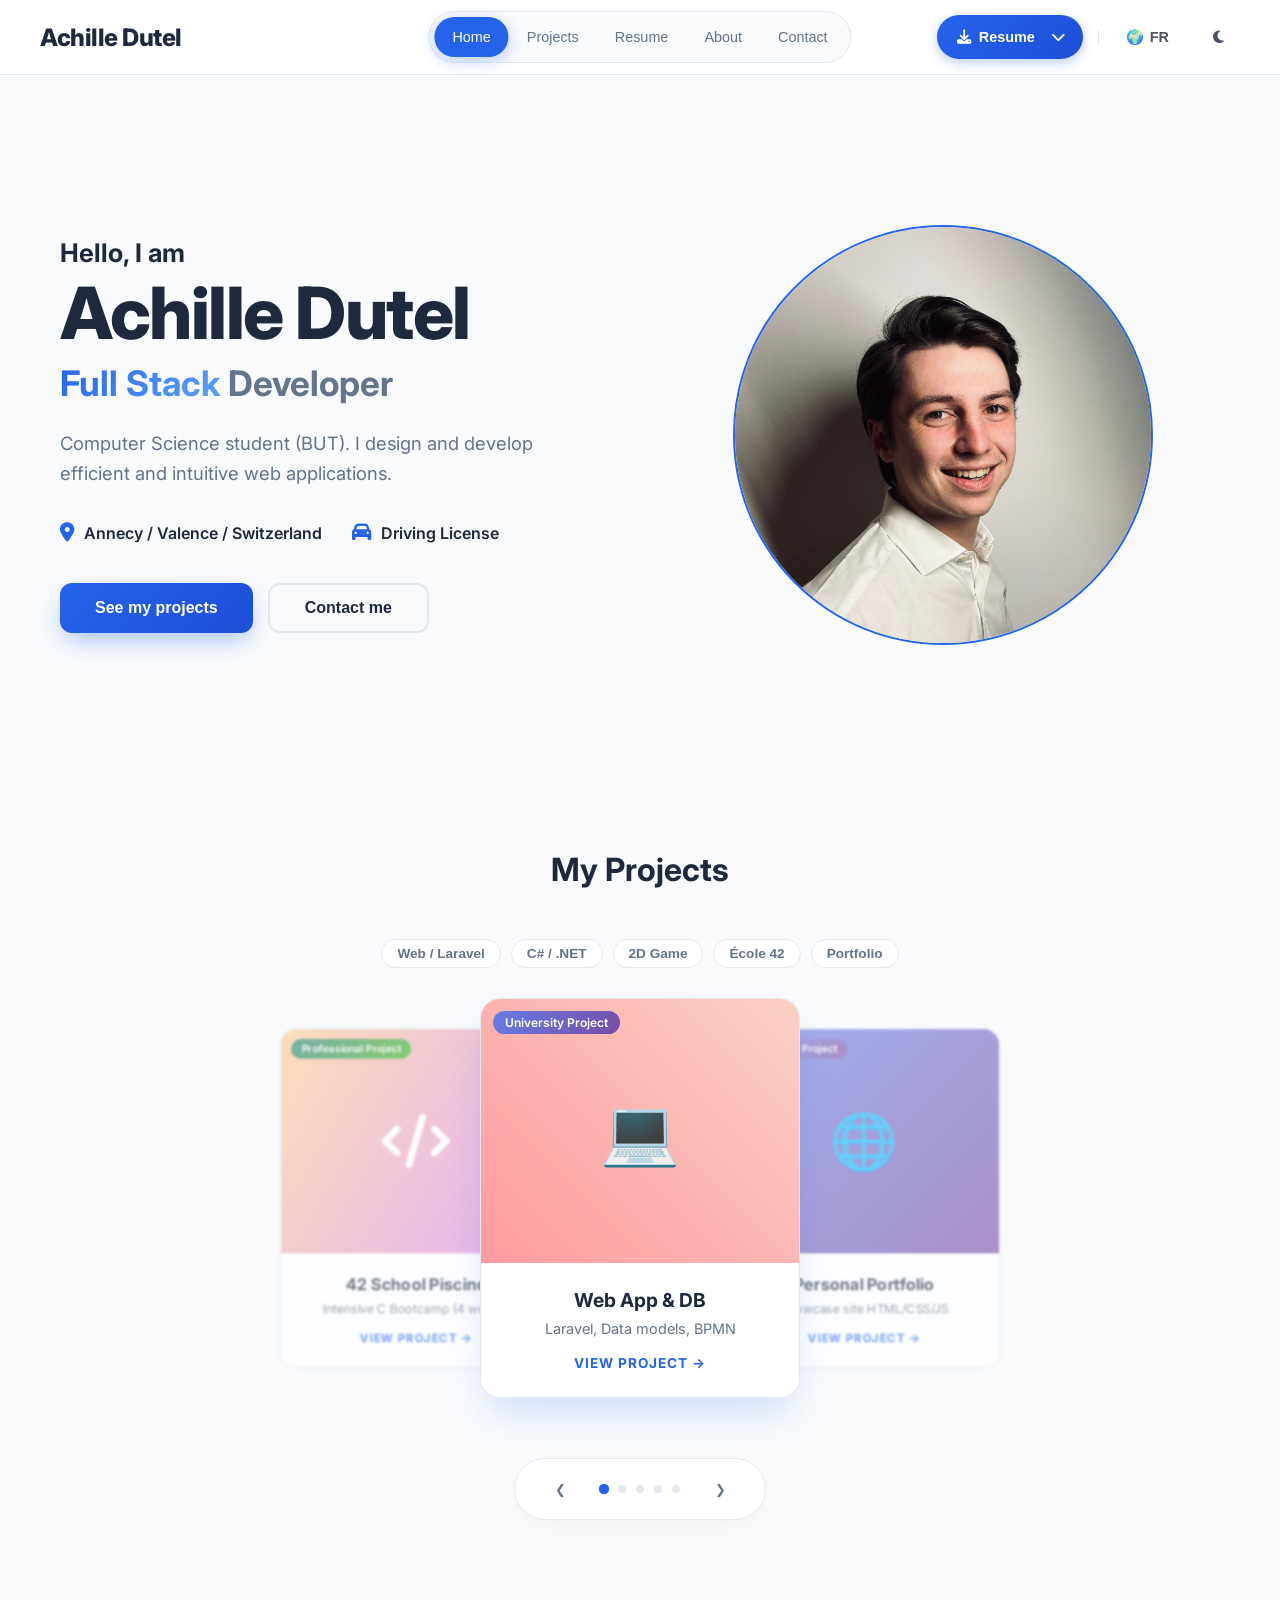
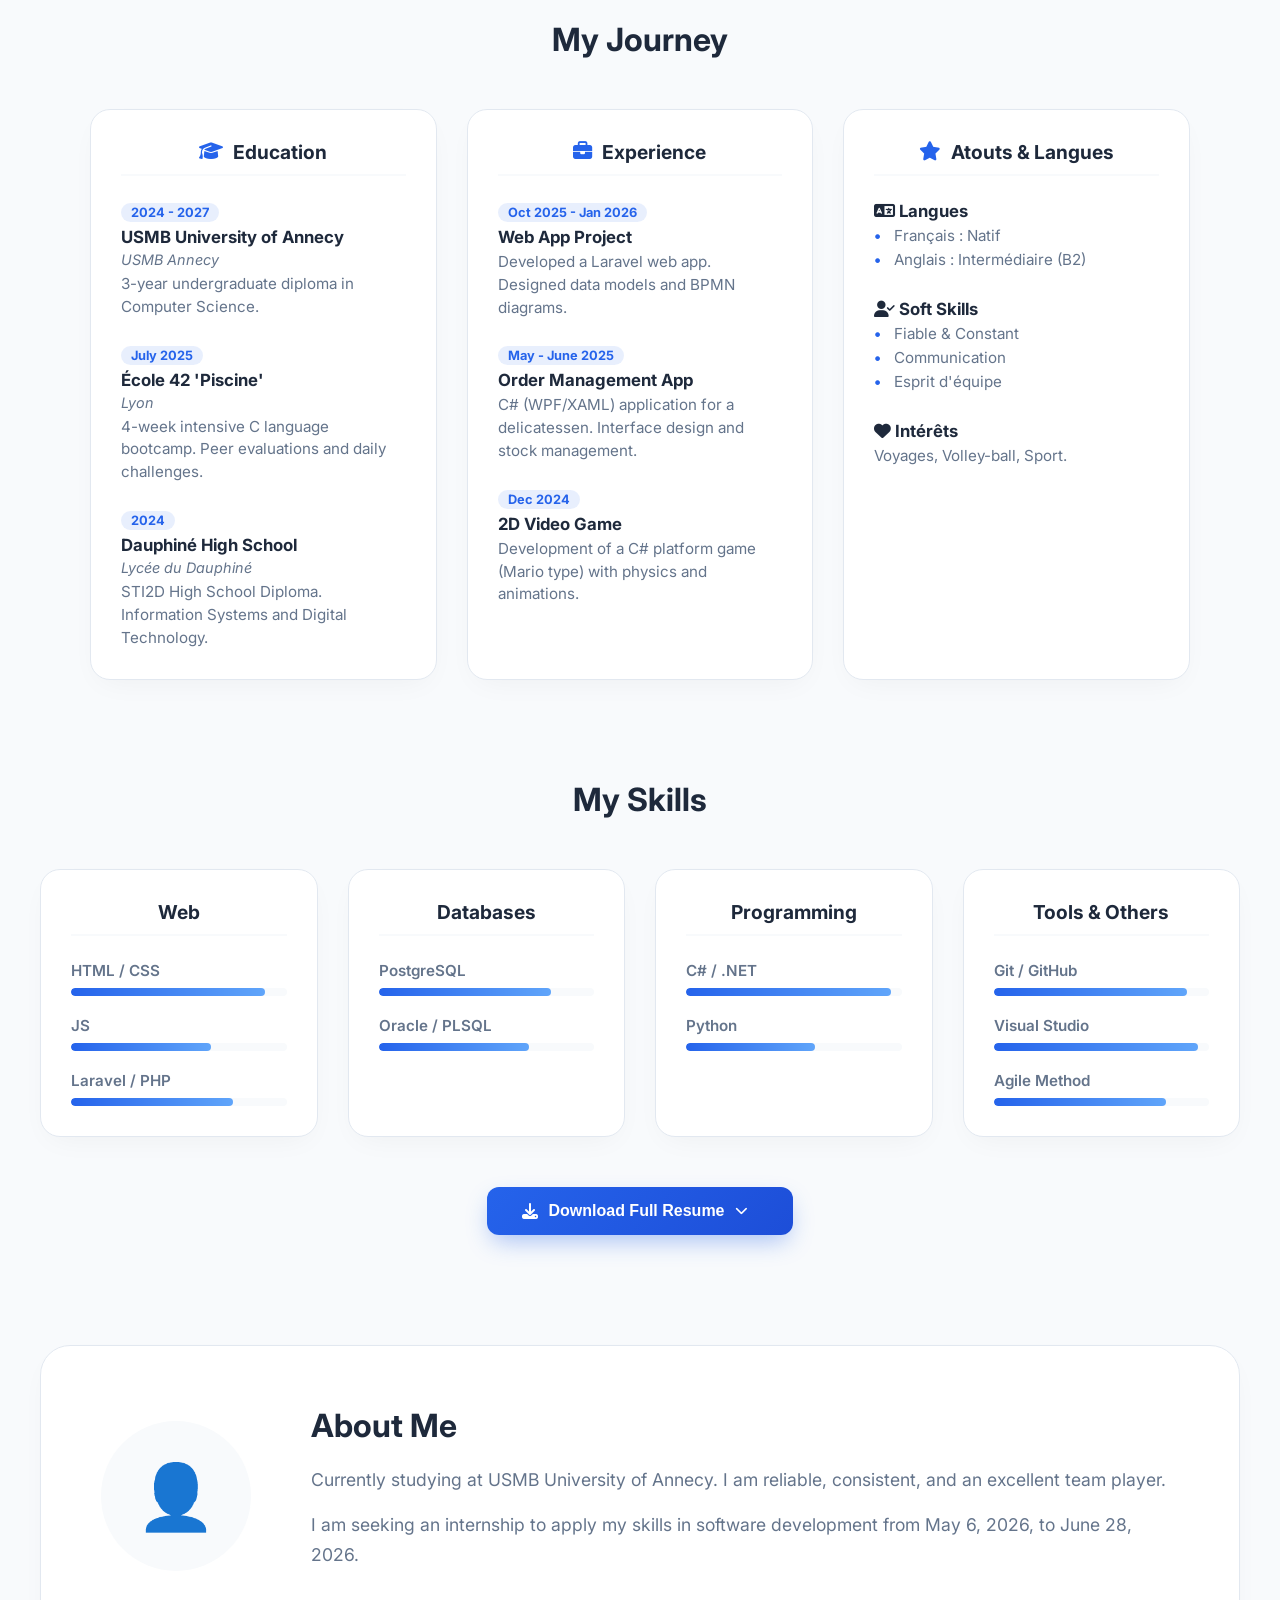
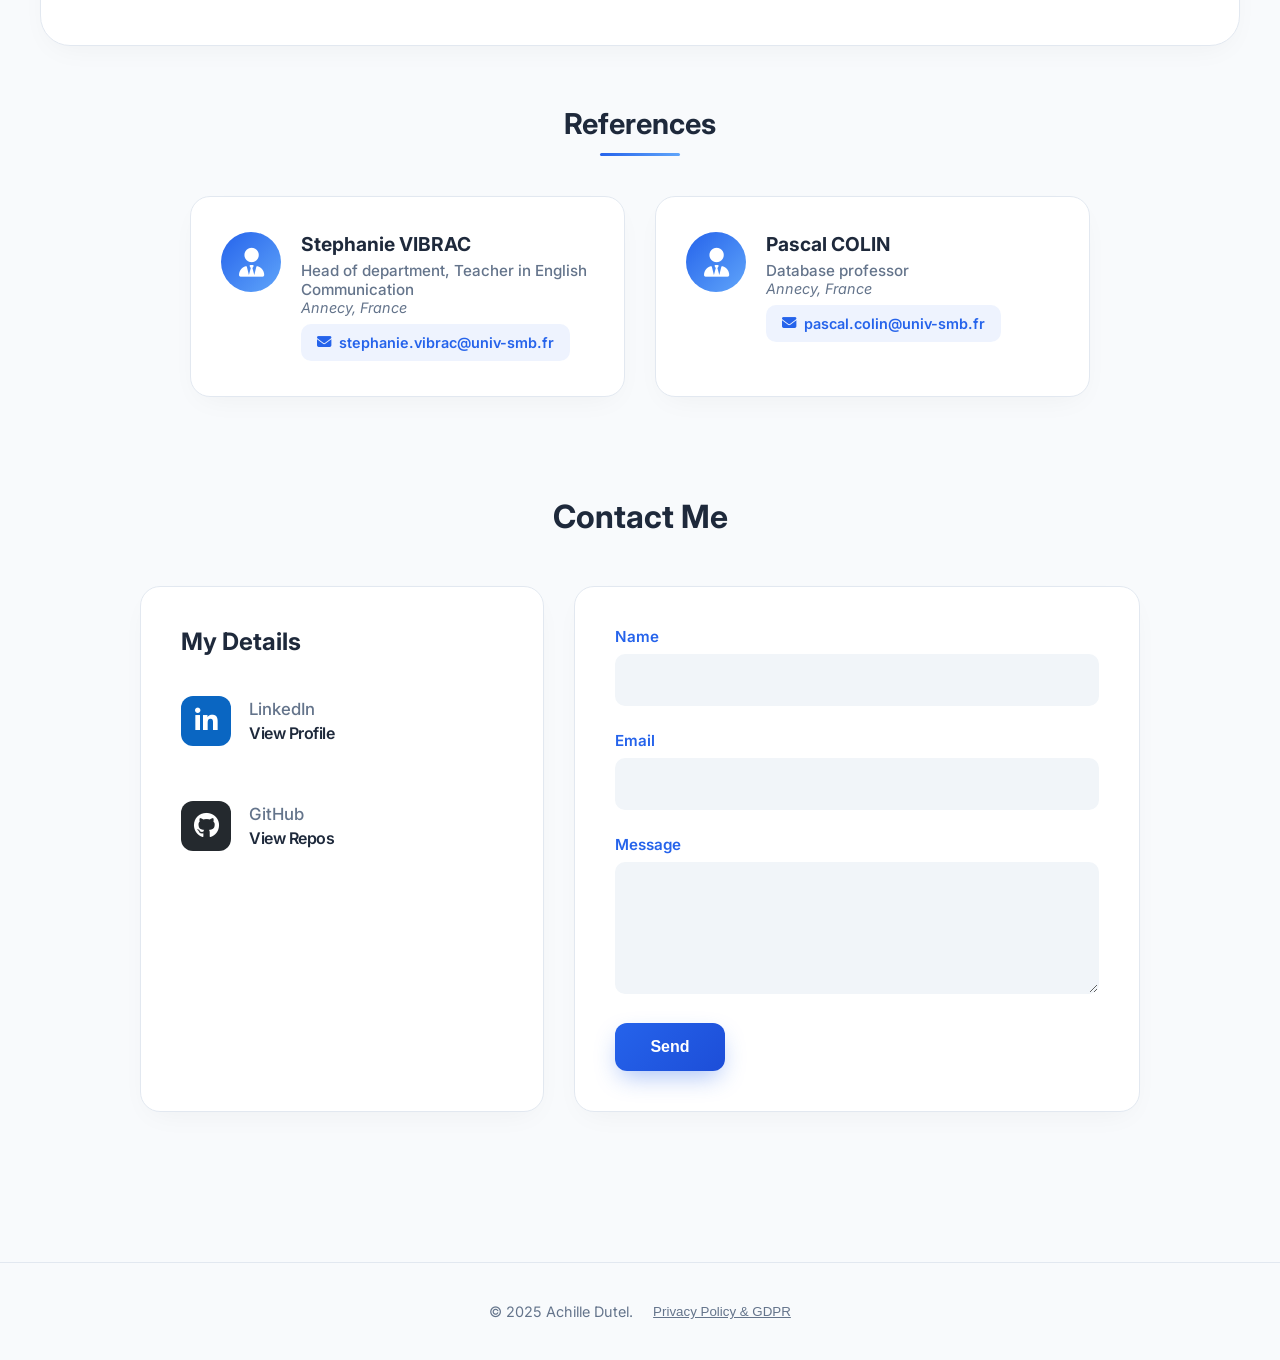
==== commit 51c49463: "Resolve merge conflicts - keep project page version" ====
--- a/index.html
+++ b/index.html
@@ -15,12 +15,20 @@
     <link rel="stylesheet" href="https://cdnjs.cloudflare.com/ajax/libs/font-awesome/6.5.1/css/all.min.css">
     <link href="https://fonts.googleapis.com/css2?family=Inter:wght@300;400;600;800&display=swap" rel="stylesheet">
 </head>
-<body data-theme="dark">
+<body>
 
     <header class="top-header">
         <div class="brand">
             <span class="brand-name">Achille Dutel</span>
         </div>
+         <nav class="floating-nav">
+        <button class="nav-item active" onclick="scrollToSection('accueil')" id="nav-home">Accueil</button>
+        <button class="nav-item" onclick="scrollToSection('projets')" id="nav-projects">Projets</button>
+        <button class="nav-item" onclick="scrollToSection('resume')" id="nav-resume">Parcours</button>
+        <button class="nav-item" onclick="scrollToSection('apropos')" id="nav-about">À propos</button>
+        <button class="nav-item" onclick="scrollToSection('contact')" id="nav-contact">Contact</button>
+    </nav>
+
         <div class="header-tools">
             
         <div class="cv-wrapper">
@@ -31,12 +39,12 @@
         </button>
     
         <div class="cv-dropdown" id="cv-menu">
-        <a href="CV_Achille_Dutel_FR.pdf" download="CV_Achille_Dutel_FR" class="cv-item">
-            <span class="flag">🇫🇷</span> FR
+        <a href="CV_Achille_DUTEL_FR.pdf" download="CV_Achille_DUTEL_FR" class="cv-item">
+            <span class="flag"><img src="Images/Flag/france.png" alt="fr_flag"></span> FR
         </a>
         
-        <a href="CV_Achille_Dutel_ENG.pdf" download="CV_Achille_Dutel_ENG" class="cv-item">
-            <span class="flag">🇬🇧</span> EN
+        <a href="CV_Achille_DUTEL_ENG.pdf" download="CV_Achille_DUTEL_ENG" class="cv-item">
+            <span class="flag"><img src="Images/Flag/royaume-uni.png" alt="gb_flag"></span> EN
         </a>
         </div>
         </div>
@@ -54,14 +62,7 @@
         </div>
     </header>
 
-    <nav class="floating-nav">
-        <button class="nav-item active" onclick="scrollToSection('accueil')" id="nav-home">Home</button>
-        <button class="nav-item" onclick="scrollToSection('projets')" id="nav-projects">Projects</button>
-        <button class="nav-item" onclick="scrollToSection('resume')" id="nav-resume">Resume</button>
-        <button class="nav-item" onclick="scrollToSection('apropos')" id="nav-about">About</button>
-        <button class="nav-item" onclick="scrollToSection('contact')" id="nav-contact">Contact</button>
-    </nav>
-
+   
     <main class="main-content">
         
         <section id="accueil" class="view active">
@@ -92,10 +93,20 @@
 
         <section id="projets" class="view">
             <div class="section-header"><h2 id="title-projects">Mes Projets</h2></div>
+            <div class="carousel-controls">
+                <div class="filter-tags">
+                    <button class="tag-btn" onclick="findProject('web', this)">Web / Laravel</button>
+                    <button class="tag-btn" onclick="findProject('c#', this)">C# / .NET</button>
+                    <button class="tag-btn" onclick="findProject('jeu', this)">2D Game</button>
+                    <button class="tag-btn" onclick="findProject('42', this)">École 42</button>
+                    <button class="tag-btn" onclick="findProject('portfolio', this)">Portfolio</button>
+                </div>
+            </div>
             <div class="carousel-scene">
                 <div class="carousel-wrapper">
-                    <div class="carousel-card active">
+                    <div class="carousel-card active" data-keywords="web laravel php site bdd sql">
                         <a href="in-progress.html" class="card-link">
+                            <span class="project-badge-universitaire txt-badge-uni">Projet Universitaire</span>
                             <div class="card-visual icon-bg-1">💻</div>
                             <div class="card-body">
                                 <h3 id="proj1-title">App Web & BDD</h3>
@@ -104,8 +115,20 @@
                             </div>
                         </a>
                     </div>
-                    <div class="carousel-card next">
+                    <div class="carousel-card next" data-keywords="portfolio web html css javascript responsive">
+                        <a href="portfolio.html" class="card-link">
+                            <span class="project-badge-universitaire txt-badge-uni">Projet Universitaire</span>
+                            <div class="card-visual icon-bg-5">🌐</div>
+                            <div class="card-body">
+                                <h3 id="proj5-title">Portfolio Personnel</h3>
+                                <p id="proj5-desc">Site vitrine responsive</p>
+                                <span class="link-text" id="link-view-5">Voir le projet &rarr;</span>
+                            </div>
+                        </a>
+                    </div>
+                    <div class="carousel-card next" data-keywords="c# .net wpf xaml logiciel gestion">
                         <a href="projet-traiteur.html" class="card-link">
+                            <span class="project-badge-universitaire txt-badge-uni">Projet Universitaire</span>
                             <div class="card-visual icon-bg-2">🍖</div>
                             <div class="card-body">
                                 <h3 id="proj2-title">Gestion Commandes</h3>
@@ -114,8 +137,9 @@
                             </div>
                         </a>
                     </div>
-                    <div class="carousel-card">
+                    <div class="carousel-card" data-keywords="jeu game unity c# 2d mario">
                         <a href="projet-jeu.html" class="card-link">
+                            <span class="project-badge-universitaire txt-badge-uni">Projet Universitaire</span>
                             <div class="card-visual icon-bg-3">🎮</div>
                             <div class="card-body">
                                 <h3 id="proj3-title">Jeu Vidéo 2D</h3>
@@ -124,8 +148,9 @@
                             </div>
                         </a>
                     </div>
-                    <div class="carousel-card prev">
+                    <div class="carousel-card prev" data-keywords="c ecole 42 algo piscine shell unix">
                         <a href="projet-42.html" class="card-link">
+                            <span class="project-badge-professionnel txt-badge-pro">Projet Professionnel</span>
                             <div class="card-visual icon-bg-4"><i class="fas fa-code"></i></div>
                             <div class="card-body">
                                 <h3 id="proj4-title">Piscine École 42</h3>
@@ -138,7 +163,7 @@
                 <div class="carousel-navigation">
                     <button class="nav-arrow" onclick="moveCarousel(-1)">❮</button>
                     <div class="dots-container" id="dotsContainer">
-                        <span class="dot active"></span><span class="dot"></span><span class="dot"></span><span class="dot"></span>
+                        <span class="dot active"></span><span class="dot"></span><span class="dot"></span><span class="dot"></span><span class="dot"></span>
                     </div>
                     <button class="nav-arrow" onclick="moveCarousel(1)">❯</button>
                 </div>
@@ -269,10 +294,10 @@
 
                     <div class="cv-dropdown" id="cv-menu-bottom">
                         <a href="CV_Achille_DUTEL_FR.pdf" download class="cv-item">
-                            <span class="flag">🇫🇷</span> Français
+                            <span class="flag"><img src="Images/Flag/france.png" alt="fr_flag"></span> Français
                         </a>
                         <a href="CV_Achille_DUTEL_ENG.pdf" download class="cv-item">
-                            <span class="flag">🇬🇧</span> English
+                            <span class="flag"><img src="Images/Flag/royaume-uni.png" alt="gb_flag"></span> English
                         </a>
                     </div>
                 </div>
@@ -288,6 +313,40 @@
                     <h2 id="title-about">À propos de moi</h2>
                     <p id="about-p1">Actuellement étudiant à l'Université USMB d'Annecy. Je suis fiable, constant et doté d'un excellent esprit d'équipe.</p>
                     <p id="about-p2">Je recherche un stage du 6 mai au 28 juin 2026 pour appliquer mes compétences en développement logiciel et innover.</p>
+                </div>
+            </div>
+            
+            <!-- References Section -->
+            <div class="references-section">
+                <h3 id="title-references">Références</h3>
+                <div class="references-grid">
+                    <div class="reference-card">
+                        <div class="reference-icon">
+                            <i class="fas fa-user-tie"></i>
+                        </div>
+                        <div class="reference-content">
+                            <h4 id="ref1-name">Stephanie VIBRAC</h4>
+                            <p class="reference-position" id="ref1-position">Responsable de département, Enseignante en Communication Anglaise</p>
+                            <p class="reference-location" id="ref1-location">Annecy, France</p>
+                            <a href="mailto:stephanie.vibrac@univ-smb.fr" class="reference-email">
+                                <i class="fas fa-envelope"></i> stephanie.vibrac@univ-smb.fr
+                            </a>
+                        </div>
+                    </div>
+                    
+                    <div class="reference-card">
+                        <div class="reference-icon">
+                            <i class="fas fa-user-tie"></i>
+                        </div>
+                        <div class="reference-content">
+                            <h4 id="ref2-name">Pascal COLIN</h4>
+                            <p class="reference-position" id="ref2-position">Professeur Base de données</p>
+                            <p class="reference-location" id="ref2-location">Annecy, France</p>
+                            <a href="mailto:pascal.colin@univ-smb.fr" class="reference-email">
+                                <i class="fas fa-envelope"></i> pascal.colin@univ-smb.fr
+                            </a>
+                        </div>
+                    </div>
                 </div>
             </div>
         </section>
